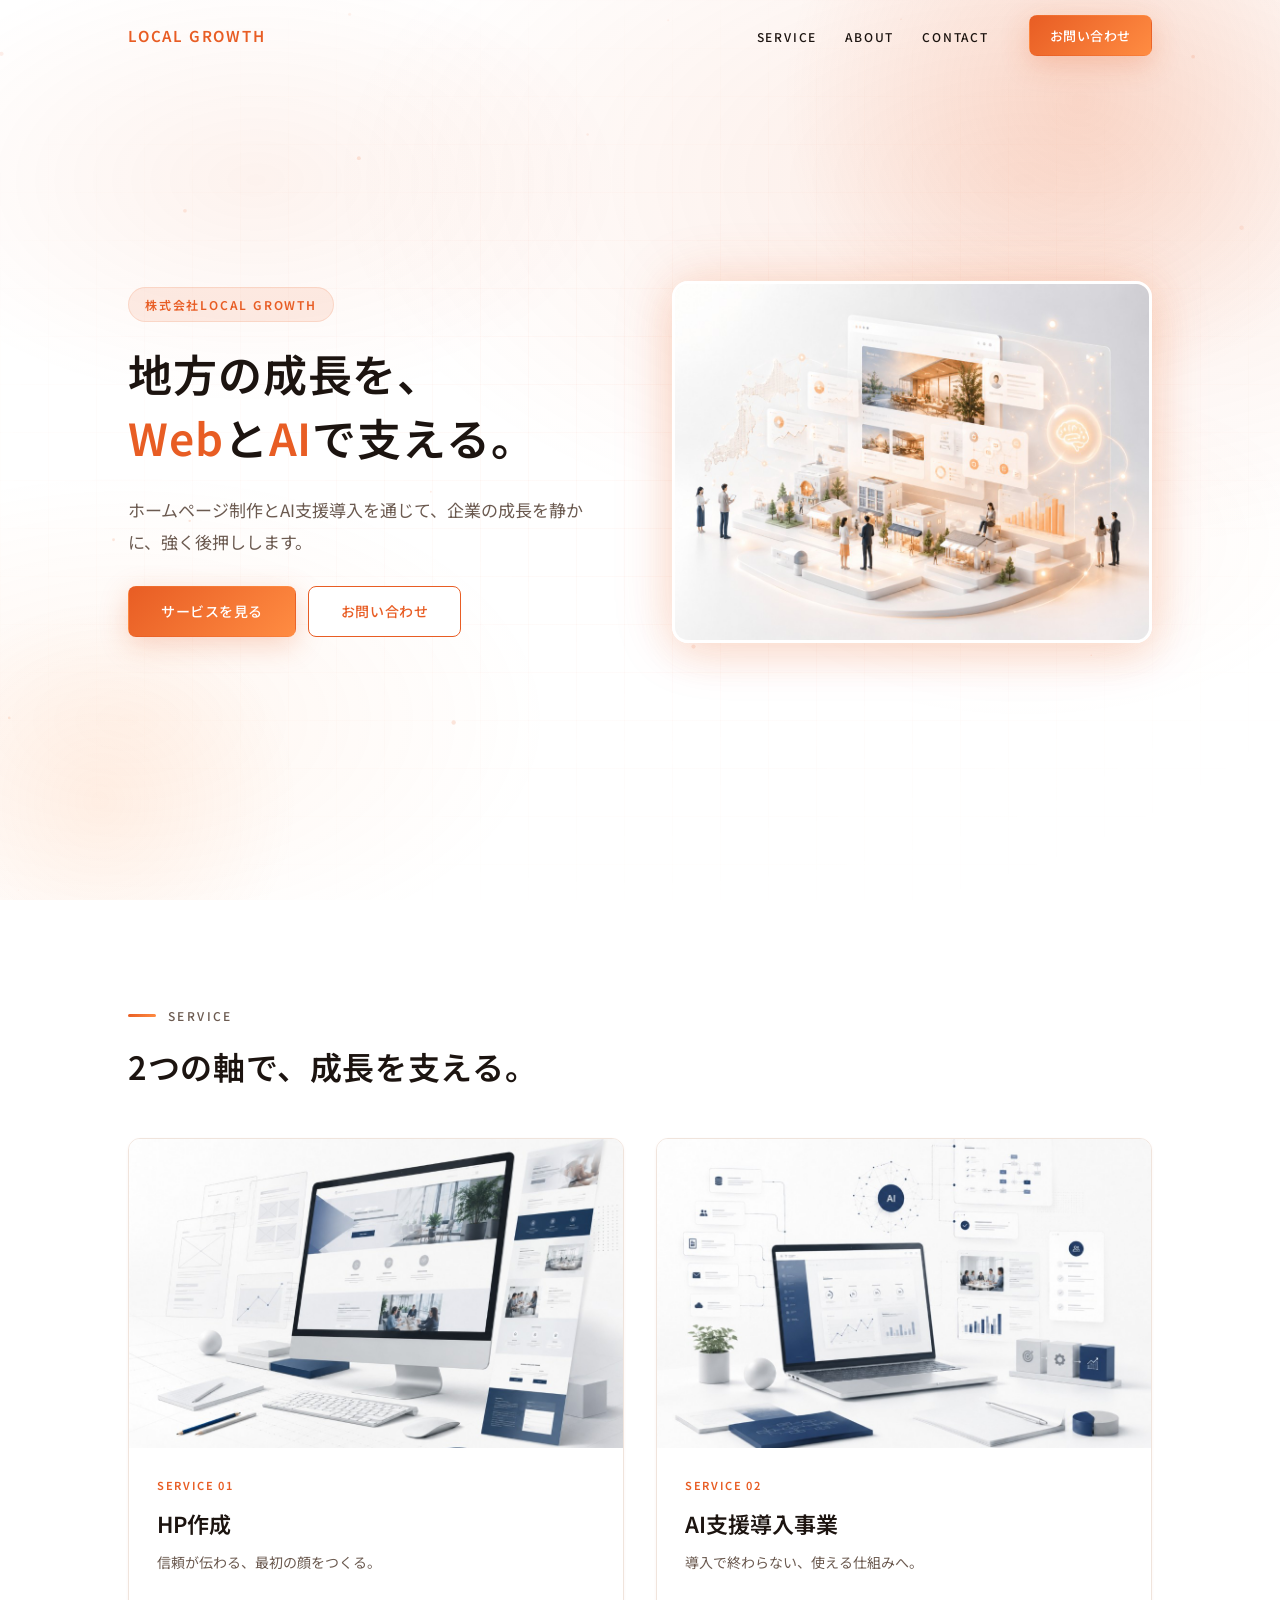
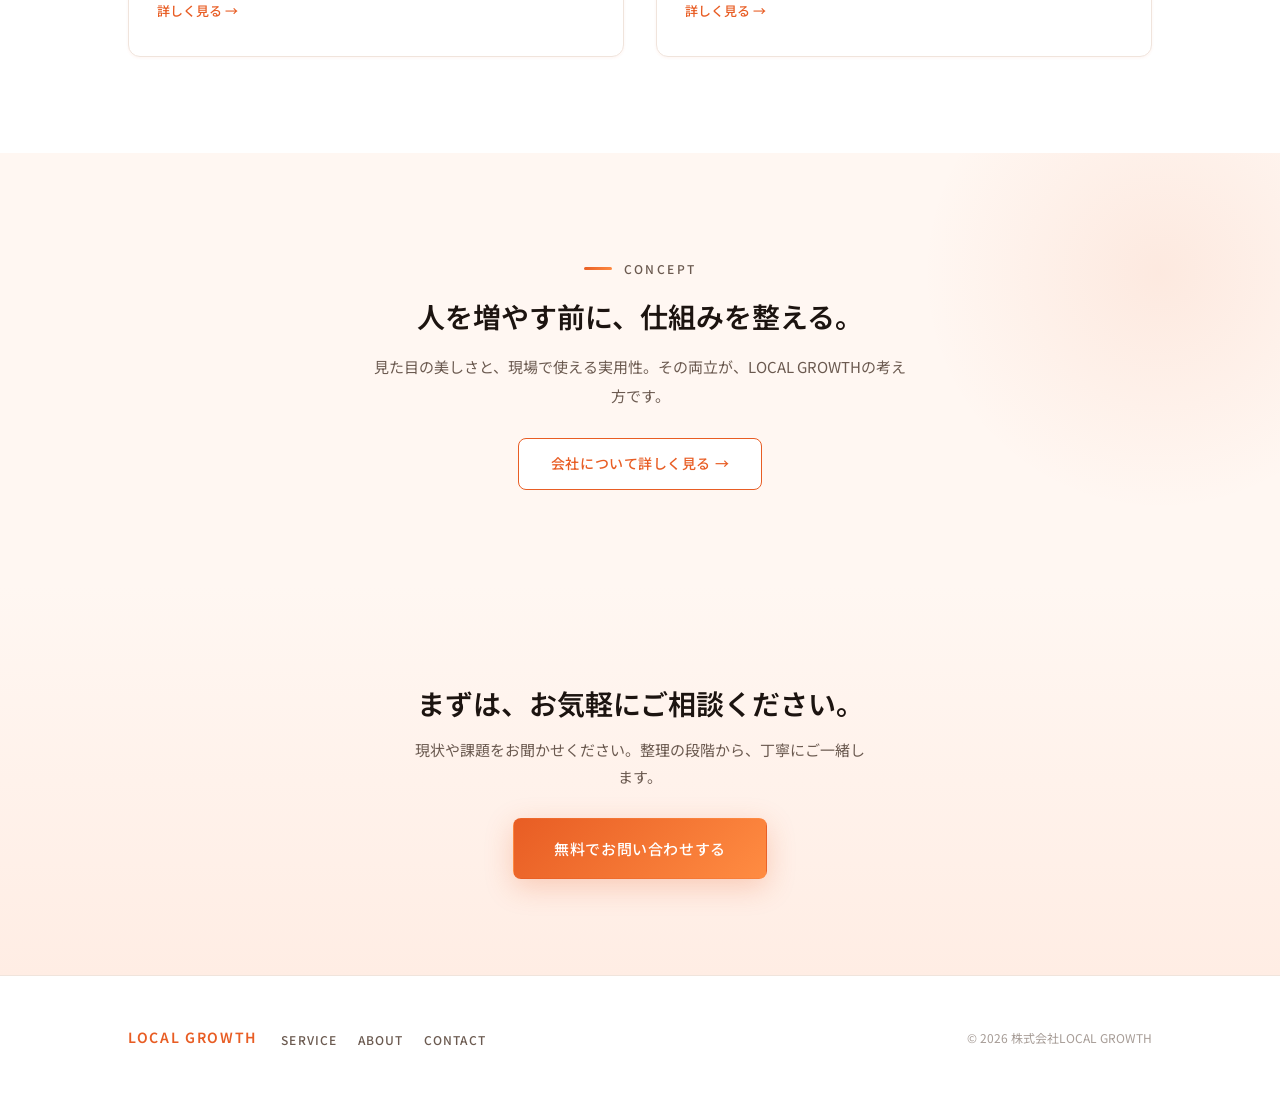
==== index.html @ 4a76a0b5 "LOCAL GROWTH コーポレートサイトの初回コミット。 HP制作・AI支援導入のサービスページ、予約フォーム、デモを含む静的サイト構成。" ====
<!DOCTYPE html>
<html lang="ja">
<head>
  <meta charset="UTF-8">
  <meta name="viewport" content="width=device-width, initial-scale=1.0">
  <meta name="description" content="株式会社LOCAL GROWTHは、ホームページ制作とAI支援導入を通じて、企業の成長を静かに、強く後押しします。地方の成長を、WebとAIで支えるパートナーです。">
  <title>株式会社LOCAL GROWTH | 地方の成長を、WebとAIで支える</title>
  <link rel="preconnect" href="https://fonts.googleapis.com">
  <link rel="preconnect" href="https://fonts.gstatic.com" crossorigin>
  <link href="https://fonts.googleapis.com/css2?family=Noto+Sans+JP:wght@400;500;600&display=swap" rel="stylesheet">
  <link rel="stylesheet" href="style.css">
</head>
<body class="page-enter">

  <a href="#main" class="skip-link">メインコンテンツへ</a>

  <div class="mesh-bg" aria-hidden="true"></div>
  <canvas class="particle-canvas" aria-hidden="true"></canvas>

  <header class="header" id="top">
    <div class="container header__inner">
      <a href="index.html" class="header__logo" aria-label="LOCAL GROWTH トップへ">LOCAL GROWTH</a>
      <button class="header__toggle" type="button" aria-label="メニューを開く" aria-expanded="false" aria-controls="nav-menu">
        <span class="header__toggle-bar"></span>
        <span class="header__toggle-bar"></span>
        <span class="header__toggle-bar"></span>
      </button>
      <nav class="header__nav" id="nav-menu" aria-label="メインナビゲーション">
        <ul class="header__nav-list">
          <li><a href="index.html#service" class="header__nav-link">SERVICE</a></li>
          <li><a href="about.html" class="header__nav-link">ABOUT</a></li>
          <li><a href="contact.html" class="header__nav-link">CONTACT</a></li>
        </ul>
        <a href="contact.html" class="btn btn--primary btn--sm header__cta">お問い合わせ</a>
      </nav>
    </div>
  </header>

  <main id="main">

    <!-- Hero -->
    <section class="hero hero--top" aria-labelledby="hero-heading">
      <div class="hero__grid-overlay" aria-hidden="true"></div>
      <div class="container hero__inner">
        <div class="hero__content">
          <p class="hero__label fade-in stagger-1">株式会社LOCAL GROWTH</p>
          <h1 class="hero__title fade-in stagger-2" id="hero-heading">地方の成長を、<br><span class="text-accent">Web</span>と<span class="text-accent">AI</span>で支える。</h1>
          <p class="hero__lead fade-in stagger-3">
            ホームページ制作とAI支援導入を通じて、企業の成長を静かに、強く後押しします。
          </p>
          <div class="hero__actions fade-in stagger-4">
            <a href="#service" class="btn btn--primary">サービスを見る</a>
            <a href="contact.html" class="btn btn--outline">お問い合わせ</a>
          </div>
        </div>
        <div class="hero__visual fade-in stagger-3 illust-float" aria-hidden="true">
          <div class="hero__image-wrap">
            <img src="assets/images/hero-main.png" alt="" class="hero__main-img" width="640" height="480" loading="eager">
          </div>
        </div>
      </div>
    </section>

    <!-- Service ボタンカード -->
    <section class="section" id="service" aria-labelledby="service-heading">
      <div class="container">
        <div class="section__header fade-in">
          <p class="section__label">SERVICE</p>
          <h2 class="section__title" id="service-heading">2つの軸で、成長を支える。</h2>
        </div>
        <div class="service-btn-grid">
          <a href="service-hp.html" class="service-btn-card fade-in" data-glow>
            <div class="service-btn-card__img">
              <img src="assets/images/service-web.png" alt="" width="600" height="400" loading="lazy">
            </div>
            <div class="service-btn-card__body">
              <p class="service-btn-card__label">SERVICE 01</p>
              <h3 class="service-btn-card__title">HP作成</h3>
              <p class="service-btn-card__catch">信頼が伝わる、最初の顔をつくる。</p>
              <span class="service-btn-card__arrow" aria-hidden="true">詳しく見る →</span>
            </div>
          </a>
          <a href="service-ai.html" class="service-btn-card fade-in" data-glow>
            <div class="service-btn-card__img">
              <img src="assets/images/service-ai.png" alt="" width="600" height="400" loading="lazy">
            </div>
            <div class="service-btn-card__body">
              <p class="service-btn-card__label">SERVICE 02</p>
              <h3 class="service-btn-card__title">AI支援導入事業</h3>
              <p class="service-btn-card__catch">導入で終わらない、使える仕組みへ。</p>
              <span class="service-btn-card__arrow" aria-hidden="true">詳しく見る →</span>
            </div>
          </a>
        </div>
      </div>
    </section>

    <!-- Teaser -->
    <section class="section section--alt section--decor teaser" aria-labelledby="teaser-heading">
      <div class="container teaser__inner fade-in">
        <p class="section__label">CONCEPT</p>
        <h2 class="teaser__title" id="teaser-heading">人を増やす前に、仕組みを整える。</h2>
        <p class="teaser__text">見た目の美しさと、現場で使える実用性。その両立が、LOCAL GROWTHの考え方です。</p>
        <a href="about.html" class="btn btn--outline teaser__link">会社について詳しく見る →</a>
      </div>
    </section>

    <!-- CTA -->
    <section class="section cta-band" aria-labelledby="cta-heading">
      <div class="container cta-band__inner fade-in">
        <h2 class="cta-band__title" id="cta-heading">まずは、お気軽にご相談ください。</h2>
        <p class="cta-band__text">現状や課題をお聞かせください。整理の段階から、丁寧にご一緒します。</p>
        <a href="contact.html" class="btn btn--primary btn--lg">無料でお問い合わせする</a>
      </div>
    </section>

  </main>

  <footer class="footer">
    <div class="container footer__inner">
      <a href="index.html" class="footer__logo">LOCAL GROWTH</a>
      <nav class="footer__nav" aria-label="フッターナビゲーション">
        <ul class="footer__nav-list">
          <li><a href="index.html#service">SERVICE</a></li>
          <li><a href="about.html">ABOUT</a></li>
          <li><a href="contact.html">CONTACT</a></li>
        </ul>
      </nav>
      <p class="footer__copy">&copy; 2026 株式会社LOCAL GROWTH</p>
    </div>
  </footer>

  <script src="script.js"></script>
</body>
</html>
---- style.css ----
/* ============================================
   株式会社LOCAL GROWTH — Corporate LP Styles
   ============================================ */

/* --- Design Tokens --- */
:root {
  --color-bg: #FFFFFF;
  --color-bg-alt: #FFF7F2;
  --color-bg-warm: #FFEDE4;
  --color-text: #1C1410;
  --color-text-sub: #6B5A50;
  --color-accent: #E85D24;
  --color-accent-light: #FF7A45;
  --color-accent-dark: #C44D1A;
  --color-accent-soft: rgba(232, 93, 36, 0.1);
  --color-accent-glow: rgba(232, 93, 36, 0.18);
  --color-border: #F0E4DC;
  --color-white: #FFFFFF;

  --gradient-hero: radial-gradient(ellipse 90% 70% at 80% 20%, rgba(232, 93, 36, 0.12) 0%, transparent 60%),
                   radial-gradient(ellipse 60% 50% at 10% 80%, rgba(255, 140, 66, 0.08) 0%, transparent 55%);
  --gradient-section: linear-gradient(180deg, var(--color-bg-alt) 0%, #FFEDE4 100%);
  --gradient-cta: linear-gradient(135deg, #E85D24 0%, #FF8C42 100%);

  --font-family: 'Noto Sans JP', -apple-system, BlinkMacSystemFont, 'Hiragino Sans', sans-serif;

  --shadow-sm: 0 1px 3px rgba(232, 93, 36, 0.06);
  --shadow-md: 0 4px 24px rgba(232, 93, 36, 0.1);
  --shadow-lg: 0 12px 40px rgba(232, 93, 36, 0.14);
  --shadow-orange: 0 8px 28px rgba(232, 93, 36, 0.25);

  --radius: 8px;
  --radius-full: 9999px;

  --container-max: 1120px;
  --container-padding: 24px;
  --section-gap: 64px;
  --header-height: 72px;

  --transition: 0.3s ease;
  --transition-slow: 0.6s ease;
}

@media (min-width: 768px) {
  :root {
    --container-padding: 40px;
    --section-gap: 80px;
  }
}

@media (min-width: 1024px) {
  :root {
    --container-padding: 48px;
    --section-gap: 96px;
  }
}

/* --- Reset & Base --- */
*,
*::before,
*::after {
  box-sizing: border-box;
  margin: 0;
  padding: 0;
}

html {
  scroll-behavior: smooth;
  scroll-padding-top: var(--header-height);
}

@media (prefers-reduced-motion: reduce) {
  html {
    scroll-behavior: auto;
  }

  *,
  *::before,
  *::after {
    animation-duration: 0.01ms !important;
    animation-iteration-count: 1 !important;
    transition-duration: 0.01ms !important;
  }

  .illust-float.is-visible {
    animation: none !important;
  }
}

body {
  font-family: var(--font-family);
  font-size: 15px;
  font-weight: 400;
  line-height: 1.8;
  color: var(--color-text);
  background-color: var(--color-bg);
  -webkit-font-smoothing: antialiased;
  -moz-osx-font-smoothing: grayscale;
}

@media (min-width: 768px) {
  body {
    font-size: 16px;
  }
}

img {
  max-width: 100%;
  height: auto;
  display: block;
}

a {
  color: var(--color-accent);
  text-decoration: none;
  transition: opacity var(--transition);
}

a:hover {
  opacity: 0.7;
}

ul, ol {
  list-style: none;
}

/* --- Utility --- */
.container {
  width: 100%;
  max-width: var(--container-max);
  margin: 0 auto;
  padding-left: var(--container-padding);
  padding-right: var(--container-padding);
}

.sp-only {
  display: inline;
}

.pc-only {
  display: none;
}

@media (min-width: 768px) {
  .sp-only {
    display: none;
  }

  .pc-only {
    display: inline;
  }
}

/* --- Skip Link --- */
.skip-link {
  position: absolute;
  top: -100%;
  left: 16px;
  z-index: 1000;
  padding: 12px 24px;
  background: var(--color-accent);
  color: var(--color-white);
  border-radius: var(--radius);
  font-size: 14px;
}

.skip-link:focus {
  top: 16px;
  opacity: 1;
}

/* --- Fade-in Animation --- */
.fade-in {
  opacity: 0;
  transform: translateY(24px);
  transition: opacity var(--transition-slow), transform var(--transition-slow);
}

.fade-in.is-visible {
  opacity: 1;
  transform: translateY(0);
}

/* --- Buttons --- */
.btn {
  display: inline-flex;
  align-items: center;
  justify-content: center;
  min-height: 48px;
  padding: 12px 32px;
  font-family: var(--font-family);
  font-size: 14px;
  font-weight: 500;
  letter-spacing: 0.04em;
  border-radius: var(--radius);
  border: 1.5px solid transparent;
  cursor: pointer;
  transition: background-color var(--transition), color var(--transition), border-color var(--transition), opacity var(--transition), transform var(--transition), box-shadow var(--transition);
  text-decoration: none;
  white-space: nowrap;
}

.btn--primary {
  background: var(--gradient-cta);
  color: var(--color-white);
  border-color: transparent;
  box-shadow: var(--shadow-orange);
}

.btn--primary:hover {
  background: linear-gradient(135deg, #C44D1A 0%, #E85D24 100%);
  border-color: transparent;
  opacity: 1;
  transform: translateY(-1px);
  box-shadow: 0 10px 32px rgba(232, 93, 36, 0.3);
}

.btn--outline {
  background-color: var(--color-white);
  color: var(--color-accent);
  border-color: var(--color-accent);
}

.btn--outline:hover {
  background-color: var(--color-accent-soft);
  border-color: var(--color-accent-dark);
  opacity: 1;
}

.btn--sm {
  min-height: 40px;
  padding: 8px 20px;
  font-size: 13px;
}

.btn--full {
  width: 100%;
}

/* --- Section Common --- */
.section {
  padding: var(--section-gap) 0;
}

.section--alt {
  background-color: var(--color-bg-alt);
}

.section--decor {
  position: relative;
  overflow: hidden;
}

.section--decor::before {
  content: '';
  position: absolute;
  width: 480px;
  height: 480px;
  border-radius: 50%;
  background: radial-gradient(circle, var(--color-accent-glow) 0%, transparent 70%);
  opacity: 0.5;
  top: -120px;
  right: -120px;
  pointer-events: none;
}

.section__header {
  margin-bottom: 48px;
}

.section__label {
  display: inline-flex;
  align-items: center;
  gap: 12px;
  font-size: 12px;
  font-weight: 500;
  letter-spacing: 0.2em;
  color: var(--color-text-sub);
  margin-bottom: 16px;
}

.section__label::before {
  content: '';
  display: block;
  width: 28px;
  height: 3px;
  background: var(--gradient-cta);
  border-radius: 2px;
  opacity: 1;
}

.text-accent {
  color: var(--color-accent);
}

.section__title {
  font-size: clamp(24px, 4vw, 32px);
  font-weight: 600;
  line-height: 1.5;
  letter-spacing: 0.02em;
  color: var(--color-text);
}

#service .section__title,
#why .section__title {
  background: linear-gradient(90deg, var(--color-text) 60%, var(--color-accent) 100%);
  -webkit-background-clip: text;
  -webkit-text-fill-color: transparent;
  background-clip: text;
}

/* --- Card --- */
.card {
  background: var(--color-bg);
  border: 1px solid var(--color-border);
  border-radius: var(--radius);
  box-shadow: var(--shadow-sm);
  padding: 32px;
  transition: box-shadow var(--transition), transform var(--transition);
}

.card:hover {
  box-shadow: var(--shadow-md);
  transform: translateY(-2px);
}

/* --- Split Layout --- */
.split-layout {
  display: grid;
  grid-template-columns: 1fr;
  gap: 40px;
  align-items: center;
}

@media (min-width: 768px) {
  .split-layout {
    grid-template-columns: 1fr 1fr;
    gap: 48px;
  }
}

/* --- Illustrations --- */
.illust {
  width: 100%;
  height: auto;
  border-radius: var(--radius);
}

.illust-float {
  transition: transform var(--transition-slow);
}

.illust-float.is-visible {
  animation: float 6s ease-in-out infinite;
}

@keyframes float {
  0%, 100% { transform: translateY(0); }
  50% { transform: translateY(-8px); }
}

/* --- Card with Illustration --- */
.card--illust {
  padding: 0;
  overflow: hidden;
}

.card--illust:hover .illust--photo {
  transform: scale(1.03);
}

.card__illust--photo {
  aspect-ratio: 16 / 10;
  overflow: hidden;
  background: var(--color-bg-warm);
}

.illust--photo {
  width: 100%;
  height: 100%;
  object-fit: cover;
  object-position: center;
  border-radius: 0;
  transition: transform var(--transition-slow);
}

.card__illust {
  background: var(--gradient-section);
  border-bottom: 1px solid var(--color-border);
  overflow: hidden;
}

.card__illust .illust {
  transition: transform var(--transition-slow);
}

.card__body {
  padding: 28px 32px 32px;
}

/* --- Mini Document Box --- */
.mini-doc {
  background: var(--color-bg-warm);
  border: 1px solid rgba(232, 93, 36, 0.12);
  border-left: 3px solid var(--color-accent);
  border-radius: var(--radius);
  padding: 16px 20px;
  margin-bottom: 20px;
}

.mini-doc__label {
  font-size: 11px;
  font-weight: 600;
  letter-spacing: 0.1em;
  color: var(--color-accent);
  margin-bottom: 10px;
}

.mini-doc__list {
  display: grid;
  grid-template-columns: 1fr 1fr;
  gap: 6px 16px;
}

.mini-doc__list li {
  font-size: 12px;
  color: var(--color-text-sub);
  padding-left: 14px;
  position: relative;
}

.mini-doc__list li::before {
  content: '';
  position: absolute;
  left: 0;
  top: 8px;
  width: 5px;
  height: 5px;
  border-radius: 50%;
  background: var(--color-accent);
  opacity: 0.3;
}

/* ============================================
   1. Header
   ============================================ */
.header {
  position: fixed;
  top: 0;
  left: 0;
  right: 0;
  z-index: 100;
  height: var(--header-height);
  background-color: rgba(255, 255, 255, 0);
  transition: background-color var(--transition), box-shadow var(--transition), border-color var(--transition);
  border-bottom: 1px solid transparent;
}

.header.is-scrolled {
  background-color: rgba(255, 255, 255, 0.92);
  backdrop-filter: blur(12px);
  -webkit-backdrop-filter: blur(12px);
  border-bottom-color: var(--color-border);
  box-shadow: var(--shadow-sm);
}

.header__inner {
  display: flex;
  align-items: center;
  justify-content: space-between;
  height: 100%;
}

.header__logo {
  font-size: 15px;
  font-weight: 600;
  letter-spacing: 0.12em;
  color: var(--color-accent);
  text-decoration: none;
}

.header__logo:hover {
  opacity: 0.7;
}

/* Mobile toggle */
.header__toggle {
  display: flex;
  flex-direction: column;
  justify-content: center;
  gap: 5px;
  width: 44px;
  height: 44px;
  background: none;
  border: none;
  cursor: pointer;
  padding: 8px;
  z-index: 110;
}

.header__toggle-bar {
  display: block;
  width: 22px;
  height: 1.5px;
  background-color: var(--color-accent);
  transition: transform var(--transition), opacity var(--transition);
  margin: 0 auto;
}

.header__toggle[aria-expanded="true"] .header__toggle-bar:nth-child(1) {
  transform: translateY(6.5px) rotate(45deg);
}

.header__toggle[aria-expanded="true"] .header__toggle-bar:nth-child(2) {
  opacity: 0;
}

.header__toggle[aria-expanded="true"] .header__toggle-bar:nth-child(3) {
  transform: translateY(-6.5px) rotate(-45deg);
}

/* Navigation */
.header__nav {
  display: none;
}

.header__nav.is-open {
  display: flex;
  flex-direction: column;
  align-items: center;
  justify-content: center;
  gap: 32px;
  position: fixed;
  inset: 0;
  background-color: rgba(255, 255, 255, 0.98);
  backdrop-filter: blur(16px);
  -webkit-backdrop-filter: blur(16px);
  z-index: 105;
}

.header__nav-list {
  display: flex;
  flex-direction: column;
  align-items: center;
  gap: 24px;
}

.header__nav-link {
  font-size: 14px;
  font-weight: 500;
  letter-spacing: 0.15em;
  color: var(--color-text);
  text-decoration: none;
}

.header__nav-link:hover {
  color: var(--color-accent);
  opacity: 1;
}

@media (min-width: 1024px) {
  .header__toggle {
    display: none;
  }

  .header__nav {
    display: flex;
    align-items: center;
    gap: 32px;
    position: static;
    background: none;
    backdrop-filter: none;
    flex-direction: row;
  }

  .header__nav-list {
    flex-direction: row;
    gap: 28px;
  }

  .header__nav-link {
    font-size: 12px;
  }

  .header__cta {
    margin-left: 8px;
  }
}

/* ============================================
   2. Hero
   ============================================ */
.hero {
  padding-top: calc(var(--header-height) + 48px);
  padding-bottom: var(--section-gap);
  min-height: 100vh;
  display: flex;
  align-items: center;
  background: var(--gradient-hero);
  position: relative;
  overflow: hidden;
}

.hero::before {
  content: '';
  position: absolute;
  width: 600px;
  height: 600px;
  border-radius: 50%;
  background: radial-gradient(circle, var(--color-accent-glow) 0%, transparent 70%);
  top: -200px;
  right: -100px;
  pointer-events: none;
}

.hero::after {
  content: '';
  position: absolute;
  width: 400px;
  height: 400px;
  border-radius: 50%;
  background: radial-gradient(circle, rgba(255, 140, 66, 0.1) 0%, transparent 70%);
  bottom: -100px;
  left: -100px;
  pointer-events: none;
}

.hero__inner {
  display: grid;
  grid-template-columns: 1fr;
  gap: 48px;
  align-items: center;
  position: relative;
  z-index: 1;
}

@media (min-width: 1024px) {
  .hero__inner {
    grid-template-columns: 1fr 1fr;
    gap: 64px;
  }
}

.hero__label {
  font-size: 12px;
  font-weight: 600;
  letter-spacing: 0.15em;
  color: var(--color-accent);
  margin-bottom: 20px;
  display: inline-block;
  background: var(--color-accent-soft);
  padding: 6px 16px;
  border-radius: var(--radius-full);
  border: 1px solid rgba(232, 93, 36, 0.15);
}

.hero__title {
  font-size: clamp(28px, 5vw, 44px);
  font-weight: 600;
  line-height: 1.45;
  letter-spacing: 0.02em;
  margin-bottom: 24px;
  color: var(--color-text);
}

.hero__lead {
  font-size: clamp(15px, 2vw, 17px);
  line-height: 1.9;
  color: var(--color-text-sub);
  margin-bottom: 20px;
}

.hero__text {
  font-size: 14px;
  line-height: 2;
  color: var(--color-text-sub);
  margin-bottom: 36px;
}

.hero__actions {
  display: flex;
  flex-wrap: wrap;
  gap: 12px;
}

/* Hero Showcase */
.hero__visual {
  position: relative;
  display: flex;
  align-items: center;
  justify-content: center;
  z-index: 1;
}

.hero__showcase {
  position: relative;
  width: 100%;
  max-width: 520px;
  min-height: 360px;
}

.hero__showcase-img {
  border-radius: 12px;
  box-shadow: var(--shadow-lg);
  border: 3px solid var(--color-white);
}

.hero__showcase-img--main {
  width: 85%;
  margin-left: 0;
  position: relative;
  z-index: 2;
}

.hero__showcase-img--sub {
  position: absolute;
  bottom: 0;
  right: 0;
  width: 55%;
  z-index: 3;
  box-shadow: var(--shadow-md);
  border: 3px solid var(--color-white);
  border-radius: 10px;
}

.hero__content {
  position: relative;
  z-index: 1;
}

/* ============================================
   3. Concept
   ============================================ */
.concept__body {
  max-width: none;
}

.concept__diagram .illust {
  box-shadow: var(--shadow-md);
}

.concept__visual {
  margin-top: 40px;
}

.concept__img {
  width: 100%;
  max-width: 100%;
  height: auto;
  border-radius: var(--radius);
  box-shadow: var(--shadow-lg);
  background: var(--color-white);
}

.concept__body p {
  font-size: clamp(15px, 2vw, 16px);
  line-height: 2;
  color: var(--color-text-sub);
  margin-bottom: 24px;
}

.concept__body p:last-child {
  margin-bottom: 0;
}

/* ============================================
   4. Service
   ============================================ */
.service__grid {
  display: grid;
  grid-template-columns: 1fr;
  gap: 24px;
}

@media (min-width: 768px) {
  .service__grid {
    grid-template-columns: 1fr 1fr;
    gap: 32px;
  }
}

.service__card {
  display: flex;
  flex-direction: column;
  transition: transform var(--transition), box-shadow var(--transition);
}

.service__card-title {
  font-size: 20px;
  font-weight: 600;
  margin-bottom: 16px;
  color: var(--color-text);
  display: flex;
  align-items: center;
  gap: 10px;
}

.service__card-title::before {
  content: '';
  display: block;
  width: 4px;
  height: 20px;
  background: var(--gradient-cta);
  border-radius: 2px;
  flex-shrink: 0;
}

.service__card-desc {
  font-size: 14px;
  line-height: 1.9;
  color: var(--color-text-sub);
  margin-bottom: 24px;
  flex-grow: 1;
}

.tag-list {
  display: flex;
  flex-wrap: wrap;
  gap: 8px;
}

.tag {
  font-size: 12px;
  font-weight: 400;
  color: var(--color-accent-dark);
  background: var(--color-accent-soft);
  border: 1px solid rgba(232, 93, 36, 0.15);
  border-radius: var(--radius-full);
  padding: 4px 14px;
}

/* ============================================
   5. Why
   ============================================ */
.why__grid {
  display: grid;
  grid-template-columns: 1fr;
  gap: 24px;
}

@media (min-width: 768px) {
  .why__grid {
    grid-template-columns: 1fr 1fr;
    gap: 24px;
  }
}

.why__card {
  position: relative;
  padding: 32px 28px;
  overflow: hidden;
  border-top: 3px solid var(--color-accent);
}

.why__number-bg {
  position: absolute;
  top: -8px;
  right: 12px;
  font-size: 64px;
  font-weight: 600;
  color: var(--color-accent);
  opacity: 0.08;
  line-height: 1;
  pointer-events: none;
}

.why__icon {
  margin-bottom: 16px;
  opacity: 0.7;
}

.why__title {
  font-size: 17px;
  font-weight: 600;
  line-height: 1.6;
  margin-bottom: 10px;
  color: var(--color-text);
}

.why__desc {
  font-size: 14px;
  line-height: 1.8;
  color: var(--color-text-sub);
}

/* ============================================
   6. Team
   ============================================ */
.team__grid {
  display: grid;
  grid-template-columns: 1fr;
  gap: 24px;
}

@media (min-width: 768px) {
  .team__grid {
    grid-template-columns: repeat(3, 1fr);
    gap: 32px;
  }
}

.team__card {
  text-align: center;
  padding: 40px 24px;
  position: relative;
}

.team__card::after {
  content: '';
  position: absolute;
  bottom: 0;
  left: 50%;
  transform: translateX(-50%);
  width: 48px;
  height: 3px;
  background: var(--gradient-cta);
  opacity: 0.6;
  border-radius: 2px;
}

.team__photo {
  width: 96px;
  height: 96px;
  border-radius: 50%;
  background: linear-gradient(135deg, var(--color-bg-warm) 0%, #FFD4BC 100%);
  border: 3px solid var(--color-white);
  box-shadow: 0 0 0 3px var(--color-accent-soft), var(--shadow-md);
  margin: 0 auto 20px;
  display: flex;
  align-items: center;
  justify-content: center;
}

.team__badge {
  display: inline-block;
  font-size: 10px;
  font-weight: 600;
  letter-spacing: 0.15em;
  color: var(--color-accent);
  background: var(--color-accent-soft);
  border: 1px solid var(--color-border);
  border-radius: var(--radius-full);
  padding: 4px 14px;
  margin-bottom: 10px;
}

.team__initial {
  font-size: 28px;
  font-weight: 500;
  color: var(--color-accent);
  opacity: 0.4;
}

.team__role {
  display: none;
}

.team__name {
  font-size: 18px;
  font-weight: 600;
  margin-bottom: 12px;
  color: var(--color-text);
}

.team__bio {
  font-size: 13px;
  line-height: 1.8;
  color: var(--color-text-sub);
}

/* ============================================
   7. For Who
   ============================================ */
.for-who__list {
  max-width: none;
}

.for-who__list--timeline {
  position: relative;
  padding-left: 28px;
}

.for-who__list--timeline::before {
  content: '';
  position: absolute;
  left: 6px;
  top: 8px;
  bottom: 8px;
  width: 1px;
  background: var(--color-border);
}

.for-who__item {
  position: relative;
  padding: 16px 0 16px 8px;
  font-size: 15px;
  line-height: 1.7;
  color: var(--color-text-sub);
  border-bottom: none;
}

.for-who__item::before {
  content: '';
  position: absolute;
  left: -25px;
  top: 22px;
  width: 10px;
  height: 10px;
  border-radius: 50%;
  background: var(--color-accent);
  box-shadow: 0 0 0 3px var(--color-accent-soft);
  opacity: 0.8;
}

.for-who__visual .illust {
  box-shadow: var(--shadow-md);
}

/* ============================================
   8. Flow
   ============================================ */
.flow__list {
  display: grid;
  grid-template-columns: 1fr;
  gap: 0;
  max-width: 720px;
}

.flow__list--infographic {
  max-width: 100%;
  background: var(--color-white);
  border: 1px solid var(--color-border);
  border-radius: var(--radius);
  padding: 32px 24px;
  box-shadow: var(--shadow-md);
}

.flow__item {
  display: flex;
  gap: 16px;
  padding: 20px 0;
  position: relative;
  align-items: flex-start;
}

.flow__icon {
  flex-shrink: 0;
  width: 40px;
  height: 40px;
  display: flex;
  align-items: center;
  justify-content: center;
}

@media (min-width: 1024px) {
  .flow__list--infographic {
    display: grid;
    grid-template-columns: repeat(5, 1fr);
    gap: 0;
    padding: 40px 24px;
  }

  .flow__list--infographic .flow__item {
    flex-direction: column;
    align-items: center;
    text-align: center;
    padding: 0 12px;
    gap: 12px;
  }

  .flow__list--infographic .flow__item:not(:last-child)::after {
    content: '';
    position: absolute;
    top: 28px;
    right: 0;
    width: 1px;
    height: 40px;
    background: repeating-linear-gradient(
      to bottom,
      var(--color-border) 0,
      var(--color-border) 4px,
      transparent 4px,
      transparent 8px
    );
  }
}

.flow__step {
  display: none;
}

@media (max-width: 1023px) {
  .flow__step {
    display: flex;
    flex-shrink: 0;
    align-items: center;
    justify-content: center;
    width: 32px;
    height: 32px;
    font-size: 11px;
    font-weight: 600;
    letter-spacing: 0.05em;
    color: var(--color-accent);
    background: var(--color-white);
    border: 1px solid var(--color-border);
    border-radius: 50%;
  }

  .flow__icon {
    display: none;
  }
}

.flow__title {
  font-size: 15px;
  font-weight: 600;
  margin-bottom: 6px;
  color: var(--color-text);
}

.flow__desc {
  font-size: 13px;
  line-height: 1.7;
  color: var(--color-text-sub);
}

/* ============================================
   9. Company
   ============================================ */
.company__list {
  max-width: none;
}

.company__map .illust {
  box-shadow: var(--shadow-md);
}

.company__map-iframe {
  display: block;
  width: 100%;
  height: 280px;
  border: 1px solid var(--color-border);
  border-radius: var(--radius);
  box-shadow: var(--shadow-md);
}

@media (min-width: 768px) {
  .company__map-iframe {
    height: 320px;
  }
}

.company__map-address {
  margin-top: 12px;
  font-size: 13px;
  color: var(--color-text-sub);
  line-height: 1.6;
}

.company__row {
  display: grid;
  grid-template-columns: 120px 1fr;
  gap: 16px;
  padding: 20px 0;
  border-bottom: 1px solid var(--color-border);
}

.company__row:first-child {
  border-top: 1px solid var(--color-border);
}

.company__row dt {
  font-size: 13px;
  font-weight: 500;
  color: var(--color-text-sub);
  letter-spacing: 0.04em;
}

.company__row dd {
  font-size: 14px;
  line-height: 1.7;
  color: var(--color-text);
}

.company__row dd a {
  color: var(--color-text);
  text-decoration: underline;
  text-underline-offset: 3px;
}

@media (max-width: 480px) {
  .company__row {
    grid-template-columns: 1fr;
    gap: 4px;
  }
}

/* ============================================
   10. Contact
   ============================================ */
.section--contact {
  background: var(--gradient-section);
}

.contact__layout {
  display: grid;
  grid-template-columns: 1fr;
  gap: 48px;
  align-items: start;
}

@media (min-width: 1024px) {
  .contact__layout {
    grid-template-columns: 1fr 1fr;
    gap: 64px;
  }
}

.contact__title {
  font-size: clamp(22px, 4vw, 28px);
  font-weight: 600;
  line-height: 1.5;
  margin-bottom: 16px;
  color: var(--color-text);
}

.contact__lead {
  font-size: 15px;
  line-height: 1.9;
  color: var(--color-text-sub);
  margin-bottom: 32px;
}

.contact__illust {
  max-width: 320px;
}

.contact__illust .illust {
  box-shadow: var(--shadow-md);
}

.contact__form {
  max-width: none;
  margin: 0;
  background: var(--color-white);
  border: 1px solid var(--color-border);
  border-top: 4px solid var(--color-accent);
  border-radius: var(--radius);
  box-shadow: var(--shadow-lg);
  padding: 40px 32px;
}

@media (min-width: 768px) {
  .contact__form {
    padding: 48px 40px;
  }
}

.form__group {
  margin-bottom: 24px;
}

.form__label {
  display: block;
  font-size: 13px;
  font-weight: 500;
  color: var(--color-text);
  margin-bottom: 8px;
}

.form__required {
  color: var(--color-accent);
  font-size: 12px;
}

.form__input {
  width: 100%;
  padding: 12px 16px;
  font-family: var(--font-family);
  font-size: 14px;
  color: var(--color-text);
  background: var(--color-bg);
  border: 1px solid var(--color-border);
  border-radius: var(--radius);
  transition: border-color var(--transition);
  appearance: none;
}

.form__input:focus {
  outline: none;
  border-color: var(--color-accent);
}

.form__input::placeholder {
  color: #B0B0B0;
}

.form__select {
  background-image: url("data:image/svg+xml,%3Csvg xmlns='http://www.w3.org/2000/svg' width='12' height='8' viewBox='0 0 12 8'%3E%3Cpath d='M1 1l5 5 5-5' stroke='%235C5C5C' stroke-width='1.5' fill='none'/%3E%3C/svg%3E");
  background-repeat: no-repeat;
  background-position: right 16px center;
  padding-right: 40px;
}

.form__textarea {
  resize: vertical;
  min-height: 120px;
}

.form__success {
  margin-top: 20px;
  padding: 16px;
  font-size: 14px;
  line-height: 1.7;
  color: var(--color-accent);
  background: var(--color-accent-soft);
  border-radius: var(--radius);
  text-align: center;
}

/* --- Booking form --- */
.trust-badges {
  display: flex;
  flex-wrap: wrap;
  gap: 10px;
  list-style: none;
  margin: 0 0 32px;
  padding: 0;
}

.trust-badges__item {
  font-size: 12px;
  font-weight: 500;
  color: var(--color-accent);
  background: var(--color-accent-soft);
  border: 1px solid rgba(232, 93, 36, 0.2);
  border-radius: 999px;
  padding: 6px 14px;
}

.booking-steps {
  display: flex;
  justify-content: space-between;
  gap: 8px;
  list-style: none;
  margin: 0 0 32px;
  padding: 0 0 24px;
  border-bottom: 1px solid var(--color-border);
}

.booking-steps__item {
  flex: 1;
  display: flex;
  flex-direction: column;
  align-items: center;
  gap: 8px;
  text-align: center;
  opacity: 0.45;
  transition: opacity var(--transition);
}

.booking-steps__item.is-active,
.booking-steps__item.is-done {
  opacity: 1;
}

.booking-steps__num {
  display: flex;
  align-items: center;
  justify-content: center;
  width: 32px;
  height: 32px;
  font-size: 13px;
  font-weight: 600;
  color: var(--color-text-sub);
  background: var(--color-bg);
  border: 2px solid var(--color-border);
  border-radius: 50%;
  transition: all var(--transition);
}

.booking-steps__item.is-active .booking-steps__num,
.booking-steps__item.is-done .booking-steps__num {
  color: var(--color-white);
  background: var(--color-accent);
  border-color: var(--color-accent);
}

.booking-steps__label {
  font-size: 11px;
  font-weight: 500;
  color: var(--color-text-sub);
  line-height: 1.3;
}

@media (min-width: 480px) {
  .booking-steps__label {
    font-size: 12px;
  }
}

.booking-panel__title {
  font-size: 18px;
  font-weight: 600;
  color: var(--color-text);
  margin-bottom: 8px;
}

.booking-panel__desc {
  font-size: 14px;
  color: var(--color-text-sub);
  margin-bottom: 24px;
  line-height: 1.7;
}

.booking-panel[hidden] {
  display: none;
}

.form__group--fieldset {
  border: none;
  margin: 0 0 24px;
  padding: 0;
}

.form__group--fieldset .form__label {
  margin-bottom: 12px;
}

.category-cards {
  display: grid;
  gap: 12px;
}

.category-card {
  display: block;
  cursor: pointer;
}

.category-card__input {
  position: absolute;
  opacity: 0;
  width: 0;
  height: 0;
}

.category-card__body {
  display: block;
  padding: 16px 18px;
  background: var(--color-bg);
  border: 2px solid var(--color-border);
  border-radius: var(--radius);
  transition: border-color var(--transition), background var(--transition), box-shadow var(--transition);
}

.category-card__input:focus-visible + .category-card__body {
  outline: 2px solid var(--color-accent);
  outline-offset: 2px;
}

.category-card__input:checked + .category-card__body {
  border-color: var(--color-accent);
  background: var(--color-accent-soft);
  box-shadow: 0 0 0 1px rgba(232, 93, 36, 0.15);
}

.category-card__title {
  display: block;
  font-size: 15px;
  font-weight: 600;
  color: var(--color-text);
  margin-bottom: 4px;
}

.category-card__desc {
  display: block;
  font-size: 13px;
  color: var(--color-text-sub);
  line-height: 1.5;
}

.time-slots {
  display: grid;
  grid-template-columns: 1fr;
  gap: 10px;
}

@media (min-width: 480px) {
  .time-slots {
    grid-template-columns: repeat(2, 1fr);
  }

  .time-slots--method {
    grid-template-columns: repeat(2, 1fr);
  }
}

.time-slot {
  display: block;
  cursor: pointer;
}

.time-slot__input {
  position: absolute;
  opacity: 0;
  width: 0;
  height: 0;
}

.time-slot__label {
  display: block;
  padding: 12px 16px;
  font-size: 14px;
  font-weight: 500;
  text-align: center;
  color: var(--color-text);
  background: var(--color-bg);
  border: 2px solid var(--color-border);
  border-radius: var(--radius);
  transition: border-color var(--transition), background var(--transition);
}

.time-slot__input:focus-visible + .time-slot__label {
  outline: 2px solid var(--color-accent);
  outline-offset: 2px;
}

.time-slot__input:checked + .time-slot__label {
  border-color: var(--color-accent);
  background: var(--color-accent-soft);
  color: var(--color-accent);
}

.booking-nav {
  display: flex;
  flex-wrap: wrap;
  gap: 12px;
  margin-top: 8px;
}

.booking-nav__prev {
  flex: 0 0 auto;
}

.booking-nav__next,
.booking-nav__submit {
  flex: 1;
  min-width: 140px;
  margin-left: auto;
}

.booking-nav__submit {
  flex: 1 1 100%;
}

@media (min-width: 480px) {
  .booking-nav__submit {
    flex: 1;
    margin-left: auto;
  }
}

.booking-form.is-submitted .booking-steps,
.booking-form.is-submitted .booking-panel,
.booking-form.is-submitted .booking-nav {
  display: none;
}

/* ============================================
   11. Footer
   ============================================ */
.footer {
  padding: 48px 0;
  border-top: 1px solid var(--color-border);
}

.footer__inner {
  display: flex;
  flex-direction: column;
  align-items: center;
  gap: 24px;
  text-align: center;
}

.footer__logo {
  font-size: 14px;
  font-weight: 600;
  letter-spacing: 0.12em;
  color: var(--color-accent);
  text-decoration: none;
}

.footer__nav-list {
  display: flex;
  flex-wrap: wrap;
  justify-content: center;
  gap: 20px;
}

.footer__nav-list a {
  font-size: 12px;
  font-weight: 500;
  letter-spacing: 0.1em;
  color: var(--color-text-sub);
  text-decoration: none;
}

.footer__nav-list a:hover {
  color: var(--color-accent);
  opacity: 1;
}

.footer__copy {
  font-size: 12px;
  color: var(--color-text-sub);
  opacity: 0.6;
}

@media (min-width: 768px) {
  .footer__inner {
    flex-direction: row;
    justify-content: space-between;
    text-align: left;
  }

  .footer__copy {
    margin-left: auto;
  }
}

@media (max-width: 767px) {
  .hero__image-wrap {
    max-width: 100%;
  }
}

/* ============================================
   階層化リニューアル — エフェクト・新コンポーネント
   ============================================ */

/* ページ遷移 */
body.page-enter {
  opacity: 0;
  animation: pageEnter 0.5s ease forwards;
}

@keyframes pageEnter {
  to { opacity: 1; }
}

/* メッシュ背景 */
.mesh-bg {
  position: fixed;
  inset: 0;
  z-index: -2;
  background:
    radial-gradient(ellipse 60% 50% at 20% 20%, rgba(232, 93, 36, 0.08) 0%, transparent 50%),
    radial-gradient(ellipse 50% 40% at 80% 60%, rgba(255, 140, 66, 0.06) 0%, transparent 50%);
  animation: meshMove 12s ease-in-out infinite alternate;
  pointer-events: none;
}

@keyframes meshMove {
  0% { transform: scale(1) translate(0, 0); }
  100% { transform: scale(1.05) translate(-2%, 1%); }
}

.particle-canvas {
  position: fixed;
  inset: 0;
  z-index: -1;
  pointer-events: none;
  opacity: 0.4;
}

/* スタッガー */
.stagger-1 { transition-delay: 0.1s; }
.stagger-2 { transition-delay: 0.2s; }
.stagger-3 { transition-delay: 0.35s; }
.stagger-4 { transition-delay: 0.5s; }

/* Hero トップ */
.hero--top {
  overflow: hidden;
}

.hero__grid-overlay {
  position: absolute;
  inset: 0;
  background-image:
    linear-gradient(rgba(232, 93, 36, 0.03) 1px, transparent 1px),
    linear-gradient(90deg, rgba(232, 93, 36, 0.03) 1px, transparent 1px);
  background-size: 48px 48px;
  mask-image: radial-gradient(ellipse 80% 70% at 50% 50%, black 20%, transparent 80%);
  pointer-events: none;
}

.hero__image-wrap {
  position: relative;
  max-width: 560px;
  margin: 0 auto;
}

.hero__main-img {
  width: 100%;
  border-radius: 16px;
  box-shadow: var(--shadow-lg), 0 0 60px var(--color-accent-glow);
  border: 3px solid var(--color-white);
}

/* サービスボタンカード */
.service-btn-grid {
  display: grid;
  grid-template-columns: 1fr;
  gap: 24px;
}

@media (min-width: 768px) {
  .service-btn-grid {
    grid-template-columns: 1fr 1fr;
    gap: 32px;
  }
}

.service-btn-card {
  display: block;
  text-decoration: none;
  color: inherit;
  background: var(--color-white);
  border: 1px solid var(--color-border);
  border-radius: 12px;
  overflow: hidden;
  box-shadow: var(--shadow-sm);
  transition: transform var(--transition), box-shadow var(--transition);
  position: relative;
}

.service-btn-card::before {
  content: '';
  position: absolute;
  inset: 0;
  background: radial-gradient(circle at var(--glow-x, 50%) var(--glow-y, 50%), rgba(232, 93, 36, 0.12) 0%, transparent 50%);
  opacity: 0;
  transition: opacity var(--transition);
  pointer-events: none;
  z-index: 1;
}

.service-btn-card:hover::before {
  opacity: 1;
}

.service-btn-card:hover {
  transform: translateY(-6px);
  box-shadow: var(--shadow-lg), 0 0 40px var(--color-accent-glow);
}

.service-btn-card__img {
  aspect-ratio: 16 / 10;
  overflow: hidden;
  background: var(--color-bg-warm);
}

.service-btn-card__img img {
  width: 100%;
  height: 100%;
  object-fit: cover;
  transition: transform var(--transition-slow);
}

.service-btn-card:hover .service-btn-card__img img {
  transform: scale(1.05);
}

.service-btn-card__body {
  padding: 28px 28px 32px;
  position: relative;
  z-index: 2;
}

.service-btn-card__label {
  font-size: 11px;
  font-weight: 600;
  letter-spacing: 0.15em;
  color: var(--color-accent);
  margin-bottom: 8px;
}

.service-btn-card__title {
  font-size: 22px;
  font-weight: 600;
  margin-bottom: 8px;
  color: var(--color-text);
}

.service-btn-card__catch {
  font-size: 14px;
  color: var(--color-text-sub);
  line-height: 1.7;
  margin-bottom: 20px;
}

.service-btn-card__arrow {
  font-size: 13px;
  font-weight: 500;
  color: var(--color-accent);
  display: inline-flex;
  align-items: center;
  gap: 4px;
  transition: transform var(--transition);
}

.service-btn-card:hover .service-btn-card__arrow {
  transform: translateX(6px);
}

/* Teaser */
.teaser__inner {
  text-align: center;
  max-width: 640px;
  margin: 0 auto;
}

.teaser__title {
  font-size: clamp(22px, 4vw, 28px);
  font-weight: 600;
  line-height: 1.5;
  margin-bottom: 16px;
}

.teaser__text {
  font-size: 15px;
  color: var(--color-text-sub);
  line-height: 1.9;
  margin-bottom: 28px;
}

.teaser__link {
  display: inline-flex;
}

/* CTA Band */
.cta-band {
  background: var(--gradient-section);
}

.cta-band--strong {
  background: linear-gradient(135deg, var(--color-bg-warm) 0%, #FFD4BC 100%);
}

.cta-band__inner {
  text-align: center;
  max-width: 560px;
  margin: 0 auto;
}

.cta-band__title {
  font-size: clamp(22px, 4vw, 28px);
  font-weight: 600;
  line-height: 1.5;
  margin-bottom: 12px;
}

.cta-band__text {
  font-size: 15px;
  color: var(--color-text-sub);
  line-height: 1.8;
  margin-bottom: 28px;
}

.btn--lg {
  min-height: 56px;
  padding: 16px 40px;
  font-size: 15px;
}

/* サブページ Hero */
.page-hero {
  padding-top: calc(var(--header-height) + 48px);
  padding-bottom: 64px;
}

.page-hero--compact {
  padding-bottom: 48px;
  text-align: center;
}

.page-hero--compact .page-hero__lead {
  max-width: 560px;
  margin: 0 auto;
}

.page-hero__inner {
  display: grid;
  grid-template-columns: 1fr;
  gap: 40px;
  align-items: center;
}

@media (min-width: 1024px) {
  .page-hero__inner {
    grid-template-columns: 1fr 1fr;
    gap: 64px;
  }
}

.page-hero__title {
  font-size: clamp(28px, 4vw, 40px);
  font-weight: 600;
  line-height: 1.45;
  margin-bottom: 20px;
}

.page-hero__lead {
  font-size: 16px;
  line-height: 1.9;
  color: var(--color-text-sub);
}

.page-hero__img {
  width: 100%;
  border-radius: 12px;
  box-shadow: var(--shadow-lg);
  border: 3px solid var(--color-white);
}

.page--sub {
  padding-bottom: 80px;
}

/* Benefit cards */
.benefit-grid {
  display: grid;
  grid-template-columns: 1fr;
  gap: 24px;
}

@media (min-width: 768px) {
  .benefit-grid {
    grid-template-columns: repeat(3, 1fr);
  }
}

.benefit-card {
  background: var(--color-white);
  border: 1px solid var(--color-border);
  border-radius: var(--radius);
  padding: 32px 24px;
  box-shadow: var(--shadow-sm);
  transition: transform var(--transition), box-shadow var(--transition);
}

.benefit-card:hover {
  transform: translateY(-4px);
  box-shadow: var(--shadow-md);
}

.benefit-card__num {
  display: block;
  font-size: 12px;
  font-weight: 600;
  color: var(--color-accent);
  letter-spacing: 0.1em;
  margin-bottom: 12px;
}

.benefit-card__title {
  font-size: 17px;
  font-weight: 600;
  margin-bottom: 10px;
}

.benefit-card__desc {
  font-size: 14px;
  line-height: 1.8;
  color: var(--color-text-sub);
}

/* Works / Demo showcase */
.works__lead {
  font-size: 15px;
  line-height: 1.9;
  color: var(--color-text-sub);
  max-width: 640px;
  margin: 0 auto;
  text-align: center;
}

.works__preview {
  margin-top: 40px;
  margin-bottom: 16px;
}

.works__fullscreen {
  display: inline-flex;
  align-items: center;
  gap: 6px;
  font-size: 14px;
  font-weight: 500;
  color: var(--color-accent);
  text-decoration: none;
  margin-bottom: 48px;
  transition: gap var(--transition);
}

.works__fullscreen:hover {
  gap: 10px;
}

.demo-browser {
  background: var(--color-white);
  border: 1px solid var(--color-border);
  border-radius: 12px;
  box-shadow: var(--shadow-lg);
  overflow: hidden;
}

.demo-browser__chrome {
  display: flex;
  align-items: center;
  gap: 12px;
  padding: 12px 16px;
  background: var(--color-bg-alt);
  border-bottom: 1px solid var(--color-border);
}

.demo-browser__dots {
  display: flex;
  gap: 6px;
}

.demo-browser__dots span {
  width: 10px;
  height: 10px;
  border-radius: 50%;
  background: var(--color-border);
}

.demo-browser__dots span:nth-child(1) { background: #ff6b6b; }
.demo-browser__dots span:nth-child(2) { background: #ffd93d; }
.demo-browser__dots span:nth-child(3) { background: #6bcb77; }

.demo-browser__url {
  flex: 1;
  font-size: 12px;
  color: var(--color-text-sub);
  background: var(--color-white);
  border: 1px solid var(--color-border);
  border-radius: 6px;
  padding: 6px 12px;
  overflow: hidden;
  text-overflow: ellipsis;
  white-space: nowrap;
}

@media (max-width: 479px) {
  .demo-browser__url {
    font-size: 10px;
    padding: 5px 8px;
  }
}

.demo-browser__iframe {
  display: block;
  width: 100%;
  height: 420px;
  border: none;
  background: #0a0e17;
}

@media (min-width: 768px) {
  .demo-browser__iframe {
    height: 560px;
  }
}

.works-metrics {
  margin-top: 8px;
}

.works-metric-card {
  display: flex;
  flex-direction: column;
  height: 100%;
}

.works-metric-card__value {
  display: block;
  font-size: 28px;
  font-weight: 600;
  color: var(--color-accent);
  line-height: 1.2;
  margin-bottom: 8px;
}

.works-metric-card__link {
  display: inline-block;
  margin-top: auto;
  padding-top: 16px;
  font-size: 13px;
  font-weight: 500;
  color: var(--color-accent);
  text-decoration: none;
}

.works-metric-card__link:hover {
  text-decoration: underline;
}

.works-note {
  margin-top: 32px;
  font-size: 12px;
  color: var(--color-text-sub);
  text-align: center;
  opacity: 0.85;
}

/* AI service page — Hero badges & actions */
.hero__badges {
  display: flex;
  flex-wrap: wrap;
  gap: 10px;
  list-style: none;
  margin: 24px 0 0;
  padding: 0;
}

.hero__badge {
  font-size: 12px;
  font-weight: 500;
  color: var(--color-accent);
  background: var(--color-accent-soft);
  border: 1px solid rgba(232, 93, 36, 0.2);
  border-radius: 999px;
  padding: 6px 14px;
}

.hero__actions {
  display: flex;
  flex-wrap: wrap;
  gap: 12px;
  margin-top: 28px;
}

/* Pain section */
.pain-grid {
  display: grid;
  grid-template-columns: 1fr;
  gap: 20px;
}

@media (min-width: 768px) {
  .pain-grid {
    grid-template-columns: repeat(3, 1fr);
  }
}

.pain-card {
  background: var(--color-white);
  border: 1px solid var(--color-border);
  border-radius: var(--radius);
  padding: 28px 24px;
  box-shadow: var(--shadow-sm);
  transition: transform var(--transition), box-shadow var(--transition);
}

.pain-card:hover {
  transform: translateY(-2px);
  box-shadow: var(--shadow-md);
}

.pain-card__icon {
  font-size: 28px;
  margin-bottom: 16px;
  line-height: 1;
}

.pain-card__title {
  font-size: 16px;
  font-weight: 600;
  margin-bottom: 10px;
  color: var(--color-text);
}

.pain-card__desc {
  font-size: 14px;
  line-height: 1.8;
  color: var(--color-text-sub);
}

/* Use case cards */
.use-case-grid {
  display: grid;
  grid-template-columns: 1fr;
  gap: 16px;
}

@media (min-width: 640px) {
  .use-case-grid {
    grid-template-columns: repeat(2, 1fr);
  }
}

@media (min-width: 1024px) {
  .use-case-grid {
    grid-template-columns: repeat(3, 1fr);
  }
}

.use-case-card {
  display: flex;
  flex-direction: column;
  background: var(--color-white);
  border: 1px solid var(--color-border);
  border-radius: var(--radius);
  padding: 24px 20px;
  box-shadow: var(--shadow-sm);
  text-decoration: none;
  color: inherit;
  transition: transform var(--transition), border-color var(--transition), box-shadow var(--transition);
}

.use-case-card:hover {
  transform: translateY(-3px);
  border-color: rgba(232, 93, 36, 0.35);
  box-shadow: var(--shadow-md);
}

.use-case-card__icon {
  font-size: 24px;
  margin-bottom: 12px;
}

.use-case-card__title {
  font-size: 15px;
  font-weight: 600;
  margin-bottom: 8px;
  color: var(--color-text);
}

.use-case-card__desc {
  font-size: 13px;
  line-height: 1.7;
  color: var(--color-text-sub);
  flex: 1;
  margin-bottom: 12px;
}

.use-case-card__metric {
  display: inline-block;
  font-size: 12px;
  font-weight: 600;
  color: var(--color-accent);
  background: var(--color-accent-soft);
  border-radius: 4px;
  padding: 4px 10px;
  align-self: flex-start;
}

/* Micro CTA */
.micro-cta {
  margin-top: 32px;
  text-align: center;
}

.micro-cta .btn {
  font-size: 14px;
}

/* Scope list */
.scope-list {
  display: grid;
  grid-template-columns: 1fr 1fr;
  gap: 12px;
  max-width: 560px;
}

@media (min-width: 768px) {
  .scope-list {
    grid-template-columns: repeat(4, 1fr);
    max-width: 100%;
  }
}

.scope-list__item {
  background: var(--color-white);
  border: 1px solid var(--color-border);
  border-radius: var(--radius);
  padding: 20px 16px;
  text-align: center;
  font-size: 14px;
  font-weight: 500;
  box-shadow: var(--shadow-sm);
}

/* Scope cards (service-hp) */
.scope-cards {
  display: grid;
  grid-template-columns: 1fr;
  gap: 20px;
}

@media (min-width: 640px) {
  .scope-cards {
    grid-template-columns: repeat(2, 1fr);
  }
}

@media (min-width: 1024px) {
  .scope-cards {
    grid-template-columns: repeat(4, 1fr);
  }
}

.scope-card {
  position: relative;
  background: var(--color-white);
  border: 1px solid var(--color-border);
  border-radius: var(--radius);
  padding: 28px 22px 24px;
  box-shadow: var(--shadow-sm);
  transition: transform var(--transition), box-shadow var(--transition), border-color var(--transition);
  overflow: hidden;
}

.scope-card::before {
  content: '';
  position: absolute;
  top: 0;
  left: 0;
  right: 0;
  height: 4px;
  background: var(--gradient-cta);
}

.scope-card:hover {
  transform: translateY(-4px);
  box-shadow: var(--shadow-md);
  border-color: rgba(232, 93, 36, 0.25);
}

.scope-card__num {
  position: absolute;
  top: 16px;
  right: 16px;
  font-size: 11px;
  font-weight: 600;
  color: var(--color-accent);
  letter-spacing: 0.08em;
  opacity: 0.6;
}

.scope-card__icon {
  width: 52px;
  height: 52px;
  display: flex;
  align-items: center;
  justify-content: center;
  margin-bottom: 16px;
  color: var(--color-accent);
  background: var(--color-accent-soft);
  border-radius: 12px;
}

.scope-card__title {
  font-size: 16px;
  font-weight: 600;
  margin-bottom: 8px;
  color: var(--color-text);
}

.scope-card__desc {
  font-size: 13px;
  line-height: 1.7;
  color: var(--color-text-sub);
}

.scope-tags {
  display: flex;
  flex-wrap: wrap;
  gap: 10px;
  list-style: none;
  margin: 32px 0 0;
  padding: 24px;
  background: var(--color-white);
  border: 1px solid var(--color-border);
  border-radius: var(--radius);
  box-shadow: var(--shadow-sm);
}

.scope-tags__item {
  display: inline-flex;
  align-items: center;
  gap: 8px;
  font-size: 13px;
  font-weight: 500;
  color: var(--color-text);
  background: var(--color-bg-alt);
  border: 1px solid var(--color-border);
  border-radius: 999px;
  padding: 8px 16px;
}

.scope-tags__item::before {
  content: '';
  width: 6px;
  height: 6px;
  border-radius: 50%;
  background: var(--color-accent);
  flex-shrink: 0;
}

/* Process timeline (service-hp) */
.process-timeline {
  list-style: none;
  display: grid;
  grid-template-columns: 1fr;
  gap: 0;
  margin: 0;
  padding: 32px 24px;
  background: var(--color-white);
  border: 1px solid var(--color-border);
  border-radius: var(--radius);
  box-shadow: var(--shadow-md);
  position: relative;
}

.process-timeline__item {
  display: flex;
  gap: 20px;
  padding: 20px 0 20px 8px;
  position: relative;
  align-items: flex-start;
}

.process-timeline__item:not(:last-child)::before {
  content: '';
  position: absolute;
  left: 27px;
  top: 56px;
  bottom: 0;
  width: 2px;
  background: linear-gradient(to bottom, var(--color-accent) 0%, var(--color-border) 100%);
  opacity: 0.5;
}

.process-timeline__num {
  flex-shrink: 0;
  width: 40px;
  height: 40px;
  display: flex;
  align-items: center;
  justify-content: center;
  font-size: 12px;
  font-weight: 600;
  color: var(--color-white);
  background: var(--gradient-cta);
  border-radius: 50%;
  box-shadow: var(--shadow-orange);
  position: relative;
  z-index: 1;
}

.process-timeline__body {
  flex: 1;
  padding-top: 4px;
}

.process-timeline__title {
  font-size: 16px;
  font-weight: 600;
  margin-bottom: 6px;
  color: var(--color-text);
}

.process-timeline__desc {
  font-size: 13px;
  line-height: 1.7;
  color: var(--color-text-sub);
}

@media (min-width: 1024px) {
  .process-timeline {
    grid-template-columns: repeat(4, 1fr);
    gap: 0;
    padding: 40px 32px;
  }

  .process-timeline__item {
    flex-direction: column;
    align-items: center;
    text-align: center;
    padding: 0 16px;
    gap: 16px;
  }

  .process-timeline__item::before {
    display: none;
  }

  .process-timeline__item:not(:last-child)::after {
    content: '';
    position: absolute;
    top: 20px;
    right: 0;
    width: 1px;
    height: 48px;
    background: repeating-linear-gradient(
      to bottom,
      var(--color-accent) 0,
      var(--color-accent) 4px,
      transparent 4px,
      transparent 8px
    );
    opacity: 0.4;
  }

  .process-timeline__body {
    padding-top: 0;
  }
}

/* Process steps */
.process-steps {
  max-width: 640px;
  counter-reset: process;
}

.process-steps li {
  display: flex;
  gap: 20px;
  padding: 24px 0;
  border-bottom: 1px solid var(--color-border);
}

.process-steps li:last-child {
  border-bottom: none;
}

.process-steps__num {
  flex-shrink: 0;
  width: 40px;
  height: 40px;
  display: flex;
  align-items: center;
  justify-content: center;
  font-size: 12px;
  font-weight: 600;
  color: var(--color-accent);
  background: var(--color-accent-soft);
  border-radius: 50%;
}

.process-steps strong {
  display: block;
  font-size: 15px;
  margin-bottom: 4px;
}

.process-steps p {
  font-size: 13px;
  color: var(--color-text-sub);
  line-height: 1.7;
}

/* Floating CTA */
.floating-cta {
  display: none;
  position: fixed;
  bottom: 24px;
  right: 24px;
  z-index: 90;
  padding: 14px 28px;
  background: var(--gradient-cta);
  color: var(--color-white);
  font-size: 14px;
  font-weight: 600;
  border-radius: var(--radius-full);
  box-shadow: var(--shadow-orange);
  text-decoration: none;
  transition: transform var(--transition), box-shadow var(--transition);
}

.floating-cta:hover {
  transform: translateY(-2px);
  box-shadow: 0 12px 36px rgba(232, 93, 36, 0.35);
  opacity: 1;
}

@media (max-width: 767px) {
  .floating-cta {
    display: flex;
    align-items: center;
    justify-content: center;
  }

  .page--sub {
    padding-bottom: 100px;
  }
}

:focus-visible {
  outline: 2px solid var(--color-accent);
  outline-offset: 2px;
}

button:focus:not(:focus-visible),
a:focus:not(:focus-visible) {
  outline: none;
}
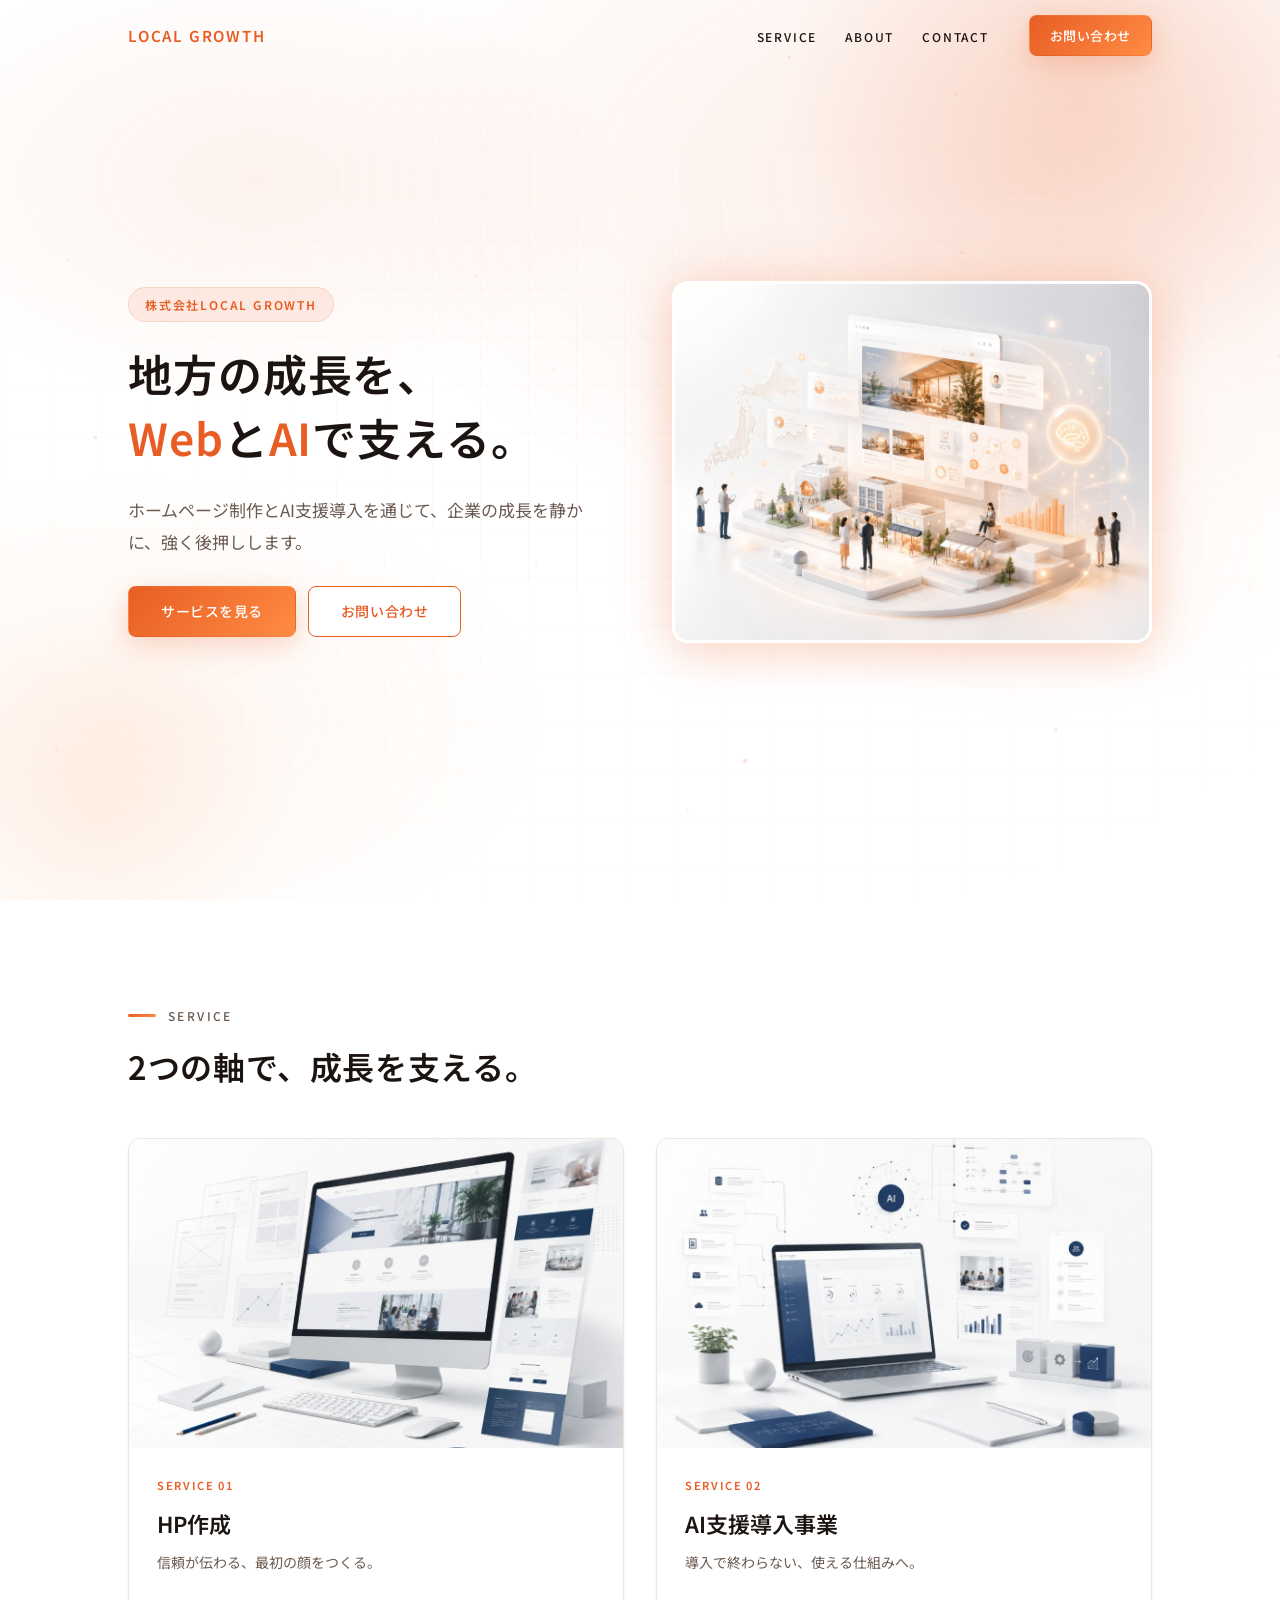
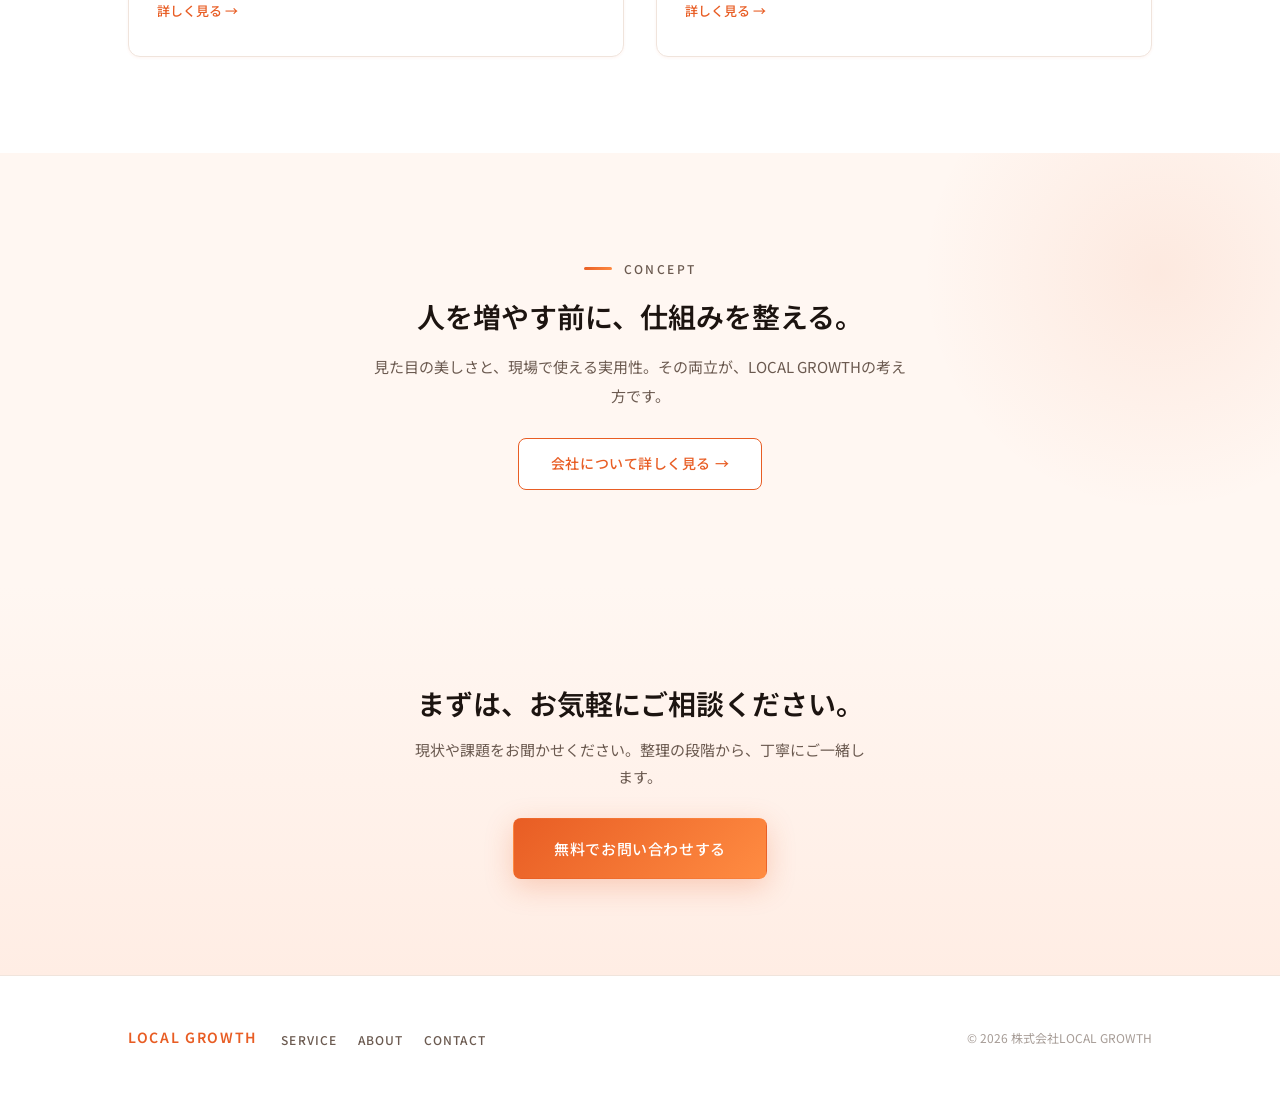
==== commit aa6cace1: "スマホ最適化・Aboutページ刷新・お問い合わせフォーム送信を追加。 モバイル表示の改善、Aboutのデザイン作り直し、FormSubmit経由でGmailへ問い合わせを届けるようにした。  Co-a" ====
--- a/index.html
+++ b/index.html
@@ -2,7 +2,7 @@
 <html lang="ja">
 <head>
   <meta charset="UTF-8">
-  <meta name="viewport" content="width=device-width, initial-scale=1.0">
+  <meta name="viewport" content="width=device-width, initial-scale=1.0, viewport-fit=cover">
   <meta name="description" content="株式会社LOCAL GROWTHは、ホームページ制作とAI支援導入を通じて、企業の成長を静かに、強く後押しします。地方の成長を、WebとAIで支えるパートナーです。">
   <title>株式会社LOCAL GROWTH | 地方の成長を、WebとAIで支える</title>
   <link rel="preconnect" href="https://fonts.googleapis.com">
--- a/style.css
+++ b/style.css
@@ -1318,6 +1318,27 @@
   text-align: center;
 }
 
+.form__error {
+  margin-top: 20px;
+  padding: 16px;
+  font-size: 14px;
+  line-height: 1.7;
+  color: var(--color-accent-dark);
+  background: rgba(196, 77, 26, 0.08);
+  border: 1px solid rgba(232, 93, 36, 0.25);
+  border-radius: var(--radius);
+  text-align: center;
+}
+
+.form__honeypot {
+  position: absolute;
+  left: -9999px;
+  width: 1px;
+  height: 1px;
+  opacity: 0;
+  pointer-events: none;
+}
+
 /* --- Booking form --- */
 .trust-badges {
   display: flex;
@@ -2608,3 +2629,1203 @@
 a:focus:not(:focus-visible) {
   outline: none;
 }
+
+/* ============================================
+   About Page — Redesign
+   ============================================ */
+.about-hero {
+  position: relative;
+  padding-top: calc(var(--header-height) + env(safe-area-inset-top, 0px) + 48px);
+  padding-bottom: 64px;
+  background: var(--gradient-hero);
+  overflow: hidden;
+}
+
+.about-hero__glow {
+  position: absolute;
+  width: 520px;
+  height: 520px;
+  border-radius: 50%;
+  background: radial-gradient(circle, var(--color-accent-glow) 0%, transparent 70%);
+  top: -160px;
+  right: -120px;
+  pointer-events: none;
+}
+
+.about-hero__inner {
+  display: grid;
+  grid-template-columns: 1fr;
+  gap: 48px;
+  align-items: center;
+  position: relative;
+  z-index: 1;
+}
+
+@media (min-width: 1024px) {
+  .about-hero__inner {
+    grid-template-columns: 1.1fr 0.9fr;
+    gap: 64px;
+  }
+}
+
+.about-hero__title {
+  font-size: clamp(28px, 5vw, 42px);
+  font-weight: 600;
+  line-height: 1.45;
+  letter-spacing: 0.02em;
+  margin-bottom: 20px;
+}
+
+.about-hero__lead {
+  font-size: clamp(15px, 2vw, 17px);
+  line-height: 1.9;
+  color: var(--color-text-sub);
+  max-width: 520px;
+}
+
+.about-hero__stats {
+  display: flex;
+  flex-wrap: wrap;
+  gap: 12px;
+  list-style: none;
+  margin: 32px 0 0;
+  padding: 0;
+}
+
+.about-hero__stat {
+  display: flex;
+  flex-direction: column;
+  align-items: center;
+  min-width: 100px;
+  padding: 16px 20px;
+  background: rgba(255, 255, 255, 0.85);
+  border: 1px solid var(--color-border);
+  border-radius: 12px;
+  box-shadow: var(--shadow-sm);
+  backdrop-filter: blur(8px);
+}
+
+.about-hero__stat-value {
+  font-size: 28px;
+  font-weight: 600;
+  color: var(--color-accent);
+  line-height: 1;
+  margin-bottom: 6px;
+}
+
+.about-hero__stat-label {
+  font-size: 11px;
+  font-weight: 500;
+  color: var(--color-text-sub);
+  letter-spacing: 0.04em;
+  text-align: center;
+}
+
+/* Orbit visual (replaces concept image) */
+.about-orbit {
+  position: relative;
+  width: min(100%, 320px);
+  aspect-ratio: 1;
+  margin: 0 auto;
+}
+
+.about-orbit__ring {
+  position: absolute;
+  border-radius: 50%;
+  border: 1px dashed rgba(232, 93, 36, 0.25);
+}
+
+.about-orbit__ring--outer {
+  inset: 0;
+  animation: orbitSpin 40s linear infinite;
+}
+
+.about-orbit__ring--inner {
+  inset: 18%;
+  border-style: solid;
+  border-color: rgba(232, 93, 36, 0.12);
+  animation: orbitSpin 30s linear infinite reverse;
+}
+
+@keyframes orbitSpin {
+  to { transform: rotate(360deg); }
+}
+
+.about-orbit__core {
+  position: absolute;
+  inset: 32%;
+  display: flex;
+  align-items: center;
+  justify-content: center;
+  background: var(--gradient-cta);
+  border-radius: 50%;
+  box-shadow: var(--shadow-orange);
+  border: 4px solid var(--color-white);
+}
+
+.about-orbit__label {
+  font-size: 11px;
+  font-weight: 600;
+  letter-spacing: 0.2em;
+  color: var(--color-white);
+}
+
+.about-orbit__node {
+  position: absolute;
+  display: flex;
+  align-items: center;
+  justify-content: center;
+  width: 56px;
+  height: 56px;
+  font-size: 12px;
+  font-weight: 600;
+  color: var(--color-accent);
+  background: var(--color-white);
+  border: 2px solid rgba(232, 93, 36, 0.2);
+  border-radius: 50%;
+  box-shadow: var(--shadow-md);
+}
+
+.about-orbit__node--1 { top: 4%; left: 50%; transform: translateX(-50%); }
+.about-orbit__node--2 { bottom: 18%; left: 2%; }
+.about-orbit__node--3 { bottom: 18%; right: 2%; }
+
+@media (prefers-reduced-motion: reduce) {
+  .about-orbit__ring--outer,
+  .about-orbit__ring--inner {
+    animation: none;
+  }
+}
+
+/* Mission quote */
+.about-mission {
+  margin: 0 0 48px;
+  padding: 32px 28px;
+  background: var(--color-white);
+  border: 1px solid var(--color-border);
+  border-left: 4px solid var(--color-accent);
+  border-radius: var(--radius);
+  box-shadow: var(--shadow-md);
+  position: relative;
+}
+
+.about-mission::before {
+  content: '"';
+  position: absolute;
+  top: 8px;
+  left: 20px;
+  font-size: 48px;
+  font-weight: 600;
+  color: var(--color-accent);
+  opacity: 0.15;
+  line-height: 1;
+}
+
+.about-mission__text {
+  font-size: clamp(16px, 2.5vw, 18px);
+  line-height: 2;
+  color: var(--color-text-sub);
+  position: relative;
+  z-index: 1;
+}
+
+.about-mission__text strong {
+  color: var(--color-text);
+  font-weight: 600;
+}
+
+/* Pillars */
+.about-pillars {
+  display: grid;
+  grid-template-columns: 1fr;
+  gap: 20px;
+  margin-bottom: 48px;
+}
+
+@media (min-width: 768px) {
+  .about-pillars {
+    grid-template-columns: repeat(3, 1fr);
+    gap: 24px;
+  }
+}
+
+.about-pillar {
+  background: var(--color-white);
+  border: 1px solid var(--color-border);
+  border-radius: 12px;
+  padding: 28px 24px;
+  box-shadow: var(--shadow-sm);
+  transition: transform var(--transition), box-shadow var(--transition), border-color var(--transition);
+  position: relative;
+  overflow: hidden;
+}
+
+.about-pillar::before {
+  content: '';
+  position: absolute;
+  top: 0;
+  left: 0;
+  right: 0;
+  height: 3px;
+  background: var(--gradient-cta);
+}
+
+.about-pillar:hover {
+  transform: translateY(-4px);
+  box-shadow: var(--shadow-md);
+  border-color: rgba(232, 93, 36, 0.25);
+}
+
+.about-pillar__icon {
+  width: 52px;
+  height: 52px;
+  display: flex;
+  align-items: center;
+  justify-content: center;
+  margin-bottom: 18px;
+  color: var(--color-accent);
+  background: var(--color-accent-soft);
+  border-radius: 12px;
+}
+
+.about-pillar__title {
+  font-size: 17px;
+  font-weight: 600;
+  margin-bottom: 10px;
+  color: var(--color-text);
+}
+
+.about-pillar__desc {
+  font-size: 13px;
+  line-height: 1.8;
+  color: var(--color-text-sub);
+}
+
+/* Philosophy */
+.about-philosophy {
+  display: grid;
+  grid-template-columns: 1fr;
+  gap: 0;
+  background: var(--color-white);
+  border: 1px solid var(--color-border);
+  border-radius: 12px;
+  overflow: hidden;
+  box-shadow: var(--shadow-sm);
+}
+
+@media (min-width: 768px) {
+  .about-philosophy {
+    grid-template-columns: repeat(3, 1fr);
+  }
+}
+
+.about-philosophy__item {
+  display: flex;
+  gap: 16px;
+  padding: 28px 24px;
+  border-bottom: 1px solid var(--color-border);
+}
+
+.about-philosophy__item:last-child {
+  border-bottom: none;
+}
+
+@media (min-width: 768px) {
+  .about-philosophy__item {
+    flex-direction: column;
+    border-bottom: none;
+    border-right: 1px solid var(--color-border);
+  }
+
+  .about-philosophy__item:last-child {
+    border-right: none;
+  }
+}
+
+.about-philosophy__num {
+  flex-shrink: 0;
+  font-size: 12px;
+  font-weight: 600;
+  color: var(--color-accent);
+  letter-spacing: 0.1em;
+}
+
+.about-philosophy__title {
+  font-size: 15px;
+  font-weight: 600;
+  margin-bottom: 8px;
+  color: var(--color-text);
+}
+
+.about-philosophy__desc {
+  font-size: 13px;
+  line-height: 1.75;
+  color: var(--color-text-sub);
+}
+
+/* Why cards */
+.about-why-grid {
+  display: grid;
+  grid-template-columns: 1fr;
+  gap: 20px;
+}
+
+@media (min-width: 640px) {
+  .about-why-grid {
+    grid-template-columns: repeat(2, 1fr);
+  }
+}
+
+.about-why-card {
+  position: relative;
+  background: var(--color-white);
+  border: 1px solid var(--color-border);
+  border-radius: 12px;
+  padding: 32px 28px 28px;
+  box-shadow: var(--shadow-sm);
+  overflow: hidden;
+  transition: transform var(--transition), box-shadow var(--transition);
+}
+
+.about-why-card:hover {
+  transform: translateY(-3px);
+  box-shadow: var(--shadow-md);
+}
+
+.about-why-card__num {
+  position: absolute;
+  top: 12px;
+  right: 16px;
+  font-size: 48px;
+  font-weight: 600;
+  color: var(--color-accent);
+  opacity: 0.07;
+  line-height: 1;
+}
+
+.about-why-card__icon {
+  width: 8px;
+  height: 8px;
+  margin-bottom: 14px;
+  background: var(--gradient-cta);
+  border-radius: 2px;
+  transform: rotate(45deg);
+}
+
+.about-why-card__title {
+  font-size: 16px;
+  font-weight: 600;
+  line-height: 1.55;
+  margin-bottom: 10px;
+  color: var(--color-text);
+  padding-right: 32px;
+}
+
+.about-why-card__desc {
+  font-size: 13px;
+  line-height: 1.8;
+  color: var(--color-text-sub);
+}
+
+/* Audience */
+.about-audience {
+  display: grid;
+  grid-template-columns: 1fr;
+  gap: 12px;
+  list-style: none;
+  margin: 0;
+  padding: 0;
+}
+
+@media (min-width: 640px) {
+  .about-audience {
+    grid-template-columns: repeat(2, 1fr);
+  }
+}
+
+.about-audience__item {
+  display: flex;
+  align-items: flex-start;
+  gap: 14px;
+  padding: 20px 22px;
+  background: var(--color-white);
+  border: 1px solid var(--color-border);
+  border-radius: var(--radius);
+  box-shadow: var(--shadow-sm);
+  transition: border-color var(--transition), box-shadow var(--transition);
+}
+
+.about-audience__item:hover {
+  border-color: rgba(232, 93, 36, 0.3);
+  box-shadow: var(--shadow-md);
+}
+
+.about-audience__item--wide {
+  grid-column: 1 / -1;
+}
+
+@media (min-width: 640px) {
+  .about-audience__item--wide {
+    grid-column: span 2;
+  }
+}
+
+.about-audience__check {
+  flex-shrink: 0;
+  display: flex;
+  align-items: center;
+  justify-content: center;
+  width: 28px;
+  height: 28px;
+  font-size: 13px;
+  font-weight: 600;
+  color: var(--color-white);
+  background: var(--gradient-cta);
+  border-radius: 50%;
+  margin-top: 1px;
+}
+
+.about-audience__text {
+  font-size: 14px;
+  line-height: 1.7;
+  color: var(--color-text);
+  font-weight: 500;
+}
+
+/* Flow */
+.about-flow {
+  list-style: none;
+  margin: 0;
+  padding: 0;
+  display: grid;
+  grid-template-columns: 1fr;
+  gap: 0;
+  background: var(--color-white);
+  border: 1px solid var(--color-border);
+  border-radius: 12px;
+  box-shadow: var(--shadow-md);
+  overflow: hidden;
+}
+
+@media (min-width: 1024px) {
+  .about-flow {
+    grid-template-columns: repeat(5, 1fr);
+  }
+}
+
+.about-flow__item {
+  display: flex;
+  gap: 16px;
+  padding: 24px 20px;
+  position: relative;
+  align-items: flex-start;
+}
+
+.about-flow__item:not(:last-child) {
+  border-bottom: 1px solid var(--color-border);
+}
+
+@media (min-width: 1024px) {
+  .about-flow__item {
+    flex-direction: column;
+    align-items: center;
+    text-align: center;
+    padding: 32px 16px;
+    gap: 14px;
+  }
+
+  .about-flow__item:not(:last-child) {
+    border-bottom: none;
+    border-right: 1px solid var(--color-border);
+  }
+
+  .about-flow__item:not(:last-child)::after {
+    content: '→';
+    position: absolute;
+    right: -8px;
+    top: 50%;
+    transform: translateY(-50%);
+    font-size: 14px;
+    color: var(--color-accent);
+    opacity: 0.4;
+    z-index: 1;
+  }
+}
+
+.about-flow__num {
+  flex-shrink: 0;
+  width: 36px;
+  height: 36px;
+  display: flex;
+  align-items: center;
+  justify-content: center;
+  font-size: 11px;
+  font-weight: 600;
+  color: var(--color-white);
+  background: var(--gradient-cta);
+  border-radius: 50%;
+  box-shadow: var(--shadow-orange);
+}
+
+.about-flow__title {
+  font-size: 14px;
+  font-weight: 600;
+  margin-bottom: 6px;
+  color: var(--color-text);
+}
+
+.about-flow__desc {
+  font-size: 12px;
+  line-height: 1.7;
+  color: var(--color-text-sub);
+}
+
+/* Team */
+.about-team {
+  display: grid;
+  grid-template-columns: 1fr;
+  gap: 24px;
+}
+
+@media (min-width: 768px) {
+  .about-team {
+    grid-template-columns: repeat(3, 1fr);
+    gap: 28px;
+  }
+}
+
+.about-team-card {
+  text-align: center;
+  background: var(--color-white);
+  border: 1px solid var(--color-border);
+  border-radius: 16px;
+  padding: 40px 24px 36px;
+  box-shadow: var(--shadow-sm);
+  transition: transform var(--transition), box-shadow var(--transition);
+  position: relative;
+  overflow: hidden;
+}
+
+.about-team-card::before {
+  content: '';
+  position: absolute;
+  top: 0;
+  left: 0;
+  right: 0;
+  height: 4px;
+  background: var(--gradient-cta);
+}
+
+.about-team-card:hover {
+  transform: translateY(-4px);
+  box-shadow: var(--shadow-lg);
+}
+
+.about-team-card__avatar {
+  width: 80px;
+  height: 80px;
+  margin: 0 auto 16px;
+  display: flex;
+  align-items: center;
+  justify-content: center;
+  font-size: 26px;
+  font-weight: 500;
+  color: var(--color-accent);
+  background: linear-gradient(135deg, var(--color-bg-warm) 0%, #FFD4BC 100%);
+  border: 3px solid var(--color-white);
+  border-radius: 50%;
+  box-shadow: 0 0 0 3px var(--color-accent-soft), var(--shadow-md);
+}
+
+.about-team-card__role {
+  display: inline-block;
+  font-size: 10px;
+  font-weight: 600;
+  letter-spacing: 0.15em;
+  color: var(--color-accent);
+  background: var(--color-accent-soft);
+  border: 1px solid rgba(232, 93, 36, 0.15);
+  border-radius: var(--radius-full);
+  padding: 4px 14px;
+  margin-bottom: 10px;
+}
+
+.about-team-card__name {
+  font-size: 18px;
+  font-weight: 600;
+  margin-bottom: 12px;
+  color: var(--color-text);
+}
+
+.about-team-card__bio {
+  font-size: 13px;
+  line-height: 1.8;
+  color: var(--color-text-sub);
+}
+
+/* Company */
+.about-company {
+  display: grid;
+  grid-template-columns: 1fr;
+  gap: 32px;
+  align-items: start;
+}
+
+@media (min-width: 1024px) {
+  .about-company {
+    grid-template-columns: 1fr 1fr;
+    gap: 40px;
+  }
+}
+
+.about-company__info {
+  background: var(--color-white);
+  border: 1px solid var(--color-border);
+  border-radius: 12px;
+  box-shadow: var(--shadow-md);
+  overflow: hidden;
+}
+
+.about-company__list {
+  margin: 0;
+}
+
+.about-company__row {
+  display: grid;
+  grid-template-columns: 110px 1fr;
+  gap: 12px 20px;
+  padding: 18px 24px;
+  border-bottom: 1px solid var(--color-border);
+}
+
+.about-company__row:last-child {
+  border-bottom: none;
+}
+
+.about-company__row dt {
+  font-size: 12px;
+  font-weight: 600;
+  letter-spacing: 0.06em;
+  color: var(--color-accent);
+  padding-top: 2px;
+}
+
+.about-company__row dd {
+  font-size: 14px;
+  line-height: 1.7;
+  color: var(--color-text);
+  margin: 0;
+}
+
+.about-company__row dd a {
+  color: var(--color-text);
+  text-decoration: underline;
+  text-underline-offset: 3px;
+}
+
+.about-company__map-frame {
+  border-radius: 12px;
+  overflow: hidden;
+  border: 1px solid var(--color-border);
+  box-shadow: var(--shadow-md);
+}
+
+.about-company__map .company__map-iframe {
+  height: 280px;
+  border: none;
+  border-radius: 0;
+  box-shadow: none;
+}
+
+@media (min-width: 768px) {
+  .about-company__map .company__map-iframe {
+    height: 100%;
+    min-height: 320px;
+  }
+}
+
+@media (hover: none) {
+  .about-pillar:hover,
+  .about-why-card:hover,
+  .about-team-card:hover,
+  .about-audience__item:hover {
+    transform: none;
+  }
+}
+
+@media (max-width: 767px) {
+  .about-hero {
+    padding-top: calc(var(--header-height) + env(safe-area-inset-top, 0px) + 28px);
+    padding-bottom: 48px;
+  }
+
+  .about-hero__stats {
+    gap: 10px;
+  }
+
+  .about-hero__stat {
+    flex: 1;
+    min-width: 0;
+    padding: 14px 12px;
+  }
+
+  .about-hero__stat-value {
+    font-size: 24px;
+  }
+
+  .about-orbit {
+    width: min(100%, 260px);
+  }
+
+  .about-mission {
+    padding: 24px 20px;
+    margin-bottom: 36px;
+  }
+
+  .about-company__row {
+    grid-template-columns: 1fr;
+    gap: 4px;
+    padding: 16px 20px;
+  }
+
+  .about-flow__item:not(:last-child)::after {
+    display: none;
+  }
+}
+
+/* ============================================
+   Mobile Optimization (≤767px)
+   ============================================ */
+@media (max-width: 767px) {
+  :root {
+    --container-padding: 20px;
+    --section-gap: 52px;
+    --header-height: 64px;
+  }
+
+  html {
+    -webkit-text-size-adjust: 100%;
+  }
+
+  body {
+    overflow-x: clip;
+  }
+
+  .container {
+    padding-left: max(var(--container-padding), env(safe-area-inset-left, 0px));
+    padding-right: max(var(--container-padding), env(safe-area-inset-right, 0px));
+  }
+
+  /* Header */
+  .header {
+    height: calc(var(--header-height) + env(safe-area-inset-top, 0px));
+    padding-top: env(safe-area-inset-top, 0px);
+  }
+
+  .header__logo {
+    font-size: 13px;
+    letter-spacing: 0.1em;
+    max-width: calc(100% - 52px);
+  }
+
+  .header__nav.is-open {
+    padding:
+      calc(24px + env(safe-area-inset-top, 0px))
+      max(24px, env(safe-area-inset-right, 0px))
+      max(24px, env(safe-area-inset-bottom, 0px))
+      max(24px, env(safe-area-inset-left, 0px));
+  }
+
+  .header__nav.is-open .header__cta {
+    width: min(300px, 100%);
+    margin-top: 8px;
+  }
+
+  .header__nav-link {
+    font-size: 15px;
+    padding: 4px 0;
+  }
+
+  /* Hero */
+  .hero {
+    min-height: auto;
+    padding-top: calc(var(--header-height) + env(safe-area-inset-top, 0px) + 28px);
+    padding-bottom: 48px;
+  }
+
+  .hero__inner {
+    gap: 36px;
+  }
+
+  .hero__title {
+    font-size: clamp(26px, 7.2vw, 34px);
+    margin-bottom: 18px;
+  }
+
+  .hero__lead {
+    font-size: 15px;
+    line-height: 1.85;
+    margin-bottom: 12px;
+  }
+
+  .hero__actions {
+    flex-direction: column;
+    gap: 10px;
+    margin-top: 24px;
+  }
+
+  .hero__actions .btn,
+  .page-hero .hero__actions .btn {
+    width: 100%;
+    white-space: normal;
+    text-align: center;
+  }
+
+  .hero__image-wrap {
+    max-width: min(100%, 400px);
+  }
+
+  .hero__main-img {
+    border-width: 2px;
+    border-radius: 12px;
+  }
+
+  /* Page hero (sub pages) */
+  .page-hero {
+    padding-top: calc(var(--header-height) + env(safe-area-inset-top, 0px) + 28px);
+    padding-bottom: 40px;
+  }
+
+  .page-hero__inner {
+    gap: 28px;
+  }
+
+  .page-hero__title {
+    font-size: clamp(26px, 6.5vw, 32px);
+  }
+
+  .page-hero__lead {
+    font-size: 15px;
+  }
+
+  .page-hero__img {
+    border-width: 2px;
+  }
+
+  .hero__badges {
+    margin-top: 18px;
+    gap: 8px;
+  }
+
+  /* Sections */
+  .section {
+    padding: var(--section-gap) 0;
+  }
+
+  .section__header {
+    margin-bottom: 32px;
+  }
+
+  .section__title {
+    font-size: clamp(22px, 5.5vw, 28px);
+  }
+
+  .section--decor::before {
+    width: 300px;
+    height: 300px;
+    top: -100px;
+    right: -120px;
+  }
+
+  /* Buttons */
+  .btn {
+    min-height: 48px;
+    padding: 12px 20px;
+  }
+
+  .btn--lg {
+    min-height: 52px;
+    padding: 14px 24px;
+    font-size: 15px;
+    white-space: normal;
+  }
+
+  .cta-band__inner .btn--lg {
+    width: 100%;
+  }
+
+  /* Cards */
+  .card {
+    padding: 24px 20px;
+  }
+
+  .card__body {
+    padding: 20px 20px 24px;
+  }
+
+  .service-btn-card__body {
+    padding: 22px 20px 26px;
+  }
+
+  .service-btn-card__title {
+    font-size: 20px;
+  }
+
+  .service-btn-card__catch {
+    font-size: 13px;
+    margin-bottom: 16px;
+  }
+
+  .benefit-card,
+  .pain-card,
+  .why__card {
+    padding: 24px 20px;
+  }
+
+  .scope-card {
+    padding: 24px 20px 20px;
+  }
+
+  /* Contact & booking */
+  .contact__layout {
+    gap: 28px;
+  }
+
+  .contact__form {
+    padding: 24px 18px;
+  }
+
+  .contact__illust {
+    max-width: 200px;
+    margin: 8px auto 0;
+  }
+
+  .trust-badges {
+    gap: 8px;
+    margin-bottom: 20px;
+  }
+
+  .trust-badges__item {
+    font-size: 11px;
+    padding: 5px 12px;
+  }
+
+  .booking-steps {
+    gap: 6px;
+    margin-bottom: 24px;
+    padding-bottom: 20px;
+  }
+
+  .booking-steps__num {
+    width: 30px;
+    height: 30px;
+    font-size: 12px;
+  }
+
+  .booking-steps__label {
+    font-size: 10px;
+    letter-spacing: 0.02em;
+  }
+
+  .booking-panel__title {
+    font-size: 17px;
+  }
+
+  .booking-nav {
+    flex-direction: column-reverse;
+    gap: 10px;
+  }
+
+  .booking-nav__prev,
+  .booking-nav__next,
+  .booking-nav__submit {
+    width: 100%;
+    min-width: 0;
+    margin-left: 0;
+    flex: none;
+  }
+
+  .form__input,
+  .form__textarea,
+  .form__select {
+    font-size: 16px;
+    min-height: 48px;
+  }
+
+  .form__textarea {
+    min-height: 112px;
+  }
+
+  /* Grids */
+  .mini-doc__list,
+  .scope-list {
+    grid-template-columns: 1fr;
+  }
+
+  .scope-tags {
+    padding: 16px;
+    gap: 8px;
+    margin-top: 24px;
+  }
+
+  .scope-tags__item {
+    font-size: 12px;
+    padding: 7px 14px;
+  }
+
+  /* Works / demo */
+  .works__preview {
+    margin-top: 28px;
+  }
+
+  .demo-browser {
+    border-radius: 10px;
+  }
+
+  .demo-browser__chrome {
+    padding: 10px 12px;
+    gap: 8px;
+  }
+
+  .demo-browser__dots span {
+    width: 8px;
+    height: 8px;
+  }
+
+  .demo-browser__iframe {
+    height: min(52vw, 300px);
+    min-height: 240px;
+  }
+
+  .works-metric-card__value {
+    font-size: 24px;
+  }
+
+  .works__fullscreen {
+    margin-bottom: 32px;
+  }
+
+  /* Process & flow */
+  .process-timeline,
+  .flow__list--infographic {
+    padding: 20px 16px;
+  }
+
+  .process-timeline__item,
+  .flow__item {
+    padding: 16px 0;
+  }
+
+  /* Company */
+  .company__map-iframe {
+    height: 220px;
+  }
+
+  /* Footer */
+  .footer {
+    padding: 40px 0 calc(40px + env(safe-area-inset-bottom, 0px));
+  }
+
+  .footer__nav-list {
+    gap: 14px 18px;
+  }
+
+  /* Floating CTA */
+  .floating-cta {
+    left: max(16px, env(safe-area-inset-left, 0px));
+    right: max(16px, env(safe-area-inset-right, 0px));
+    bottom: calc(16px + env(safe-area-inset-bottom, 0px));
+    justify-content: center;
+    padding: 14px 20px;
+    font-size: 14px;
+  }
+
+  .page--sub {
+    padding-bottom: calc(88px + env(safe-area-inset-bottom, 0px));
+  }
+
+  /* Teaser / CTA */
+  .teaser__text,
+  .cta-band__text {
+    font-size: 14px;
+  }
+
+  .teaser__link {
+    width: 100%;
+  }
+
+  .teaser__link.btn {
+    display: flex;
+  }
+
+  .micro-cta .btn {
+    width: 100%;
+  }
+
+  .split-layout {
+    gap: 28px;
+  }
+
+  .for-who__list--timeline {
+    padding-left: 24px;
+  }
+
+  .team__card {
+    padding: 32px 20px;
+  }
+
+  /* Decorative effects — lighter on mobile */
+  .mesh-bg {
+    animation: none;
+    opacity: 0.85;
+  }
+
+  .particle-canvas {
+    opacity: 0.2;
+  }
+
+  .hero::before,
+  .hero::after {
+    opacity: 0.45;
+  }
+}
+
+@media (max-width: 380px) {
+  :root {
+    --container-padding: 16px;
+  }
+
+  .hero__title,
+  .page-hero__title {
+    font-size: 24px;
+  }
+
+  .booking-steps__label {
+    font-size: 9px;
+  }
+
+  .demo-browser__url {
+    font-size: 9px;
+  }
+}
+
+/* Touch devices: avoid sticky hover lift */
+@media (hover: none) {
+  .card:hover,
+  .service-btn-card:hover,
+  .benefit-card:hover,
+  .pain-card:hover,
+  .use-case-card:hover,
+  .scope-card:hover,
+  .why__card:hover {
+    transform: none;
+  }
+
+  .service-btn-card:hover .service-btn-card__img img {
+    transform: none;
+  }
+
+  .btn--primary:hover {
+    transform: none;
+  }
+}
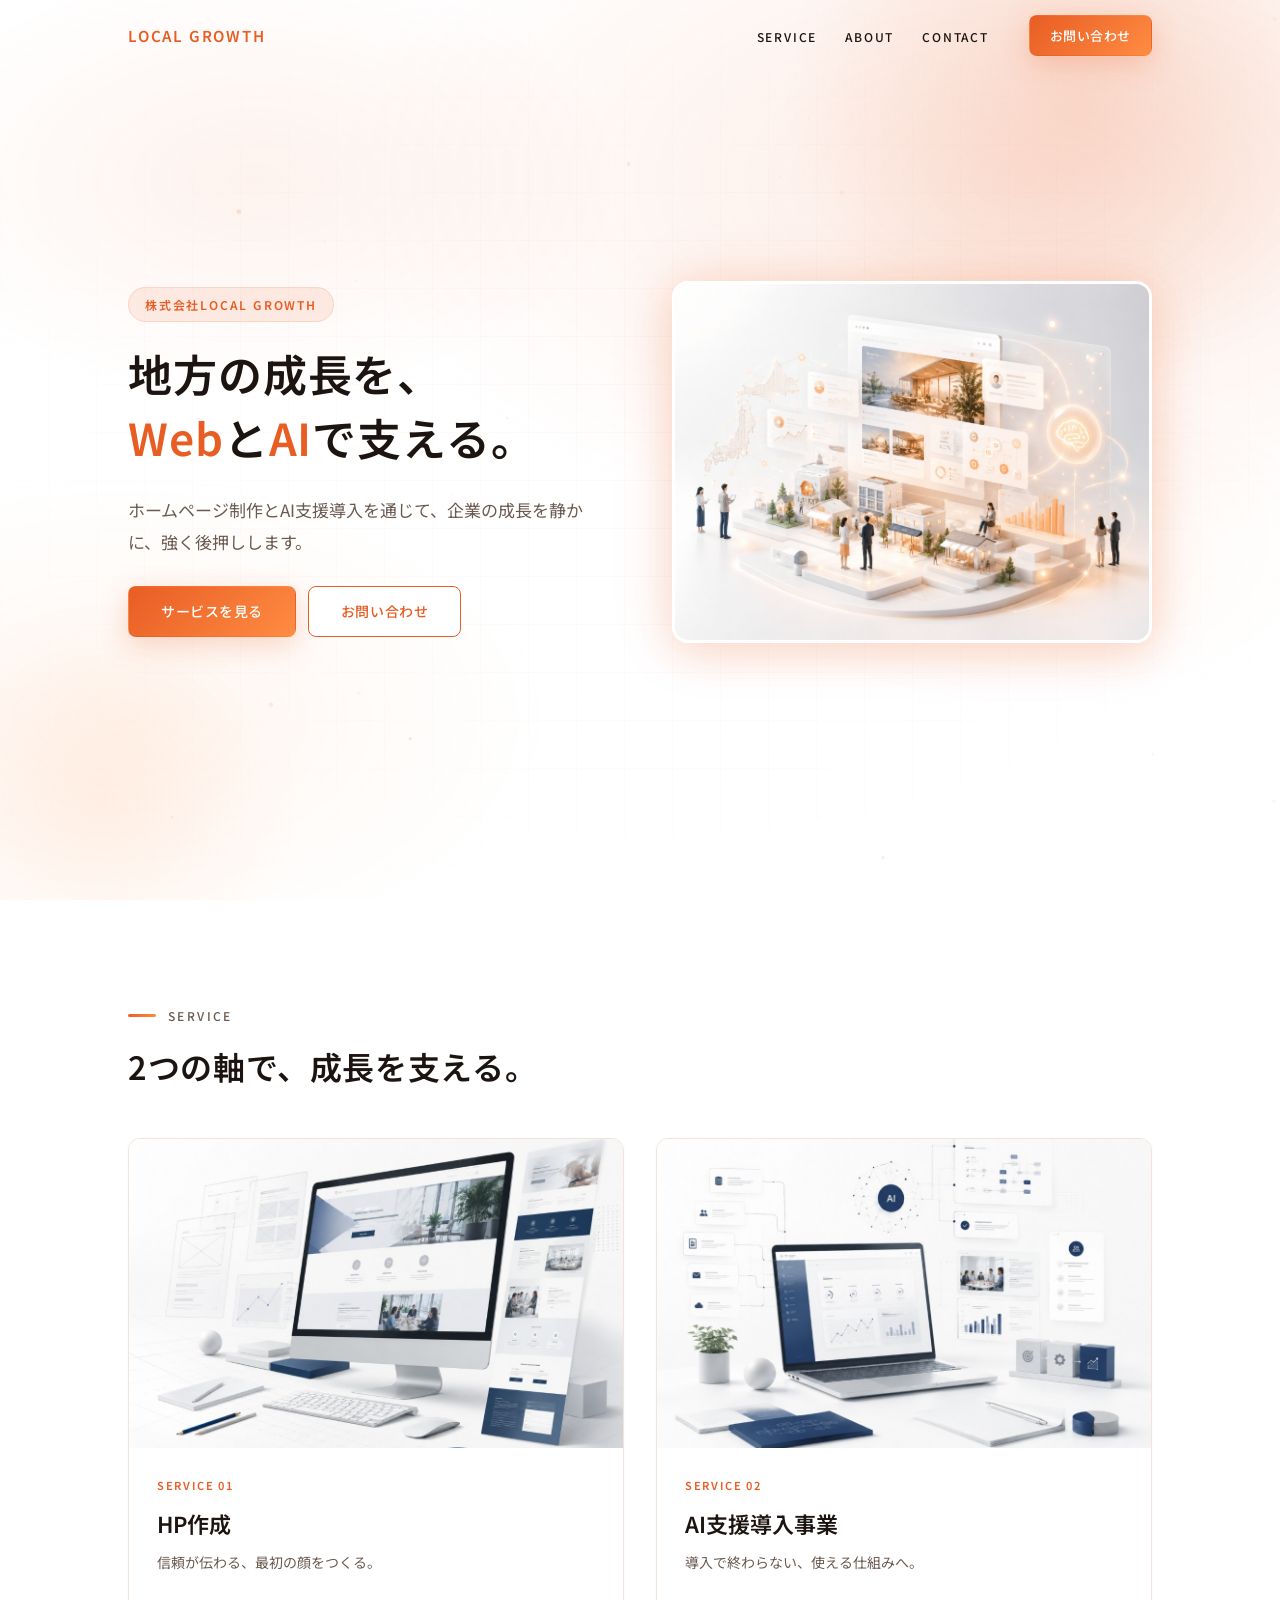
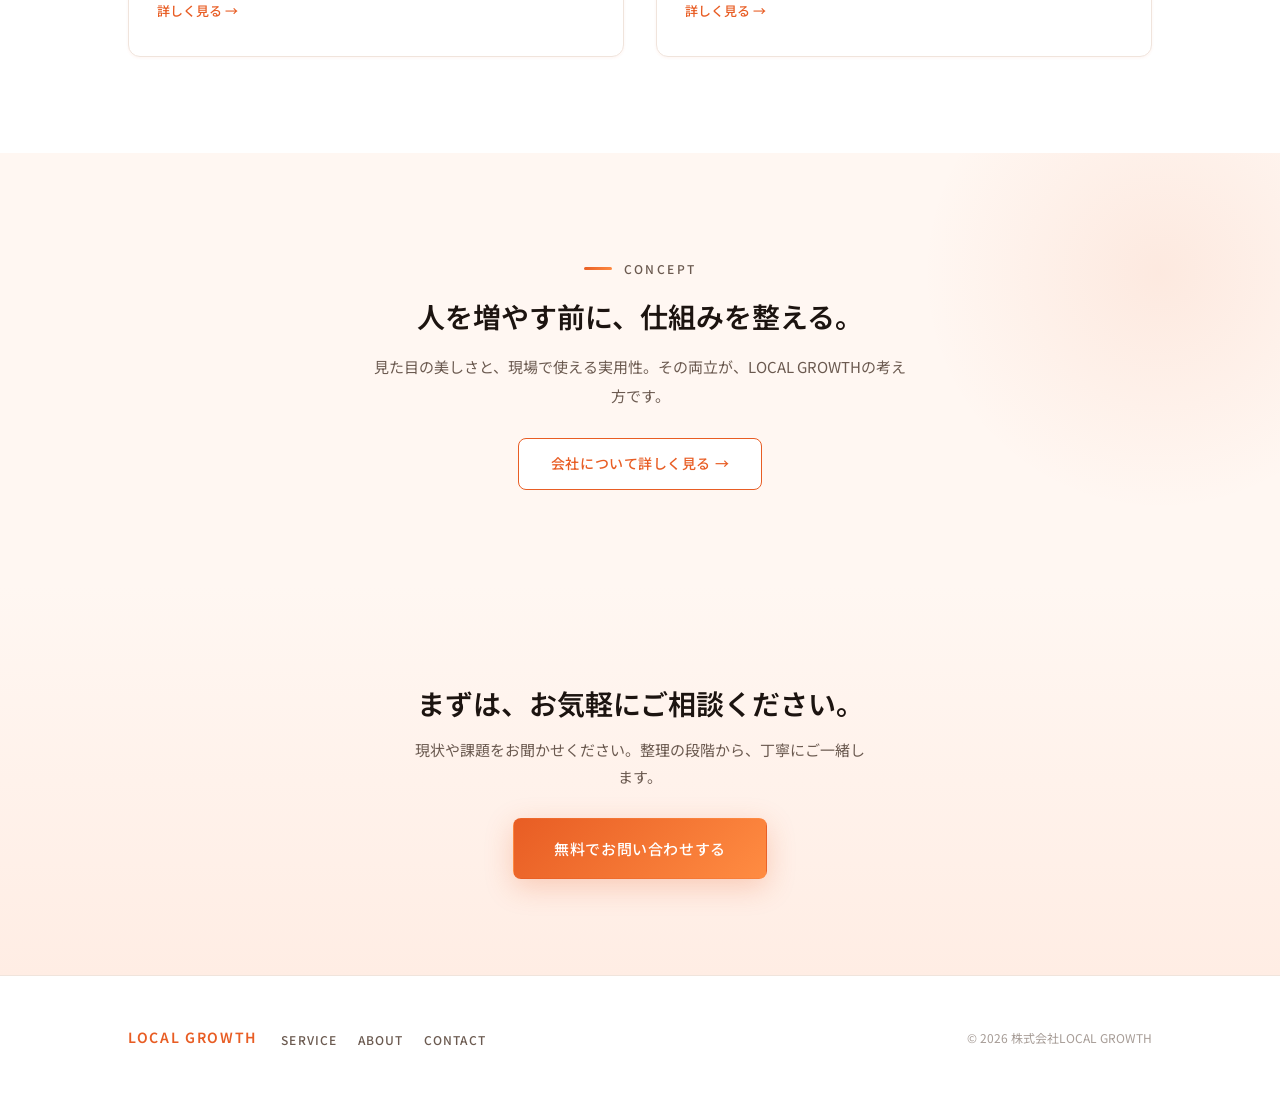
==== commit b6b12c7d: "拡張子なしURLで各ページを直接開けるようにする。 VercelのcleanUrls設定とサイト内リンクをルート相対パスに統一した。  Co-authored-by: Cursor <cursorag" ====
--- a/index.html
+++ b/index.html
@@ -19,7 +19,7 @@
 
   <header class="header" id="top">
     <div class="container header__inner">
-      <a href="index.html" class="header__logo" aria-label="LOCAL GROWTH トップへ">LOCAL GROWTH</a>
+      <a href="/" class="header__logo" aria-label="LOCAL GROWTH トップへ">LOCAL GROWTH</a>
       <button class="header__toggle" type="button" aria-label="メニューを開く" aria-expanded="false" aria-controls="nav-menu">
         <span class="header__toggle-bar"></span>
         <span class="header__toggle-bar"></span>
@@ -27,11 +27,11 @@
       </button>
       <nav class="header__nav" id="nav-menu" aria-label="メインナビゲーション">
         <ul class="header__nav-list">
-          <li><a href="index.html#service" class="header__nav-link">SERVICE</a></li>
-          <li><a href="about.html" class="header__nav-link">ABOUT</a></li>
-          <li><a href="contact.html" class="header__nav-link">CONTACT</a></li>
+          <li><a href="/#service" class="header__nav-link">SERVICE</a></li>
+          <li><a href="/about" class="header__nav-link">ABOUT</a></li>
+          <li><a href="/contact" class="header__nav-link">CONTACT</a></li>
         </ul>
-        <a href="contact.html" class="btn btn--primary btn--sm header__cta">お問い合わせ</a>
+        <a href="/contact" class="btn btn--primary btn--sm header__cta">お問い合わせ</a>
       </nav>
     </div>
   </header>
@@ -50,7 +50,7 @@
           </p>
           <div class="hero__actions fade-in stagger-4">
             <a href="#service" class="btn btn--primary">サービスを見る</a>
-            <a href="contact.html" class="btn btn--outline">お問い合わせ</a>
+            <a href="/contact" class="btn btn--outline">お問い合わせ</a>
           </div>
         </div>
         <div class="hero__visual fade-in stagger-3 illust-float" aria-hidden="true">
@@ -69,7 +69,7 @@
           <h2 class="section__title" id="service-heading">2つの軸で、成長を支える。</h2>
         </div>
         <div class="service-btn-grid">
-          <a href="service-hp.html" class="service-btn-card fade-in" data-glow>
+          <a href="/service-hp" class="service-btn-card fade-in" data-glow>
             <div class="service-btn-card__img">
               <img src="assets/images/service-web.png" alt="" width="600" height="400" loading="lazy">
             </div>
@@ -80,7 +80,7 @@
               <span class="service-btn-card__arrow" aria-hidden="true">詳しく見る →</span>
             </div>
           </a>
-          <a href="service-ai.html" class="service-btn-card fade-in" data-glow>
+          <a href="/service-ai" class="service-btn-card fade-in" data-glow>
             <div class="service-btn-card__img">
               <img src="assets/images/service-ai.png" alt="" width="600" height="400" loading="lazy">
             </div>
@@ -101,7 +101,7 @@
         <p class="section__label">CONCEPT</p>
         <h2 class="teaser__title" id="teaser-heading">人を増やす前に、仕組みを整える。</h2>
         <p class="teaser__text">見た目の美しさと、現場で使える実用性。その両立が、LOCAL GROWTHの考え方です。</p>
-        <a href="about.html" class="btn btn--outline teaser__link">会社について詳しく見る →</a>
+        <a href="/about" class="btn btn--outline teaser__link">会社について詳しく見る →</a>
       </div>
     </section>
 
@@ -110,7 +110,7 @@
       <div class="container cta-band__inner fade-in">
         <h2 class="cta-band__title" id="cta-heading">まずは、お気軽にご相談ください。</h2>
         <p class="cta-band__text">現状や課題をお聞かせください。整理の段階から、丁寧にご一緒します。</p>
-        <a href="contact.html" class="btn btn--primary btn--lg">無料でお問い合わせする</a>
+        <a href="/contact" class="btn btn--primary btn--lg">無料でお問い合わせする</a>
       </div>
     </section>
 
@@ -118,12 +118,12 @@
 
   <footer class="footer">
     <div class="container footer__inner">
-      <a href="index.html" class="footer__logo">LOCAL GROWTH</a>
+      <a href="/" class="footer__logo">LOCAL GROWTH</a>
       <nav class="footer__nav" aria-label="フッターナビゲーション">
         <ul class="footer__nav-list">
-          <li><a href="index.html#service">SERVICE</a></li>
-          <li><a href="about.html">ABOUT</a></li>
-          <li><a href="contact.html">CONTACT</a></li>
+          <li><a href="/#service">SERVICE</a></li>
+          <li><a href="/about">ABOUT</a></li>
+          <li><a href="/contact">CONTACT</a></li>
         </ul>
       </nav>
       <p class="footer__copy">&copy; 2026 株式会社LOCAL GROWTH</p>
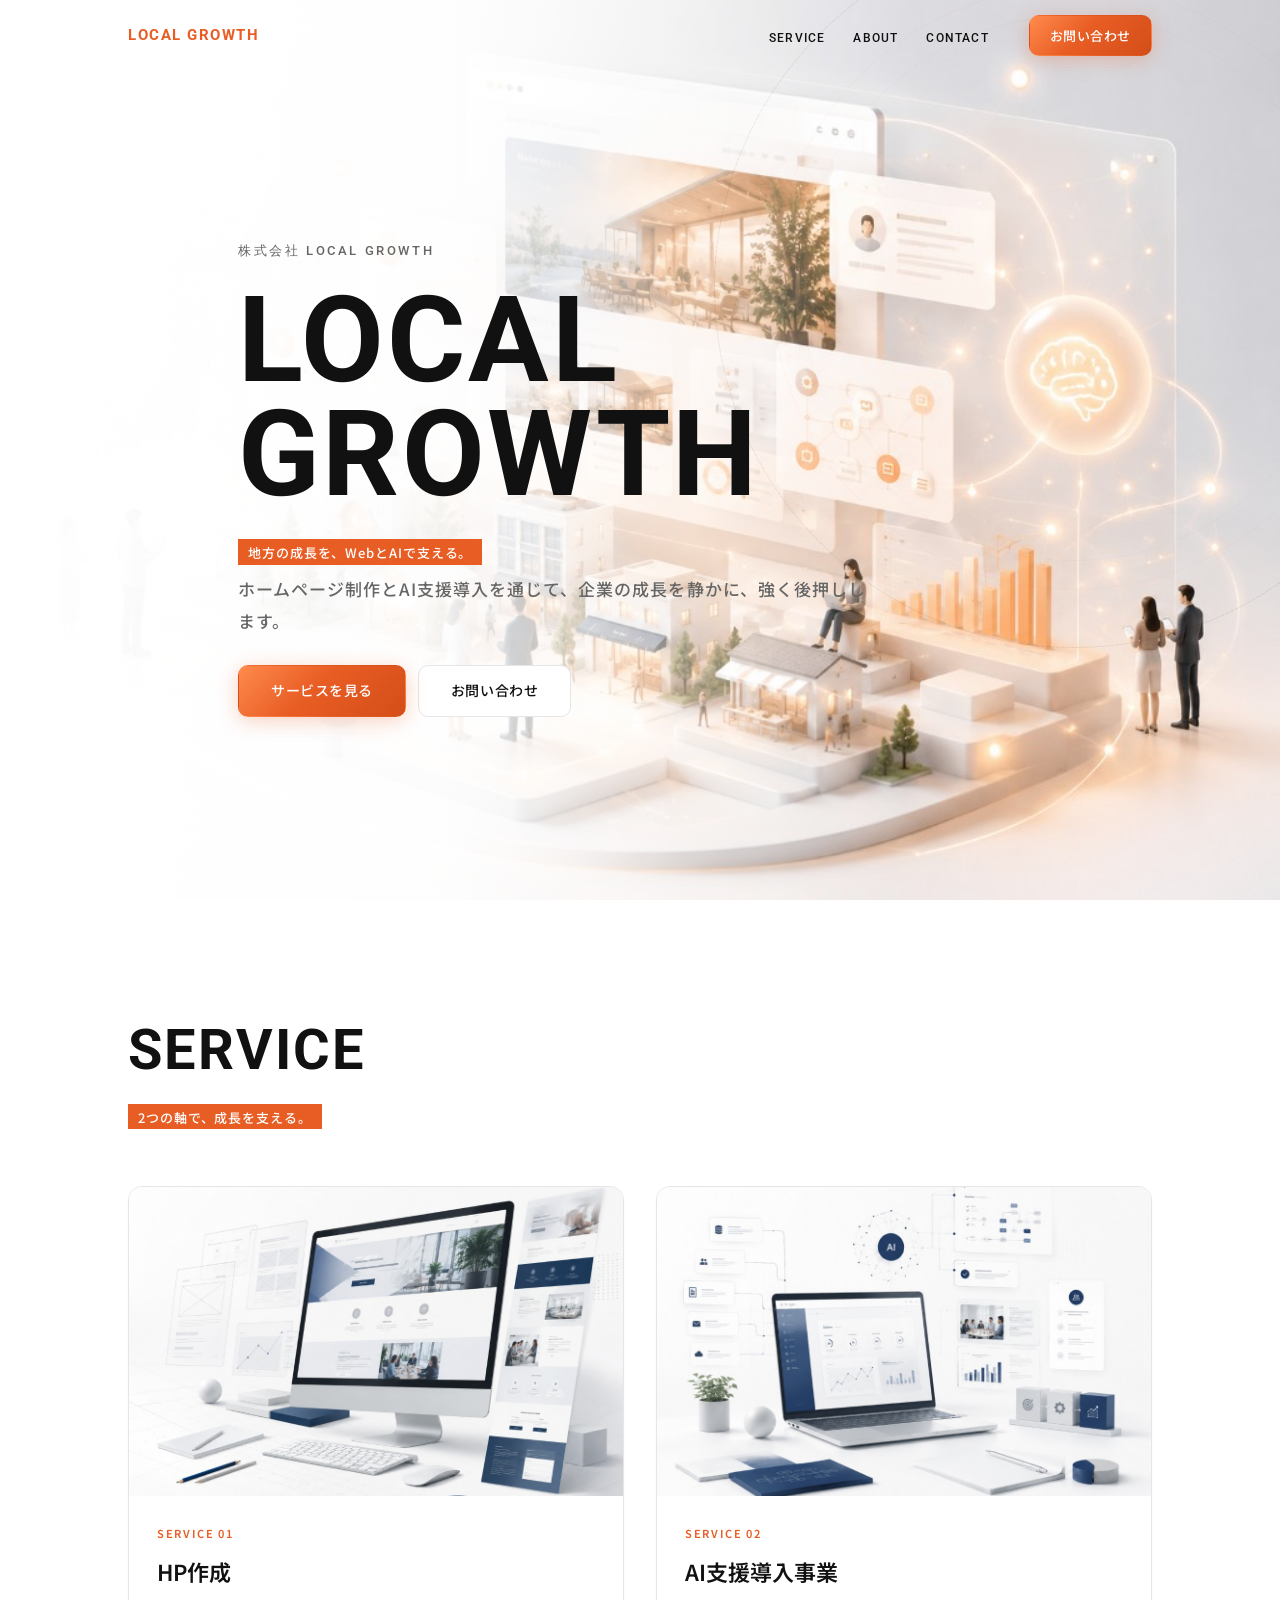
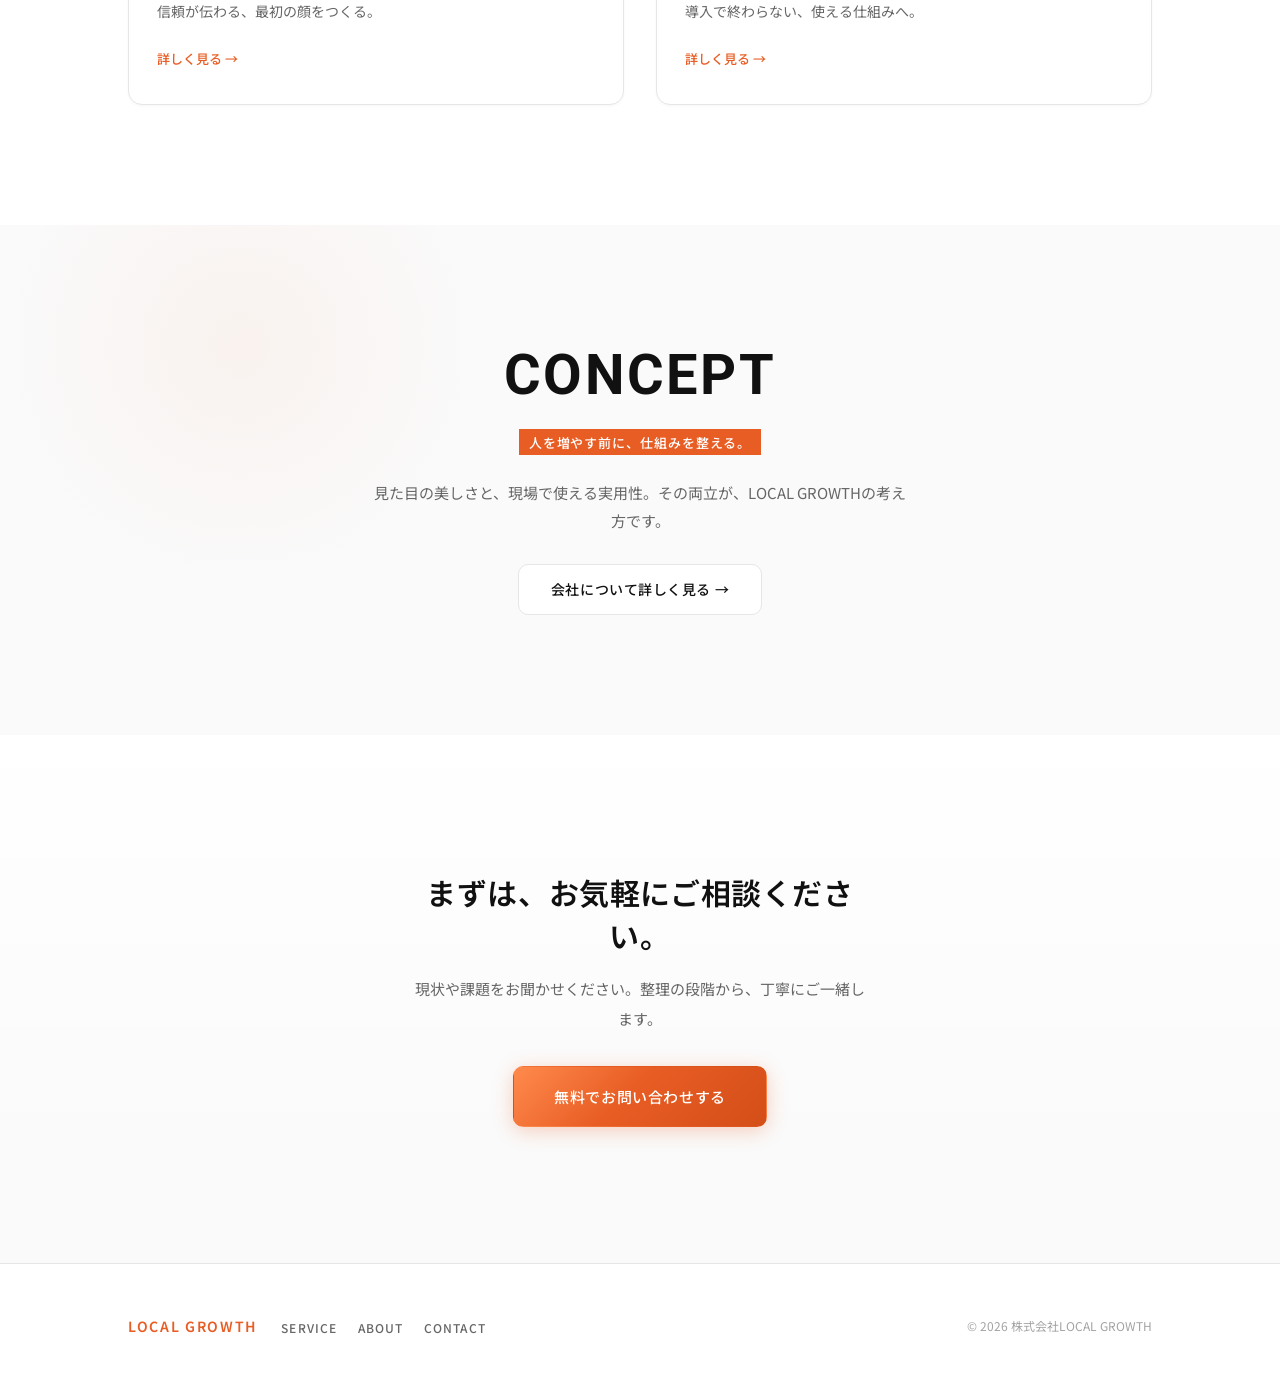
==== commit e917bf1d: "ギブリー風デザイン移植とCTA・ヒーロー強化を反映。 Roboto＋ゴシック基調、左スライド演出、text-band見出し、白背景へ刷新し、オレンジCTAのグローとindexフルブリードヒーローを追加" ====
--- a/index.html
+++ b/index.html
@@ -7,7 +7,7 @@
   <title>株式会社LOCAL GROWTH | 地方の成長を、WebとAIで支える</title>
   <link rel="preconnect" href="https://fonts.googleapis.com">
   <link rel="preconnect" href="https://fonts.gstatic.com" crossorigin>
-  <link href="https://fonts.googleapis.com/css2?family=Noto+Sans+JP:wght@400;500;600&display=swap" rel="stylesheet">
+  <link href="https://fonts.googleapis.com/css2?family=Roboto:wght@400;500;700&family=Noto+Sans+JP:wght@400;500;700&display=swap" rel="stylesheet">
   <link rel="stylesheet" href="style.css">
 </head>
 <body class="page-enter">
@@ -15,7 +15,6 @@
   <a href="#main" class="skip-link">メインコンテンツへ</a>
 
   <div class="mesh-bg" aria-hidden="true"></div>
-  <canvas class="particle-canvas" aria-hidden="true"></canvas>
 
   <header class="header" id="top">
     <div class="container header__inner">
@@ -39,23 +38,29 @@
   <main id="main">
 
     <!-- Hero -->
-    <section class="hero hero--top" aria-labelledby="hero-heading">
-      <div class="hero__grid-overlay" aria-hidden="true"></div>
-      <div class="container hero__inner">
+    <section class="hero hero--top hero--impact" aria-labelledby="hero-heading">
+      <div class="hero__backdrop" aria-hidden="true">
+        <img src="assets/images/hero-main.png" alt="" class="hero__backdrop-img" width="1920" height="1080" loading="eager">
+        <div class="hero__backdrop-fade"></div>
+      </div>
+      <div class="hero__arc" aria-hidden="true"></div>
+      <div class="hero__arc hero__arc--secondary" aria-hidden="true"></div>
+      <div class="container hero__inner hero__inner--impact">
         <div class="hero__content">
-          <p class="hero__label fade-in stagger-1">株式会社LOCAL GROWTH</p>
-          <h1 class="hero__title fade-in stagger-2" id="hero-heading">地方の成長を、<br><span class="text-accent">Web</span>と<span class="text-accent">AI</span>で支える。</h1>
-          <p class="hero__lead fade-in stagger-3">
+          <p class="hero__eyebrow animate-on-scroll givery-slide" data-hero-animate>株式会社 LOCAL GROWTH</p>
+          <h1 class="hero__headline" id="hero-heading">
+            <span class="hero__headline-line animate-on-scroll givery-slide" data-hero-animate>LOCAL</span>
+            <span class="hero__headline-line animate-on-scroll givery-slide" data-hero-animate>GROWTH</span>
+          </h1>
+          <p class="section__label text-band animate-on-scroll givery-slide" data-hero-animate>
+            <span class="text-band__inner">地方の成長を、WebとAIで支える。</span>
+          </p>
+          <p class="hero__lead animate-on-scroll givery-fade-up" data-hero-animate>
             ホームページ制作とAI支援導入を通じて、企業の成長を静かに、強く後押しします。
           </p>
-          <div class="hero__actions fade-in stagger-4">
+          <div class="hero__actions animate-on-scroll givery-fade-up" data-hero-animate>
             <a href="#service" class="btn btn--primary">サービスを見る</a>
             <a href="/contact" class="btn btn--outline">お問い合わせ</a>
-          </div>
-        </div>
-        <div class="hero__visual fade-in stagger-3 illust-float" aria-hidden="true">
-          <div class="hero__image-wrap">
-            <img src="assets/images/hero-main.png" alt="" class="hero__main-img" width="640" height="480" loading="eager">
           </div>
         </div>
       </div>
@@ -64,12 +69,12 @@
     <!-- Service ボタンカード -->
     <section class="section" id="service" aria-labelledby="service-heading">
       <div class="container">
-        <div class="section__header fade-in">
-          <p class="section__label">SERVICE</p>
-          <h2 class="section__title" id="service-heading">2つの軸で、成長を支える。</h2>
+        <div class="section__header animate-on-scroll givery-slide">
+          <h2 class="section__title-en" id="service-heading">SERVICE</h2>
+          <p class="section__label text-band"><span class="text-band__inner">2つの軸で、成長を支える。</span></p>
         </div>
-        <div class="service-btn-grid">
-          <a href="/service-hp" class="service-btn-card fade-in" data-glow>
+        <div class="service-btn-grid stagger-parent">
+          <a href="/service-hp" class="service-btn-card stagger-item animate-on-scroll givery-fade-up">
             <div class="service-btn-card__img">
               <img src="assets/images/service-web.png" alt="" width="600" height="400" loading="lazy">
             </div>
@@ -80,7 +85,7 @@
               <span class="service-btn-card__arrow" aria-hidden="true">詳しく見る →</span>
             </div>
           </a>
-          <a href="/service-ai" class="service-btn-card fade-in" data-glow>
+          <a href="/service-ai" class="service-btn-card stagger-item animate-on-scroll givery-fade-up">
             <div class="service-btn-card__img">
               <img src="assets/images/service-ai.png" alt="" width="600" height="400" loading="lazy">
             </div>
@@ -96,21 +101,21 @@
     </section>
 
     <!-- Teaser -->
-    <section class="section section--alt section--decor teaser" aria-labelledby="teaser-heading">
-      <div class="container teaser__inner fade-in">
-        <p class="section__label">CONCEPT</p>
-        <h2 class="teaser__title" id="teaser-heading">人を増やす前に、仕組みを整える。</h2>
-        <p class="teaser__text">見た目の美しさと、現場で使える実用性。その両立が、LOCAL GROWTHの考え方です。</p>
-        <a href="/about" class="btn btn--outline teaser__link">会社について詳しく見る →</a>
+    <section class="section section--alt section--fade-top section--decor teaser" aria-labelledby="teaser-heading-en">
+      <div class="container teaser__inner">
+        <h2 class="section__title-en animate-on-scroll givery-slide" id="teaser-heading-en">CONCEPT</h2>
+        <p class="section__label text-band animate-on-scroll givery-slide"><span class="text-band__inner">人を増やす前に、仕組みを整える。</span></p>
+        <p class="teaser__text animate-on-scroll givery-fade-up">見た目の美しさと、現場で使える実用性。その両立が、LOCAL GROWTHの考え方です。</p>
+        <a href="/about" class="btn btn--outline teaser__link animate-on-scroll givery-fade-up">会社について詳しく見る →</a>
       </div>
     </section>
 
     <!-- CTA -->
-    <section class="section cta-band" aria-labelledby="cta-heading">
-      <div class="container cta-band__inner fade-in">
+    <section class="section cta-band section--fade-top" aria-labelledby="cta-heading">
+      <div class="container cta-band__inner animate-on-scroll givery-fade-up">
         <h2 class="cta-band__title" id="cta-heading">まずは、お気軽にご相談ください。</h2>
         <p class="cta-band__text">現状や課題をお聞かせください。整理の段階から、丁寧にご一緒します。</p>
-        <a href="/contact" class="btn btn--primary btn--lg">無料でお問い合わせする</a>
+        <a href="/contact" class="btn btn--primary btn--lg animate-on-scroll givery-fade-up animate-delay-150">無料でお問い合わせする</a>
       </div>
     </section>
 
--- a/style.css
+++ b/style.css
@@ -5,36 +5,45 @@
 /* --- Design Tokens --- */
 :root {
   --color-bg: #FFFFFF;
-  --color-bg-alt: #FFF7F2;
-  --color-bg-warm: #FFEDE4;
-  --color-text: #1C1410;
-  --color-text-sub: #6B5A50;
+  --color-bg-alt: #FAFAFA;
+  --color-bg-warm: #F5F5F5;
+  --color-text: #111111;
+  --color-text-sub: #666666;
   --color-accent: #E85D24;
   --color-accent-light: #FF7A45;
   --color-accent-dark: #C44D1A;
-  --color-accent-soft: rgba(232, 93, 36, 0.1);
-  --color-accent-glow: rgba(232, 93, 36, 0.18);
-  --color-border: #F0E4DC;
+  --color-accent-soft: rgba(232, 93, 36, 0.08);
+  --color-accent-glow: rgba(232, 93, 36, 0.1);
+  --color-border: #E6E6E6;
   --color-white: #FFFFFF;
-
-  --gradient-hero: radial-gradient(ellipse 90% 70% at 80% 20%, rgba(232, 93, 36, 0.12) 0%, transparent 60%),
-                   radial-gradient(ellipse 60% 50% at 10% 80%, rgba(255, 140, 66, 0.08) 0%, transparent 55%);
-  --gradient-section: linear-gradient(180deg, var(--color-bg-alt) 0%, #FFEDE4 100%);
-  --gradient-cta: linear-gradient(135deg, #E85D24 0%, #FF8C42 100%);
-
-  --font-family: 'Noto Sans JP', -apple-system, BlinkMacSystemFont, 'Hiragino Sans', sans-serif;
-
-  --shadow-sm: 0 1px 3px rgba(232, 93, 36, 0.06);
-  --shadow-md: 0 4px 24px rgba(232, 93, 36, 0.1);
-  --shadow-lg: 0 12px 40px rgba(232, 93, 36, 0.14);
-  --shadow-orange: 0 8px 28px rgba(232, 93, 36, 0.25);
-
-  --radius: 8px;
+  --color-dark: #111111;
+
+  --gradient-hero: #FAFAFA;
+  --gradient-section: linear-gradient(180deg, #FAFAFA 0%, #FFFFFF 100%);
+  --gradient-cta: linear-gradient(135deg, #FF8A4C 0%, #E85D24 45%, #D44E18 100%);
+  --gradient-cta-hover: linear-gradient(135deg, #FF9A5E 0%, #F06A2E 50%, #E85D24 100%);
+  --shadow-cta: 0 4px 20px rgba(232, 93, 36, 0.28);
+  --shadow-cta-glow: 0 8px 32px rgba(232, 93, 36, 0.42), 0 0 48px rgba(255, 138, 76, 0.22);
+
+  --font-family: 'Noto Sans JP', 'Hiragino Sans', -apple-system, BlinkMacSystemFont, sans-serif;
+  --font-body: 'Noto Sans JP', 'Hiragino Sans', -apple-system, BlinkMacSystemFont, sans-serif;
+  --font-en: 'Roboto', sans-serif;
+  --font-display: var(--font-body);
+  --letter-wide: 0.1em;
+  --ease-givery: cubic-bezier(0.39, 0.575, 0.565, 1);
+  --ease-givery-slide: cubic-bezier(0.26, 1, 0, 0.98);
+
+  --shadow-sm: 0 1px 3px rgba(28, 20, 16, 0.04);
+  --shadow-md: 0 4px 24px rgba(28, 20, 16, 0.07);
+  --shadow-lg: 0 12px 40px rgba(28, 20, 16, 0.10);
+  --shadow-orange: 0 6px 24px rgba(232, 93, 36, 0.18);
+
+  --radius: 10px;
   --radius-full: 9999px;
 
   --container-max: 1120px;
   --container-padding: 24px;
-  --section-gap: 64px;
+  --section-gap: 72px;
   --header-height: 72px;
 
   --transition: 0.3s ease;
@@ -44,14 +53,14 @@
 @media (min-width: 768px) {
   :root {
     --container-padding: 40px;
-    --section-gap: 80px;
+    --section-gap: 96px;
   }
 }
 
 @media (min-width: 1024px) {
   :root {
     --container-padding: 48px;
-    --section-gap: 96px;
+    --section-gap: 120px;
   }
 }
 
@@ -69,6 +78,15 @@
   scroll-padding-top: var(--header-height);
 }
 
+html.is-loading body {
+  opacity: 0;
+}
+
+html.is-loaded body {
+  opacity: 1;
+  transition: opacity 0.5s var(--ease-givery);
+}
+
 @media (prefers-reduced-motion: reduce) {
   html {
     scroll-behavior: auto;
@@ -82,13 +100,13 @@
     transition-duration: 0.01ms !important;
   }
 
-  .illust-float.is-visible {
+  .illust-float.is-floating {
     animation: none !important;
   }
 }
 
 body {
-  font-family: var(--font-family);
+  font-family: var(--font-body);
   font-size: 15px;
   font-weight: 400;
   line-height: 1.8;
@@ -169,16 +187,233 @@
   opacity: 1;
 }
 
-/* --- Fade-in Animation --- */
+/* --- Scroll Animations (Givery-style) --- */
+.animate-on-scroll,
 .fade-in {
   opacity: 0;
-  transform: translateY(24px);
-  transition: opacity var(--transition-slow), transform var(--transition-slow);
-}
-
+  will-change: opacity, transform;
+}
+
+.animate-on-scroll.is-visible,
 .fade-in.is-visible {
   opacity: 1;
-  transform: translateY(0);
+  transform: none;
+  will-change: auto;
+}
+
+/* givery-slide: 左からスライド */
+.animate-on-scroll.givery-slide:not(.is-visible),
+.givery-slide:not(.is-visible) {
+  opacity: 0;
+  transform: translateX(-48px);
+}
+
+.animate-on-scroll.givery-slide.is-visible,
+.givery-slide.is-visible {
+  transition:
+    opacity 0.625s var(--ease-givery),
+    transform 0.95s var(--ease-givery-slide);
+}
+
+/* givery-fade-up */
+.animate-on-scroll.givery-fade-up:not(.is-visible),
+.givery-fade-up:not(.is-visible) {
+  opacity: 0;
+  transform: translateY(20px);
+}
+
+.animate-on-scroll.givery-fade-up.is-visible,
+.givery-fade-up.is-visible {
+  transition:
+    opacity 0.8s var(--ease-givery),
+    transform 1s var(--ease-givery-slide);
+}
+
+/* legacy aliases → givery motion */
+.animate-on-scroll.fade-up:not(.is-visible),
+.fade-in:not(.is-visible) {
+  opacity: 0;
+  transform: translateY(20px);
+}
+
+.animate-on-scroll.fade-up.is-visible,
+.fade-in.is-visible {
+  transition:
+    opacity 0.8s var(--ease-givery),
+    transform 1s var(--ease-givery-slide);
+}
+
+.animate-on-scroll.fade-up-subtle:not(.is-visible) {
+  opacity: 0;
+  transform: translateY(16px);
+}
+
+.animate-on-scroll.fade-left:not(.is-visible) {
+  opacity: 0;
+  transform: translateX(-32px);
+}
+
+.animate-on-scroll.fade-left.is-visible {
+  transition:
+    opacity 0.625s var(--ease-givery),
+    transform 0.95s var(--ease-givery-slide);
+}
+
+.animate-on-scroll.fade-right:not(.is-visible),
+.animate-on-scroll.fade-right-hero:not(.is-visible) {
+  opacity: 0;
+  transform: translateX(32px);
+}
+
+.animate-on-scroll.fade-right.is-visible,
+.animate-on-scroll.fade-right-hero.is-visible {
+  transition:
+    opacity 0.625s var(--ease-givery),
+    transform 0.95s var(--ease-givery-slide);
+}
+
+.animate-on-scroll.zoom-in:not(.is-visible) {
+  opacity: 0;
+  transform: translateY(16px) scale(0.98);
+}
+
+.animate-on-scroll.zoom-in.is-visible {
+  transition:
+    opacity 0.625s var(--ease-givery),
+    transform 0.95s var(--ease-givery-slide);
+}
+
+/* text-band */
+.text-band {
+  display: inline-block;
+  position: relative;
+  z-index: 1;
+  margin-top: 12px;
+  padding: 2px 0 0;
+  line-height: 1.3;
+  letter-spacing: 0.07em;
+  color: var(--color-white);
+  font-size: 13px;
+  font-weight: 500;
+}
+
+.text-band::after {
+  content: '';
+  position: absolute;
+  top: 0;
+  right: 0;
+  bottom: 0;
+  left: 0;
+  z-index: -1;
+  background-color: var(--color-accent);
+  transform: scaleX(0);
+  transform-origin: left center;
+  transition: transform 0.9s var(--ease-givery-slide);
+}
+
+.text-band.is-visible::after,
+.is-visible .text-band::after {
+  transform: scaleX(1);
+}
+
+.text-band__inner {
+  display: inline-block;
+  padding: 4px 10px 3px;
+  opacity: 0;
+  transition: opacity 0.3s var(--ease-givery);
+}
+
+.text-band.is-visible .text-band__inner,
+.is-visible .text-band .text-band__inner {
+  opacity: 1;
+  transition-delay: 0.15s;
+}
+
+/* stagger */
+.stagger-parent .stagger-item.is-visible:nth-child(1) { transition-delay: 0s; }
+.stagger-parent .stagger-item.is-visible:nth-child(2) { transition-delay: 0.08s; }
+.stagger-parent .stagger-item.is-visible:nth-child(3) { transition-delay: 0.16s; }
+.stagger-parent .stagger-item.is-visible:nth-child(4) { transition-delay: 0.24s; }
+.stagger-parent .stagger-item.is-visible:nth-child(5) { transition-delay: 0.32s; }
+.stagger-parent .stagger-item.is-visible:nth-child(6) { transition-delay: 0.4s; }
+.stagger-parent .stagger-item.is-visible:nth-child(7) { transition-delay: 0.48s; }
+.stagger-parent .stagger-item.is-visible:nth-child(8) { transition-delay: 0.56s; }
+
+.stagger-parent .stagger-item.is-visible {
+  transition:
+    opacity 0.625s var(--ease-givery),
+    transform 0.95s var(--ease-givery-slide);
+}
+
+.animate-delay-150.is-visible {
+  transition-delay: 0.15s !important;
+}
+
+/* Hero parallax layer (avoids transform conflict) */
+.hero__parallax-layer {
+  width: 100%;
+  transition: transform 0.1s linear;
+  will-change: transform;
+}
+
+/* Givery-style card hover */
+@media (hover: hover) {
+  .service-btn-card.is-visible:hover,
+  .about-team-card.is-visible:hover,
+  .about-why-card.is-visible:hover,
+  .benefit-card.is-visible:hover,
+  .about-pillar.is-visible:hover,
+  .pain-card.is-visible:hover,
+  .use-case-card.is-visible:hover,
+  .scope-card.is-visible:hover {
+    opacity: 0.85;
+    transform: none;
+    box-shadow: var(--shadow-sm);
+  }
+
+  .service-btn-card.is-visible:hover .service-btn-card__img img,
+  .benefit-card.is-visible:hover .service-btn-card__img img {
+    transform: scale(1.05);
+  }
+}
+
+@media (prefers-reduced-motion: reduce) {
+  .animate-on-scroll,
+  .fade-in {
+    opacity: 1 !important;
+    transform: none !important;
+    transition: none !important;
+    will-change: auto;
+  }
+
+  .text-band::after {
+    transform: scaleX(1) !important;
+  }
+
+  .text-band__inner {
+    opacity: 1 !important;
+  }
+
+  .btn--primary::after,
+  .floating-cta::after {
+    display: none;
+  }
+
+  .btn--primary:hover,
+  .floating-cta:hover {
+    filter: none;
+  }
+}
+
+@media (max-width: 767px) {
+  .animate-on-scroll.givery-slide:not(.is-visible),
+  .givery-slide:not(.is-visible) {
+    transform: translateX(-24px);
+  }
+
+  .animate-on-scroll.fade-left:not(.is-visible) {
+    transform: translateX(-24px);
+  }
 }
 
 /* --- Buttons --- */
@@ -204,26 +439,46 @@
   background: var(--gradient-cta);
   color: var(--color-white);
   border-color: transparent;
-  box-shadow: var(--shadow-orange);
+  box-shadow: var(--shadow-cta);
+  position: relative;
+  overflow: hidden;
+  z-index: 0;
+}
+
+.btn--primary::after {
+  content: '';
+  position: absolute;
+  inset: 0;
+  background: linear-gradient(105deg, transparent 35%, rgba(255, 255, 255, 0.28) 50%, transparent 65%);
+  transform: translateX(-120%);
+  transition: transform 0.55s var(--ease-givery);
+  pointer-events: none;
+  z-index: -1;
 }
 
 .btn--primary:hover {
-  background: linear-gradient(135deg, #C44D1A 0%, #E85D24 100%);
+  background: var(--gradient-cta-hover);
   border-color: transparent;
   opacity: 1;
-  transform: translateY(-1px);
-  box-shadow: 0 10px 32px rgba(232, 93, 36, 0.3);
+  transform: none;
+  box-shadow: var(--shadow-cta-glow);
+  filter: brightness(1.05);
+}
+
+.btn--primary:hover::after {
+  transform: translateX(120%);
 }
 
 .btn--outline {
   background-color: var(--color-white);
-  color: var(--color-accent);
-  border-color: var(--color-accent);
+  color: var(--color-text);
+  border-color: var(--color-border);
+  border-width: 1px;
 }
 
 .btn--outline:hover {
-  background-color: var(--color-accent-soft);
-  border-color: var(--color-accent-dark);
+  background-color: #FAFAFA;
+  border-color: var(--color-border);
   opacity: 1;
 }
 
@@ -240,6 +495,24 @@
 /* --- Section Common --- */
 .section {
   padding: var(--section-gap) 0;
+  position: relative;
+}
+
+.section--fade-top::before {
+  content: '';
+  position: absolute;
+  top: 0;
+  left: 0;
+  right: 0;
+  height: min(35vw, 420px);
+  background: linear-gradient(180deg, #fff 0%, transparent 100%);
+  pointer-events: none;
+  z-index: 0;
+}
+
+.section > .container {
+  position: relative;
+  z-index: 1;
 }
 
 .section--alt {
@@ -265,28 +538,52 @@
 }
 
 .section__header {
-  margin-bottom: 48px;
+  margin-bottom: 56px;
+}
+
+.section__header .section__title-en {
+  margin-bottom: 20px;
+}
+
+.section__title-en {
+  font-family: var(--font-en);
+  font-size: clamp(36px, 6vw, 56px);
+  font-weight: 700;
+  line-height: 1.1;
+  letter-spacing: 0.04em;
+  color: var(--color-text);
+  margin: 0;
 }
 
 .section__label {
+  display: inline-block;
+  margin: 0;
+  font-size: 13px;
+  font-weight: 500;
+  letter-spacing: 0.07em;
+  color: var(--color-white);
+}
+
+.section__label:not(.text-band) {
   display: inline-flex;
   align-items: center;
-  gap: 12px;
-  font-size: 12px;
+  gap: 14px;
+  font-family: var(--font-en);
+  font-size: 11px;
   font-weight: 500;
-  letter-spacing: 0.2em;
+  letter-spacing: var(--letter-wide);
+  text-transform: uppercase;
   color: var(--color-text-sub);
-  margin-bottom: 16px;
-}
-
-.section__label::before {
+  margin-bottom: 20px;
+}
+
+.section__label:not(.text-band)::before {
   content: '';
   display: block;
-  width: 28px;
-  height: 3px;
-  background: var(--gradient-cta);
-  border-radius: 2px;
-  opacity: 1;
+  width: 40px;
+  height: 1px;
+  background: var(--color-accent);
+  opacity: 0.7;
 }
 
 .text-accent {
@@ -294,19 +591,12 @@
 }
 
 .section__title {
-  font-size: clamp(24px, 4vw, 32px);
-  font-weight: 600;
-  line-height: 1.5;
+  font-family: var(--font-body);
+  font-size: clamp(20px, 3vw, 28px);
+  font-weight: 600;
+  line-height: 1.45;
   letter-spacing: 0.02em;
   color: var(--color-text);
-}
-
-#service .section__title,
-#why .section__title {
-  background: linear-gradient(90deg, var(--color-text) 60%, var(--color-accent) 100%);
-  -webkit-background-clip: text;
-  -webkit-text-fill-color: transparent;
-  background-clip: text;
 }
 
 /* --- Card --- */
@@ -350,7 +640,7 @@
   transition: transform var(--transition-slow);
 }
 
-.illust-float.is-visible {
+.illust-float.is-floating {
   animation: float 6s ease-in-out infinite;
 }
 
@@ -457,11 +747,11 @@
 }
 
 .header.is-scrolled {
-  background-color: rgba(255, 255, 255, 0.92);
+  background-color: rgba(255, 255, 255, 0.82);
   backdrop-filter: blur(12px);
   -webkit-backdrop-filter: blur(12px);
   border-bottom-color: var(--color-border);
-  box-shadow: var(--shadow-sm);
+  box-shadow: 0 1px 0 rgba(28, 20, 16, 0.06);
 }
 
 .header__inner {
@@ -472,9 +762,10 @@
 }
 
 .header__logo {
+  font-family: var(--font-en);
   font-size: 15px;
-  font-weight: 600;
-  letter-spacing: 0.12em;
+  font-weight: 700;
+  letter-spacing: 0.1em;
   color: var(--color-accent);
   text-decoration: none;
 }
@@ -546,9 +837,10 @@
 }
 
 .header__nav-link {
+  font-family: var(--font-en);
   font-size: 14px;
   font-weight: 500;
-  letter-spacing: 0.15em;
+  letter-spacing: 0.1em;
   color: var(--color-text);
   text-decoration: none;
 }
@@ -596,33 +888,171 @@
   min-height: 100vh;
   display: flex;
   align-items: center;
-  background: var(--gradient-hero);
+  background: var(--color-bg);
   position: relative;
   overflow: hidden;
 }
 
-.hero::before {
+.hero__arc {
+  position: absolute;
+  top: -10%;
+  right: -15%;
+  width: min(60vw, 640px);
+  aspect-ratio: 1;
+  border-radius: 50%;
+  border: 1px solid rgba(0, 0, 0, 0.06);
+  opacity: 0.5;
+  pointer-events: none;
+  z-index: 0;
+}
+
+.hero__arc::before {
   content: '';
   position: absolute;
-  width: 600px;
-  height: 600px;
+  inset: 12%;
   border-radius: 50%;
-  background: radial-gradient(circle, var(--color-accent-glow) 0%, transparent 70%);
-  top: -200px;
-  right: -100px;
+  border: 1px solid rgba(0, 0, 0, 0.04);
+}
+
+/* Hero — Impact (index full-bleed) */
+@keyframes arcDrift {
+  to { transform: rotate(360deg); }
+}
+
+.hero--impact {
+  min-height: 100svh;
+  padding-bottom: 64px;
+  align-items: center;
+}
+
+.hero__backdrop {
+  position: absolute;
+  inset: 0;
+  z-index: 0;
   pointer-events: none;
 }
 
-.hero::after {
-  content: '';
+.hero__backdrop-img {
+  width: 100%;
+  height: 100%;
+  object-fit: cover;
+  object-position: 70% center;
+}
+
+.hero__backdrop-fade {
   position: absolute;
-  width: 400px;
-  height: 400px;
-  border-radius: 50%;
-  background: radial-gradient(circle, rgba(255, 140, 66, 0.1) 0%, transparent 70%);
-  bottom: -100px;
-  left: -100px;
-  pointer-events: none;
+  inset: 0;
+  background: linear-gradient(90deg, #fff 0%, rgba(255, 255, 255, 0.92) 35%, rgba(255, 255, 255, 0.4) 55%, transparent 72%);
+}
+
+.hero--impact .hero__arc {
+  top: -8%;
+  right: -12%;
+  width: min(72vw, 720px);
+  border-color: rgba(0, 0, 0, 0.08);
+  opacity: 0.55;
+  animation: arcDrift 120s linear infinite;
+}
+
+.hero__arc--secondary {
+  top: 2%;
+  right: -5%;
+  width: min(52vw, 520px);
+  border-style: dashed;
+  border-color: rgba(232, 93, 36, 0.12);
+  opacity: 0.35;
+  animation: arcDrift 90s linear infinite reverse;
+}
+
+.hero__arc--secondary::before {
+  inset: 8%;
+  border-color: rgba(232, 93, 36, 0.08);
+}
+
+.hero__inner--impact {
+  grid-template-columns: 1fr;
+  max-width: 900px;
+  width: 100%;
+  z-index: 2;
+}
+
+.hero--impact .hero__content {
+  max-width: 640px;
+}
+
+.hero__eyebrow {
+  font-family: var(--font-en);
+  font-size: 13px;
+  font-weight: 500;
+  letter-spacing: 0.2em;
+  text-transform: uppercase;
+  color: var(--color-text-sub);
+  margin-bottom: 20px;
+}
+
+.hero__headline {
+  display: flex;
+  flex-direction: column;
+  margin: 0 0 8px;
+  gap: 0;
+}
+
+.hero__headline-line {
+  display: block;
+  font-family: var(--font-en);
+  font-size: clamp(56px, 14vw, 120px);
+  font-weight: 700;
+  line-height: 0.95;
+  letter-spacing: 0.02em;
+  color: var(--color-text);
+}
+
+.hero--impact .text-band {
+  margin-top: 20px;
+  margin-bottom: 8px;
+}
+
+@media (max-width: 767px) {
+  .hero--impact {
+    text-align: center;
+    align-items: flex-end;
+    padding-bottom: 48px;
+  }
+
+  .hero__backdrop-img {
+    object-position: center 30%;
+  }
+
+  .hero__backdrop-fade {
+    background: linear-gradient(180deg, rgba(255, 255, 255, 0.15) 0%, rgba(255, 255, 255, 0.88) 45%, #fff 72%);
+  }
+
+  .hero--impact .hero__content {
+    max-width: none;
+    margin: 0 auto;
+  }
+
+  .hero--impact .hero__actions {
+    justify-content: center;
+  }
+
+  .hero--impact .hero__arc,
+  .hero__arc--secondary {
+    width: min(90vw, 400px);
+    opacity: 0.25;
+    right: -25%;
+  }
+
+  .hero__headline-line {
+    font-size: clamp(48px, 18vw, 72px);
+  }
+}
+
+@media (prefers-reduced-motion: reduce) {
+  .hero--impact .hero__arc,
+  .hero__arc--secondary {
+    animation: none;
+  }
 }
 
 .hero__inner {
@@ -639,23 +1069,33 @@
     grid-template-columns: 1fr 1fr;
     gap: 64px;
   }
+
+  .hero__inner--impact {
+    grid-template-columns: 1fr;
+    gap: 0;
+  }
 }
 
 .hero__label {
-  font-size: 12px;
-  font-weight: 600;
-  letter-spacing: 0.15em;
-  color: var(--color-accent);
-  margin-bottom: 20px;
-  display: inline-block;
-  background: var(--color-accent-soft);
-  padding: 6px 16px;
-  border-radius: var(--radius-full);
-  border: 1px solid rgba(232, 93, 36, 0.15);
+  font-family: var(--font-en);
+  font-size: clamp(28px, 5vw, 42px);
+  font-weight: 700;
+  letter-spacing: 0.04em;
+  line-height: 1.1;
+  color: var(--color-text);
+  margin-bottom: 16px;
+  background: none;
+  padding: 0;
+  border: none;
+}
+
+.hero__label::before {
+  display: none;
 }
 
 .hero__title {
-  font-size: clamp(28px, 5vw, 44px);
+  font-family: var(--font-body);
+  font-size: clamp(22px, 3.5vw, 32px);
   font-weight: 600;
   line-height: 1.45;
   letter-spacing: 0.02em;
@@ -665,9 +1105,11 @@
 
 .hero__lead {
   font-size: clamp(15px, 2vw, 17px);
+  font-weight: 500;
   line-height: 1.9;
+  letter-spacing: 0.06em;
   color: var(--color-text-sub);
-  margin-bottom: 20px;
+  margin-bottom: 28px;
 }
 
 .hero__text {
@@ -1217,11 +1659,17 @@
 }
 
 .contact__title {
-  font-size: clamp(22px, 4vw, 28px);
-  font-weight: 600;
-  line-height: 1.5;
+  font-family: var(--font-body);
+  font-size: clamp(20px, 3vw, 28px);
+  font-weight: 600;
+  line-height: 1.45;
+  letter-spacing: 0.02em;
+  margin-bottom: 20px;
+  color: var(--color-text);
+}
+
+.contact__side .section__title-en {
   margin-bottom: 16px;
-  color: var(--color-text);
 }
 
 .contact__lead {
@@ -1669,36 +2117,14 @@
   to { opacity: 1; }
 }
 
-/* メッシュ背景 */
+/* メッシュ背景（非表示） */
 .mesh-bg {
-  position: fixed;
-  inset: 0;
-  z-index: -2;
-  background:
-    radial-gradient(ellipse 60% 50% at 20% 20%, rgba(232, 93, 36, 0.08) 0%, transparent 50%),
-    radial-gradient(ellipse 50% 40% at 80% 60%, rgba(255, 140, 66, 0.06) 0%, transparent 50%);
-  animation: meshMove 12s ease-in-out infinite alternate;
-  pointer-events: none;
-}
-
-@keyframes meshMove {
-  0% { transform: scale(1) translate(0, 0); }
-  100% { transform: scale(1.05) translate(-2%, 1%); }
+  display: none;
 }
 
 .particle-canvas {
-  position: fixed;
-  inset: 0;
-  z-index: -1;
-  pointer-events: none;
-  opacity: 0.4;
-}
-
-/* スタッガー */
-.stagger-1 { transition-delay: 0.1s; }
-.stagger-2 { transition-delay: 0.2s; }
-.stagger-3 { transition-delay: 0.35s; }
-.stagger-4 { transition-delay: 0.5s; }
+  display: none;
+}
 
 /* Hero トップ */
 .hero--top {
@@ -1706,14 +2132,7 @@
 }
 
 .hero__grid-overlay {
-  position: absolute;
-  inset: 0;
-  background-image:
-    linear-gradient(rgba(232, 93, 36, 0.03) 1px, transparent 1px),
-    linear-gradient(90deg, rgba(232, 93, 36, 0.03) 1px, transparent 1px);
-  background-size: 48px 48px;
-  mask-image: radial-gradient(ellipse 80% 70% at 50% 50%, black 20%, transparent 80%);
-  pointer-events: none;
+  display: none;
 }
 
 .hero__image-wrap {
@@ -1725,8 +2144,8 @@
 .hero__main-img {
   width: 100%;
   border-radius: 16px;
-  box-shadow: var(--shadow-lg), 0 0 60px var(--color-accent-glow);
-  border: 3px solid var(--color-white);
+  box-shadow: var(--shadow-lg);
+  border: 1px solid rgba(255, 255, 255, 0.9);
 }
 
 /* サービスボタンカード */
@@ -1749,31 +2168,15 @@
   color: inherit;
   background: var(--color-white);
   border: 1px solid var(--color-border);
-  border-radius: 12px;
+  border-radius: 14px;
   overflow: hidden;
   box-shadow: var(--shadow-sm);
-  transition: transform var(--transition), box-shadow var(--transition);
+  transition: opacity 0.45s var(--ease-givery);
   position: relative;
 }
 
 .service-btn-card::before {
-  content: '';
-  position: absolute;
-  inset: 0;
-  background: radial-gradient(circle at var(--glow-x, 50%) var(--glow-y, 50%), rgba(232, 93, 36, 0.12) 0%, transparent 50%);
-  opacity: 0;
-  transition: opacity var(--transition);
-  pointer-events: none;
-  z-index: 1;
-}
-
-.service-btn-card:hover::before {
-  opacity: 1;
-}
-
-.service-btn-card:hover {
-  transform: translateY(-6px);
-  box-shadow: var(--shadow-lg), 0 0 40px var(--color-accent-glow);
+  display: none;
 }
 
 .service-btn-card__img {
@@ -1786,7 +2189,7 @@
   width: 100%;
   height: 100%;
   object-fit: cover;
-  transition: transform var(--transition-slow);
+  transition: transform 0.45s var(--ease-givery);
 }
 
 .service-btn-card:hover .service-btn-card__img img {
@@ -1842,11 +2245,21 @@
   margin: 0 auto;
 }
 
+.teaser__inner .section__title-en {
+  margin-bottom: 20px;
+}
+
+.teaser__inner .text-band {
+  margin-bottom: 24px;
+}
+
 .teaser__title {
-  font-size: clamp(22px, 4vw, 28px);
-  font-weight: 600;
-  line-height: 1.5;
-  margin-bottom: 16px;
+  font-family: var(--font-body);
+  font-size: clamp(22px, 4vw, 30px);
+  font-weight: 600;
+  line-height: 1.45;
+  letter-spacing: 0.02em;
+  margin-bottom: 20px;
 }
 
 .teaser__text {
@@ -1862,11 +2275,18 @@
 
 /* CTA Band */
 .cta-band {
-  background: var(--gradient-section);
+  background: var(--color-bg-alt);
+}
+
+.section.cta-band {
+  padding-top: calc(var(--section-gap) + 16px);
+  padding-bottom: calc(var(--section-gap) + 16px);
 }
 
 .cta-band--strong {
-  background: linear-gradient(135deg, var(--color-bg-warm) 0%, #FFD4BC 100%);
+  background: var(--color-bg);
+  border-top: 1px solid var(--color-border);
+  border-bottom: 1px solid var(--color-border);
 }
 
 .cta-band__inner {
@@ -1876,17 +2296,19 @@
 }
 
 .cta-band__title {
-  font-size: clamp(22px, 4vw, 28px);
-  font-weight: 600;
-  line-height: 1.5;
-  margin-bottom: 12px;
+  font-family: var(--font-body);
+  font-size: clamp(22px, 4vw, 30px);
+  font-weight: 600;
+  line-height: 1.45;
+  letter-spacing: 0.02em;
+  margin-bottom: 16px;
 }
 
 .cta-band__text {
   font-size: 15px;
   color: var(--color-text-sub);
-  line-height: 1.8;
-  margin-bottom: 28px;
+  line-height: 2;
+  margin-bottom: 32px;
 }
 
 .btn--lg {
@@ -1899,6 +2321,9 @@
 .page-hero {
   padding-top: calc(var(--header-height) + 48px);
   padding-bottom: 64px;
+  background: var(--color-bg);
+  position: relative;
+  overflow: hidden;
 }
 
 .page-hero--compact {
@@ -1926,10 +2351,23 @@
 }
 
 .page-hero__title {
-  font-size: clamp(28px, 4vw, 40px);
+  font-family: var(--font-body);
+  font-size: clamp(22px, 3.5vw, 32px);
   font-weight: 600;
   line-height: 1.45;
-  margin-bottom: 20px;
+  letter-spacing: 0.02em;
+  margin-bottom: 24px;
+}
+
+.page-hero .section__title-en,
+.page-hero .hero__label {
+  font-family: var(--font-en);
+  font-size: clamp(28px, 5vw, 42px);
+  font-weight: 700;
+  letter-spacing: 0.04em;
+  line-height: 1.1;
+  color: var(--color-text);
+  margin-bottom: 16px;
 }
 
 .page-hero__lead {
@@ -1940,9 +2378,9 @@
 
 .page-hero__img {
   width: 100%;
-  border-radius: 12px;
+  border-radius: 14px;
   box-shadow: var(--shadow-lg);
-  border: 3px solid var(--color-white);
+  border: 1px solid rgba(255, 255, 255, 0.9);
 }
 
 .page--sub {
@@ -1968,12 +2406,13 @@
   border-radius: var(--radius);
   padding: 32px 24px;
   box-shadow: var(--shadow-sm);
-  transition: transform var(--transition), box-shadow var(--transition);
+  transition: opacity 0.45s var(--ease-givery);
 }
 
 .benefit-card:hover {
-  transform: translateY(-4px);
-  box-shadow: var(--shadow-md);
+  opacity: 0.85;
+  transform: none;
+  box-shadow: var(--shadow-sm);
 }
 
 .benefit-card__num {
@@ -2087,6 +2526,112 @@
   height: 420px;
   border: none;
   background: #0a0e17;
+}
+
+/* Mobile demo launch (replaces cramped iframe) */
+.demo-launch--mobile {
+  display: none;
+}
+
+.demo-launch {
+  background: var(--color-white);
+  border: 1px solid var(--color-border);
+  border-radius: 12px;
+  box-shadow: var(--shadow-lg);
+  padding: 20px 18px 22px;
+}
+
+.demo-launch__screen {
+  display: flex;
+  flex-direction: column;
+  gap: 12px;
+  padding: 20px 16px;
+  border-radius: 10px;
+  margin-bottom: 16px;
+  min-height: 148px;
+  border: 1px solid var(--color-border);
+}
+
+.demo-launch__screen--hp {
+  background: linear-gradient(145deg, #0a0e17 0%, #1a2238 55%, #111827 100%);
+  color: #f1f5f9;
+}
+
+.demo-launch__screen--ai {
+  background: linear-gradient(145deg, #0f1419 0%, #1f2937 55%, #111827 100%);
+  color: #f1f5f9;
+}
+
+.demo-launch__pill {
+  align-self: flex-start;
+  font-size: 10px;
+  font-weight: 600;
+  letter-spacing: 0.1em;
+  padding: 4px 10px;
+  border-radius: 999px;
+  background: rgba(255, 255, 255, 0.08);
+  border: 1px solid rgba(255, 255, 255, 0.12);
+}
+
+.demo-launch__headline {
+  font-size: 15px;
+  font-weight: 600;
+  line-height: 1.55;
+}
+
+.demo-launch__metrics,
+.demo-launch__chips {
+  display: flex;
+  flex-wrap: wrap;
+  gap: 8px;
+  margin-top: auto;
+}
+
+.demo-launch__metrics span,
+.demo-launch__chips span {
+  font-size: 11px;
+  font-weight: 500;
+  padding: 6px 10px;
+  border-radius: 8px;
+  background: rgba(255, 255, 255, 0.06);
+  border: 1px solid rgba(255, 255, 255, 0.1);
+}
+
+.demo-launch__screen--hp .demo-launch__metrics span {
+  color: #a5b4fc;
+}
+
+.demo-launch__screen--ai .demo-launch__chips span {
+  color: #fdba74;
+}
+
+.demo-launch__text {
+  font-size: 13px;
+  line-height: 1.75;
+  color: var(--color-text-sub);
+  margin-bottom: 16px;
+}
+
+.demo-launch__btn {
+  min-height: 52px;
+}
+
+.works__fullscreen-wrap {
+  text-align: center;
+}
+
+@media (max-width: 767px) {
+  .demo-browser--desktop {
+    display: none;
+  }
+
+  .demo-launch--mobile {
+    display: block;
+  }
+
+  .works__fullscreen--desktop {
+    display: none;
+  }
 }
 
 @media (min-width: 768px) {
@@ -2597,15 +3142,32 @@
   font-size: 14px;
   font-weight: 600;
   border-radius: var(--radius-full);
-  box-shadow: var(--shadow-orange);
+  box-shadow: var(--shadow-cta);
   text-decoration: none;
-  transition: transform var(--transition), box-shadow var(--transition);
+  overflow: hidden;
+  transition: box-shadow var(--transition), filter var(--transition);
+}
+
+.floating-cta::after {
+  content: '';
+  position: absolute;
+  inset: 0;
+  background: linear-gradient(105deg, transparent 35%, rgba(255, 255, 255, 0.28) 50%, transparent 65%);
+  transform: translateX(-120%);
+  transition: transform 0.55s var(--ease-givery);
+  pointer-events: none;
 }
 
 .floating-cta:hover {
-  transform: translateY(-2px);
-  box-shadow: 0 12px 36px rgba(232, 93, 36, 0.35);
+  transform: none;
+  background: var(--gradient-cta-hover);
+  box-shadow: var(--shadow-cta-glow);
+  filter: brightness(1.05);
   opacity: 1;
+}
+
+.floating-cta:hover::after {
+  transform: translateX(120%);
 }
 
 @media (max-width: 767px) {
@@ -2637,19 +3199,21 @@
   position: relative;
   padding-top: calc(var(--header-height) + env(safe-area-inset-top, 0px) + 48px);
   padding-bottom: 64px;
-  background: var(--gradient-hero);
+  background: var(--color-bg);
   overflow: hidden;
 }
 
 .about-hero__glow {
-  position: absolute;
-  width: 520px;
-  height: 520px;
-  border-radius: 50%;
-  background: radial-gradient(circle, var(--color-accent-glow) 0%, transparent 70%);
-  top: -160px;
-  right: -120px;
-  pointer-events: none;
+  display: none;
+}
+
+.about-hero__title {
+  font-family: var(--font-body);
+  font-size: clamp(22px, 3.5vw, 32px);
+  font-weight: 600;
+  line-height: 1.45;
+  letter-spacing: 0.02em;
+  margin-bottom: 24px;
 }
 
 .about-hero__inner {
@@ -2668,12 +3232,9 @@
   }
 }
 
-.about-hero__title {
-  font-size: clamp(28px, 5vw, 42px);
-  font-weight: 600;
-  line-height: 1.45;
-  letter-spacing: 0.02em;
-  margin-bottom: 20px;
+.about-hero .hero__label,
+.about-hero .section__title-en {
+  margin-bottom: 16px;
 }
 
 .about-hero__lead {
@@ -2732,19 +3293,19 @@
 .about-orbit__ring {
   position: absolute;
   border-radius: 50%;
-  border: 1px dashed rgba(232, 93, 36, 0.25);
+  border: 1px dashed rgba(0, 0, 0, 0.08);
 }
 
 .about-orbit__ring--outer {
   inset: 0;
-  animation: orbitSpin 40s linear infinite;
+  animation: orbitSpin 60s linear infinite;
 }
 
 .about-orbit__ring--inner {
   inset: 18%;
   border-style: solid;
-  border-color: rgba(232, 93, 36, 0.12);
-  animation: orbitSpin 30s linear infinite reverse;
+  border-color: rgba(0, 0, 0, 0.06);
+  animation: orbitSpin 45s linear infinite reverse;
 }
 
 @keyframes orbitSpin {
@@ -2757,9 +3318,9 @@
   display: flex;
   align-items: center;
   justify-content: center;
-  background: var(--gradient-cta);
+  background: var(--color-dark);
   border-radius: 50%;
-  box-shadow: var(--shadow-orange);
+  box-shadow: var(--shadow-md);
   border: 4px solid var(--color-white);
 }
 
@@ -2779,11 +3340,11 @@
   height: 56px;
   font-size: 12px;
   font-weight: 600;
-  color: var(--color-accent);
+  color: var(--color-text);
   background: var(--color-white);
-  border: 2px solid rgba(232, 93, 36, 0.2);
+  border: 1px solid var(--color-border);
   border-radius: 50%;
-  box-shadow: var(--shadow-md);
+  box-shadow: var(--shadow-sm);
 }
 
 .about-orbit__node--1 { top: 4%; left: 50%; transform: translateX(-50%); }
@@ -2980,16 +3541,17 @@
   position: relative;
   background: var(--color-white);
   border: 1px solid var(--color-border);
-  border-radius: 12px;
-  padding: 32px 28px 28px;
+  border-radius: 14px;
+  padding: 36px 32px 32px;
   box-shadow: var(--shadow-sm);
   overflow: hidden;
-  transition: transform var(--transition), box-shadow var(--transition);
+  transition: opacity 0.45s var(--ease-givery);
 }
 
 .about-why-card:hover {
-  transform: translateY(-3px);
-  box-shadow: var(--shadow-md);
+  opacity: 0.85;
+  transform: none;
+  box-shadow: var(--shadow-sm);
 }
 
 .about-why-card__num {
@@ -3199,9 +3761,9 @@
   background: var(--color-white);
   border: 1px solid var(--color-border);
   border-radius: 16px;
-  padding: 40px 24px 36px;
+  padding: 44px 28px 40px;
   box-shadow: var(--shadow-sm);
-  transition: transform var(--transition), box-shadow var(--transition);
+  transition: opacity 0.45s var(--ease-givery);
   position: relative;
   overflow: hidden;
 }
@@ -3212,13 +3774,14 @@
   top: 0;
   left: 0;
   right: 0;
-  height: 4px;
-  background: var(--gradient-cta);
+  height: 1px;
+  background: var(--color-border);
 }
 
 .about-team-card:hover {
-  transform: translateY(-4px);
-  box-shadow: var(--shadow-lg);
+  opacity: 0.85;
+  transform: none;
+  box-shadow: var(--shadow-sm);
 }
 
 .about-team-card__avatar {
@@ -3676,33 +4239,15 @@
   /* Works / demo */
   .works__preview {
     margin-top: 28px;
-  }
-
-  .demo-browser {
-    border-radius: 10px;
-  }
-
-  .demo-browser__chrome {
-    padding: 10px 12px;
-    gap: 8px;
-  }
-
-  .demo-browser__dots span {
-    width: 8px;
-    height: 8px;
-  }
-
-  .demo-browser__iframe {
-    height: min(52vw, 300px);
-    min-height: 240px;
+    margin-bottom: 12px;
+  }
+
+  .works__fullscreen-wrap {
+    display: none;
   }
 
   .works-metric-card__value {
     font-size: 24px;
-  }
-
-  .works__fullscreen {
-    margin-bottom: 32px;
   }
 
   /* Process & flow */
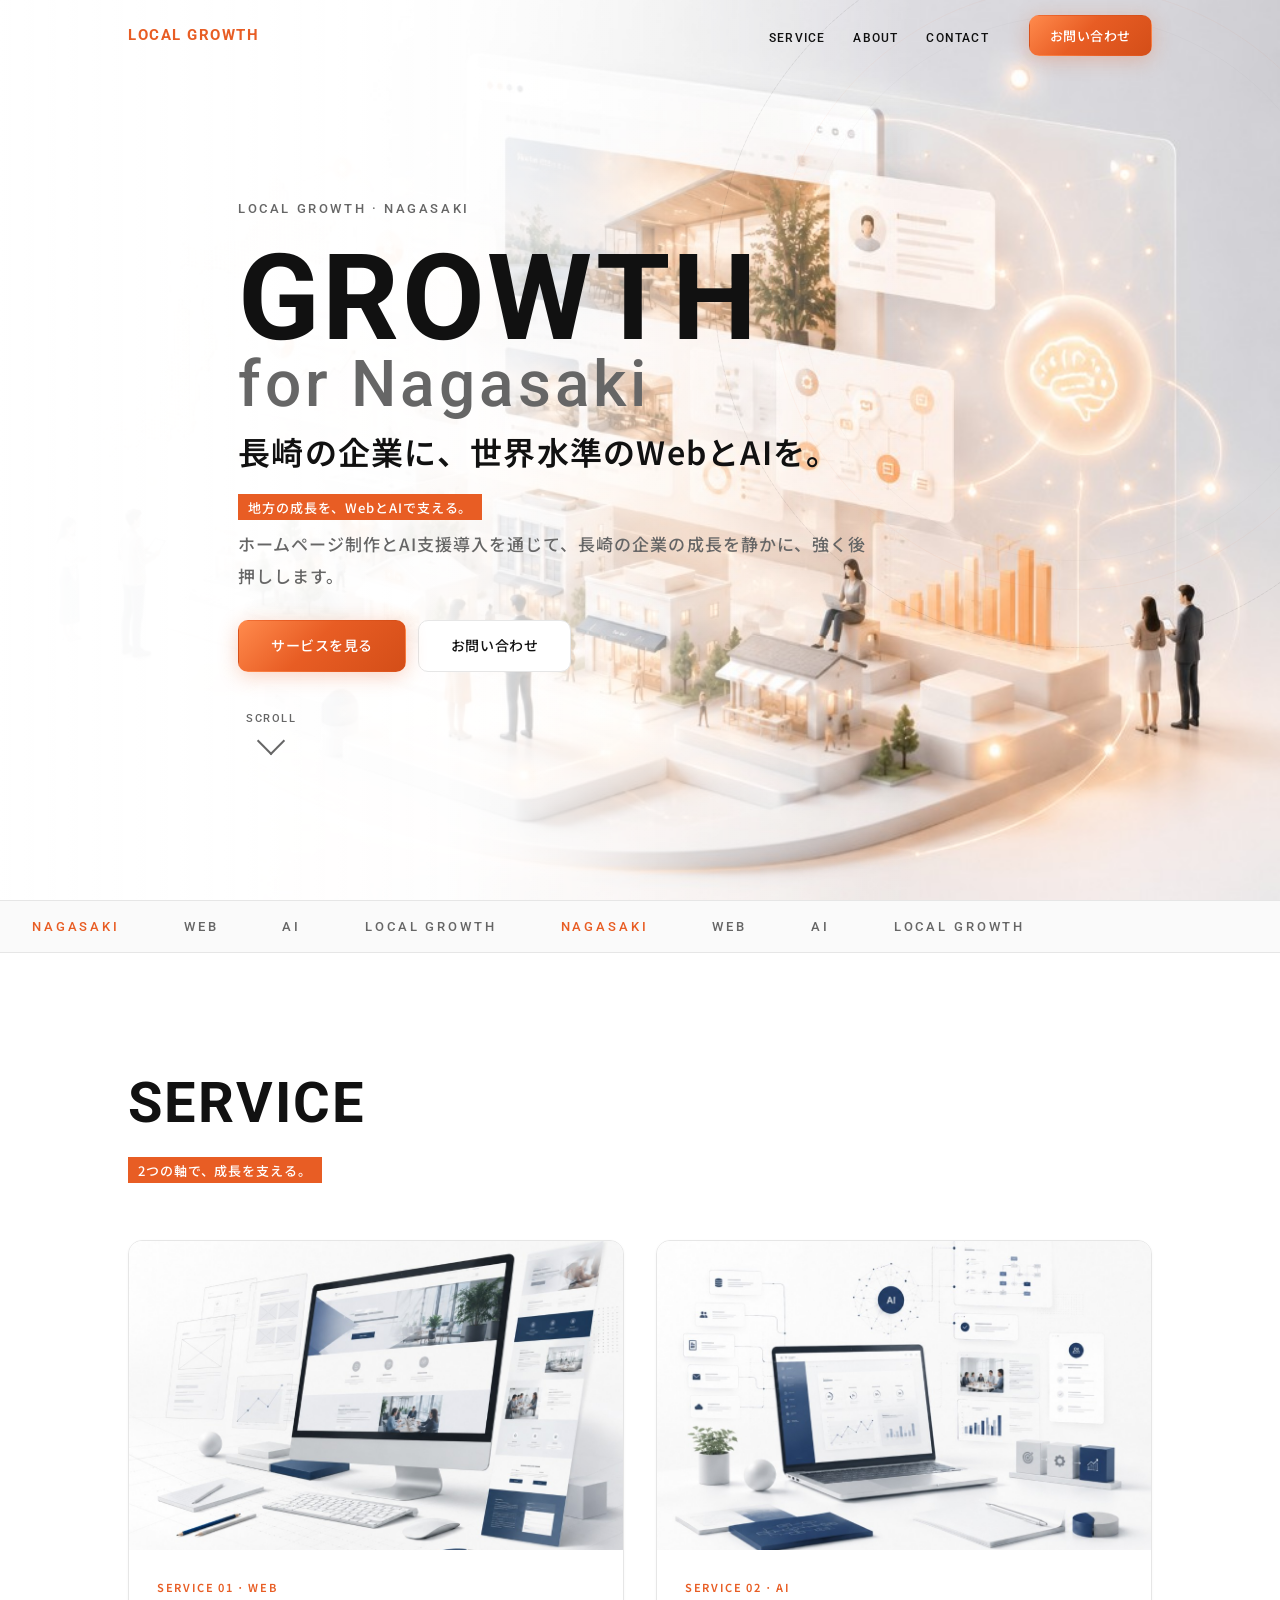
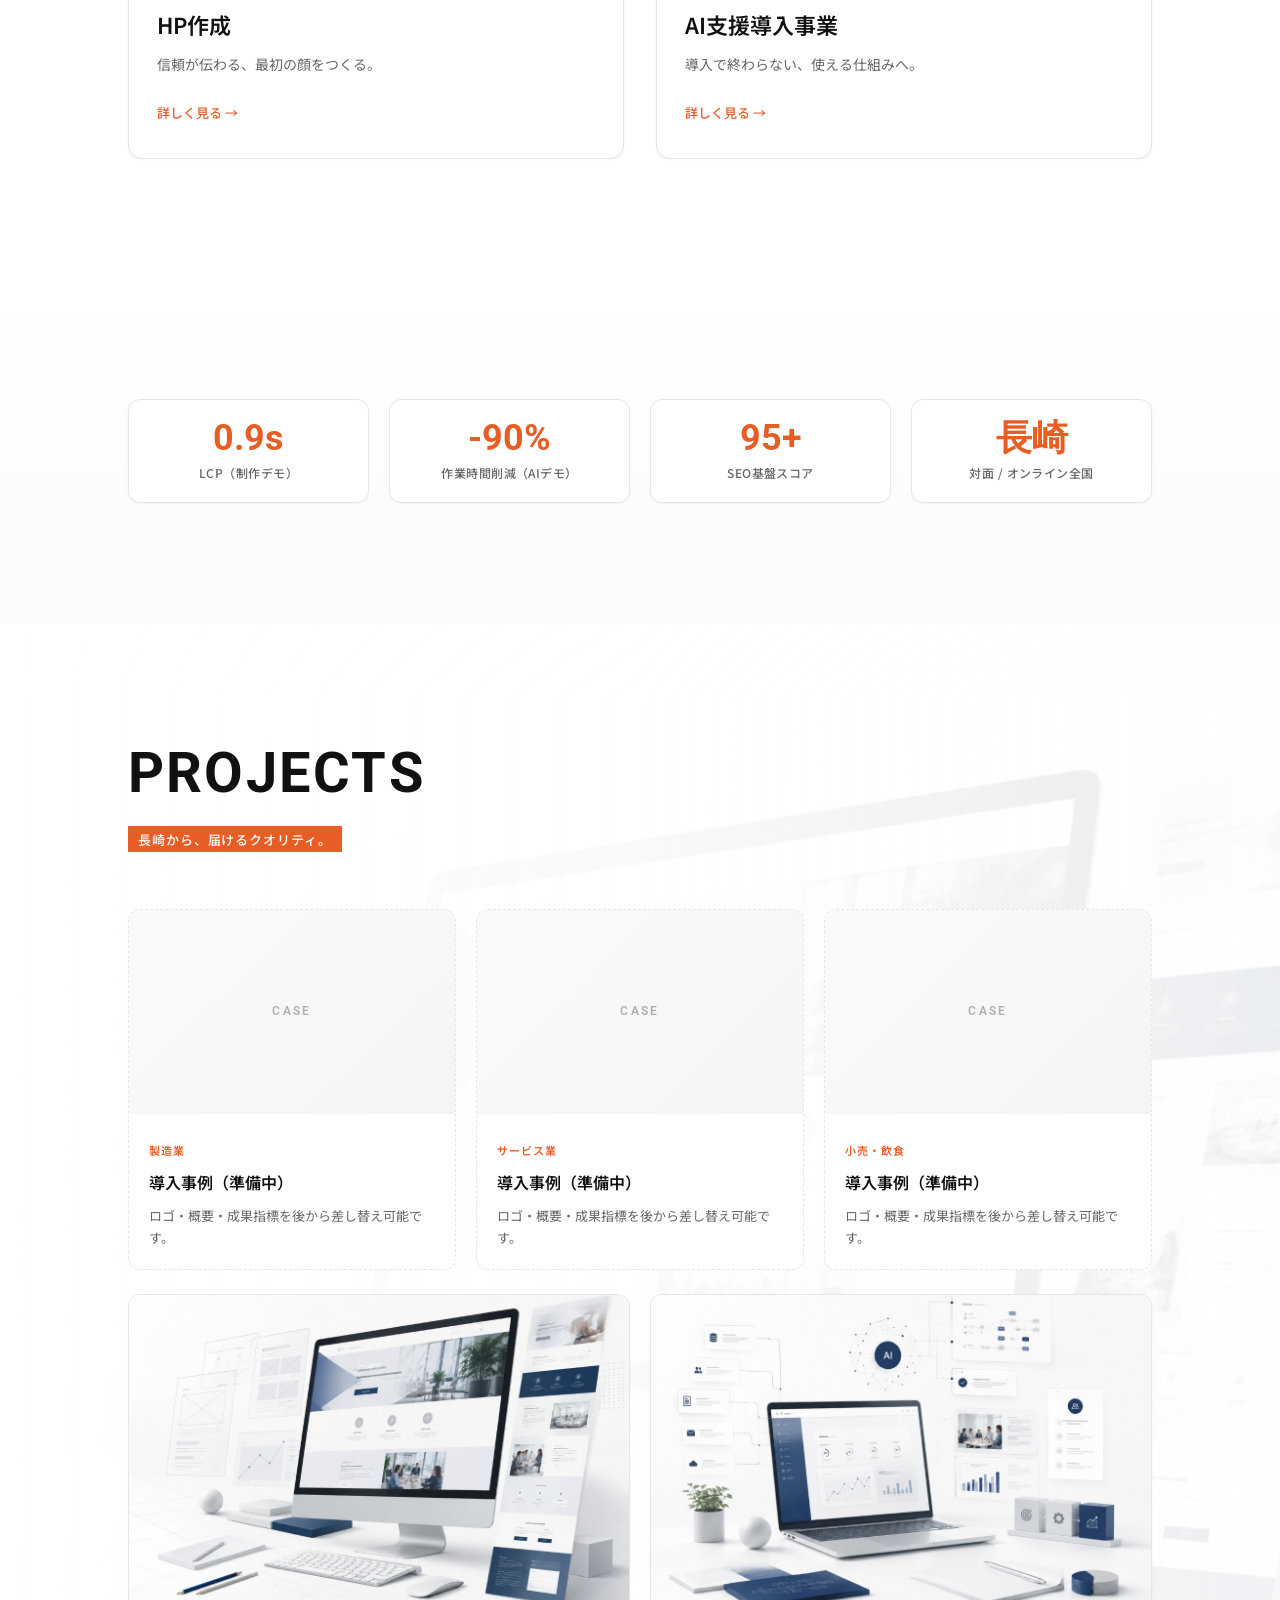
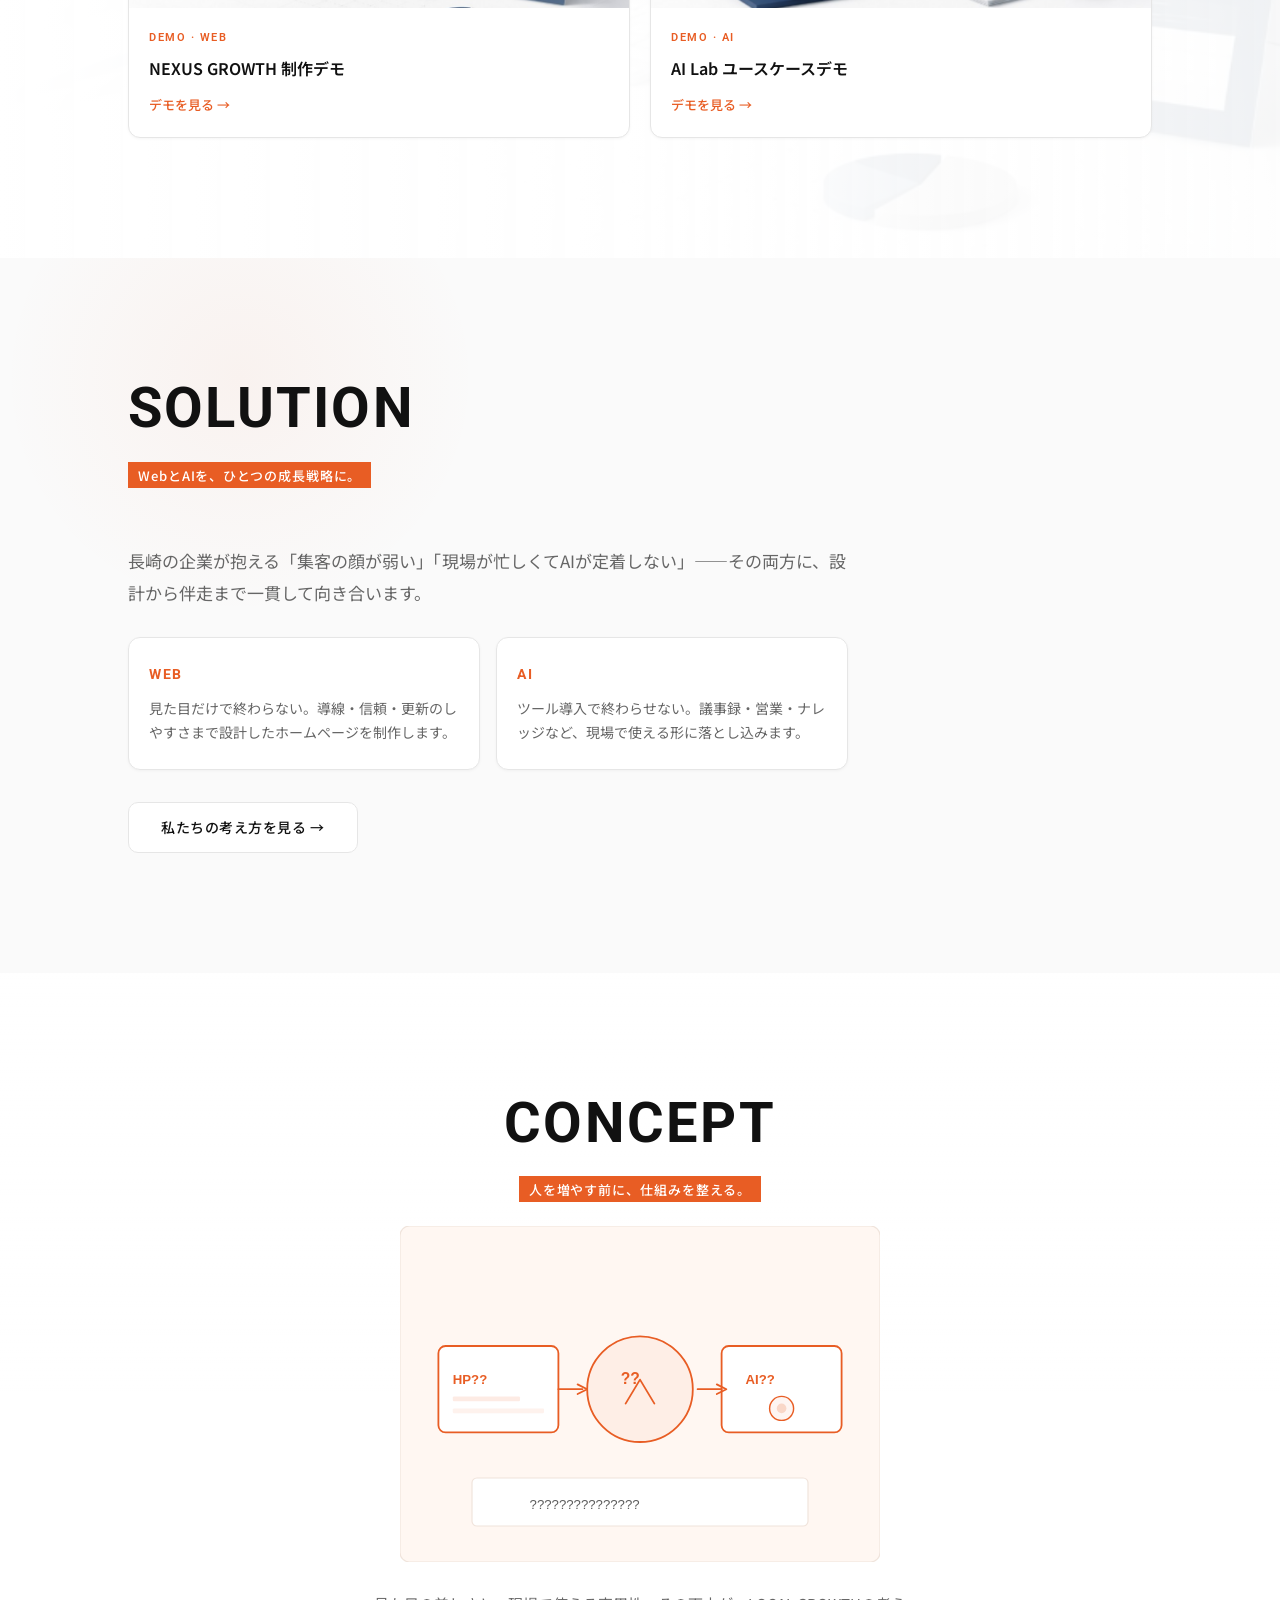
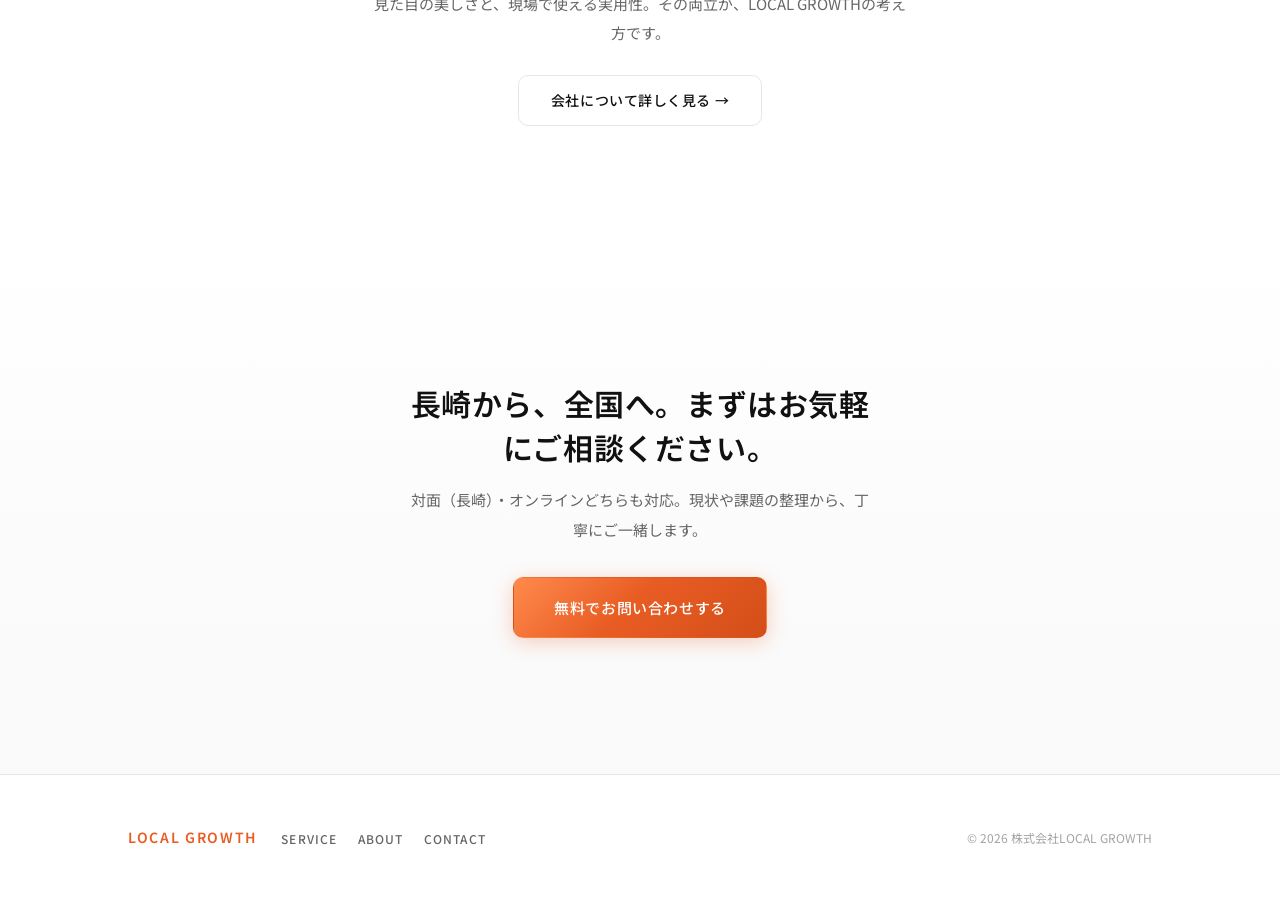
==== commit a4b39f81: "ギブリー級インパクト強化とスマホ最適化を全ページに反映。 TOPを厚くし長崎訴求のHero・PROJECTS・stat-stripを追加、全ページのHero統一とモバイル体験を改善した。  Co-au" ====
--- a/index.html
+++ b/index.html
@@ -3,8 +3,8 @@
 <head>
   <meta charset="UTF-8">
   <meta name="viewport" content="width=device-width, initial-scale=1.0, viewport-fit=cover">
-  <meta name="description" content="株式会社LOCAL GROWTHは、ホームページ制作とAI支援導入を通じて、企業の成長を静かに、強く後押しします。地方の成長を、WebとAIで支えるパートナーです。">
-  <title>株式会社LOCAL GROWTH | 地方の成長を、WebとAIで支える</title>
+  <meta name="description" content="株式会社LOCAL GROWTHは長崎を拠点に、ホームページ制作とAI支援導入を通じて企業の成長を後押しします。長崎でLP制作・AI支援といえば、私たちにお任せください。">
+  <title>株式会社LOCAL GROWTH | 長崎のWeb制作・AI支援</title>
   <link rel="preconnect" href="https://fonts.googleapis.com">
   <link rel="preconnect" href="https://fonts.gstatic.com" crossorigin>
   <link href="https://fonts.googleapis.com/css2?family=Roboto:wght@400;500;700&family=Noto+Sans+JP:wght@400;500;700&display=swap" rel="stylesheet">
@@ -40,33 +40,52 @@
     <!-- Hero -->
     <section class="hero hero--top hero--impact" aria-labelledby="hero-heading">
       <div class="hero__backdrop" aria-hidden="true">
-        <img src="assets/images/hero-main.png" alt="" class="hero__backdrop-img" width="1920" height="1080" loading="eager">
+        <img src="assets/images/hero-main.png" alt="" class="hero__backdrop-img hero__parallax-layer" width="1920" height="1080" loading="eager">
         <div class="hero__backdrop-fade"></div>
       </div>
       <div class="hero__arc" aria-hidden="true"></div>
       <div class="hero__arc hero__arc--secondary" aria-hidden="true"></div>
       <div class="container hero__inner hero__inner--impact">
         <div class="hero__content">
-          <p class="hero__eyebrow animate-on-scroll givery-slide" data-hero-animate>株式会社 LOCAL GROWTH</p>
-          <h1 class="hero__headline" id="hero-heading">
-            <span class="hero__headline-line animate-on-scroll givery-slide" data-hero-animate>LOCAL</span>
+          <p class="hero__eyebrow animate-on-scroll givery-slide" data-hero-animate>LOCAL GROWTH · NAGASAKI</p>
+          <h1 class="hero__headline headline-split" id="hero-heading">
             <span class="hero__headline-line animate-on-scroll givery-slide" data-hero-animate>GROWTH</span>
+            <span class="hero__headline-line hero__headline-line--sub animate-on-scroll givery-slide" data-hero-animate>for Nagasaki</span>
           </h1>
+          <p class="hero__headline-jp animate-on-scroll givery-slide" data-hero-animate>長崎の企業に、世界水準のWebとAIを。</p>
           <p class="section__label text-band animate-on-scroll givery-slide" data-hero-animate>
             <span class="text-band__inner">地方の成長を、WebとAIで支える。</span>
           </p>
           <p class="hero__lead animate-on-scroll givery-fade-up" data-hero-animate>
-            ホームページ制作とAI支援導入を通じて、企業の成長を静かに、強く後押しします。
+            ホームページ制作とAI支援導入を通じて、長崎の企業の成長を静かに、強く後押しします。
           </p>
           <div class="hero__actions animate-on-scroll givery-fade-up" data-hero-animate>
             <a href="#service" class="btn btn--primary">サービスを見る</a>
             <a href="/contact" class="btn btn--outline">お問い合わせ</a>
           </div>
-        </div>
-      </div>
-    </section>
-
-    <!-- Service ボタンカード -->
+          <button type="button" class="hero__scroll-hint animate-on-scroll givery-fade-up" data-hero-animate data-scroll-target="#service" aria-label="サービスセクションへスクロール">
+            <span>Scroll</span>
+            <span class="hero__scroll-hint__icon" aria-hidden="true"></span>
+          </button>
+        </div>
+      </div>
+    </section>
+
+    <!-- Marquee -->
+    <div class="marquee-band" aria-hidden="true">
+      <div class="marquee-band__track">
+        <span class="marquee-band__text marquee-band__text--accent">NAGASAKI</span>
+        <span class="marquee-band__text">WEB</span>
+        <span class="marquee-band__text">AI</span>
+        <span class="marquee-band__text">LOCAL GROWTH</span>
+        <span class="marquee-band__text marquee-band__text--accent">NAGASAKI</span>
+        <span class="marquee-band__text">WEB</span>
+        <span class="marquee-band__text">AI</span>
+        <span class="marquee-band__text">LOCAL GROWTH</span>
+      </div>
+    </div>
+
+    <!-- Service -->
     <section class="section" id="service" aria-labelledby="service-heading">
       <div class="container">
         <div class="section__header animate-on-scroll givery-slide">
@@ -74,23 +93,23 @@
           <p class="section__label text-band"><span class="text-band__inner">2つの軸で、成長を支える。</span></p>
         </div>
         <div class="service-btn-grid stagger-parent">
-          <a href="/service-hp" class="service-btn-card stagger-item animate-on-scroll givery-fade-up">
+          <a href="/service-hp" class="service-btn-card stagger-item animate-on-scroll givery-fade-up" data-glow>
             <div class="service-btn-card__img">
               <img src="assets/images/service-web.png" alt="" width="600" height="400" loading="lazy">
             </div>
             <div class="service-btn-card__body">
-              <p class="service-btn-card__label">SERVICE 01</p>
+              <p class="service-btn-card__label">SERVICE 01 · WEB</p>
               <h3 class="service-btn-card__title">HP作成</h3>
               <p class="service-btn-card__catch">信頼が伝わる、最初の顔をつくる。</p>
               <span class="service-btn-card__arrow" aria-hidden="true">詳しく見る →</span>
             </div>
           </a>
-          <a href="/service-ai" class="service-btn-card stagger-item animate-on-scroll givery-fade-up">
+          <a href="/service-ai" class="service-btn-card stagger-item animate-on-scroll givery-fade-up" data-glow>
             <div class="service-btn-card__img">
               <img src="assets/images/service-ai.png" alt="" width="600" height="400" loading="lazy">
             </div>
             <div class="service-btn-card__body">
-              <p class="service-btn-card__label">SERVICE 02</p>
+              <p class="service-btn-card__label">SERVICE 02 · AI</p>
               <h3 class="service-btn-card__title">AI支援導入事業</h3>
               <p class="service-btn-card__catch">導入で終わらない、使える仕組みへ。</p>
               <span class="service-btn-card__arrow" aria-hidden="true">詳しく見る →</span>
@@ -100,11 +119,126 @@
       </div>
     </section>
 
-    <!-- Teaser -->
-    <section class="section section--alt section--fade-top section--decor teaser" aria-labelledby="teaser-heading-en">
+    <!-- Stats -->
+    <section class="section section--alt section--fade-top" aria-label="実績指標">
+      <div class="container">
+        <div class="stat-strip animate-on-scroll givery-fade-up">
+          <div class="stat-strip__item">
+            <span class="stat-strip__value" data-count="0.9" data-count-decimals="1" data-count-suffix="s">0</span>
+            <span class="stat-strip__label">LCP（制作デモ）</span>
+          </div>
+          <div class="stat-strip__item">
+            <span class="stat-strip__value" data-count="90" data-count-prefix="-" data-count-suffix="%">0</span>
+            <span class="stat-strip__label">作業時間削減（AIデモ）</span>
+          </div>
+          <div class="stat-strip__item">
+            <span class="stat-strip__value" data-count="95" data-count-suffix="+">0</span>
+            <span class="stat-strip__label">SEO基盤スコア</span>
+          </div>
+          <div class="stat-strip__item">
+            <span class="stat-strip__value">長崎</span>
+            <span class="stat-strip__label">対面 / オンライン全国</span>
+          </div>
+        </div>
+      </div>
+    </section>
+
+    <!-- Projects -->
+    <section class="section section--impact" id="projects" aria-labelledby="projects-heading">
+      <div class="section--impact__backdrop" aria-hidden="true">
+        <img src="assets/images/service-web.png" alt="" class="section--impact__backdrop-img" width="1920" height="1080" loading="lazy">
+        <div class="section--impact__backdrop-fade"></div>
+      </div>
+      <div class="container">
+        <div class="section__header animate-on-scroll givery-slide">
+          <h2 class="section__title-en" id="projects-heading">PROJECTS</h2>
+          <p class="section__label text-band"><span class="text-band__inner">長崎から、届けるクオリティ。</span></p>
+        </div>
+        <div class="projects-grid stagger-parent">
+          <article class="works-placeholder-card stagger-item animate-on-scroll givery-fade-up" data-case="1">
+            <div class="works-placeholder-card__thumb" aria-hidden="true"></div>
+            <div class="works-placeholder-card__body">
+              <p class="works-placeholder-card__tag">製造業</p>
+              <h3 class="works-placeholder-card__title">導入事例（準備中）</h3>
+              <p class="works-placeholder-card__desc">ロゴ・概要・成果指標を後から差し替え可能です。</p>
+            </div>
+          </article>
+          <article class="works-placeholder-card stagger-item animate-on-scroll givery-fade-up" data-case="2">
+            <div class="works-placeholder-card__thumb" aria-hidden="true"></div>
+            <div class="works-placeholder-card__body">
+              <p class="works-placeholder-card__tag">サービス業</p>
+              <h3 class="works-placeholder-card__title">導入事例（準備中）</h3>
+              <p class="works-placeholder-card__desc">ロゴ・概要・成果指標を後から差し替え可能です。</p>
+            </div>
+          </article>
+          <article class="works-placeholder-card stagger-item animate-on-scroll givery-fade-up" data-case="3">
+            <div class="works-placeholder-card__thumb" aria-hidden="true"></div>
+            <div class="works-placeholder-card__body">
+              <p class="works-placeholder-card__tag">小売・飲食</p>
+              <h3 class="works-placeholder-card__title">導入事例（準備中）</h3>
+              <p class="works-placeholder-card__desc">ロゴ・概要・成果指標を後から差し替え可能です。</p>
+            </div>
+          </article>
+        </div>
+        <div class="projects-grid projects-grid--demos stagger-parent">
+          <a href="/service-hp#works" class="works-demo-card stagger-item animate-on-scroll givery-fade-up">
+            <div class="works-demo-card__img">
+              <img src="assets/images/service-web.png" alt="" width="600" height="400" loading="lazy">
+            </div>
+            <div class="works-demo-card__body">
+              <p class="works-demo-card__label">DEMO · WEB</p>
+              <h3 class="works-demo-card__title">NEXUS GROWTH 制作デモ</h3>
+              <span class="works-demo-card__arrow">デモを見る →</span>
+            </div>
+          </a>
+          <a href="/service-ai#works" class="works-demo-card stagger-item animate-on-scroll givery-fade-up">
+            <div class="works-demo-card__img">
+              <img src="assets/images/service-ai.png" alt="" width="600" height="400" loading="lazy">
+            </div>
+            <div class="works-demo-card__body">
+              <p class="works-demo-card__label">DEMO · AI</p>
+              <h3 class="works-demo-card__title">AI Lab ユースケースデモ</h3>
+              <span class="works-demo-card__arrow">デモを見る →</span>
+            </div>
+          </a>
+        </div>
+      </div>
+    </section>
+
+    <!-- Solution -->
+    <section class="section section--alt section--fade-top section--decor" aria-labelledby="solution-heading">
+      <div class="container">
+        <div class="section__header animate-on-scroll givery-slide">
+          <h2 class="section__title-en" id="solution-heading">SOLUTION</h2>
+          <p class="section__label text-band"><span class="text-band__inner">WebとAIを、ひとつの成長戦略に。</span></p>
+        </div>
+        <div class="solution-block animate-on-scroll givery-fade-up">
+          <p class="solution-block__lead">
+            長崎の企業が抱える「集客の顔が弱い」「現場が忙しくてAIが定着しない」——その両方に、設計から伴走まで一貫して向き合います。
+          </p>
+          <div class="solution-block__grid">
+            <div class="solution-block__item">
+              <p class="solution-block__item-title">WEB</p>
+              <p class="solution-block__item-desc">見た目だけで終わらない。導線・信頼・更新のしやすさまで設計したホームページを制作します。</p>
+            </div>
+            <div class="solution-block__item">
+              <p class="solution-block__item-title">AI</p>
+              <p class="solution-block__item-desc">ツール導入で終わらせない。議事録・営業・ナレッジなど、現場で使える形に落とし込みます。</p>
+            </div>
+          </div>
+          <a href="/about" class="btn btn--outline">私たちの考え方を見る →</a>
+        </div>
+      </div>
+    </section>
+
+    <!-- Concept -->
+    <section class="section section--fade-top teaser" aria-labelledby="teaser-heading-en">
       <div class="container teaser__inner">
         <h2 class="section__title-en animate-on-scroll givery-slide" id="teaser-heading-en">CONCEPT</h2>
         <p class="section__label text-band animate-on-scroll givery-slide"><span class="text-band__inner">人を増やす前に、仕組みを整える。</span></p>
+        <div class="teaser__visual animate-on-scroll givery-fade-up">
+          <img src="assets/illustrations/concept-diagram.svg" alt="HP制作とAI支援の2軸で成長を支える概念図" width="480" height="320" loading="lazy">
+        </div>
         <p class="teaser__text animate-on-scroll givery-fade-up">見た目の美しさと、現場で使える実用性。その両立が、LOCAL GROWTHの考え方です。</p>
         <a href="/about" class="btn btn--outline teaser__link animate-on-scroll givery-fade-up">会社について詳しく見る →</a>
       </div>
@@ -113,8 +247,8 @@
     <!-- CTA -->
     <section class="section cta-band section--fade-top" aria-labelledby="cta-heading">
       <div class="container cta-band__inner animate-on-scroll givery-fade-up">
-        <h2 class="cta-band__title" id="cta-heading">まずは、お気軽にご相談ください。</h2>
-        <p class="cta-band__text">現状や課題をお聞かせください。整理の段階から、丁寧にご一緒します。</p>
+        <h2 class="cta-band__title" id="cta-heading">長崎から、全国へ。まずはお気軽にご相談ください。</h2>
+        <p class="cta-band__text">対面（長崎）・オンラインどちらも対応。現状や課題の整理から、丁寧にご一緒します。</p>
         <a href="/contact" class="btn btn--primary btn--lg animate-on-scroll givery-fade-up animate-delay-150">無料でお問い合わせする</a>
       </div>
     </section>
@@ -135,6 +269,8 @@
     </div>
   </footer>
 
+  <a href="/contact" class="floating-cta" aria-label="無料相談する">相談する</a>
+
   <script src="script.js"></script>
 </body>
 </html>
--- a/style.css
+++ b/style.css
@@ -152,7 +152,7 @@
 }
 
 .sp-only {
-  display: inline;
+  display: block;
 }
 
 .pc-only {
@@ -165,7 +165,7 @@
   }
 
   .pc-only {
-    display: inline;
+    display: block;
   }
 }
 
@@ -185,6 +185,18 @@
 .skip-link:focus {
   top: 16px;
   opacity: 1;
+}
+
+.visually-hidden {
+  position: absolute;
+  width: 1px;
+  height: 1px;
+  padding: 0;
+  margin: -1px;
+  overflow: hidden;
+  clip: rect(0, 0, 0, 0);
+  white-space: nowrap;
+  border: 0;
 }
 
 /* --- Scroll Animations (Givery-style) --- */
@@ -1007,6 +1019,60 @@
   color: var(--color-text);
 }
 
+.hero__headline-line--sub {
+  font-size: clamp(32px, 8vw, 64px);
+  font-weight: 500;
+  letter-spacing: 0.06em;
+  color: var(--color-text-sub);
+}
+
+.hero__headline-jp {
+  font-size: clamp(20px, 5vw, 32px);
+  font-weight: 600;
+  line-height: 1.45;
+  letter-spacing: 0.04em;
+  color: var(--color-text);
+  margin: 12px 0 0;
+}
+
+.hero__scroll-hint {
+  display: flex;
+  flex-direction: column;
+  align-items: center;
+  gap: 6px;
+  margin-top: 32px;
+  padding: 8px;
+  border: none;
+  background: none;
+  color: var(--color-text-sub);
+  font-family: var(--font-en);
+  font-size: 11px;
+  font-weight: 500;
+  letter-spacing: 0.14em;
+  text-transform: uppercase;
+  cursor: pointer;
+  transition: color 0.3s var(--ease-givery);
+}
+
+.hero__scroll-hint:hover {
+  color: var(--color-accent);
+}
+
+.hero__scroll-hint__icon {
+  display: block;
+  width: 20px;
+  height: 20px;
+  border-right: 2px solid currentColor;
+  border-bottom: 2px solid currentColor;
+  transform: rotate(45deg);
+  animation: scrollHintBounce 2s ease-in-out infinite;
+}
+
+@keyframes scrollHintBounce {
+  0%, 100% { transform: rotate(45deg) translateY(0); }
+  50% { transform: rotate(45deg) translateY(6px); }
+}
+
 .hero--impact .text-band {
   margin-top: 20px;
   margin-bottom: 8px;
@@ -1014,9 +1080,12 @@
 
 @media (max-width: 767px) {
   .hero--impact {
+    display: flex;
+    justify-content: center;
+    align-items: center;
     text-align: center;
-    align-items: flex-end;
-    padding-bottom: 48px;
+    min-height: min(92svh, 800px);
+    padding-bottom: 56px;
   }
 
   .hero__backdrop-img {
@@ -1044,13 +1113,26 @@
   }
 
   .hero__headline-line {
-    font-size: clamp(48px, 18vw, 72px);
+    font-size: clamp(52px, 16vw, 80px);
+  }
+
+  .hero__headline-line--sub {
+    font-size: clamp(28px, 9vw, 48px);
+  }
+
+  .hero__headline-jp {
+    font-size: clamp(18px, 5.5vw, 24px);
+    margin-top: 16px;
   }
 }
 
 @media (prefers-reduced-motion: reduce) {
   .hero--impact .hero__arc,
   .hero__arc--secondary {
+    animation: none;
+  }
+
+  .hero__scroll-hint__icon {
     animation: none;
   }
 }
@@ -1642,6 +1724,7 @@
    ============================================ */
 .section--contact {
   background: var(--gradient-section);
+  padding-top: 48px;
 }
 
 .contact__layout {
@@ -1649,6 +1732,22 @@
   grid-template-columns: 1fr;
   gap: 48px;
   align-items: start;
+}
+
+@media (max-width: 767px) {
+  .contact__layout {
+    display: flex;
+    flex-direction: column;
+    gap: 28px;
+  }
+
+  .contact__form {
+    order: -1;
+  }
+
+  .contact__side {
+    order: 1;
+  }
 }
 
 @media (min-width: 1024px) {
@@ -2117,13 +2216,394 @@
   to { opacity: 1; }
 }
 
-/* メッシュ背景（非表示） */
+/* メッシュ背景 */
 .mesh-bg {
-  display: none;
+  position: fixed;
+  inset: 0;
+  z-index: -1;
+  pointer-events: none;
+  opacity: 0.35;
+  background:
+    radial-gradient(ellipse 55% 45% at 85% 8%, rgba(232, 93, 36, 0.12) 0%, transparent 55%),
+    radial-gradient(ellipse 45% 40% at 5% 92%, rgba(0, 0, 0, 0.04) 0%, transparent 50%),
+    var(--color-bg);
 }
 
 .particle-canvas {
   display: none;
+}
+
+/* Marquee band */
+.marquee-band {
+  overflow: hidden;
+  border-block: 1px solid var(--color-border);
+  background: var(--color-bg-alt);
+  padding: 14px 0;
+}
+
+.marquee-band__track {
+  display: flex;
+  width: max-content;
+  animation: marqueeScroll 28s linear infinite;
+}
+
+.marquee-band__text {
+  flex-shrink: 0;
+  padding: 0 32px;
+  font-family: var(--font-en);
+  font-size: 13px;
+  font-weight: 500;
+  letter-spacing: 0.22em;
+  text-transform: uppercase;
+  color: var(--color-text-sub);
+  white-space: nowrap;
+}
+
+.marquee-band__text--accent {
+  color: var(--color-accent);
+}
+
+@keyframes marqueeScroll {
+  to { transform: translateX(-50%); }
+}
+
+/* Stat strip */
+.stat-strip {
+  display: flex;
+  gap: 16px;
+  overflow-x: auto;
+  scroll-snap-type: x mandatory;
+  -webkit-overflow-scrolling: touch;
+  padding: 4px 0 12px;
+  margin: 0 calc(-1 * var(--container-padding));
+  padding-left: var(--container-padding);
+  padding-right: var(--container-padding);
+  scrollbar-width: none;
+}
+
+.stat-strip::-webkit-scrollbar {
+  display: none;
+}
+
+.stat-strip__item {
+  flex: 0 0 auto;
+  scroll-snap-align: start;
+  min-width: 140px;
+  padding: 20px 22px;
+  background: var(--color-white);
+  border: 1px solid var(--color-border);
+  border-radius: 12px;
+  box-shadow: var(--shadow-sm);
+  text-align: center;
+}
+
+.stat-strip__value {
+  display: block;
+  font-family: var(--font-en);
+  font-size: clamp(28px, 6vw, 36px);
+  font-weight: 700;
+  line-height: 1;
+  color: var(--color-accent);
+  margin-bottom: 8px;
+}
+
+.stat-strip__label {
+  display: block;
+  font-size: 12px;
+  font-weight: 500;
+  color: var(--color-text-sub);
+  letter-spacing: 0.04em;
+  line-height: 1.5;
+}
+
+@media (min-width: 768px) {
+  .stat-strip {
+    display: grid;
+    grid-template-columns: repeat(4, 1fr);
+    gap: 20px;
+    overflow: visible;
+    margin: 0;
+    padding: 0;
+  }
+
+  .stat-strip__item {
+    min-width: 0;
+  }
+}
+
+/* Section — Impact */
+.section--impact {
+  position: relative;
+  overflow: hidden;
+}
+
+.section--impact__backdrop {
+  position: absolute;
+  inset: 0;
+  z-index: 0;
+  pointer-events: none;
+}
+
+.section--impact__backdrop-img {
+  width: 100%;
+  height: 100%;
+  object-fit: cover;
+  object-position: center;
+  opacity: 0.35;
+}
+
+.section--impact__backdrop-fade {
+  position: absolute;
+  inset: 0;
+  background: linear-gradient(90deg, #fff 0%, rgba(255, 255, 255, 0.92) 50%, rgba(255, 255, 255, 0.75) 100%);
+}
+
+.section--impact > .container {
+  position: relative;
+  z-index: 1;
+}
+
+/* Solution block */
+.solution-block {
+  max-width: 720px;
+}
+
+.solution-block__lead {
+  font-size: clamp(15px, 2vw, 17px);
+  line-height: 1.9;
+  color: var(--color-text-sub);
+  margin-bottom: 28px;
+}
+
+.solution-block__grid {
+  display: grid;
+  grid-template-columns: 1fr;
+  gap: 16px;
+  margin-bottom: 32px;
+}
+
+@media (min-width: 640px) {
+  .solution-block__grid {
+    grid-template-columns: 1fr 1fr;
+  }
+}
+
+.solution-block__item {
+  padding: 24px 20px;
+  background: var(--color-white);
+  border: 1px solid var(--color-border);
+  border-radius: 12px;
+  box-shadow: var(--shadow-sm);
+}
+
+.solution-block__item-title {
+  font-family: var(--font-en);
+  font-size: 14px;
+  font-weight: 700;
+  letter-spacing: 0.12em;
+  color: var(--color-accent);
+  margin-bottom: 8px;
+}
+
+.solution-block__item-desc {
+  font-size: 14px;
+  line-height: 1.75;
+  color: var(--color-text-sub);
+}
+
+/* Works / Projects */
+.projects-grid {
+  display: grid;
+  grid-template-columns: 1fr;
+  gap: 20px;
+}
+
+@media (min-width: 640px) {
+  .projects-grid {
+    grid-template-columns: repeat(2, 1fr);
+  }
+}
+
+@media (min-width: 1024px) {
+  .projects-grid {
+    grid-template-columns: repeat(3, 1fr);
+  }
+}
+
+.works-placeholder-card {
+  display: flex;
+  flex-direction: column;
+  background: var(--color-white);
+  border: 1px dashed var(--color-border);
+  border-radius: 12px;
+  overflow: hidden;
+  min-height: 100%;
+}
+
+.works-placeholder-card__thumb {
+  aspect-ratio: 16 / 10;
+  background: linear-gradient(135deg, var(--color-bg-alt) 0%, rgba(0, 0, 0, 0.04) 100%);
+  position: relative;
+}
+
+.works-placeholder-card__thumb::after {
+  content: 'CASE';
+  position: absolute;
+  inset: 0;
+  display: flex;
+  align-items: center;
+  justify-content: center;
+  font-family: var(--font-en);
+  font-size: 12px;
+  font-weight: 600;
+  letter-spacing: 0.2em;
+  color: var(--color-text-sub);
+  opacity: 0.5;
+}
+
+.works-placeholder-card__body {
+  padding: 20px;
+  flex: 1;
+}
+
+.works-placeholder-card__tag {
+  display: inline-block;
+  font-size: 11px;
+  font-weight: 600;
+  letter-spacing: 0.08em;
+  color: var(--color-accent);
+  margin-bottom: 8px;
+}
+
+.works-placeholder-card__title {
+  font-size: 16px;
+  font-weight: 600;
+  margin-bottom: 8px;
+}
+
+.works-placeholder-card__desc {
+  font-size: 13px;
+  line-height: 1.7;
+  color: var(--color-text-sub);
+}
+
+.works-demo-card {
+  display: flex;
+  flex-direction: column;
+  text-decoration: none;
+  color: inherit;
+  background: var(--color-white);
+  border: 1px solid var(--color-border);
+  border-radius: 12px;
+  overflow: hidden;
+  box-shadow: var(--shadow-sm);
+  transition: opacity 0.45s var(--ease-givery), transform 0.45s var(--ease-givery);
+}
+
+.works-demo-card:hover {
+  opacity: 0.88;
+  transform: translateY(-2px);
+}
+
+.works-demo-card__img {
+  aspect-ratio: 16 / 10;
+  overflow: hidden;
+}
+
+.works-demo-card__img img {
+  width: 100%;
+  height: 100%;
+  object-fit: cover;
+  transition: transform 0.6s var(--ease-givery);
+}
+
+.works-demo-card:hover .works-demo-card__img img {
+  transform: scale(1.04);
+}
+
+.works-demo-card__body {
+  padding: 20px;
+}
+
+.works-demo-card__label {
+  font-family: var(--font-en);
+  font-size: 11px;
+  font-weight: 600;
+  letter-spacing: 0.14em;
+  color: var(--color-accent);
+  margin-bottom: 6px;
+}
+
+.works-demo-card__title {
+  font-size: 16px;
+  font-weight: 600;
+  margin-bottom: 6px;
+}
+
+.works-demo-card__arrow {
+  font-size: 13px;
+  font-weight: 500;
+  color: var(--color-accent);
+}
+
+.projects-grid--demos {
+  margin-top: 24px;
+}
+
+@media (min-width: 768px) {
+  .projects-grid--demos {
+    grid-template-columns: repeat(2, 1fr);
+  }
+}
+
+/* Concept visual */
+.teaser__visual {
+  max-width: 480px;
+  margin: 0 auto 28px;
+}
+
+.teaser__visual img {
+  width: 100%;
+  height: auto;
+}
+
+/* Service card glow */
+.service-btn-card[data-glow] {
+  --glow-x: 50%;
+  --glow-y: 50%;
+}
+
+.service-btn-card[data-glow]::after {
+  content: '';
+  position: absolute;
+  inset: 0;
+  border-radius: inherit;
+  pointer-events: none;
+  opacity: 0;
+  transition: opacity 0.35s var(--ease-givery);
+  background: radial-gradient(
+    400px circle at var(--glow-x) var(--glow-y),
+    rgba(232, 93, 36, 0.12),
+    transparent 45%
+  );
+}
+
+.service-btn-card[data-glow]:hover::after {
+  opacity: 1;
+}
+
+@media (max-width: 767px) {
+  .service-btn-grid {
+    gap: 20px;
+  }
+
+  .service-btn-card {
+    border-radius: 12px;
+  }
+
+  .service-btn-card__img {
+    aspect-ratio: 16 / 9;
+  }
 }
 
 /* Hero トップ */
@@ -2329,11 +2809,42 @@
 .page-hero--compact {
   padding-bottom: 48px;
   text-align: center;
+  min-height: auto;
+  display: flex;
+  align-items: center;
+}
+
+.page-hero--compact.page-hero--impact {
+  min-height: min(50svh, 420px);
+  padding-bottom: 48px;
 }
 
 .page-hero--compact .page-hero__lead {
   max-width: 560px;
   margin: 0 auto;
+}
+
+.page-hero--compact .page-hero__content {
+  max-width: none;
+  margin: 0 auto;
+  text-align: center;
+}
+
+.page-hero--about .page-hero__backdrop-img {
+  object-position: 60% center;
+}
+
+.page-hero__inner--about {
+  grid-template-columns: 1fr;
+  max-width: 100%;
+}
+
+@media (min-width: 1024px) {
+  .page-hero__inner--about {
+    grid-template-columns: 1.1fr 0.9fr;
+    gap: 48px;
+    max-width: none;
+  }
 }
 
 .page-hero__inner {
@@ -2381,6 +2892,169 @@
   border-radius: 14px;
   box-shadow: var(--shadow-lg);
   border: 1px solid rgba(255, 255, 255, 0.9);
+}
+
+/* サブページ Hero — Impact（中インパクト） */
+.page-hero--impact {
+  display: flex;
+  align-items: center;
+  min-height: min(75svh, 720px);
+  padding-bottom: 80px;
+}
+
+.page-hero__backdrop {
+  position: absolute;
+  inset: 0;
+  z-index: 0;
+  pointer-events: none;
+}
+
+.page-hero__backdrop-img {
+  width: 100%;
+  height: 100%;
+  object-fit: cover;
+  object-position: 75% center;
+}
+
+.page-hero--ai .page-hero__backdrop-img {
+  object-position: 70% center;
+}
+
+.page-hero__backdrop-fade {
+  position: absolute;
+  inset: 0;
+  background: linear-gradient(90deg, #fff 0%, rgba(255, 255, 255, 0.94) 40%, rgba(255, 255, 255, 0.55) 60%, transparent 80%);
+}
+
+.page-hero__arc {
+  top: -6%;
+  right: -10%;
+  width: min(50vw, 480px);
+  opacity: 0.4;
+  animation: arcDrift 180s linear infinite;
+}
+
+.page-hero__inner--impact {
+  grid-template-columns: 1fr;
+  max-width: 720px;
+  width: 100%;
+  z-index: 2;
+}
+
+.page-hero--impact .page-hero__content {
+  max-width: 560px;
+}
+
+.page-hero__headline-en {
+  font-family: var(--font-en);
+  font-size: clamp(40px, 10vw, 72px);
+  font-weight: 700;
+  line-height: 0.95;
+  letter-spacing: 0.02em;
+  color: var(--color-text);
+  margin: 0 0 4px;
+}
+
+.page-hero--impact .text-band {
+  margin-top: 16px;
+  margin-bottom: 12px;
+}
+
+.page-hero--impact .hero__eyebrow {
+  margin-bottom: 16px;
+}
+
+.page-hero--impact .page-hero__lead {
+  margin-bottom: 0;
+}
+
+.page-hero--impact .hero__badges {
+  margin-top: 24px;
+}
+
+.page-hero--impact .hero__actions {
+  margin-top: 28px;
+}
+
+.page-hero--impact .stat-strip {
+  margin-top: 24px;
+}
+
+.page-hero--contact .page-hero__backdrop-fade {
+  background: linear-gradient(90deg, #fff 0%, rgba(255, 255, 255, 0.96) 50%, rgba(255, 255, 255, 0.88) 100%);
+}
+
+@media (min-width: 1024px) {
+  .page-hero__inner--impact {
+    grid-template-columns: 1fr;
+    gap: 0;
+  }
+}
+
+@media (max-width: 767px) {
+  .page-hero--impact {
+    display: flex;
+    justify-content: center;
+    align-items: center;
+    min-height: min(88svh, 680px);
+    padding-bottom: 56px;
+    text-align: center;
+  }
+
+  .page-hero--compact.page-hero--impact {
+    min-height: min(55svh, 400px);
+  }
+
+  .page-hero__backdrop-img {
+    object-position: center 30%;
+  }
+
+  .page-hero__backdrop-fade {
+    background: linear-gradient(180deg, rgba(255, 255, 255, 0.12) 0%, rgba(255, 255, 255, 0.9) 42%, #fff 70%);
+  }
+
+  .page-hero--impact .page-hero__content {
+    max-width: none;
+    margin: 0 auto;
+  }
+
+  .page-hero__headline-en {
+    font-size: clamp(44px, 14vw, 64px);
+  }
+
+  .page-hero--impact .hero__badges {
+    flex-wrap: nowrap;
+    overflow-x: auto;
+    justify-content: flex-start;
+    -webkit-overflow-scrolling: touch;
+    scrollbar-width: none;
+    padding-bottom: 4px;
+    max-width: 100%;
+  }
+
+  .page-hero--impact .hero__badges::-webkit-scrollbar {
+    display: none;
+  }
+
+  .page-hero--impact .hero__actions {
+    justify-content: center;
+  }
+
+  .page-hero__arc {
+    width: min(85vw, 360px);
+    opacity: 0.25;
+    right: -22%;
+  }
+}
+
+@media (prefers-reduced-motion: reduce) {
+  .page-hero__arc {
+    animation: none;
+  }
+
+  .marquee-band__track {
+    animation: none;
+  }
 }
 
 .page--sub {
@@ -2528,115 +3202,71 @@
   background: #0a0e17;
 }
 
-/* Mobile demo launch (replaces cramped iframe) */
-.demo-launch--mobile {
+.demo-browser__frame {
+  position: relative;
+  background: #0a0e17;
+  -webkit-overflow-scrolling: touch;
+}
+
+.demo-browser__hint {
+  margin: 0;
+  padding: 12px 16px 14px;
+  font-size: 12px;
+  line-height: 1.65;
+  color: var(--color-text-sub);
+  background: var(--color-bg-alt);
+  border-top: 1px solid var(--color-border);
+}
+
+.demo-browser__error {
   display: none;
-}
-
-.demo-launch {
-  background: var(--color-white);
-  border: 1px solid var(--color-border);
-  border-radius: 12px;
-  box-shadow: var(--shadow-lg);
-  padding: 20px 18px 22px;
-}
-
-.demo-launch__screen {
-  display: flex;
-  flex-direction: column;
-  gap: 12px;
-  padding: 20px 16px;
-  border-radius: 10px;
-  margin-bottom: 16px;
-  min-height: 148px;
-  border: 1px solid var(--color-border);
-}
-
-.demo-launch__screen--hp {
-  background: linear-gradient(145deg, #0a0e17 0%, #1a2238 55%, #111827 100%);
-  color: #f1f5f9;
-}
-
-.demo-launch__screen--ai {
-  background: linear-gradient(145deg, #0f1419 0%, #1f2937 55%, #111827 100%);
-  color: #f1f5f9;
-}
-
-.demo-launch__pill {
-  align-self: flex-start;
-  font-size: 10px;
-  font-weight: 600;
-  letter-spacing: 0.1em;
-  padding: 4px 10px;
-  border-radius: 999px;
-  background: rgba(255, 255, 255, 0.08);
-  border: 1px solid rgba(255, 255, 255, 0.12);
-}
-
-.demo-launch__headline {
-  font-size: 15px;
-  font-weight: 600;
-  line-height: 1.55;
-}
-
-.demo-launch__metrics,
-.demo-launch__chips {
-  display: flex;
-  flex-wrap: wrap;
-  gap: 8px;
-  margin-top: auto;
-}
-
-.demo-launch__metrics span,
-.demo-launch__chips span {
-  font-size: 11px;
-  font-weight: 500;
-  padding: 6px 10px;
-  border-radius: 8px;
-  background: rgba(255, 255, 255, 0.06);
-  border: 1px solid rgba(255, 255, 255, 0.1);
-}
-
-.demo-launch__screen--hp .demo-launch__metrics span {
-  color: #a5b4fc;
-}
-
-.demo-launch__screen--ai .demo-launch__chips span {
-  color: #fdba74;
-}
-
-.demo-launch__text {
-  font-size: 13px;
-  line-height: 1.75;
+  padding: 24px 20px;
+  text-align: center;
+  background: var(--color-bg-alt);
+}
+
+.demo-browser__error.is-visible {
+  display: block;
+}
+
+.demo-browser__error-text {
+  font-size: 14px;
   color: var(--color-text-sub);
   margin-bottom: 16px;
-}
-
-.demo-launch__btn {
+  line-height: 1.7;
+}
+
+.works__demo-actions {
+  margin-top: 16px;
+}
+
+.works__demo-open {
   min-height: 52px;
 }
 
 .works__fullscreen-wrap {
   text-align: center;
+  margin-top: 12px;
 }
 
 @media (max-width: 767px) {
-  .demo-browser--desktop {
-    display: none;
-  }
-
-  .demo-launch--mobile {
-    display: block;
-  }
-
-  .works__fullscreen--desktop {
-    display: none;
+  .demo-browser__iframe {
+    height: min(60svh, 520px);
+    min-height: 360px;
+  }
+
+  .works__demo-actions {
+    margin-top: 14px;
   }
 }
 
 @media (min-width: 768px) {
   .demo-browser__iframe {
     height: 560px;
+  }
+
+  .works__demo-actions {
+    display: none;
   }
 }
 
@@ -3175,6 +3805,16 @@
     display: flex;
     align-items: center;
     justify-content: center;
+    left: max(16px, env(safe-area-inset-left, 0px));
+    right: max(16px, env(safe-area-inset-right, 0px));
+    bottom: max(16px, env(safe-area-inset-bottom, 0px));
+    width: auto;
+    border-radius: var(--radius);
+    min-height: 52px;
+  }
+
+  body:has(.floating-cta) {
+    padding-bottom: calc(88px + env(safe-area-inset-bottom, 0px));
   }
 
   .page--sub {
@@ -4006,7 +4646,14 @@
 
   .header__nav-link {
     font-size: 15px;
-    padding: 4px 0;
+    padding: 10px 0;
+    min-height: 44px;
+    display: flex;
+    align-items: center;
+  }
+
+  .section__title-en {
+    font-size: clamp(28px, 8vw, 44px);
   }
 
   /* Hero */
@@ -4075,6 +4722,10 @@
     border-width: 2px;
   }
 
+  .page-hero--impact {
+    padding-bottom: 56px;
+  }
+
   .hero__badges {
     margin-top: 18px;
     gap: 8px;
@@ -4186,7 +4837,7 @@
   }
 
   .booking-steps__label {
-    font-size: 10px;
+    font-size: 11px;
     letter-spacing: 0.02em;
   }
 
@@ -4322,7 +4973,7 @@
   /* Decorative effects — lighter on mobile */
   .mesh-bg {
     animation: none;
-    opacity: 0.85;
+    opacity: 0.2;
   }
 
   .particle-canvas {
@@ -4346,7 +4997,7 @@
   }
 
   .booking-steps__label {
-    font-size: 9px;
+    font-size: 11px;
   }
 
   .demo-browser__url {
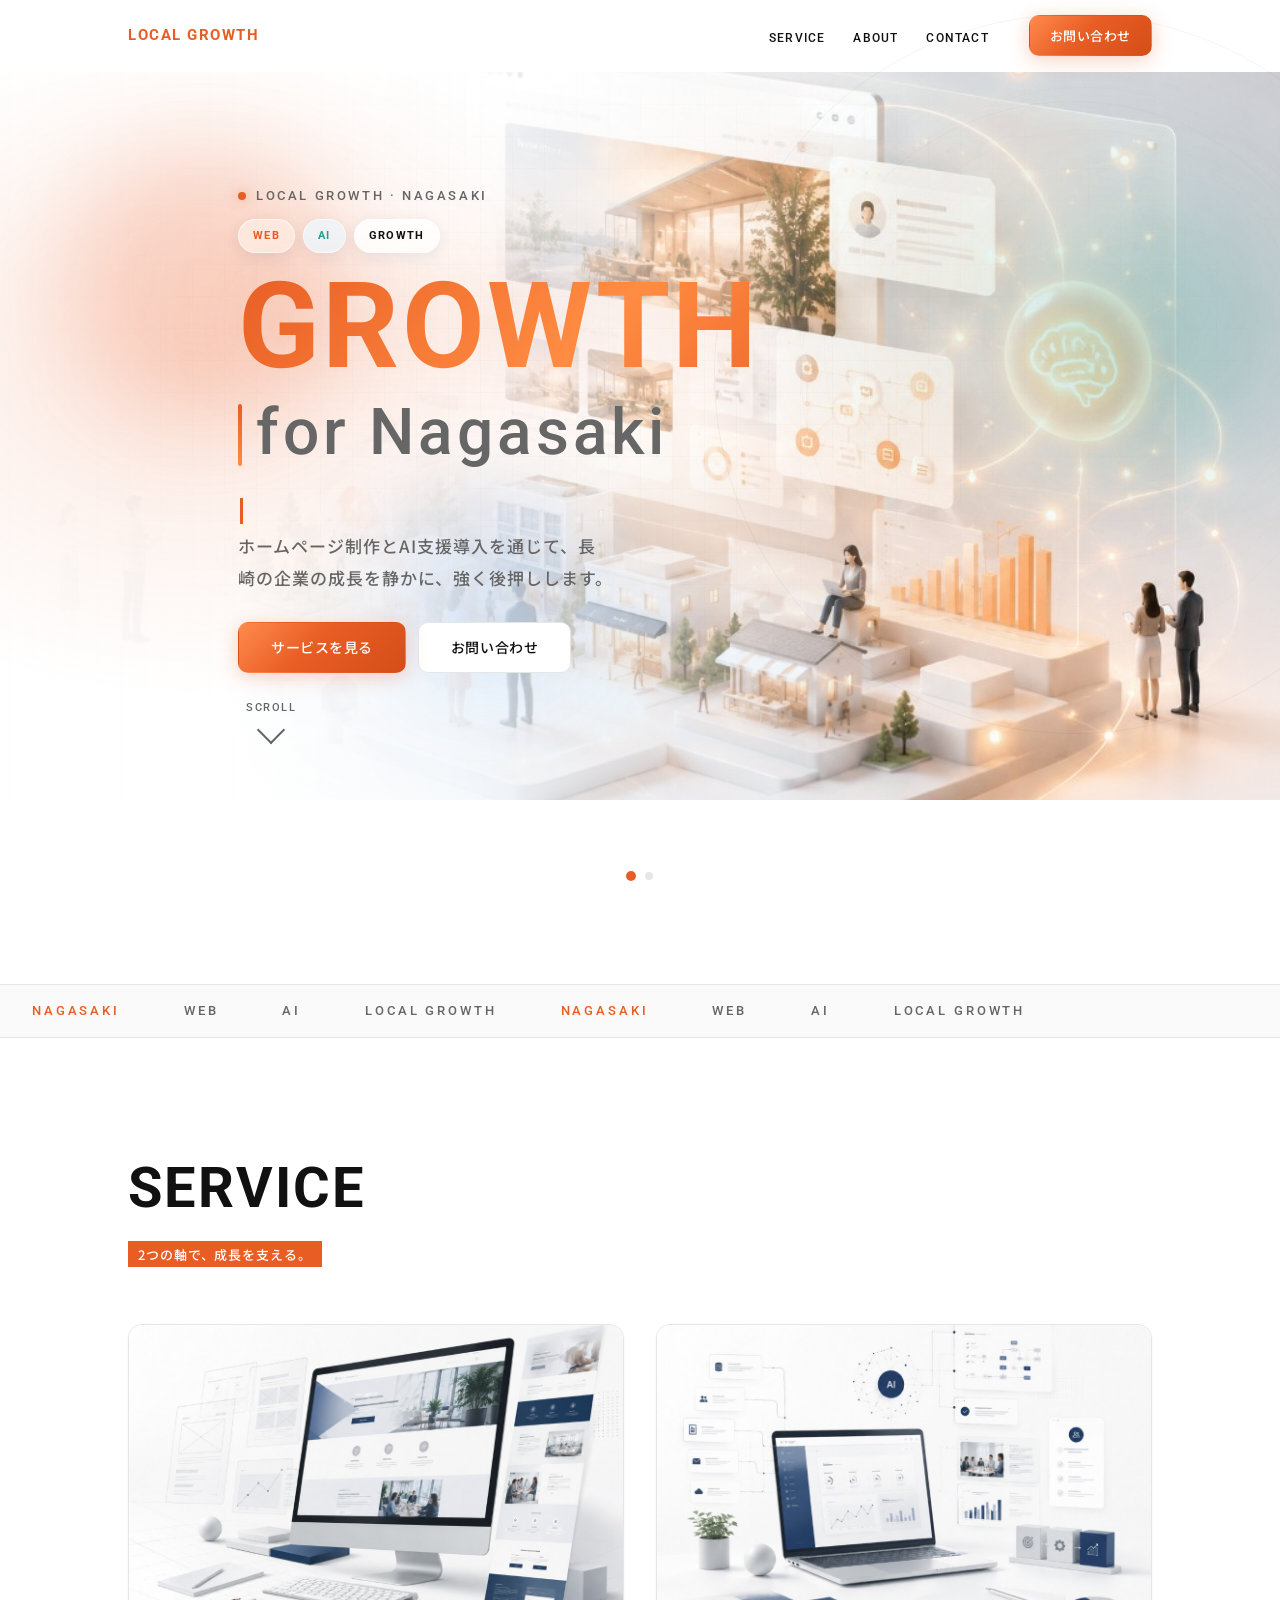
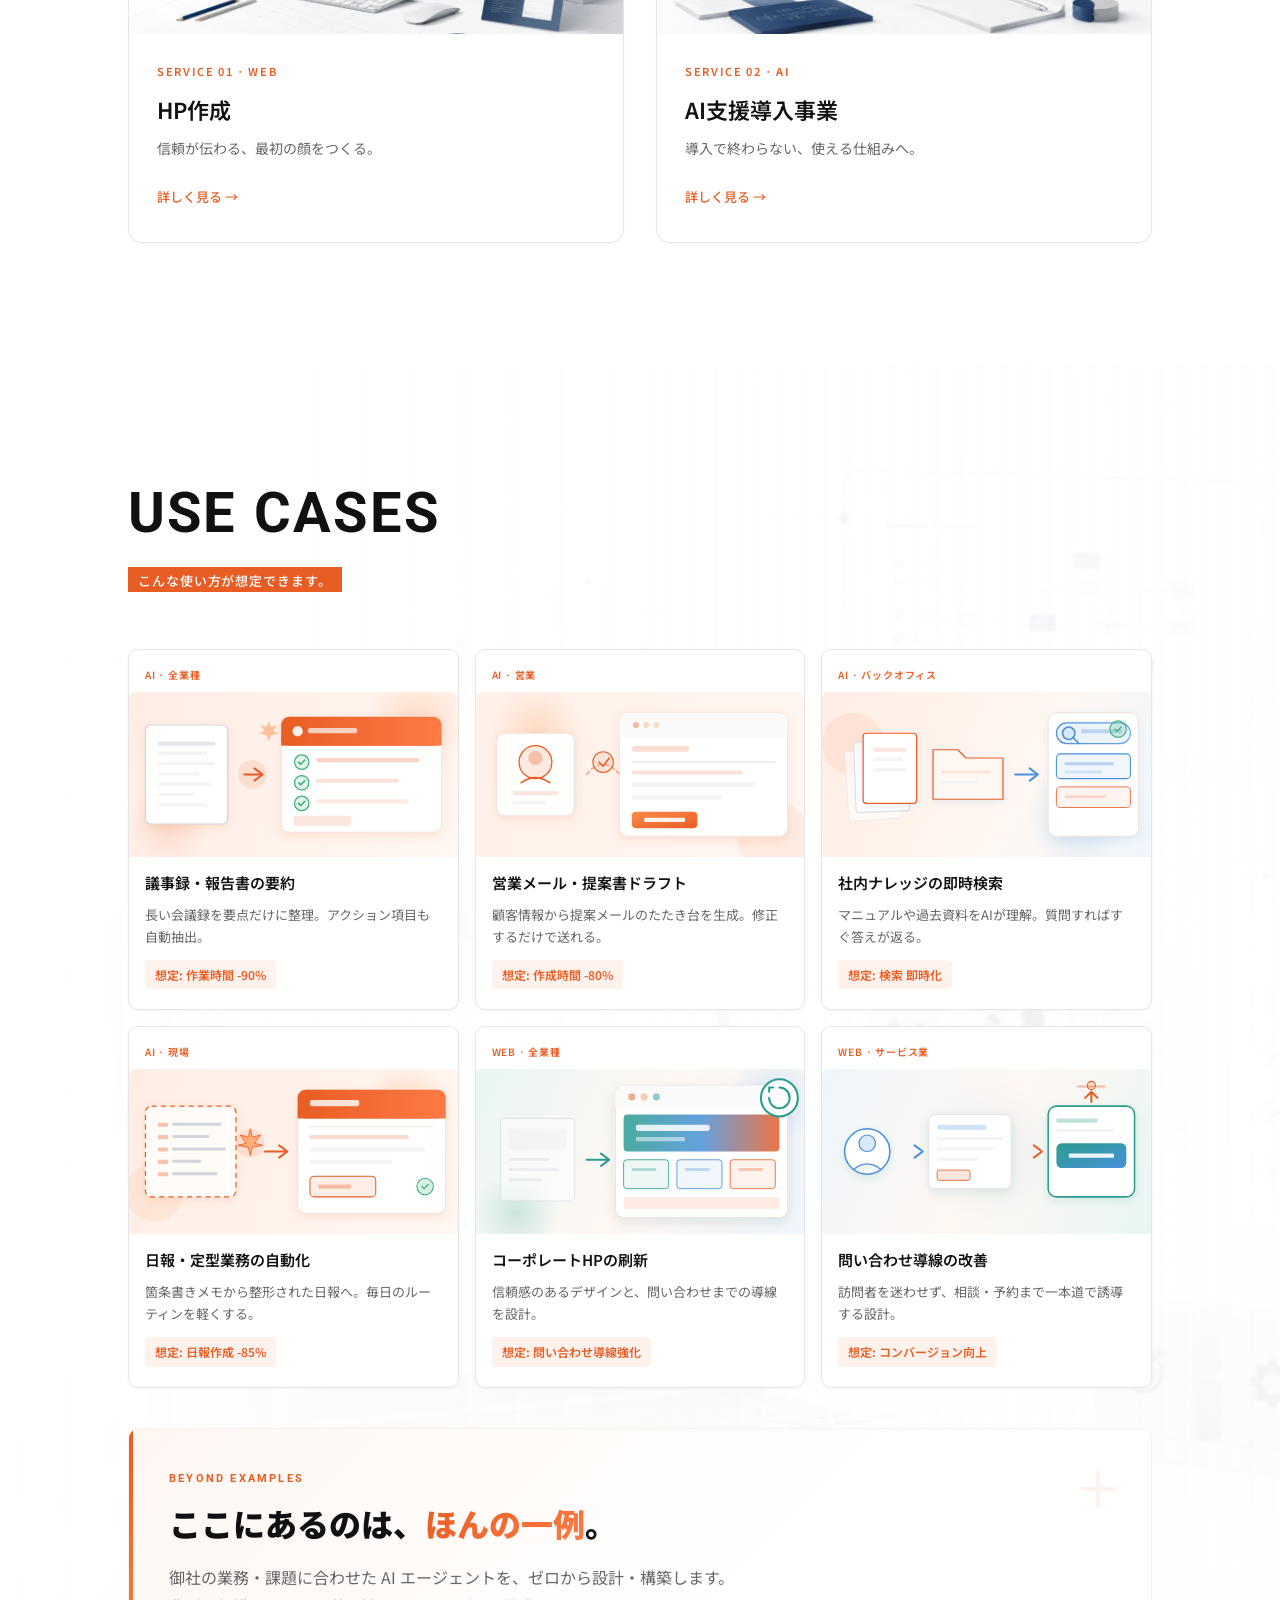
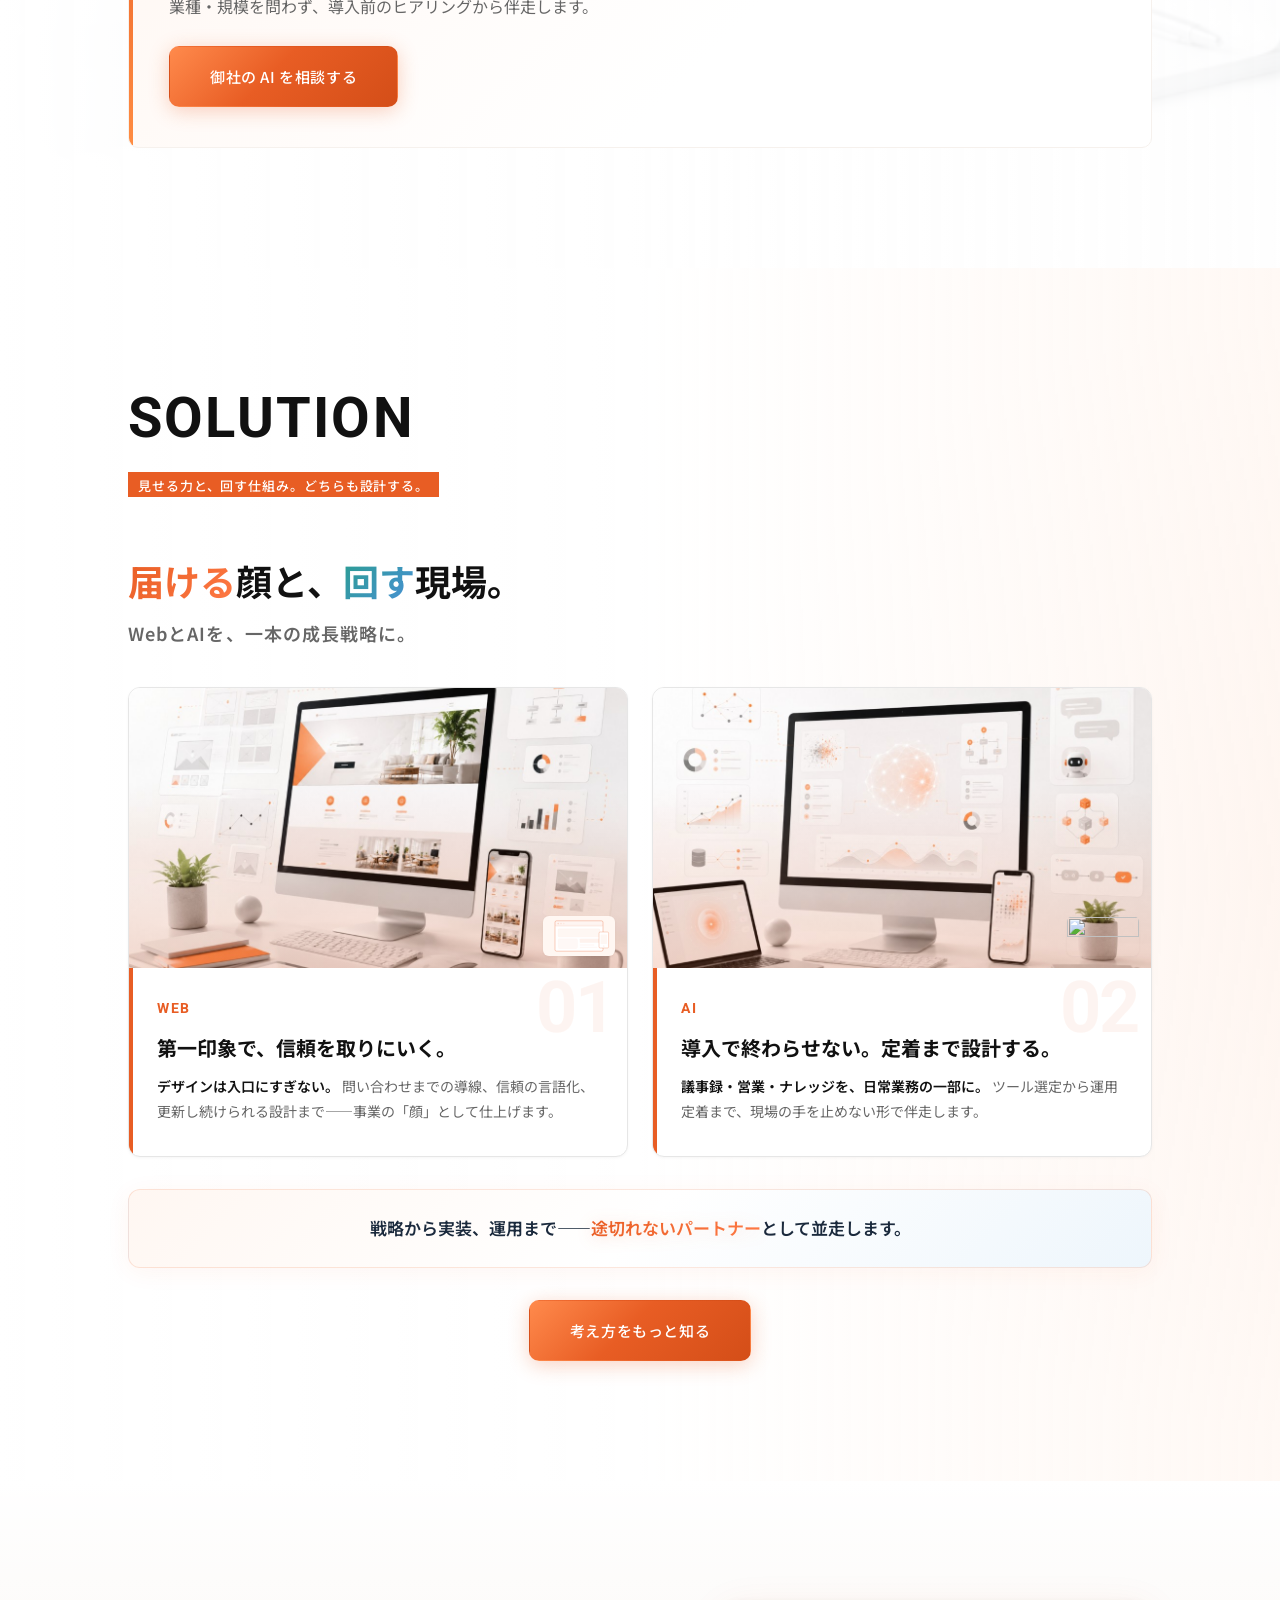
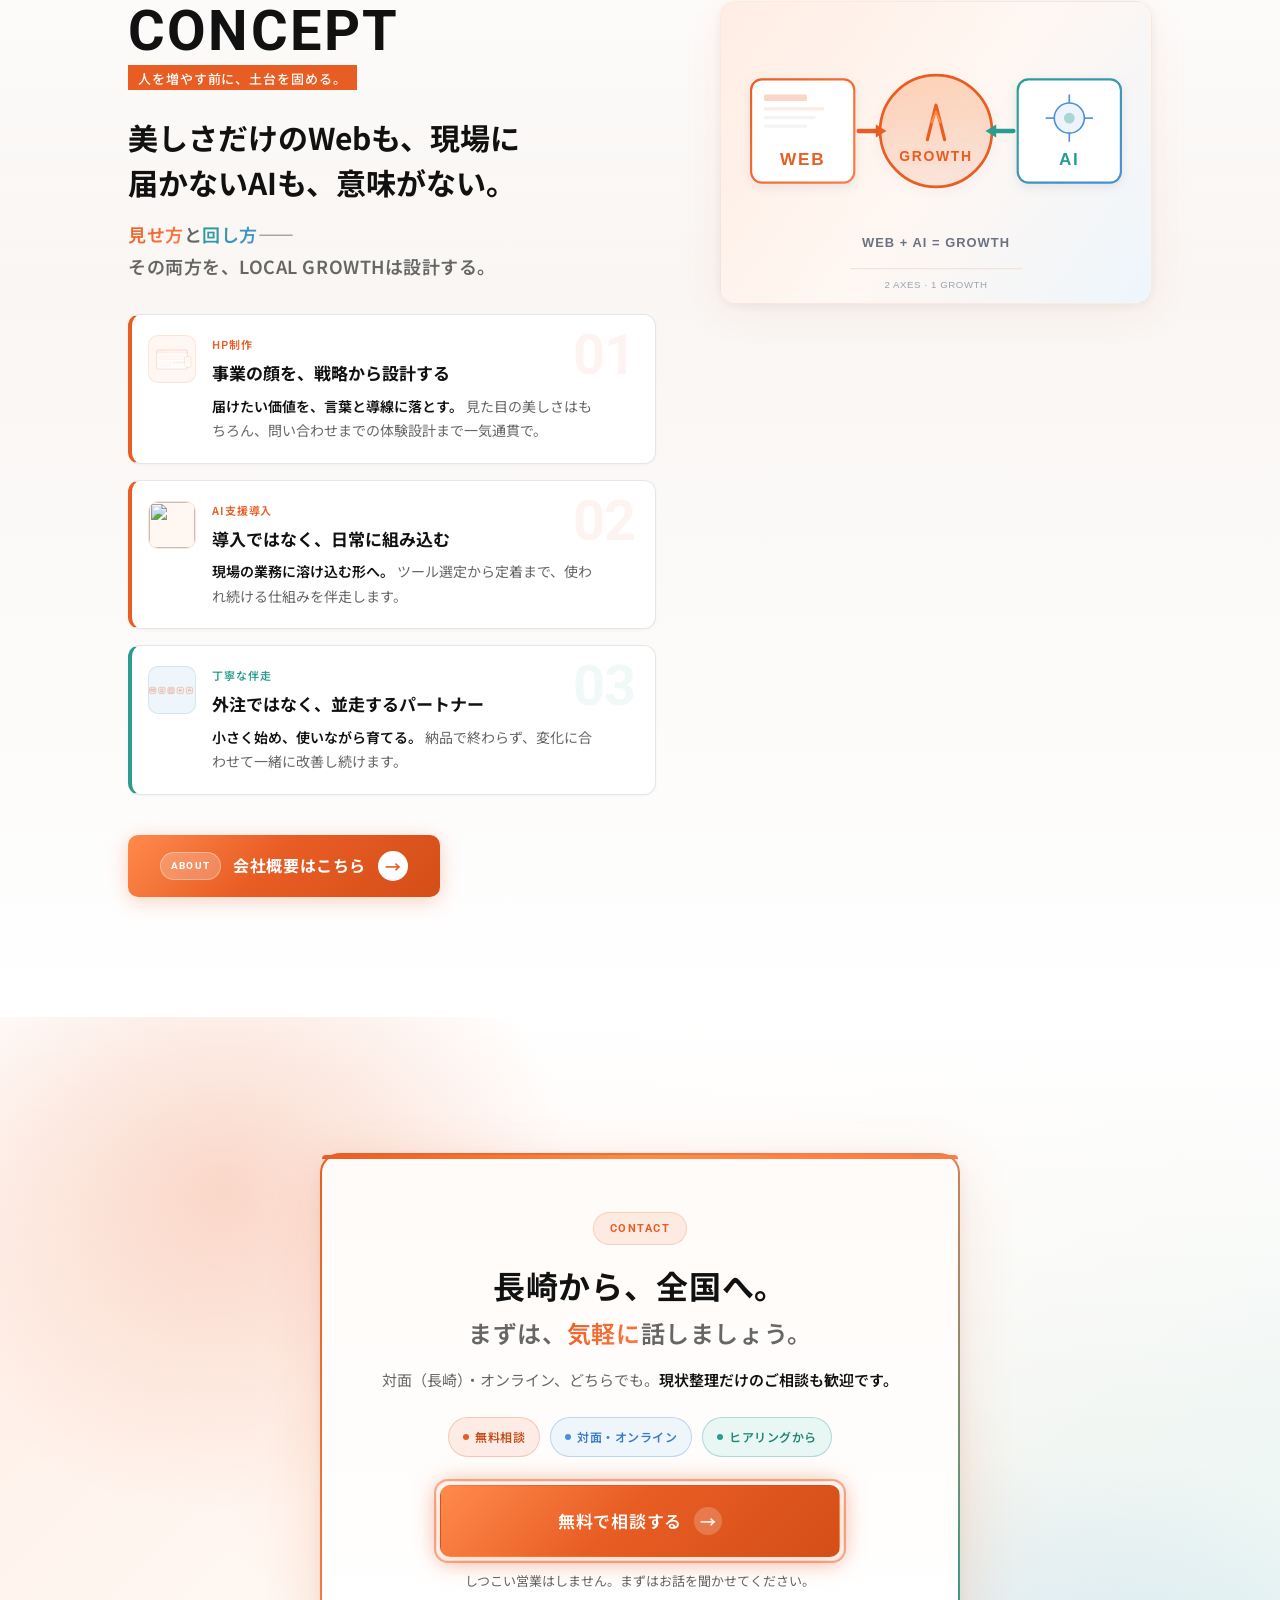
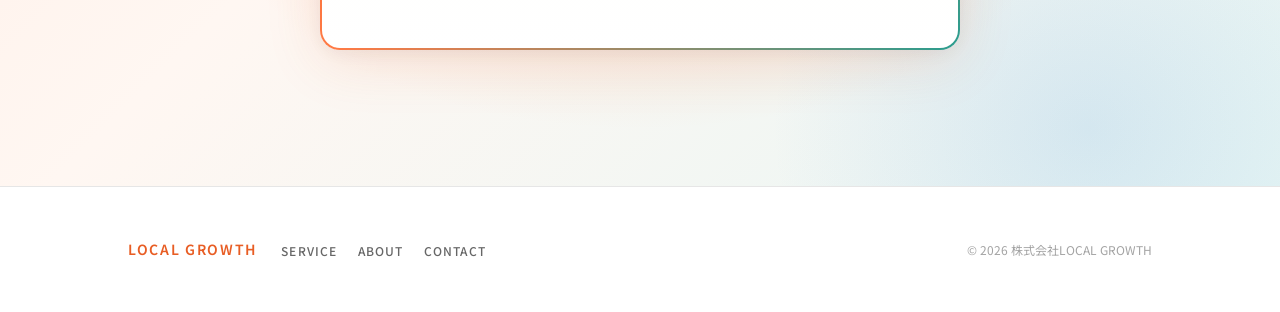
==== commit d5fce060: "about・サービスページのセクション差別化とサブページデザイン強化を反映。 CONCEPT/WHY/FOR WHO/FLOWの再設計、AI/HP各ページの独自レイアウト化、USE CASES資産追加" ====
--- a/index.html
+++ b/index.html
@@ -3,11 +3,11 @@
 <head>
   <meta charset="UTF-8">
   <meta name="viewport" content="width=device-width, initial-scale=1.0, viewport-fit=cover">
-  <meta name="description" content="株式会社LOCAL GROWTHは長崎を拠点に、ホームページ制作とAI支援導入を通じて企業の成長を後押しします。長崎でLP制作・AI支援といえば、私たちにお任せください。">
+  <meta name="description" content="株式会社LOCAL GROWTHは長崎を拠点に、ホームページ制作とAI支援導入を通じて企業の成長を後押しします。地方の成長を、WebとAIで支えるパートナーです。">
   <title>株式会社LOCAL GROWTH | 長崎のWeb制作・AI支援</title>
   <link rel="preconnect" href="https://fonts.googleapis.com">
   <link rel="preconnect" href="https://fonts.gstatic.com" crossorigin>
-  <link href="https://fonts.googleapis.com/css2?family=Roboto:wght@400;500;700&family=Noto+Sans+JP:wght@400;500;700&display=swap" rel="stylesheet">
+  <link href="https://fonts.googleapis.com/css2?family=Roboto:wght@400;500;700&family=Noto+Sans+JP:wght@400;500;700;900&display=swap" rel="stylesheet">
   <link rel="stylesheet" href="style.css">
 </head>
 <body class="page-enter">
@@ -38,35 +38,107 @@
   <main id="main">
 
     <!-- Hero -->
-    <section class="hero hero--top hero--impact" aria-labelledby="hero-heading">
-      <div class="hero__backdrop" aria-hidden="true">
-        <img src="assets/images/hero-main.png" alt="" class="hero__backdrop-img hero__parallax-layer" width="1920" height="1080" loading="eager">
-        <div class="hero__backdrop-fade"></div>
-      </div>
-      <div class="hero__arc" aria-hidden="true"></div>
-      <div class="hero__arc hero__arc--secondary" aria-hidden="true"></div>
-      <div class="container hero__inner hero__inner--impact">
-        <div class="hero__content">
-          <p class="hero__eyebrow animate-on-scroll givery-slide" data-hero-animate>LOCAL GROWTH · NAGASAKI</p>
-          <h1 class="hero__headline headline-split" id="hero-heading">
-            <span class="hero__headline-line animate-on-scroll givery-slide" data-hero-animate>GROWTH</span>
-            <span class="hero__headline-line hero__headline-line--sub animate-on-scroll givery-slide" data-hero-animate>for Nagasaki</span>
-          </h1>
-          <p class="hero__headline-jp animate-on-scroll givery-slide" data-hero-animate>長崎の企業に、世界水準のWebとAIを。</p>
-          <p class="section__label text-band animate-on-scroll givery-slide" data-hero-animate>
-            <span class="text-band__inner">地方の成長を、WebとAIで支える。</span>
-          </p>
-          <p class="hero__lead animate-on-scroll givery-fade-up" data-hero-animate>
-            ホームページ制作とAI支援導入を通じて、長崎の企業の成長を静かに、強く後押しします。
-          </p>
-          <div class="hero__actions animate-on-scroll givery-fade-up" data-hero-animate>
-            <a href="#service" class="btn btn--primary">サービスを見る</a>
-            <a href="/contact" class="btn btn--outline">お問い合わせ</a>
+    <section class="hero hero--top hero--impact hero--phased" data-hero-phased data-hero-cycle data-cycle-interval="6000" aria-labelledby="hero-heading">
+      <div class="hero__stage">
+          <!-- Phase 1: Brand -->
+          <div class="hero__phase hero__phase--brand hero__phase--active" data-phase="1">
+            <div class="hero__phase-scene">
+              <div class="hero__phase-backdrop hero__phase-backdrop--brand" aria-hidden="true">
+                <img src="assets/images/hero-main.png" alt="" class="hero__backdrop-img hero__parallax-layer" width="1920" height="1080" loading="eager">
+                <div class="hero__backdrop-fade"></div>
+              </div>
+              <div class="hero__ambient" aria-hidden="true">
+                <div class="hero__ambient-mesh"></div>
+                <div class="hero__ambient-grid"></div>
+                <div class="hero__orb hero__orb--1"></div>
+                <div class="hero__orb hero__orb--2"></div>
+                <div class="hero__orb hero__orb--3"></div>
+              </div>
+              <div class="hero__arc" aria-hidden="true"></div>
+              <div class="hero__arc hero__arc--secondary" aria-hidden="true"></div>
+              <div class="container hero__inner hero__inner--impact">
+                <div class="hero__content">
+                  <p class="hero__eyebrow" data-phase-item data-delay="0">LOCAL GROWTH · NAGASAKI</p>
+                  <div class="hero__chips" aria-hidden="true">
+                    <span class="hero__chip hero__chip--web">WEB</span>
+                    <span class="hero__chip hero__chip--ai">AI</span>
+                    <span class="hero__chip hero__chip--growth">GROWTH</span>
+                  </div>
+                  <h1 class="hero__headline headline-split" id="hero-heading">
+                    <span class="hero__headline-line" data-phase-item data-delay="150">GROWTH</span>
+                    <span class="hero__headline-line hero__headline-line--sub" data-phase-item data-delay="300">for Nagasaki</span>
+                  </h1>
+                  <p class="section__label text-band text-band--hero" data-phase-item data-delay="450">
+                    <span class="text-band__inner">地方の成長を、WebとAIで支える。</span>
+                  </p>
+                  <p class="hero__lead text-balance" data-phase-item data-delay="600">
+                    ホームページ制作とAI支援導入を通じて、<br class="sp-only">長崎の企業の成長を静かに、強く後押しします。
+                  </p>
+                  <div class="hero__actions" data-phase-item data-delay="750">
+                    <a href="#service" class="btn btn--primary">サービスを見る</a>
+                    <a href="/contact" class="btn btn--outline">お問い合わせ</a>
+                  </div>
+                  <button type="button" class="hero__scroll-hint" data-phase-item data-delay="900" data-scroll-target="#service" aria-label="サービスセクションへスクロール">
+                    <span>Scroll</span>
+                    <span class="hero__scroll-hint__icon" aria-hidden="true"></span>
+                  </button>
+                </div>
+              </div>
+            </div>
           </div>
-          <button type="button" class="hero__scroll-hint animate-on-scroll givery-fade-up" data-hero-animate data-scroll-target="#service" aria-label="サービスセクションへスクロール">
-            <span>Scroll</span>
-            <span class="hero__scroll-hint__icon" aria-hidden="true"></span>
-          </button>
+
+          <!-- Phase 2: AI Statement -->
+          <div class="hero__phase hero__phase--statement" data-phase="2">
+            <div class="hero__phase-scene">
+              <div class="hero__phase-backdrop hero__phase-backdrop--statement" aria-hidden="true">
+                <div class="hero__phase-backdrop-gradient"></div>
+                <div class="hero__phase-glow"></div>
+              </div>
+              <div class="hero__ambient" aria-hidden="true">
+                <div class="hero__ambient-mesh"></div>
+                <div class="hero__ambient-grid"></div>
+                <div class="hero__orb hero__orb--1"></div>
+                <div class="hero__orb hero__orb--2"></div>
+                <div class="hero__orb hero__orb--3"></div>
+              </div>
+              <div class="hero__phase-accent" aria-hidden="true"></div>
+              <div class="container hero__inner hero__inner--phased">
+                <div class="hero__content">
+                  <p class="hero__eyebrow hero__eyebrow--statement" data-phase-item data-delay="0">STATEMENT</p>
+                  <p class="section__label text-band hero__text-band--statement" data-phase-item data-delay="100">
+                    <span class="text-band__inner">自社で、どう使うか。</span>
+                  </p>
+                  <p class="hero__phase-copy">
+                    <span class="hero-line" data-phase-item data-delay="200">
+                      <span class="accent-orange">AI</span>がすごいのは
+                    </span>
+                    <span class="hero-line" data-phase-item data-delay="400">わかった。</span>
+                    <span class="hero-line" data-phase-item data-delay="600">
+                      <span class="accent-navy">問題</span>は、
+                    </span>
+                    <span class="hero-line hero-line-main" data-phase-item data-delay="800">
+                      <span class="hero-line-main__text">自社でどう使うか。</span>
+                    </span>
+                  </p>
+                  <div class="hero__statement-accent" aria-hidden="true"></div>
+                  <p class="hero__subcopy hero__subcopy--phase" data-phase-item data-delay="1000">
+                    AIを&ldquo;知っている&rdquo;だけで終わらせず、企業の実務に使える形まで整理し、導入・運用を支援します。
+                  </p>
+                  <div class="hero__statement-deco" aria-hidden="true">
+                    <span class="hero__statement-tag">AI × 実務</span>
+                    <span class="hero__statement-tag hero__statement-tag--cool">導入 → 定着</span>
+                  </div>
+                  <div class="hero__actions hero__actions--phase" data-phase-item data-delay="1150">
+                    <a href="/contact?type=ai" class="btn btn--primary btn--lg">AI活用を相談する</a>
+                    <a href="#service" class="btn btn--outline btn--outline-accent">サービスを見る</a>
+                  </div>
+                </div>
+              </div>
+            </div>
+          </div>
+        <div class="hero__phase-indicator" aria-hidden="true">
+          <span class="hero__phase-dot hero__phase-dot--active" data-phase-dot="1"></span>
+          <span class="hero__phase-dot" data-phase-dot="2"></span>
         </div>
       </div>
     </section>
@@ -119,137 +191,239 @@
       </div>
     </section>
 
-    <!-- Stats -->
-    <section class="section section--alt section--fade-top" aria-label="実績指標">
-      <div class="container">
-        <div class="stat-strip animate-on-scroll givery-fade-up">
-          <div class="stat-strip__item">
-            <span class="stat-strip__value" data-count="0.9" data-count-decimals="1" data-count-suffix="s">0</span>
-            <span class="stat-strip__label">LCP（制作デモ）</span>
-          </div>
-          <div class="stat-strip__item">
-            <span class="stat-strip__value" data-count="90" data-count-prefix="-" data-count-suffix="%">0</span>
-            <span class="stat-strip__label">作業時間削減（AIデモ）</span>
-          </div>
-          <div class="stat-strip__item">
-            <span class="stat-strip__value" data-count="95" data-count-suffix="+">0</span>
-            <span class="stat-strip__label">SEO基盤スコア</span>
-          </div>
-          <div class="stat-strip__item">
-            <span class="stat-strip__value">長崎</span>
-            <span class="stat-strip__label">対面 / オンライン全国</span>
-          </div>
-        </div>
-      </div>
-    </section>
-
-    <!-- Projects -->
-    <section class="section section--impact" id="projects" aria-labelledby="projects-heading">
+    <!-- Use Cases -->
+    <section class="section section--impact use-case-section" id="use-cases" aria-labelledby="use-cases-heading">
       <div class="section--impact__backdrop" aria-hidden="true">
-        <img src="assets/images/service-web.png" alt="" class="section--impact__backdrop-img" width="1920" height="1080" loading="lazy">
+        <img src="assets/images/service-ai.png" alt="" class="section--impact__backdrop-img" width="1920" height="1080" loading="lazy">
         <div class="section--impact__backdrop-fade"></div>
       </div>
       <div class="container">
         <div class="section__header animate-on-scroll givery-slide">
-          <h2 class="section__title-en" id="projects-heading">PROJECTS</h2>
-          <p class="section__label text-band"><span class="text-band__inner">長崎から、届けるクオリティ。</span></p>
-        </div>
-        <div class="projects-grid stagger-parent">
-          <article class="works-placeholder-card stagger-item animate-on-scroll givery-fade-up" data-case="1">
-            <div class="works-placeholder-card__thumb" aria-hidden="true"></div>
-            <div class="works-placeholder-card__body">
-              <p class="works-placeholder-card__tag">製造業</p>
-              <h3 class="works-placeholder-card__title">導入事例（準備中）</h3>
-              <p class="works-placeholder-card__desc">ロゴ・概要・成果指標を後から差し替え可能です。</p>
-            </div>
-          </article>
-          <article class="works-placeholder-card stagger-item animate-on-scroll givery-fade-up" data-case="2">
-            <div class="works-placeholder-card__thumb" aria-hidden="true"></div>
-            <div class="works-placeholder-card__body">
-              <p class="works-placeholder-card__tag">サービス業</p>
-              <h3 class="works-placeholder-card__title">導入事例（準備中）</h3>
-              <p class="works-placeholder-card__desc">ロゴ・概要・成果指標を後から差し替え可能です。</p>
-            </div>
-          </article>
-          <article class="works-placeholder-card stagger-item animate-on-scroll givery-fade-up" data-case="3">
-            <div class="works-placeholder-card__thumb" aria-hidden="true"></div>
-            <div class="works-placeholder-card__body">
-              <p class="works-placeholder-card__tag">小売・飲食</p>
-              <h3 class="works-placeholder-card__title">導入事例（準備中）</h3>
-              <p class="works-placeholder-card__desc">ロゴ・概要・成果指標を後から差し替え可能です。</p>
-            </div>
-          </article>
-        </div>
-        <div class="projects-grid projects-grid--demos stagger-parent">
-          <a href="/service-hp#works" class="works-demo-card stagger-item animate-on-scroll givery-fade-up">
-            <div class="works-demo-card__img">
-              <img src="assets/images/service-web.png" alt="" width="600" height="400" loading="lazy">
-            </div>
-            <div class="works-demo-card__body">
-              <p class="works-demo-card__label">DEMO · WEB</p>
-              <h3 class="works-demo-card__title">NEXUS GROWTH 制作デモ</h3>
-              <span class="works-demo-card__arrow">デモを見る →</span>
-            </div>
+          <h2 class="section__title-en" id="use-cases-heading">USE CASES</h2>
+          <p class="section__label text-band"><span class="text-band__inner">こんな使い方が想定できます。</span></p>
+        </div>
+        <div class="use-case-scroll-wrap">
+          <p class="use-case-scroll-hint sp-only" aria-hidden="true">← スワイプで見る →</p>
+          <div class="use-case-grid use-case-grid--carousel stagger-parent">
+          <article class="use-case-card use-case-card--static stagger-item animate-on-scroll givery-fade-up">
+            <span class="use-case-card__tag">AI · 全業種</span>
+            <div class="use-case-card__illust">
+              <img src="assets/illustrations/use-cases/meeting-summary.svg" alt="" width="320" height="160" loading="lazy">
+            </div>
+            <h3 class="use-case-card__title">議事録・報告書の要約</h3>
+            <p class="use-case-card__desc">長い会議録を要点だけに整理。アクション項目も自動抽出。</p>
+            <span class="use-case-card__metric">想定: 作業時間 -90%</span>
+          </article>
+          <article class="use-case-card use-case-card--static stagger-item animate-on-scroll givery-fade-up">
+            <span class="use-case-card__tag">AI · 営業</span>
+            <div class="use-case-card__illust">
+              <img src="assets/illustrations/use-cases/sales-email.svg" alt="" width="320" height="160" loading="lazy">
+            </div>
+            <h3 class="use-case-card__title">営業メール・提案書ドラフト</h3>
+            <p class="use-case-card__desc">顧客情報から提案メールのたたき台を生成。修正するだけで送れる。</p>
+            <span class="use-case-card__metric">想定: 作成時間 -80%</span>
+          </article>
+          <article class="use-case-card use-case-card--static stagger-item animate-on-scroll givery-fade-up">
+            <span class="use-case-card__tag">AI · バックオフィス</span>
+            <div class="use-case-card__illust">
+              <img src="assets/illustrations/use-cases/knowledge-search.svg" alt="" width="320" height="160" loading="lazy">
+            </div>
+            <h3 class="use-case-card__title">社内ナレッジの即時検索</h3>
+            <p class="use-case-card__desc">マニュアルや過去資料をAIが理解。質問すればすぐ答えが返る。</p>
+            <span class="use-case-card__metric">想定: 検索 即時化</span>
+          </article>
+          <article class="use-case-card use-case-card--static stagger-item animate-on-scroll givery-fade-up">
+            <span class="use-case-card__tag">AI · 現場</span>
+            <div class="use-case-card__illust">
+              <img src="assets/illustrations/use-cases/daily-report.svg" alt="" width="320" height="160" loading="lazy">
+            </div>
+            <h3 class="use-case-card__title">日報・定型業務の自動化</h3>
+            <p class="use-case-card__desc">箇条書きメモから整形された日報へ。毎日のルーティンを軽くする。</p>
+            <span class="use-case-card__metric">想定: 日報作成 -85%</span>
+          </article>
+          <article class="use-case-card use-case-card--static stagger-item animate-on-scroll givery-fade-up">
+            <span class="use-case-card__tag">WEB · 全業種</span>
+            <div class="use-case-card__illust">
+              <img src="assets/illustrations/use-cases/corporate-hp.svg" alt="" width="320" height="160" loading="lazy">
+            </div>
+            <h3 class="use-case-card__title">コーポレートHPの刷新</h3>
+            <p class="use-case-card__desc">信頼感のあるデザインと、問い合わせまでの導線を設計。</p>
+            <span class="use-case-card__metric">想定: 問い合わせ導線強化</span>
+          </article>
+          <article class="use-case-card use-case-card--static stagger-item animate-on-scroll givery-fade-up">
+            <span class="use-case-card__tag">WEB · サービス業</span>
+            <div class="use-case-card__illust">
+              <img src="assets/illustrations/use-cases/contact-flow.svg" alt="" width="320" height="160" loading="lazy">
+            </div>
+            <h3 class="use-case-card__title">問い合わせ導線の改善</h3>
+            <p class="use-case-card__desc">訪問者を迷わせず、相談・予約まで一本道で誘導する設計。</p>
+            <span class="use-case-card__metric">想定: コンバージョン向上</span>
+          </article>
+        </div>
+        </div>
+        <div class="use-case-closer animate-on-scroll givery-fade-up">
+          <p class="use-case-closer__eyebrow">BEYOND EXAMPLES</p>
+          <h3 class="use-case-closer__title">
+            ここにあるのは、<em class="text-gradient">ほんの一例</em>。
+          </h3>
+          <p class="use-case-closer__lead">
+            御社の業務・課題に合わせた AI エージェントを、ゼロから設計・構築します。<br>
+            業種・規模を問わず、導入前のヒアリングから伴走します。
+          </p>
+          <a href="/contact?type=ai" class="btn btn--primary btn--lg use-case-closer__cta">
+            御社の AI を相談する
           </a>
-          <a href="/service-ai#works" class="works-demo-card stagger-item animate-on-scroll givery-fade-up">
-            <div class="works-demo-card__img">
-              <img src="assets/images/service-ai.png" alt="" width="600" height="400" loading="lazy">
-            </div>
-            <div class="works-demo-card__body">
-              <p class="works-demo-card__label">DEMO · AI</p>
-              <h3 class="works-demo-card__title">AI Lab ユースケースデモ</h3>
-              <span class="works-demo-card__arrow">デモを見る →</span>
-            </div>
-          </a>
         </div>
       </div>
     </section>
 
     <!-- Solution -->
-    <section class="section section--alt section--fade-top section--decor" aria-labelledby="solution-heading">
+    <section class="section solution-showcase section--impact" aria-labelledby="solution-heading">
+      <div class="section--impact__backdrop" aria-hidden="true">
+        <div class="solution-showcase__glow"></div>
+        <div class="section--impact__backdrop-fade solution-showcase__fade"></div>
+      </div>
       <div class="container">
         <div class="section__header animate-on-scroll givery-slide">
           <h2 class="section__title-en" id="solution-heading">SOLUTION</h2>
-          <p class="section__label text-band"><span class="text-band__inner">WebとAIを、ひとつの成長戦略に。</span></p>
-        </div>
-        <div class="solution-block animate-on-scroll givery-fade-up">
-          <p class="solution-block__lead">
-            長崎の企業が抱える「集客の顔が弱い」「現場が忙しくてAIが定着しない」——その両方に、設計から伴走まで一貫して向き合います。
+          <p class="section__label text-band"><span class="text-band__inner">見せる力と、回す仕組み。どちらも設計する。</span></p>
+        </div>
+        <div class="solution-showcase__lead animate-on-scroll givery-fade-up">
+          <p class="solution-showcase__catch">
+            <span class="solution-showcase__catch-line text-balance"><em class="text-gradient">届ける</em>顔と、<br class="sp-only"><em class="text-gradient text-gradient--cool">回す</em>現場。</span>
+            <span class="solution-showcase__catch-sub">WebとAIを、一本の成長戦略に。</span>
           </p>
-          <div class="solution-block__grid">
-            <div class="solution-block__item">
-              <p class="solution-block__item-title">WEB</p>
-              <p class="solution-block__item-desc">見た目だけで終わらない。導線・信頼・更新のしやすさまで設計したホームページを制作します。</p>
-            </div>
-            <div class="solution-block__item">
-              <p class="solution-block__item-title">AI</p>
-              <p class="solution-block__item-desc">ツール導入で終わらせない。議事録・営業・ナレッジなど、現場で使える形に落とし込みます。</p>
-            </div>
+        </div>
+        <div class="solution-showcase__grid stagger-parent">
+          <article class="solution-showcase__card stagger-item animate-on-scroll givery-fade-up">
+            <div class="solution-showcase__card-media solution-showcase__card-media--web">
+              <img src="assets/images/solution-web-workspace.png" alt="Web制作・UI/UX設計のワークスペースイメージ" width="600" height="338" loading="lazy">
+              <img class="solution-showcase__card-badge" src="assets/illustrations/service-web.svg" alt="" width="72" height="40" loading="lazy">
+            </div>
+            <div class="solution-showcase__card-body">
+              <span class="solution-showcase__num" aria-hidden="true">01</span>
+              <p class="solution-showcase__label">WEB</p>
+              <h3 class="solution-showcase__title">第一印象で、信頼を取りにいく。</h3>
+              <p class="solution-showcase__desc"><strong>デザインは入口にすぎない。</strong> 問い合わせまでの導線、信頼の言語化、更新し続けられる設計まで——事業の「顔」として仕上げます。</p>
+            </div>
+          </article>
+          <article class="solution-showcase__card stagger-item animate-on-scroll givery-fade-up">
+            <div class="solution-showcase__card-media solution-showcase__card-media--ai">
+              <img src="assets/images/solution-ai-workspace.png" alt="AI支援・データ活用のワークスペースイメージ" width="600" height="338" loading="lazy">
+              <img class="solution-showcase__card-badge" src="assets/illustrations/service-ai.svg" alt="" width="72" height="40" loading="lazy">
+            </div>
+            <div class="solution-showcase__card-body">
+              <span class="solution-showcase__num" aria-hidden="true">02</span>
+              <p class="solution-showcase__label">AI</p>
+              <h3 class="solution-showcase__title">導入で終わらせない。定着まで設計する。</h3>
+              <p class="solution-showcase__desc"><strong>議事録・営業・ナレッジを、日常業務の一部に。</strong> ツール選定から運用定着まで、現場の手を止めない形で伴走します。</p>
+            </div>
+          </article>
+        </div>
+        <div class="solution-showcase__bar animate-on-scroll givery-fade-up">
+          <p class="solution-showcase__bar-text">戦略から実装、運用まで——<span class="solution-showcase__bar-accent text-gradient">途切れないパートナー</span>として並走します。</p>
+        </div>
+        <div class="solution-showcase__cta animate-on-scroll givery-fade-up">
+          <a href="/about" class="btn btn--primary btn--lg">考え方をもっと知る</a>
+        </div>
+      </div>
+    </section>
+
+    <!-- Concept -->
+    <section class="section concept-showcase section--fade-top" aria-labelledby="teaser-heading-en">
+      <div class="container concept-showcase__inner">
+        <div class="concept-showcase__content">
+          <h2 class="section__title-en animate-on-scroll givery-slide" id="teaser-heading-en">CONCEPT</h2>
+          <p class="section__label text-band animate-on-scroll givery-slide"><span class="text-band__inner">人を増やす前に、土台を固める。</span></p>
+          <div class="concept-showcase__lead animate-on-scroll givery-fade-up">
+            <p class="concept-showcase__catch">
+              <span class="concept-showcase__catch-line text-balance">美しさだけのWebも、<br class="sp-only">現場に届かないAIも、意味がない。</span>
+              <span class="concept-showcase__catch-sub text-balance"><em class="text-gradient">見せ方</em>と<em class="text-gradient text-gradient--cool">回し方</em>——<br class="pc-only">その両方を、LOCAL GROWTHは設計する。</span>
+            </p>
           </div>
-          <a href="/about" class="btn btn--outline">私たちの考え方を見る →</a>
-        </div>
-      </div>
-    </section>
-
-    <!-- Concept -->
-    <section class="section section--fade-top teaser" aria-labelledby="teaser-heading-en">
-      <div class="container teaser__inner">
-        <h2 class="section__title-en animate-on-scroll givery-slide" id="teaser-heading-en">CONCEPT</h2>
-        <p class="section__label text-band animate-on-scroll givery-slide"><span class="text-band__inner">人を増やす前に、仕組みを整える。</span></p>
-        <div class="teaser__visual animate-on-scroll givery-fade-up">
-          <img src="assets/illustrations/concept-diagram.svg" alt="HP制作とAI支援の2軸で成長を支える概念図" width="480" height="320" loading="lazy">
-        </div>
-        <p class="teaser__text animate-on-scroll givery-fade-up">見た目の美しさと、現場で使える実用性。その両立が、LOCAL GROWTHの考え方です。</p>
-        <a href="/about" class="btn btn--outline teaser__link animate-on-scroll givery-fade-up">会社について詳しく見る →</a>
+          <ul class="concept-showcase__pillars stagger-parent">
+            <li class="concept-showcase__pillar stagger-item animate-on-scroll givery-fade-up">
+              <div class="concept-showcase__pillar-icon">
+                <img src="assets/illustrations/service-web.svg" alt="" width="48" height="48" loading="lazy">
+              </div>
+              <div class="concept-showcase__pillar-body">
+                <span class="concept-showcase__pillar-num" aria-hidden="true">01</span>
+                <p class="concept-showcase__pillar-label">HP制作</p>
+                <h3 class="concept-showcase__pillar-title">事業の顔を、戦略から設計する</h3>
+                <p class="concept-showcase__pillar-desc"><strong>届けたい価値を、言葉と導線に落とす。</strong> 見た目の美しさはもちろん、問い合わせまでの体験設計まで一気通貫で。</p>
+              </div>
+            </li>
+            <li class="concept-showcase__pillar stagger-item animate-on-scroll givery-fade-up">
+              <div class="concept-showcase__pillar-icon">
+                <img src="assets/illustrations/service-ai.svg" alt="" width="48" height="48" loading="lazy">
+              </div>
+              <div class="concept-showcase__pillar-body">
+                <span class="concept-showcase__pillar-num" aria-hidden="true">02</span>
+                <p class="concept-showcase__pillar-label">AI支援導入</p>
+                <h3 class="concept-showcase__pillar-title">導入ではなく、日常に組み込む</h3>
+                <p class="concept-showcase__pillar-desc"><strong>現場の業務に溶け込む形へ。</strong> ツール選定から定着まで、使われ続ける仕組みを伴走します。</p>
+              </div>
+            </li>
+            <li class="concept-showcase__pillar concept-showcase__pillar--teal stagger-item animate-on-scroll givery-fade-up">
+              <div class="concept-showcase__pillar-icon">
+                <img src="assets/illustrations/flow-icons.svg" alt="" width="120" height="24" loading="lazy">
+              </div>
+              <div class="concept-showcase__pillar-body">
+                <span class="concept-showcase__pillar-num" aria-hidden="true">03</span>
+                <p class="concept-showcase__pillar-label">丁寧な伴走</p>
+                <h3 class="concept-showcase__pillar-title">外注ではなく、並走するパートナー</h3>
+                <p class="concept-showcase__pillar-desc"><strong>小さく始め、使いながら育てる。</strong> 納品で終わらず、変化に合わせて一緒に改善し続けます。</p>
+              </div>
+            </li>
+          </ul>
+          <a href="/about" class="btn btn--concept-about concept-showcase__link animate-on-scroll givery-fade-up">
+            <span class="btn--concept-about__pill">ABOUT</span>
+            <span class="btn--concept-about__label">会社概要はこちら</span>
+            <span class="btn__arrow" aria-hidden="true">→</span>
+          </a>
+        </div>
+        <div class="concept-showcase__visual animate-on-scroll givery-fade-up">
+          <div class="concept-showcase__visual-panel">
+            <div class="concept-showcase__visual-glow" aria-hidden="true"></div>
+            <img src="assets/illustrations/concept-diagram.svg" alt="HP制作とAI支援の2軸で成長を支える概念図" width="400" height="280" loading="lazy">
+          </div>
+        </div>
       </div>
     </section>
 
     <!-- CTA -->
-    <section class="section cta-band section--fade-top" aria-labelledby="cta-heading">
-      <div class="container cta-band__inner animate-on-scroll givery-fade-up">
-        <h2 class="cta-band__title" id="cta-heading">長崎から、全国へ。まずはお気軽にご相談ください。</h2>
-        <p class="cta-band__text">対面（長崎）・オンラインどちらも対応。現状や課題の整理から、丁寧にご一緒します。</p>
-        <a href="/contact" class="btn btn--primary btn--lg animate-on-scroll givery-fade-up animate-delay-150">無料でお問い合わせする</a>
+    <section class="section cta-band cta-band--finale section--fade-top" aria-labelledby="cta-heading">
+      <div class="cta-band__backdrop" aria-hidden="true">
+        <div class="cta-band__glow cta-band__glow--warm"></div>
+        <div class="cta-band__glow cta-band__glow--cool"></div>
+        <div class="cta-band__glow cta-band__glow--accent"></div>
+      </div>
+      <div class="container">
+        <div class="cta-band__panel cta-band__panel--vivid animate-on-scroll givery-fade-up">
+          <div class="cta-band__panel-accent" aria-hidden="true"></div>
+          <p class="cta-band__eyebrow">
+            <span class="cta-band__eyebrow-pill">CONTACT</span>
+          </p>
+          <h2 class="cta-band__title" id="cta-heading">
+            <span class="cta-band__title-line">長崎から、全国へ。</span>
+            <span class="cta-band__title-accent text-balance">まずは、<br class="sp-only"><em class="text-gradient">気軽に</em>話しましょう。</span>
+          </h2>
+          <p class="cta-band__text">対面（長崎）・オンライン、どちらでも。<strong>現状整理だけのご相談も歓迎です。</strong></p>
+          <ul class="cta-band__tags" aria-label="相談の特徴">
+            <li class="cta-band__tag">無料相談</li>
+            <li class="cta-band__tag">対面・オンライン</li>
+            <li class="cta-band__tag">ヒアリングから</li>
+          </ul>
+          <div class="cta-band__actions">
+            <div class="cta-band__btn-ring">
+              <a href="/contact" class="btn btn--primary btn--lg btn--cta-finale">
+                <span>無料で相談する</span>
+                <span class="btn__arrow" aria-hidden="true">→</span>
+              </a>
+            </div>
+            <p class="cta-band__note">しつこい営業はしません。まずはお話を聞かせてください。</p>
+          </div>
+        </div>
       </div>
     </section>
 
--- a/style.css
+++ b/style.css
@@ -17,6 +17,10 @@
   --color-border: #E6E6E6;
   --color-white: #FFFFFF;
   --color-dark: #111111;
+  --color-navy: #1B2A3D;
+  --color-warm-bg: #FFF7F2;
+  --color-warm-line: #F6F1ED;
+  --hero-highlight: rgba(232, 93, 36, 0.14);
 
   --gradient-hero: #FAFAFA;
   --gradient-section: linear-gradient(180deg, #FAFAFA 0%, #FFFFFF 100%);
@@ -339,6 +343,30 @@
 .is-visible .text-band .text-band__inner {
   opacity: 1;
   transition-delay: 0.15s;
+}
+
+/* text-gradient */
+.text-gradient {
+  font-style: normal;
+  background: linear-gradient(135deg, #E85D24 0%, #FF7A45 100%);
+  -webkit-background-clip: text;
+  background-clip: text;
+  color: transparent;
+}
+
+.text-gradient--cool {
+  background: linear-gradient(135deg, #2A9D8F 0%, #4A90D9 100%);
+  -webkit-background-clip: text;
+  background-clip: text;
+  color: transparent;
+}
+
+.text-balance {
+  text-wrap: balance;
+}
+
+.text-pretty {
+  text-wrap: pretty;
 }
 
 /* stagger */
@@ -414,6 +442,33 @@
   .btn--primary:hover,
   .floating-cta:hover {
     filter: none;
+  }
+
+  .solution-showcase__card:hover {
+    transform: none;
+    box-shadow: var(--shadow-sm);
+  }
+
+  .solution-showcase__card:hover .solution-showcase__card-media > img:first-child {
+    transform: none;
+  }
+
+  .concept-showcase__pillar:hover {
+    transform: none;
+    box-shadow: var(--shadow-sm);
+  }
+
+  .btn--cta-finale {
+    animation: none;
+  }
+
+  .btn--cta-finale:hover {
+    transform: none;
+  }
+
+  .cta-band__btn-ring::before {
+    animation: none;
+    opacity: 0;
   }
 }
 
@@ -990,22 +1045,37 @@
 
 .hero--impact .hero__content {
   max-width: 640px;
+  padding-top: clamp(12px, 3vw, 24px);
+  padding-bottom: 12px;
 }
 
 .hero__eyebrow {
+  display: flex;
+  align-items: center;
+  gap: 10px;
   font-family: var(--font-en);
   font-size: 13px;
   font-weight: 500;
   letter-spacing: 0.2em;
   text-transform: uppercase;
   color: var(--color-text-sub);
-  margin-bottom: 20px;
+  margin-bottom: 12px;
+}
+
+.hero__phase--brand .hero__eyebrow::before {
+  content: '';
+  flex-shrink: 0;
+  width: 8px;
+  height: 8px;
+  border-radius: 50%;
+  background: var(--color-accent);
+  box-shadow: 0 0 12px rgba(232, 93, 36, 0.5);
 }
 
 .hero__headline {
   display: flex;
   flex-direction: column;
-  margin: 0 0 8px;
+  margin: 0 0 12px;
   gap: 0;
 }
 
@@ -1014,16 +1084,39 @@
   font-family: var(--font-en);
   font-size: clamp(56px, 14vw, 120px);
   font-weight: 700;
-  line-height: 0.95;
+  line-height: 1.05;
   letter-spacing: 0.02em;
   color: var(--color-text);
+  padding-bottom: 0.06em;
+}
+
+.hero__phase--brand .hero__headline-line:first-child {
+  background: linear-gradient(135deg, #E85D24 0%, #FF8C42 55%, #E85D24 100%);
+  -webkit-background-clip: text;
+  background-clip: text;
+  color: transparent;
+  filter: drop-shadow(0 0 40px rgba(232, 93, 36, 0.15));
 }
 
 .hero__headline-line--sub {
   font-size: clamp(32px, 8vw, 64px);
   font-weight: 500;
+  line-height: 1.15;
   letter-spacing: 0.06em;
   color: var(--color-text-sub);
+  position: relative;
+  padding-left: 18px;
+}
+
+.hero__headline-line--sub::before {
+  content: '';
+  position: absolute;
+  left: 0;
+  top: 0.12em;
+  bottom: 0.12em;
+  width: 4px;
+  border-radius: 2px;
+  background: linear-gradient(180deg, #E85D24 0%, #FF8C42 100%);
 }
 
 .hero__headline-jp {
@@ -1040,7 +1133,7 @@
   flex-direction: column;
   align-items: center;
   gap: 6px;
-  margin-top: 32px;
+  margin-top: 20px;
   padding: 8px;
   border: none;
   background: none;
@@ -1078,6 +1171,139 @@
   margin-bottom: 8px;
 }
 
+.hero--impact .text-band--hero {
+  border-left: 3px solid var(--color-accent);
+  padding-left: 14px;
+  margin-left: 2px;
+  margin-top: 12px;
+  margin-bottom: 6px;
+}
+
+.hero--impact .text-band--hero .text-band__inner {
+  box-shadow: 0 2px 16px rgba(232, 93, 36, 0.06);
+}
+
+@keyframes heroChipBob {
+  0%, 100% { transform: translateY(0); }
+  50% { transform: translateY(-4px); }
+}
+
+@keyframes heroOrbFloat {
+  0%, 100% { transform: translate(0, 0) scale(1); }
+  33% { transform: translate(8px, -12px) scale(1.05); }
+  66% { transform: translate(-6px, 8px) scale(0.95); }
+}
+
+@keyframes heroMeshPulse {
+  0%, 100% { opacity: 0.5; }
+  50% { opacity: 0.75; }
+}
+
+.hero__ambient {
+  position: absolute;
+  inset: 0;
+  z-index: 1;
+  pointer-events: none;
+  overflow: hidden;
+}
+
+.hero__ambient-mesh {
+  position: absolute;
+  inset: 0;
+  background:
+    radial-gradient(ellipse 55% 70% at 15% 40%, rgba(232, 93, 36, 0.14) 0%, transparent 65%),
+    radial-gradient(ellipse 45% 60% at 85% 30%, rgba(42, 157, 143, 0.12) 0%, transparent 65%),
+    radial-gradient(ellipse 50% 55% at 50% 85%, rgba(74, 144, 217, 0.1) 0%, transparent 65%);
+  animation: heroMeshPulse 8s ease-in-out infinite;
+}
+
+.hero__ambient-grid {
+  position: absolute;
+  inset: 0;
+  opacity: 0.4;
+  background-image:
+    linear-gradient(rgba(27, 42, 61, 0.035) 1px, transparent 1px),
+    linear-gradient(90deg, rgba(27, 42, 61, 0.035) 1px, transparent 1px);
+  background-size: 32px 32px;
+  mask-image: radial-gradient(ellipse 80% 70% at 50% 40%, #000 20%, transparent 75%);
+}
+
+.hero__orb {
+  position: absolute;
+  border-radius: 50%;
+  filter: blur(48px);
+  pointer-events: none;
+  animation: heroOrbFloat 12s ease-in-out infinite;
+}
+
+.hero__orb--1 {
+  top: 10%;
+  left: 5%;
+  width: min(40vw, 280px);
+  height: min(40vw, 280px);
+  background: rgba(232, 93, 36, 0.2);
+  animation-delay: 0s;
+}
+
+.hero__orb--2 {
+  top: 20%;
+  right: 0;
+  width: min(35vw, 240px);
+  height: min(35vw, 240px);
+  background: rgba(42, 157, 143, 0.18);
+  animation-delay: -4s;
+}
+
+.hero__orb--3 {
+  bottom: 15%;
+  left: 30%;
+  width: min(30vw, 200px);
+  height: min(30vw, 200px);
+  background: rgba(74, 144, 217, 0.15);
+  animation-delay: -8s;
+}
+
+.hero__chips {
+  display: flex;
+  flex-wrap: wrap;
+  gap: 8px;
+  margin-bottom: 10px;
+}
+
+.hero__chip {
+  display: inline-flex;
+  align-items: center;
+  padding: 6px 14px;
+  font-family: var(--font-en);
+  font-size: 11px;
+  font-weight: 700;
+  letter-spacing: 0.12em;
+  border-radius: 100px;
+  backdrop-filter: blur(8px);
+  -webkit-backdrop-filter: blur(8px);
+  border: 1px solid rgba(255, 255, 255, 0.65);
+  box-shadow: 0 4px 16px rgba(27, 42, 61, 0.08);
+  animation: heroChipBob 4s ease-in-out infinite;
+}
+
+.hero__chip--web {
+  color: #E85D24;
+  background: rgba(255, 237, 228, 0.8);
+  animation-delay: 0s;
+}
+
+.hero__chip--ai {
+  color: #2A9D8F;
+  background: rgba(238, 246, 252, 0.85);
+  animation-delay: 1.3s;
+}
+
+.hero__chip--growth {
+  color: var(--color-text);
+  background: rgba(255, 255, 255, 0.9);
+  animation-delay: 2.6s;
+}
+
 @media (max-width: 767px) {
   .hero--impact {
     display: flex;
@@ -1089,11 +1315,19 @@
   }
 
   .hero__backdrop-img {
-    object-position: center 30%;
+    object-position: center 25%;
   }
 
   .hero__backdrop-fade {
-    background: linear-gradient(180deg, rgba(255, 255, 255, 0.15) 0%, rgba(255, 255, 255, 0.88) 45%, #fff 72%);
+    background: linear-gradient(180deg, rgba(255, 255, 255, 0.02) 0%, rgba(255, 255, 255, 0.45) 42%, rgba(255, 255, 255, 0.9) 62%, #fff 78%);
+  }
+
+  .hero__phase-backdrop--brand .hero__backdrop-fade {
+    background: linear-gradient(180deg, rgba(255, 255, 255, 0.02) 0%, rgba(255, 255, 255, 0.45) 42%, rgba(255, 255, 255, 0.9) 62%, #fff 78%);
+  }
+
+  .hero__phase-backdrop--brand .hero__backdrop-img {
+    object-position: center 25%;
   }
 
   .hero--impact .hero__content {
@@ -1134,6 +1368,801 @@
 
   .hero__scroll-hint__icon {
     animation: none;
+  }
+
+  .hero__chip,
+  .hero__ambient-mesh,
+  .hero__orb {
+    animation: none;
+  }
+}
+
+/* Hero — Phased (auto-cycle scenes) */
+.hero--phased {
+  min-height: 100svh;
+  padding-top: 0;
+  padding-bottom: 72px;
+  overflow-x: hidden;
+  overflow-y: visible;
+  align-items: stretch;
+}
+
+.hero__stage {
+  position: relative;
+  z-index: 2;
+  width: 100%;
+  min-height: 100svh;
+  padding-bottom: 40px;
+  display: block;
+}
+
+.hero__phase {
+  position: absolute;
+  inset: 0;
+  display: flex;
+  align-items: flex-start;
+  width: 100%;
+  opacity: 0;
+  pointer-events: none;
+  transition:
+    opacity 0.65s var(--ease-givery),
+    transform 0.75s var(--ease-givery-slide),
+    filter 0.65s var(--ease-givery);
+}
+
+.hero__phase--active {
+  position: relative;
+  inset: auto;
+  min-height: 100svh;
+  opacity: 1;
+  pointer-events: auto;
+  transform: translateY(0) scale(1);
+  filter: blur(0);
+}
+
+.hero__phase-scene {
+  position: relative;
+  width: 100%;
+  min-height: 100svh;
+  display: flex;
+  align-items: flex-start;
+  overflow: visible;
+  padding-top: calc(var(--header-height) + env(safe-area-inset-top, 0px) + 16px);
+  padding-bottom: 40px;
+}
+
+@media (min-width: 768px) {
+  .hero__phase--brand.hero__phase--active {
+    min-height: auto;
+    padding: clamp(48px, 8vh, 80px) 0;
+  }
+
+  .hero__phase--brand .hero__phase-scene {
+    min-height: auto;
+  }
+}
+
+.hero__phase-backdrop {
+  position: absolute;
+  inset: 0;
+  z-index: 0;
+  pointer-events: none;
+  transition:
+    opacity 0.7s var(--ease-givery),
+    transform 0.85s var(--ease-givery-slide);
+}
+
+.hero__phase--brand:not(.hero__phase--active) .hero__phase-backdrop--brand {
+  opacity: 0;
+  transform: scale(1.04);
+}
+
+.hero__phase--statement:not(.hero__phase--active) .hero__phase-backdrop--statement {
+  opacity: 0;
+  transform: translateY(12%);
+}
+
+.hero__phase--statement.hero__phase--active .hero__phase-backdrop--statement {
+  opacity: 1;
+  transform: translateY(0);
+}
+
+.hero__phase-backdrop--brand .hero__backdrop-img {
+  width: 100%;
+  height: 100%;
+  object-fit: cover;
+  object-position: 70% center;
+}
+
+.hero__phase-backdrop--brand .hero__backdrop-fade {
+  position: absolute;
+  inset: 0;
+  background: linear-gradient(90deg, #fff 0%, rgba(255, 255, 255, 0.92) 35%, rgba(255, 255, 255, 0.4) 55%, transparent 72%);
+}
+
+.hero__phase-backdrop-gradient {
+  position: absolute;
+  inset: 0;
+  background: linear-gradient(165deg, #ffffff 0%, var(--color-warm-bg) 50%, #fff9f5 100%);
+}
+
+.hero__phase-glow {
+  position: absolute;
+  top: -10%;
+  right: -8%;
+  width: min(60vw, 560px);
+  height: min(60vw, 560px);
+  border-radius: 50%;
+  background: radial-gradient(circle, rgba(255, 138, 76, 0.35) 0%, rgba(232, 93, 36, 0.18) 45%, transparent 70%);
+  pointer-events: none;
+}
+
+.hero__phase--brand .hero__arc {
+  position: absolute;
+  z-index: 1;
+  top: -8%;
+  right: -12%;
+  width: min(72vw, 720px);
+  border-color: rgba(0, 0, 0, 0.08);
+  opacity: 0.55;
+  animation: arcDrift 120s linear infinite;
+  transition: opacity 0.5s var(--ease-givery), transform 0.7s var(--ease-givery);
+}
+
+.hero__phase--brand .hero__arc--secondary {
+  top: 2%;
+  right: -5%;
+  width: min(52vw, 520px);
+  border-style: dashed;
+  border-color: rgba(232, 93, 36, 0.12);
+  opacity: 0.35;
+  animation: arcDrift 90s linear infinite reverse;
+}
+
+.hero__phase--brand.hero__phase--exiting .hero__arc,
+.hero__phase--brand.hero__phase--exiting .hero__arc--secondary {
+  opacity: 0;
+  transform: scale(0.9);
+}
+
+.hero__phase-accent {
+  position: absolute;
+  top: 18%;
+  left: -5%;
+  width: 120%;
+  height: 3px;
+  background: linear-gradient(90deg, transparent 0%, var(--color-accent) 30%, rgba(232, 93, 36, 0.3) 70%, transparent 100%);
+  transform: rotate(-4deg);
+  z-index: 1;
+  opacity: 0;
+  transition: opacity 0.6s var(--ease-givery) 0.15s, transform 0.8s var(--ease-givery-slide) 0.15s;
+}
+
+.hero__phase--statement.hero__phase--active .hero__phase-accent {
+  opacity: 0.85;
+  transform: rotate(-4deg) scaleX(1);
+}
+
+.hero__phase--statement:not(.hero__phase--active) .hero__phase-accent {
+  transform: rotate(-4deg) scaleX(0.6);
+}
+
+.hero__phase--brand.hero__phase--exiting {
+  opacity: 0;
+  transform: translateY(-32px) scale(0.97);
+  filter: blur(4px);
+}
+
+.hero__phase--statement:not(.hero__phase--active) {
+  transform: translateY(48px) scale(1.02);
+  filter: blur(2px);
+}
+
+.hero__phase--statement.hero__phase--entering,
+.hero__phase--statement.hero__phase--active {
+  transform: translateY(0) scale(1);
+  filter: blur(0);
+}
+
+.hero__phase .hero__inner {
+  position: relative;
+  z-index: 2;
+  width: 100%;
+}
+
+.hero__phase .hero__content {
+  position: relative;
+  z-index: 2;
+}
+
+.hero__inner--phased {
+  grid-template-columns: 1fr;
+  max-width: var(--container-max);
+  width: 100%;
+  gap: 40px;
+}
+
+@media (min-width: 1024px) {
+  .hero__inner--phased {
+    grid-template-columns: 1fr;
+    max-width: 900px;
+    margin: 0 auto;
+    gap: 32px;
+    align-items: flex-start;
+  }
+
+  .hero__phase--statement .hero-line {
+    padding-left: 20px;
+    position: relative;
+  }
+
+  .hero__phase--statement .hero-line::before {
+    content: '';
+    position: absolute;
+    left: 0;
+    top: 0.1em;
+    bottom: 0.1em;
+    width: 4px;
+    border-radius: 2px;
+    background: linear-gradient(180deg, #E85D24 0%, #FF8C42 100%);
+  }
+}
+
+.hero--phased .hero__phase--brand .hero__content {
+  max-width: 640px;
+}
+
+.hero--phased .hero__phase--statement .hero__content {
+  max-width: 900px;
+  margin: 0 auto;
+  text-align: left;
+  width: 100%;
+}
+
+.hero__eyebrow--statement {
+  color: var(--color-accent);
+  letter-spacing: 0.24em;
+}
+
+.hero__text-band--statement {
+  margin-top: 8px;
+  margin-bottom: 16px;
+}
+
+.hero__phase-copy {
+  font-family: var(--font-body);
+  font-weight: 900;
+  margin: clamp(24px, 4vh, 48px) 0;
+}
+
+.hero__phase--statement .hero__phase-copy {
+  display: flex;
+  flex-direction: column;
+  gap: clamp(6px, 1.2vw, 14px);
+}
+
+.hero__phase-indicator {
+  position: absolute;
+  bottom: 32px;
+  left: 50%;
+  transform: translateX(-50%);
+  display: flex;
+  gap: 10px;
+  z-index: 3;
+}
+
+.hero__phase-dot {
+  width: 8px;
+  height: 8px;
+  border-radius: 50%;
+  background: var(--color-border);
+  transition: background 0.3s ease, transform 0.3s var(--ease-givery);
+}
+
+.hero__phase-dot--active {
+  background: var(--color-accent);
+  transform: scale(1.25);
+}
+
+/* Phase item staging */
+[data-phase-item] {
+  opacity: 0;
+  transform: translateY(24px);
+  transition:
+    opacity 0.75s var(--ease-givery),
+    transform 0.9s var(--ease-givery-slide);
+  transition-delay: var(--item-delay, 0ms);
+}
+
+.hero__phase--statement .hero-line[data-phase-item] {
+  transform: translateY(40px);
+}
+
+.hero__phase--statement .hero-line[data-phase-item].is-revealed {
+  transform: translateY(0);
+}
+
+[data-phase-item].is-revealed {
+  opacity: 1;
+  transform: translateY(0);
+}
+
+.hero__headline-line[data-phase-item].is-revealed {
+  transform: translateY(0);
+}
+
+.hero__visual--phase[data-phase-item]:not(.is-revealed) {
+  opacity: 0;
+  transform: translateY(20px) scale(0.92);
+}
+
+.hero__visual--phase.is-revealed {
+  opacity: 1;
+  transform: translateY(0) scale(1);
+  transition:
+    opacity 0.8s var(--ease-givery),
+    transform 1s var(--ease-givery-slide);
+}
+
+.hero__visual--phase .hero__visual-frame {
+  box-shadow: 0 24px 64px rgba(232, 93, 36, 0.15), 0 8px 24px rgba(27, 42, 61, 0.1);
+}
+
+.hero__actions--phase {
+  justify-content: flex-start;
+  margin-top: 8px;
+}
+
+.hero__statement-accent {
+  width: 64px;
+  height: 4px;
+  margin: 16px 0 12px;
+  border-radius: 2px;
+  background: linear-gradient(90deg, #E85D24 0%, #2A9D8F 100%);
+}
+
+.hero__statement-deco {
+  display: flex;
+  flex-wrap: wrap;
+  gap: 8px;
+  margin: 20px 0 16px;
+}
+
+.hero__statement-tag {
+  display: inline-flex;
+  align-items: center;
+  padding: 8px 16px;
+  font-family: var(--font-en);
+  font-size: 12px;
+  font-weight: 700;
+  letter-spacing: 0.08em;
+  border-radius: 100px;
+  background: rgba(255, 237, 228, 0.85);
+  color: #E85D24;
+  border: 1px solid rgba(232, 93, 36, 0.2);
+  backdrop-filter: blur(8px);
+  -webkit-backdrop-filter: blur(8px);
+}
+
+.hero__statement-tag--cool {
+  background: rgba(238, 246, 252, 0.85);
+  color: #2A9D8F;
+  border-color: rgba(42, 157, 143, 0.2);
+}
+
+.hero__phase--statement .hero-line-main__text {
+  background: linear-gradient(transparent 58%, var(--hero-highlight) 58%);
+}
+
+.hero--phased-static .hero__stage {
+  min-height: auto;
+  display: block;
+}
+
+.hero--phased-static .hero__phase {
+  position: relative;
+  inset: auto;
+  opacity: 1;
+  pointer-events: auto;
+  transform: none;
+  filter: none;
+  padding: clamp(64px, 12vw, 100px) 0;
+  min-height: auto;
+}
+
+.hero--phased-static .hero__phase--brand {
+  padding-top: clamp(80px, 14vw, 120px);
+}
+
+.hero--phased-static [data-phase-item] {
+  opacity: 1;
+  transform: none;
+  transition: none;
+}
+
+.hero--phased-static .hero__phase-backdrop {
+  opacity: 1;
+  transform: none;
+}
+
+@media (max-width: 767px) {
+  .hero--phased.hero--impact {
+    display: flex;
+    text-align: left;
+    align-items: stretch;
+    min-height: 100svh;
+    padding-bottom: 72px;
+  }
+
+  .hero__stage {
+    min-height: 100svh;
+  }
+
+  .hero__phase--active {
+    min-height: 100svh;
+  }
+
+  .hero__phase-scene {
+    min-height: 100svh;
+    padding-bottom: 64px;
+  }
+
+  .hero--phased .hero__phase--brand .hero__content {
+    margin: 0;
+    text-align: left;
+  }
+
+  .hero--phased .hero__phase--brand .hero__actions {
+    flex-direction: column;
+    align-items: stretch;
+    justify-content: flex-start;
+    gap: 10px;
+  }
+
+  .hero--phased .hero__phase--brand .hero__actions .btn {
+    width: 100%;
+    justify-content: center;
+  }
+
+  .hero--phased .hero__phase--statement .hero__actions {
+    flex-direction: column;
+    align-items: stretch;
+    gap: 10px;
+  }
+
+  .hero--phased .hero__phase--statement .hero__actions .btn {
+    width: 100%;
+    justify-content: center;
+  }
+
+  .hero--phased .hero__scroll-hint {
+    align-self: flex-start;
+  }
+
+  .hero__phase-indicator {
+    bottom: 24px;
+  }
+
+  /* Phase 2 statement — SP fullscreen 4-line layout */
+  .hero--phased .hero__phase--statement .hero__content {
+    display: flex;
+    flex-direction: column;
+    min-height: calc(100svh - 120px);
+  }
+
+  .hero__phase--statement .hero__eyebrow--statement {
+    margin-bottom: 4px;
+    font-size: 10px;
+    letter-spacing: 0.2em;
+  }
+
+  .hero__phase--statement .hero__text-band--statement {
+    margin-top: 4px;
+    margin-bottom: 8px;
+  }
+
+  .hero__phase--statement .hero__phase-copy {
+    flex: 1;
+    justify-content: center;
+    min-height: 40svh;
+    width: 100vw;
+    margin-left: calc(50% - 50vw);
+    margin-right: calc(50% - 50vw);
+    margin-top: clamp(12px, 2vh, 24px);
+    margin-bottom: clamp(12px, 2vh, 24px);
+    padding-inline: max(12px, env(safe-area-inset-left)) max(12px, env(safe-area-inset-right));
+    gap: clamp(6px, 1.8vh, 18px);
+  }
+
+  .hero__phase--statement .hero__statement-accent {
+    margin: 8px 0 6px;
+  }
+
+  .hero__phase--statement .hero__subcopy--phase {
+    font-size: 13px;
+    line-height: 1.65;
+    margin-top: 8px;
+  }
+
+  .hero__phase--statement .hero__statement-deco {
+    flex-wrap: nowrap;
+    gap: 6px;
+    margin: 12px 0 10px;
+  }
+
+  .hero__phase--statement .hero__statement-tag {
+    padding: 6px 12px;
+    font-size: 10px;
+  }
+
+  .hero__phase--statement .hero-line {
+    font-size: min(9.2vw, calc((100vw - 24px) / 9.5));
+    line-height: 1.05;
+  }
+
+  .hero__phase--statement .hero-line:nth-child(1) {
+    font-size: min(8.6vw, calc((100vw - 24px) / 10.2));
+    color: var(--color-text-sub);
+    font-weight: 700;
+  }
+
+  .hero__phase--statement .hero-line:nth-child(2) {
+    font-size: min(10.5vw, calc((100vw - 24px) / 5.5));
+    color: var(--color-text-sub);
+    font-weight: 700;
+  }
+
+  .hero__phase--statement .hero-line:nth-child(3) {
+    font-weight: 800;
+    color: var(--color-text);
+  }
+
+  .hero__phase--statement .hero-line-main {
+    font-size: min(8.8vw, calc((100vw - 24px) / 10.5));
+    letter-spacing: -0.02em;
+  }
+}
+
+/* Hero — AI copy lines (phase 2) */
+.hero__phase--statement .hero-line {
+  display: block;
+  white-space: nowrap;
+  overflow: visible;
+  font-size: clamp(22px, 5.8vw, 72px);
+  line-height: 1.15;
+  font-weight: 900;
+  letter-spacing: 0.02em;
+  color: var(--color-text);
+}
+
+.hero__phase--statement .hero-line:nth-child(1),
+.hero__phase--statement .hero-line:nth-child(2) {
+  font-size: clamp(20px, 5.3vw, 66px);
+  color: var(--color-text-sub);
+  font-weight: 700;
+}
+
+.hero__phase--statement .hero-line:nth-child(3) {
+  font-weight: 800;
+}
+
+.hero__phase--statement .hero-line-main {
+  font-size: clamp(24px, 6.2vw, 80px);
+  line-height: 1.15;
+  font-weight: 900;
+  margin-top: 0;
+  filter: drop-shadow(0 4px 24px rgba(232, 93, 36, 0.12));
+}
+
+.hero-line {
+  display: block;
+  font-size: clamp(36px, 5vw, 72px);
+  font-weight: 900;
+  line-height: 1.2;
+  letter-spacing: 0.02em;
+  color: var(--color-text);
+}
+
+.hero-line-main {
+  font-size: clamp(40px, 5.5vw, 76px);
+  line-height: 1.2;
+  margin-top: 4px;
+}
+
+.hero__phase--statement .accent-orange {
+  background: linear-gradient(135deg, #E85D24 0%, #FF8C42 100%);
+  -webkit-background-clip: text;
+  background-clip: text;
+  color: transparent;
+}
+
+.hero__phase--statement .accent-navy {
+  background: linear-gradient(135deg, #2A9D8F 0%, #4A90D9 100%);
+  -webkit-background-clip: text;
+  background-clip: text;
+  color: transparent;
+}
+
+.hero-line-main__text {
+  display: inline;
+  background: linear-gradient(transparent 62%, var(--hero-highlight) 62%);
+  box-decoration-break: clone;
+  -webkit-box-decoration-break: clone;
+}
+
+.hero-line.is-visible .hero-line-main__text,
+.hero-line.is-revealed .hero-line-main__text {
+  background-size: 100% 100%;
+}
+
+.accent-orange {
+  color: var(--color-text);
+  font-size: 1.06em;
+  transition: color 0.5s ease 0.2s;
+}
+
+.accent-navy {
+  color: var(--color-text);
+  font-weight: 900;
+  transition: color 0.5s ease 0.2s;
+}
+
+.hero-line.is-visible .accent-orange,
+.hero-line.is-revealed .accent-orange {
+  color: var(--color-accent);
+}
+
+.hero-line.is-visible .accent-navy,
+.hero-line.is-revealed .accent-navy {
+  color: var(--color-navy);
+}
+
+.hero__phase--statement .hero-line.is-visible .accent-orange,
+.hero__phase--statement .hero-line.is-revealed .accent-orange {
+  color: transparent;
+  background: linear-gradient(135deg, #E85D24 0%, #FF8C42 100%);
+  -webkit-background-clip: text;
+  background-clip: text;
+}
+
+.hero__phase--statement .hero-line.is-visible .accent-navy,
+.hero__phase--statement .hero-line.is-revealed .accent-navy {
+  color: transparent;
+  background: linear-gradient(135deg, #2A9D8F 0%, #4A90D9 100%);
+  -webkit-background-clip: text;
+  background-clip: text;
+}
+
+.hero-line:not(.is-visible):not(.is-revealed) {
+  opacity: 0;
+  transform: translateY(16px);
+}
+
+.hero-line.is-visible,
+.hero-line.is-revealed {
+  opacity: 1;
+  transform: none;
+  transition:
+    opacity 0.7s var(--ease-givery),
+    transform 0.9s var(--ease-givery-slide);
+}
+
+.hero-line[data-phase-item] {
+  opacity: 0;
+  transform: translateY(24px);
+}
+
+.hero-line[data-phase-item].is-revealed {
+  opacity: 1;
+  transform: translateY(0);
+}
+
+.hero__subcopy {
+  font-size: clamp(15px, 1.8vw, 17px);
+  line-height: 1.85;
+  color: var(--color-text);
+  max-width: 36em;
+  margin: 0 0 12px;
+}
+
+.btn--outline-accent {
+  background: var(--color-white);
+  border: 2px solid var(--color-accent);
+  color: var(--color-accent);
+  transition: transform 0.3s var(--ease-givery), box-shadow 0.3s var(--ease-givery), background 0.3s ease;
+}
+
+.btn--outline-accent:hover {
+  background: var(--color-accent-soft);
+  transform: translateY(-2px);
+  box-shadow: 0 6px 20px rgba(232, 93, 36, 0.15);
+}
+
+.hero__visual {
+  position: relative;
+  width: 100%;
+}
+
+.hero__visual-glow {
+  position: absolute;
+  inset: 10% 5% 5% 15%;
+  background: radial-gradient(circle, rgba(232, 93, 36, 0.18) 0%, rgba(238, 242, 246, 0.4) 55%, transparent 75%);
+  filter: blur(40px);
+  pointer-events: none;
+  z-index: 0;
+}
+
+.hero__visual-frame {
+  position: relative;
+  z-index: 1;
+  border-radius: 20px;
+  overflow: hidden;
+  background: transparent;
+  border: none;
+  box-shadow: 0 24px 64px rgba(27, 42, 61, 0.12), 0 8px 24px rgba(232, 93, 36, 0.08);
+}
+
+.hero__visual-img {
+  display: block;
+  width: 100%;
+  height: min(40vh, 400px);
+  object-fit: cover;
+  object-position: center 30%;
+  -webkit-mask-image: linear-gradient(180deg, #000 75%, transparent 100%);
+  mask-image: linear-gradient(180deg, #000 75%, transparent 100%);
+}
+
+@media (max-width: 767px) {
+  .hero__visual-img {
+    height: 220px;
+  }
+
+  .hero__subcopy {
+    font-size: 15px;
+  }
+}
+
+@media (prefers-reduced-motion: reduce) {
+  .hero-line:not(.is-visible),
+  .hero-line.is-visible,
+  .hero-line.is-revealed {
+    opacity: 1;
+    transform: none;
+    transition: none;
+  }
+
+  .hero__phase--statement .hero-line[data-phase-item],
+  .hero__phase--statement .hero-line[data-phase-item].is-revealed {
+    transform: none;
+  }
+
+  .hero__phase--statement .hero-line-main {
+    filter: none;
+  }
+
+  .hero-line.is-visible .accent-orange,
+  .hero-line.is-revealed .accent-orange {
+    color: var(--color-accent);
+  }
+
+  .hero-line.is-visible .accent-navy,
+  .hero-line.is-revealed .accent-navy {
+    color: var(--color-navy);
+  }
+
+  .accent-orange,
+  .accent-navy {
+    transition: none;
+  }
+
+  .hero--phased .hero__phase {
+    transition: none;
+  }
+
+  [data-phase-item] {
+    opacity: 1;
+    transform: none;
+    transition: none;
   }
 }
 
@@ -1191,7 +2220,8 @@
   line-height: 1.9;
   letter-spacing: 0.06em;
   color: var(--color-text-sub);
-  margin-bottom: 28px;
+  margin-bottom: 20px;
+  max-width: 32em;
 }
 
 .hero__text {
@@ -2411,149 +3441,495 @@
   color: var(--color-text-sub);
 }
 
-/* Works / Projects */
-.projects-grid {
+/* Solution showcase */
+.solution-showcase {
+  position: relative;
+}
+
+.solution-showcase__glow {
+  position: absolute;
+  top: 0;
+  right: 0;
+  width: 50%;
+  height: 100%;
+  background: radial-gradient(ellipse at right center, rgba(232, 93, 36, 0.1) 0%, transparent 65%);
+  pointer-events: none;
+}
+
+.solution-showcase__fade {
+  background: linear-gradient(90deg, #fff 0%, rgba(255, 255, 255, 0.95) 50%, rgba(255, 247, 242, 0.8) 100%);
+}
+
+.solution-showcase__lead {
+  margin-bottom: 40px;
+}
+
+.solution-showcase__catch {
+  margin: 0;
+  max-width: 32em;
+}
+
+.solution-showcase__catch-line {
+  display: block;
+  font-size: clamp(26px, 4vw, 36px);
+  font-weight: 700;
+  line-height: 1.45;
+  color: var(--color-text);
+  margin-bottom: 12px;
+}
+
+.solution-showcase__catch-sub {
+  display: block;
+  font-size: clamp(15px, 2vw, 18px);
+  font-weight: 600;
+  letter-spacing: 0.06em;
+  color: var(--color-text-sub);
+  line-height: 1.6;
+}
+
+.solution-showcase__grid {
   display: grid;
   grid-template-columns: 1fr;
   gap: 20px;
-}
-
-@media (min-width: 640px) {
-  .projects-grid {
-    grid-template-columns: repeat(2, 1fr);
-  }
-}
-
-@media (min-width: 1024px) {
-  .projects-grid {
-    grid-template-columns: repeat(3, 1fr);
-  }
-}
-
-.works-placeholder-card {
+  margin-bottom: 32px;
+}
+
+@media (min-width: 768px) {
+  .solution-showcase__grid {
+    grid-template-columns: 1fr 1fr;
+    gap: 24px;
+  }
+}
+
+.solution-showcase__card {
   display: flex;
   flex-direction: column;
-  background: var(--color-white);
-  border: 1px dashed var(--color-border);
-  border-radius: 12px;
-  overflow: hidden;
-  min-height: 100%;
-}
-
-.works-placeholder-card__thumb {
-  aspect-ratio: 16 / 10;
-  background: linear-gradient(135deg, var(--color-bg-alt) 0%, rgba(0, 0, 0, 0.04) 100%);
-  position: relative;
-}
-
-.works-placeholder-card__thumb::after {
-  content: 'CASE';
-  position: absolute;
-  inset: 0;
-  display: flex;
-  align-items: center;
-  justify-content: center;
-  font-family: var(--font-en);
-  font-size: 12px;
-  font-weight: 600;
-  letter-spacing: 0.2em;
-  color: var(--color-text-sub);
-  opacity: 0.5;
-}
-
-.works-placeholder-card__body {
-  padding: 20px;
-  flex: 1;
-}
-
-.works-placeholder-card__tag {
-  display: inline-block;
-  font-size: 11px;
-  font-weight: 600;
-  letter-spacing: 0.08em;
-  color: var(--color-accent);
-  margin-bottom: 8px;
-}
-
-.works-placeholder-card__title {
-  font-size: 16px;
-  font-weight: 600;
-  margin-bottom: 8px;
-}
-
-.works-placeholder-card__desc {
-  font-size: 13px;
-  line-height: 1.7;
-  color: var(--color-text-sub);
-}
-
-.works-demo-card {
-  display: flex;
-  flex-direction: column;
-  text-decoration: none;
-  color: inherit;
   background: var(--color-white);
   border: 1px solid var(--color-border);
   border-radius: 12px;
   overflow: hidden;
   box-shadow: var(--shadow-sm);
-  transition: opacity 0.45s var(--ease-givery), transform 0.45s var(--ease-givery);
-}
-
-.works-demo-card:hover {
-  opacity: 0.88;
-  transform: translateY(-2px);
-}
-
-.works-demo-card__img {
-  aspect-ratio: 16 / 10;
+  transition: transform 0.45s var(--ease-givery), box-shadow 0.45s var(--ease-givery);
+}
+
+.solution-showcase__card:hover {
+  transform: translateY(-6px);
+  box-shadow: var(--shadow-md);
+}
+
+.solution-showcase__card-media {
+  position: relative;
+  aspect-ratio: 16 / 9;
   overflow: hidden;
 }
 
-.works-demo-card__img img {
+.solution-showcase__card-media::after {
+  content: '';
+  position: absolute;
+  inset: 0;
+  background: linear-gradient(180deg, transparent 35%, rgba(232, 93, 36, 0.18) 100%);
+  pointer-events: none;
+}
+
+.solution-showcase__card-media > img:first-child {
+  display: block;
   width: 100%;
   height: 100%;
   object-fit: cover;
   transition: transform 0.6s var(--ease-givery);
 }
 
-.works-demo-card:hover .works-demo-card__img img {
-  transform: scale(1.04);
-}
-
-.works-demo-card__body {
-  padding: 20px;
-}
-
-.works-demo-card__label {
+.solution-showcase__card-media--web > img:first-child {
+  object-position: center 40%;
+}
+
+.solution-showcase__card-media--ai > img:first-child {
+  object-position: center 40%;
+}
+
+.solution-showcase__card:hover .solution-showcase__card-media > img:first-child {
+  transform: scale(1.05);
+}
+
+.solution-showcase__card-badge {
+  position: absolute;
+  right: 12px;
+  bottom: 12px;
+  width: 72px;
+  height: auto;
+  border-radius: 6px;
+  box-shadow: var(--shadow-sm);
+  z-index: 1;
+}
+
+.solution-showcase__card-body {
+  position: relative;
+  flex: 1;
+  padding: 28px 24px 32px;
+  border-left: 4px solid var(--color-accent);
+}
+
+.solution-showcase__num {
+  position: absolute;
+  top: 4px;
+  right: 12px;
   font-family: var(--font-en);
+  font-size: clamp(48px, 8vw, 72px);
+  font-weight: 700;
+  line-height: 1;
+  letter-spacing: -0.02em;
+  color: var(--color-accent);
+  opacity: 0.06;
+  pointer-events: none;
+  user-select: none;
+}
+
+.solution-showcase__label {
+  position: relative;
+  font-family: var(--font-en);
+  font-size: 14px;
+  font-weight: 700;
+  letter-spacing: 0.12em;
+  color: var(--color-accent);
+  margin-bottom: 12px;
+}
+
+.solution-showcase__title {
+  position: relative;
+  font-size: clamp(17px, 2vw, 20px);
+  font-weight: 700;
+  margin-bottom: 12px;
+  line-height: 1.4;
+  padding-right: 48px;
+}
+
+.solution-showcase__desc {
+  position: relative;
+  font-size: 14px;
+  line-height: 1.8;
+  color: var(--color-text-sub);
+  margin: 0;
+}
+
+.solution-showcase__desc strong {
+  color: var(--color-text);
+  font-weight: 600;
+}
+
+.solution-showcase__bar {
+  background: linear-gradient(135deg, #FFF7F2 0%, #fff 50%, #EEF6FC 100%);
+  border: 1px solid rgba(232, 93, 36, 0.15);
+  border-radius: 12px;
+  padding: 24px 28px;
+  margin-bottom: 32px;
+  text-align: center;
+  box-shadow: 0 4px 24px rgba(232, 93, 36, 0.06);
+}
+
+.solution-showcase__bar-text {
+  font-size: clamp(15px, 2vw, 17px);
+  font-weight: 600;
+  color: var(--color-navy);
+  margin: 0;
+  line-height: 1.7;
+}
+
+.solution-showcase__bar-accent {
+  filter: drop-shadow(0 2px 8px rgba(232, 93, 36, 0.2));
+}
+
+.solution-showcase__cta {
+  text-align: center;
+}
+
+/* Concept showcase */
+.concept-showcase {
+  background: linear-gradient(180deg, #f6f1ed 0%, #fff 100%);
+  padding: clamp(80px, 10vw, 120px) 0;
+}
+
+.concept-showcase__inner {
+  display: grid;
+  grid-template-columns: 1fr;
+  gap: 48px;
+  align-items: start;
+}
+
+@media (min-width: 1024px) {
+  .concept-showcase__inner {
+    grid-template-columns: 1.1fr 0.9fr;
+    gap: 64px;
+  }
+}
+
+.concept-showcase__lead {
+  margin: 24px 0 32px;
+}
+
+.concept-showcase__catch {
+  margin: 0;
+  max-width: 28em;
+}
+
+.concept-showcase__catch-line {
+  display: block;
+  font-size: clamp(22px, 3.5vw, 30px);
+  font-weight: 700;
+  line-height: 1.5;
+  color: var(--color-text);
+  margin-bottom: 14px;
+}
+
+.concept-showcase__catch-sub {
+  display: block;
+  font-size: clamp(15px, 2vw, 18px);
+  font-weight: 600;
+  line-height: 1.75;
+  letter-spacing: 0.03em;
+  color: var(--color-text-sub);
+}
+
+.concept-showcase__pillars {
+  list-style: none;
+  margin: 0 0 32px;
+  padding: 0;
+  display: flex;
+  flex-direction: column;
+  gap: 16px;
+}
+
+.concept-showcase__pillar {
+  display: flex;
+  gap: 16px;
+  align-items: flex-start;
+  background: var(--color-white);
+  border: 1px solid var(--color-border);
+  border-left: 4px solid var(--color-accent);
+  border-radius: 12px;
+  padding: 20px 20px 20px 16px;
+  box-shadow: var(--shadow-sm);
+  transition: transform 0.45s var(--ease-givery), box-shadow 0.45s var(--ease-givery);
+}
+
+.concept-showcase__pillar--teal {
+  border-left-color: #2A9D8F;
+}
+
+.concept-showcase__pillar:hover {
+  transform: translateX(4px);
+  box-shadow: var(--shadow-md);
+}
+
+.concept-showcase__pillar-icon {
+  flex-shrink: 0;
+  width: 48px;
+  height: 48px;
+  display: flex;
+  align-items: center;
+  justify-content: center;
+  background: #FFF7F2;
+  border-radius: 10px;
+  border: 1px solid rgba(232, 93, 36, 0.12);
+  overflow: hidden;
+}
+
+.concept-showcase__pillar--teal .concept-showcase__pillar-icon {
+  background: #EEF6FC;
+  border-color: rgba(42, 157, 143, 0.15);
+}
+
+.concept-showcase__pillar-icon img {
+  width: 100%;
+  height: 100%;
+  object-fit: contain;
+}
+
+.concept-showcase__pillar-body {
+  position: relative;
+  flex: 1;
+  min-width: 0;
+  padding-right: 40px;
+}
+
+.concept-showcase__pillar-num {
+  position: absolute;
+  top: -8px;
+  right: 0;
+  font-family: var(--font-en);
+  font-size: clamp(40px, 6vw, 56px);
+  font-weight: 700;
+  line-height: 1;
+  letter-spacing: -0.02em;
+  color: var(--color-accent);
+  opacity: 0.06;
+  pointer-events: none;
+  user-select: none;
+}
+
+.concept-showcase__pillar--teal .concept-showcase__pillar-num {
+  color: #2A9D8F;
+}
+
+.concept-showcase__pillar-label {
   font-size: 11px;
   font-weight: 600;
-  letter-spacing: 0.14em;
+  letter-spacing: 0.08em;
   color: var(--color-accent);
-  margin-bottom: 6px;
-}
-
-.works-demo-card__title {
+  margin: 0 0 6px;
+}
+
+.concept-showcase__pillar--teal .concept-showcase__pillar-label {
+  color: #2A9D8F;
+}
+
+.concept-showcase__pillar-title {
+  font-size: clamp(15px, 2vw, 17px);
+  font-weight: 700;
+  margin: 0 0 8px;
+  line-height: 1.45;
+  color: var(--color-text);
+}
+
+.concept-showcase__pillar-desc {
+  font-size: 14px;
+  line-height: 1.75;
+  color: var(--color-text-sub);
+  margin: 0;
+}
+
+.concept-showcase__pillar-desc strong {
+  color: var(--color-text);
+  font-weight: 600;
+}
+
+.concept-showcase__visual {
+  width: 100%;
+}
+
+@media (min-width: 1024px) {
+  .concept-showcase__visual {
+    position: sticky;
+    top: 120px;
+  }
+}
+
+.concept-showcase__visual-panel {
+  position: relative;
+  border-radius: 16px;
+  overflow: hidden;
+  border: 1px solid rgba(232, 93, 36, 0.12);
+  background: linear-gradient(135deg, #FFF7F2 0%, #fff 50%, #EEF6FC 100%);
+  box-shadow: 0 8px 40px rgba(232, 93, 36, 0.08), 0 2px 12px rgba(27, 42, 61, 0.06);
+}
+
+.concept-showcase__visual-glow {
+  position: absolute;
+  top: -20%;
+  right: -10%;
+  width: 60%;
+  height: 60%;
+  background: radial-gradient(ellipse, rgba(232, 93, 36, 0.15) 0%, transparent 70%);
+  pointer-events: none;
+  z-index: 0;
+}
+
+.concept-showcase__visual-panel img {
+  position: relative;
+  z-index: 1;
+  display: block;
+  width: 100%;
+  height: auto;
+}
+
+.concept-showcase__link {
+  margin-top: 8px;
+  width: 100%;
+}
+
+@media (min-width: 640px) {
+  .concept-showcase__link {
+    width: auto;
+  }
+}
+
+.btn--concept-about {
+  display: inline-flex;
+  align-items: center;
+  justify-content: center;
+  gap: 12px;
+  min-height: 56px;
+  padding: 16px 32px;
   font-size: 16px;
-  font-weight: 600;
-  margin-bottom: 6px;
-}
-
-.works-demo-card__arrow {
-  font-size: 13px;
-  font-weight: 500;
+  font-weight: 700;
+  letter-spacing: 0.04em;
+  color: #fff;
+  background: var(--gradient-cta);
+  border: none;
+  border-radius: var(--radius);
+  box-shadow: var(--shadow-cta);
+  position: relative;
+  overflow: hidden;
+  z-index: 0;
+  transition: transform 0.35s var(--ease-givery), box-shadow 0.35s var(--ease-givery), background 0.35s var(--ease-givery);
+}
+
+.btn--concept-about::after {
+  content: '';
+  position: absolute;
+  inset: 0;
+  background: linear-gradient(105deg, transparent 35%, rgba(255, 255, 255, 0.28) 50%, transparent 65%);
+  transform: translateX(-120%);
+  transition: transform 0.55s var(--ease-givery);
+  pointer-events: none;
+  z-index: -1;
+}
+
+.btn--concept-about__pill {
+  font-family: var(--font-en);
+  font-size: 10px;
+  font-weight: 700;
+  letter-spacing: 0.12em;
+  color: #fff;
+  background: rgba(255, 255, 255, 0.22);
+  border: 1px solid rgba(255, 255, 255, 0.35);
+  border-radius: 100px;
+  padding: 4px 10px;
+}
+
+.btn--concept-about__label {
+  flex: 1;
+  text-align: center;
+  color: #fff;
+  font-weight: 700;
+}
+
+.btn--concept-about .btn__arrow {
+  display: inline-flex;
+  align-items: center;
+  justify-content: center;
+  width: 30px;
+  height: 30px;
+  font-size: 16px;
+  line-height: 1;
+  border-radius: 50%;
+  background: #fff;
   color: var(--color-accent);
-}
-
-.projects-grid--demos {
-  margin-top: 24px;
-}
-
-@media (min-width: 768px) {
-  .projects-grid--demos {
-    grid-template-columns: repeat(2, 1fr);
-  }
+  transition: transform 0.35s var(--ease-givery);
+}
+
+.btn--concept-about:hover {
+  transform: translateY(-2px);
+  background: var(--gradient-cta-hover);
+  box-shadow: var(--shadow-cta-glow);
+  opacity: 1;
+}
+
+.btn--concept-about:hover::after {
+  transform: translateX(120%);
+}
+
+.btn--concept-about:hover .btn__arrow {
+  transform: translateX(3px);
 }
 
 /* Concept visual */
@@ -2608,7 +3984,8 @@
 
 /* Hero トップ */
 .hero--top {
-  overflow: hidden;
+  overflow-x: hidden;
+  overflow-y: visible;
 }
 
 .hero__grid-overlay {
@@ -2797,6 +4174,305 @@
   font-size: 15px;
 }
 
+/* CTA Band — finale (index) */
+@keyframes cta-pulse {
+  0%, 100% {
+    box-shadow: var(--shadow-cta);
+    transform: scale(1);
+  }
+  50% {
+    box-shadow: var(--shadow-cta-glow);
+    transform: scale(1.015);
+  }
+}
+
+@keyframes cta-ring-pulse {
+  0% {
+    transform: scale(1);
+    opacity: 0.55;
+  }
+  100% {
+    transform: scale(1.12);
+    opacity: 0;
+  }
+}
+
+.cta-band--finale {
+  position: relative;
+  background: linear-gradient(135deg, #FFEDE4 0%, #FFF7F2 40%, #E8F6F4 100%);
+  overflow: hidden;
+}
+
+.cta-band--finale .cta-band__backdrop {
+  position: absolute;
+  inset: 0;
+  pointer-events: none;
+  overflow: hidden;
+}
+
+.cta-band__glow {
+  position: absolute;
+  border-radius: 50%;
+  pointer-events: none;
+}
+
+.cta-band__glow--warm {
+  top: -20%;
+  left: -10%;
+  width: 55%;
+  height: 85%;
+  background: radial-gradient(ellipse, rgba(232, 93, 36, 0.22) 0%, transparent 70%);
+}
+
+.cta-band__glow--cool {
+  bottom: -30%;
+  right: -10%;
+  width: 50%;
+  height: 75%;
+  background: radial-gradient(ellipse, rgba(74, 144, 217, 0.15) 0%, transparent 70%);
+}
+
+.cta-band__glow--accent {
+  bottom: 5%;
+  left: 50%;
+  width: 70%;
+  height: 60%;
+  transform: translateX(-50%);
+  background: radial-gradient(ellipse, rgba(255, 138, 76, 0.2) 0%, transparent 65%);
+}
+
+.cta-band__panel {
+  position: relative;
+  z-index: 1;
+  text-align: center;
+  max-width: 640px;
+  margin: 0 auto;
+  padding: clamp(40px, 6vw, 56px) clamp(24px, 5vw, 48px);
+  border-radius: 20px;
+}
+
+.cta-band__panel--vivid {
+  border: 2px solid transparent;
+  background:
+    linear-gradient(180deg, #FFFBF8 0%, #fff 100%) padding-box,
+    linear-gradient(135deg, #E85D24 0%, #FF7A45 45%, #2A9D8F 100%) border-box;
+  box-shadow: 0 12px 56px rgba(232, 93, 36, 0.14), 0 4px 20px rgba(27, 42, 61, 0.06);
+}
+
+.cta-band__panel-accent {
+  position: absolute;
+  top: 0;
+  left: 0;
+  right: 0;
+  height: 4px;
+  border-radius: 18px 18px 0 0;
+  background: linear-gradient(90deg, #E85D24 0%, #FF8C42 50%, #FF7A45 100%);
+}
+
+.cta-band--finale .cta-band__eyebrow {
+  margin: 0 0 18px;
+}
+
+.cta-band__eyebrow-pill {
+  display: inline-block;
+  font-family: var(--font-en);
+  font-size: 11px;
+  font-weight: 700;
+  letter-spacing: 0.14em;
+  color: var(--color-accent);
+  background: rgba(232, 93, 36, 0.1);
+  border: 1px solid rgba(232, 93, 36, 0.2);
+  border-radius: 100px;
+  padding: 6px 16px;
+}
+
+.cta-band--finale .cta-band__title {
+  margin-bottom: 16px;
+}
+
+.cta-band__title-line {
+  display: block;
+  font-family: var(--font-body);
+  font-size: clamp(24px, 4vw, 32px);
+  font-weight: 700;
+  line-height: 1.4;
+  letter-spacing: 0.02em;
+  color: var(--color-text);
+}
+
+.cta-band__title-accent {
+  display: block;
+  margin-top: 8px;
+  font-family: var(--font-body);
+  font-size: clamp(18px, 3vw, 24px);
+  font-weight: 600;
+  line-height: 1.45;
+  color: var(--color-text-sub);
+}
+
+.cta-band--finale .cta-band__text {
+  font-size: 15px;
+  line-height: 1.75;
+  margin-bottom: 24px;
+}
+
+.cta-band--finale .cta-band__text strong {
+  color: var(--color-text);
+  font-weight: 600;
+}
+
+.cta-band__tags {
+  list-style: none;
+  margin: 0 0 28px;
+  padding: 0;
+  display: flex;
+  flex-wrap: wrap;
+  justify-content: center;
+  gap: 10px;
+}
+
+.cta-band__tag {
+  display: inline-flex;
+  align-items: center;
+  gap: 6px;
+  font-size: 12px;
+  font-weight: 600;
+  letter-spacing: 0.04em;
+  border-radius: 100px;
+  padding: 8px 14px;
+}
+
+.cta-band__tag::before {
+  content: '';
+  width: 6px;
+  height: 6px;
+  border-radius: 50%;
+  flex-shrink: 0;
+}
+
+.cta-band__tag:nth-child(1) {
+  color: #C44D1A;
+  background: rgba(232, 93, 36, 0.1);
+  border: 1px solid rgba(232, 93, 36, 0.25);
+}
+
+.cta-band__tag:nth-child(1)::before {
+  background: #E85D24;
+}
+
+.cta-band__tag:nth-child(2) {
+  color: #3A7BC8;
+  background: #EEF6FC;
+  border: 1px solid rgba(74, 144, 217, 0.3);
+}
+
+.cta-band__tag:nth-child(2)::before {
+  background: #4A90D9;
+}
+
+.cta-band__tag:nth-child(3) {
+  color: #228577;
+  background: #E8F6F4;
+  border: 1px solid rgba(42, 157, 143, 0.3);
+}
+
+.cta-band__tag:nth-child(3)::before {
+  background: #2A9D8F;
+}
+
+.cta-band__actions {
+  display: flex;
+  flex-direction: column;
+  align-items: center;
+  gap: 14px;
+}
+
+.cta-band__btn-ring {
+  position: relative;
+  width: 100%;
+  max-width: 400px;
+  display: flex;
+  justify-content: center;
+}
+
+.cta-band__btn-ring::before {
+  content: '';
+  position: absolute;
+  inset: -6px;
+  border-radius: calc(var(--radius) + 4px);
+  border: 2px solid rgba(232, 93, 36, 0.45);
+  animation: cta-ring-pulse 2.5s var(--ease-givery) infinite;
+  pointer-events: none;
+}
+
+.cta-band__btn-ring::after {
+  content: '';
+  position: absolute;
+  inset: -3px;
+  border-radius: calc(var(--radius) + 2px);
+  box-shadow: 0 0 24px rgba(232, 93, 36, 0.35);
+  pointer-events: none;
+}
+
+.cta-band__note {
+  font-size: 13px;
+  line-height: 1.6;
+  color: var(--color-text-sub);
+  margin: 0;
+}
+
+.btn--cta-finale {
+  position: relative;
+  z-index: 1;
+  display: inline-flex;
+  align-items: center;
+  justify-content: center;
+  gap: 12px;
+  width: 100%;
+  min-height: 64px;
+  padding: 20px 56px;
+  font-size: 17px;
+  font-weight: 600;
+  animation: cta-pulse 3s var(--ease-givery) infinite;
+}
+
+.btn--cta-finale .btn__arrow {
+  display: inline-flex;
+  align-items: center;
+  justify-content: center;
+  width: 28px;
+  height: 28px;
+  font-size: 16px;
+  line-height: 1;
+  border-radius: 50%;
+  background: rgba(255, 255, 255, 0.2);
+  transition: transform 0.35s var(--ease-givery), background-color 0.35s var(--ease-givery);
+}
+
+.btn--cta-finale:hover {
+  animation-play-state: paused;
+  transform: scale(1.03);
+  box-shadow: var(--shadow-cta-glow);
+}
+
+.btn--cta-finale:hover .btn__arrow {
+  transform: translateX(3px);
+  background: rgba(255, 255, 255, 0.35);
+}
+
+@media (max-width: 767px) {
+  .cta-band--finale .btn--cta-finale {
+    padding-left: 24px;
+    padding-right: 24px;
+    font-size: 16px;
+  }
+
+  .cta-band__tag {
+    font-size: 11px;
+    padding: 7px 12px;
+  }
+}
+
 /* サブページ Hero */
 .page-hero {
   padding-top: calc(var(--header-height) + 48px);
@@ -3110,7 +4786,7 @@
   color: var(--color-text-sub);
 }
 
-/* Works / Demo showcase */
+/* Works showcase */
 .works__lead {
   font-size: 15px;
   line-height: 1.9;
@@ -3118,156 +4794,6 @@
   max-width: 640px;
   margin: 0 auto;
   text-align: center;
-}
-
-.works__preview {
-  margin-top: 40px;
-  margin-bottom: 16px;
-}
-
-.works__fullscreen {
-  display: inline-flex;
-  align-items: center;
-  gap: 6px;
-  font-size: 14px;
-  font-weight: 500;
-  color: var(--color-accent);
-  text-decoration: none;
-  margin-bottom: 48px;
-  transition: gap var(--transition);
-}
-
-.works__fullscreen:hover {
-  gap: 10px;
-}
-
-.demo-browser {
-  background: var(--color-white);
-  border: 1px solid var(--color-border);
-  border-radius: 12px;
-  box-shadow: var(--shadow-lg);
-  overflow: hidden;
-}
-
-.demo-browser__chrome {
-  display: flex;
-  align-items: center;
-  gap: 12px;
-  padding: 12px 16px;
-  background: var(--color-bg-alt);
-  border-bottom: 1px solid var(--color-border);
-}
-
-.demo-browser__dots {
-  display: flex;
-  gap: 6px;
-}
-
-.demo-browser__dots span {
-  width: 10px;
-  height: 10px;
-  border-radius: 50%;
-  background: var(--color-border);
-}
-
-.demo-browser__dots span:nth-child(1) { background: #ff6b6b; }
-.demo-browser__dots span:nth-child(2) { background: #ffd93d; }
-.demo-browser__dots span:nth-child(3) { background: #6bcb77; }
-
-.demo-browser__url {
-  flex: 1;
-  font-size: 12px;
-  color: var(--color-text-sub);
-  background: var(--color-white);
-  border: 1px solid var(--color-border);
-  border-radius: 6px;
-  padding: 6px 12px;
-  overflow: hidden;
-  text-overflow: ellipsis;
-  white-space: nowrap;
-}
-
-@media (max-width: 479px) {
-  .demo-browser__url {
-    font-size: 10px;
-    padding: 5px 8px;
-  }
-}
-
-.demo-browser__iframe {
-  display: block;
-  width: 100%;
-  height: 420px;
-  border: none;
-  background: #0a0e17;
-}
-
-.demo-browser__frame {
-  position: relative;
-  background: #0a0e17;
-  -webkit-overflow-scrolling: touch;
-}
-
-.demo-browser__hint {
-  margin: 0;
-  padding: 12px 16px 14px;
-  font-size: 12px;
-  line-height: 1.65;
-  color: var(--color-text-sub);
-  background: var(--color-bg-alt);
-  border-top: 1px solid var(--color-border);
-}
-
-.demo-browser__error {
-  display: none;
-  padding: 24px 20px;
-  text-align: center;
-  background: var(--color-bg-alt);
-}
-
-.demo-browser__error.is-visible {
-  display: block;
-}
-
-.demo-browser__error-text {
-  font-size: 14px;
-  color: var(--color-text-sub);
-  margin-bottom: 16px;
-  line-height: 1.7;
-}
-
-.works__demo-actions {
-  margin-top: 16px;
-}
-
-.works__demo-open {
-  min-height: 52px;
-}
-
-.works__fullscreen-wrap {
-  text-align: center;
-  margin-top: 12px;
-}
-
-@media (max-width: 767px) {
-  .demo-browser__iframe {
-    height: min(60svh, 520px);
-    min-height: 360px;
-  }
-
-  .works__demo-actions {
-    margin-top: 14px;
-  }
-}
-
-@media (min-width: 768px) {
-  .demo-browser__iframe {
-    height: 560px;
-  }
-
-  .works__demo-actions {
-    display: none;
-  }
 }
 
 .works-metrics {
@@ -3385,12 +4911,63 @@
 }
 
 /* Use case cards */
+.use-case-scroll-wrap {
+  position: relative;
+}
+
+.use-case-scroll-hint {
+  margin: 0 0 12px;
+  font-size: 12px;
+  font-weight: 600;
+  letter-spacing: 0.06em;
+  color: var(--color-text-sub);
+  text-align: center;
+}
+
 .use-case-grid {
   display: grid;
   grid-template-columns: 1fr;
   gap: 16px;
 }
 
+@media (max-width: 639px) {
+  .use-case-scroll-wrap {
+    margin: 0 calc(-1 * var(--container-padding));
+  }
+
+  .use-case-scroll-wrap::after {
+    content: '';
+    position: absolute;
+    top: 28px;
+    right: 0;
+    bottom: 8px;
+    width: 48px;
+    background: linear-gradient(90deg, transparent 0%, rgba(255, 255, 255, 0.85) 100%);
+    pointer-events: none;
+  }
+
+  .use-case-grid--carousel {
+    display: flex;
+    align-items: stretch;
+    overflow-x: auto;
+    scroll-snap-type: x mandatory;
+    -webkit-overflow-scrolling: touch;
+    gap: 12px;
+    padding: 0 var(--container-padding) 8px;
+    scrollbar-width: none;
+  }
+
+  .use-case-grid--carousel::-webkit-scrollbar {
+    display: none;
+  }
+
+  .use-case-grid--carousel .use-case-card {
+    flex: 0 0 min(85vw, 300px);
+    scroll-snap-align: start;
+    height: auto;
+  }
+}
+
 @media (min-width: 640px) {
   .use-case-grid {
     grid-template-columns: repeat(2, 1fr);
@@ -3409,17 +4986,33 @@
   background: var(--color-white);
   border: 1px solid var(--color-border);
   border-radius: var(--radius);
-  padding: 24px 20px;
+  padding: 16px 16px 20px;
   box-shadow: var(--shadow-sm);
   text-decoration: none;
   color: inherit;
   transition: transform var(--transition), border-color var(--transition), box-shadow var(--transition);
+  overflow: hidden;
 }
 
 .use-case-card:hover {
   transform: translateY(-3px);
   border-color: rgba(232, 93, 36, 0.35);
   box-shadow: var(--shadow-md);
+}
+
+.use-case-card__illust {
+  margin: 4px -16px 12px;
+  border-radius: 6px 6px 0 0;
+  overflow: hidden;
+  background: transparent;
+}
+
+.use-case-card__illust img {
+  display: block;
+  width: 100%;
+  height: auto;
+  aspect-ratio: 320 / 160;
+  object-fit: cover;
 }
 
 .use-case-card__icon {
@@ -3451,6 +5044,102 @@
   border-radius: 4px;
   padding: 4px 10px;
   align-self: flex-start;
+}
+
+.use-case-card--static {
+  cursor: default;
+}
+
+.use-case-card--static:hover {
+  transform: none;
+  border-color: var(--color-border);
+  box-shadow: var(--shadow-sm);
+}
+
+.use-case-card__tag {
+  display: inline-block;
+  font-size: 10px;
+  font-weight: 600;
+  letter-spacing: 0.08em;
+  color: var(--color-accent);
+  margin-bottom: 4px;
+}
+
+/* Use case closer — beyond examples */
+.use-case-closer {
+  position: relative;
+  margin-top: 40px;
+  padding: clamp(28px, 5vw, 40px) clamp(24px, 4vw, 40px);
+  border-radius: var(--radius);
+  background: linear-gradient(135deg, var(--color-warm-bg) 0%, #fff 60%);
+  border: 1px solid var(--color-warm-line);
+  overflow: hidden;
+}
+
+.use-case-closer::before {
+  content: '';
+  position: absolute;
+  left: 0;
+  top: 0;
+  bottom: 0;
+  width: 4px;
+  background: linear-gradient(180deg, #E85D24 0%, #FF8C42 100%);
+  border-radius: 4px 0 0 4px;
+}
+
+.use-case-closer::after {
+  content: '+';
+  position: absolute;
+  top: clamp(16px, 3vw, 24px);
+  right: clamp(20px, 4vw, 32px);
+  font-family: var(--font-en);
+  font-size: clamp(48px, 10vw, 72px);
+  font-weight: 300;
+  line-height: 1;
+  color: rgba(232, 93, 36, 0.08);
+  pointer-events: none;
+  user-select: none;
+}
+
+.use-case-closer__eyebrow {
+  margin: 0 0 12px;
+  font-family: var(--font-en);
+  font-size: 11px;
+  font-weight: 700;
+  letter-spacing: 0.2em;
+  color: var(--color-accent);
+}
+
+.use-case-closer__title {
+  margin: 0 0 16px;
+  font-size: clamp(22px, 5.5vw, 32px);
+  font-weight: 900;
+  line-height: 1.45;
+  color: var(--color-text);
+  max-width: 18em;
+}
+
+.use-case-closer__title em {
+  font-style: normal;
+}
+
+.use-case-closer__lead {
+  margin: 0 0 24px;
+  font-size: clamp(14px, 2.5vw, 16px);
+  line-height: 1.85;
+  color: var(--color-text-sub);
+  max-width: 36em;
+}
+
+.use-case-closer__cta {
+  width: 100%;
+  justify-content: center;
+}
+
+@media (min-width: 640px) {
+  .use-case-closer__cta {
+    width: auto;
+  }
 }
 
 /* Micro CTA */
@@ -4887,16 +6576,6 @@
     padding: 7px 14px;
   }
 
-  /* Works / demo */
-  .works__preview {
-    margin-top: 28px;
-    margin-bottom: 12px;
-  }
-
-  .works__fullscreen-wrap {
-    display: none;
-  }
-
   .works-metric-card__value {
     font-size: 24px;
   }
@@ -4999,10 +6678,6 @@
   .booking-steps__label {
     font-size: 11px;
   }
-
-  .demo-browser__url {
-    font-size: 9px;
-  }
 }
 
 /* Touch devices: avoid sticky hover lift */
@@ -5013,7 +6688,13 @@
   .pain-card:hover,
   .use-case-card:hover,
   .scope-card:hover,
-  .why__card:hover {
+  .why__card:hover,
+  .solution-showcase__card:hover,
+  .concept-showcase__pillar:hover {
+    transform: none;
+  }
+
+  .solution-showcase__card:hover .solution-showcase__card-media > img:first-child {
     transform: none;
   }
 
@@ -5024,4 +6705,2291 @@
   .btn--primary:hover {
     transform: none;
   }
-}
+
+  .btn--cta-finale:hover {
+    transform: none;
+  }
+
+  .btn--cta-finale:hover .btn__arrow {
+    transform: none;
+  }
+
+  .btn--concept-about:hover {
+    transform: none;
+  }
+
+  .btn--concept-about:hover .btn__arrow {
+    transform: none;
+  }
+
+  .cta-band__btn-ring::before {
+    animation: none;
+    opacity: 0;
+  }
+
+  .page--sub .value-split-card:hover,
+  .page--sub .quality-showcase-card:hover,
+  .page--sub .service-link-card:hover,
+  .page--about .about-team-card:hover {
+    transform: none;
+  }
+}
+
+/* ============================================
+   Subpages — enhanced design (page--sub only)
+   ============================================ */
+
+/* Page section nav */
+.page-section-nav {
+  position: sticky;
+  top: var(--header-height);
+  z-index: 50;
+  display: flex;
+  gap: 8px;
+  overflow-x: auto;
+  padding: 12px var(--container-padding);
+  margin: 0 calc(-1 * var(--container-padding)) 0;
+  background: rgba(255, 255, 255, 0.92);
+  border-bottom: 1px solid var(--color-border);
+  backdrop-filter: blur(12px);
+  -webkit-backdrop-filter: blur(12px);
+  scrollbar-width: none;
+}
+
+.page-section-nav::-webkit-scrollbar {
+  display: none;
+}
+
+.page-section-nav__link {
+  flex: 0 0 auto;
+  padding: 8px 16px;
+  font-family: var(--font-en);
+  font-size: 11px;
+  font-weight: 700;
+  letter-spacing: 0.12em;
+  color: var(--color-text-sub);
+  text-decoration: none;
+  border-radius: 100px;
+  border: 1px solid var(--color-border);
+  background: var(--color-white);
+  transition:
+    color 0.25s ease,
+    background 0.25s ease,
+    border-color 0.25s ease,
+    box-shadow 0.25s ease;
+}
+
+.page-section-nav__link:hover {
+  color: var(--color-accent);
+  border-color: rgba(232, 93, 36, 0.35);
+}
+
+.page-section-nav__link.is-active {
+  color: var(--color-white);
+  background: var(--gradient-cta);
+  border-color: transparent;
+  box-shadow: var(--shadow-cta);
+}
+
+@media (min-width: 768px) {
+  .page-section-nav {
+    justify-content: center;
+    flex-wrap: wrap;
+    overflow-x: visible;
+  }
+}
+
+/* Value split card — CAN DO → EFFECT */
+.value-split-grid {
+  display: grid;
+  grid-template-columns: 1fr;
+  gap: 20px;
+}
+
+@media (min-width: 768px) {
+  .value-split-grid {
+    grid-template-columns: repeat(3, 1fr);
+    gap: 24px;
+  }
+}
+
+.value-split-card {
+  display: flex;
+  flex-direction: column;
+  background: var(--color-white);
+  border: 1px solid var(--color-border);
+  border-radius: 12px;
+  overflow: hidden;
+  box-shadow: var(--shadow-sm);
+  transition: transform 0.45s var(--ease-givery), box-shadow 0.45s var(--ease-givery);
+}
+
+.value-split-card:hover {
+  transform: translateY(-4px);
+  box-shadow: var(--shadow-md);
+}
+
+.value-split-card__do {
+  position: relative;
+  padding: 24px 20px 20px;
+  border-bottom: 1px solid var(--color-border);
+}
+
+.value-split-card__do::before {
+  content: '';
+  position: absolute;
+  left: 0;
+  top: 0;
+  bottom: 0;
+  width: 4px;
+  background: var(--gradient-cta);
+}
+
+.value-split-card--ai .value-split-card__do::before {
+  background: linear-gradient(180deg, #2A9D8F 0%, #4A90D9 100%);
+}
+
+.value-split-card--web .value-split-card__do::before {
+  background: var(--gradient-cta);
+}
+
+.value-split-card__eyebrow {
+  display: block;
+  font-family: var(--font-en);
+  font-size: 10px;
+  font-weight: 700;
+  letter-spacing: 0.18em;
+  color: var(--color-accent);
+  margin-bottom: 10px;
+}
+
+.value-split-card--ai .value-split-card__eyebrow {
+  color: #2A9D8F;
+}
+
+.value-split-card__do h3 {
+  font-size: 16px;
+  font-weight: 700;
+  line-height: 1.45;
+  margin: 0 0 8px;
+  color: var(--color-text);
+}
+
+.value-split-card__do p {
+  font-size: 13px;
+  line-height: 1.75;
+  color: var(--color-text-sub);
+  margin: 0;
+}
+
+.value-split-card__effect {
+  padding: 20px;
+  background: linear-gradient(135deg, var(--color-warm-bg) 0%, #fff 100%);
+}
+
+.value-split-card--ai .value-split-card__effect {
+  background: linear-gradient(135deg, #E8F6F4 0%, #fff 100%);
+}
+
+.value-split-card__effect .value-split-card__eyebrow {
+  color: var(--color-text-sub);
+}
+
+.value-split-card__metric {
+  font-family: var(--font-en);
+  font-size: clamp(28px, 5vw, 36px);
+  font-weight: 700;
+  line-height: 1.1;
+  color: var(--color-accent);
+  margin: 0 0 8px;
+}
+
+.value-split-card--ai .value-split-card__metric {
+  color: #2A9D8F;
+}
+
+.value-split-card__effect > p:last-child {
+  font-size: 13px;
+  line-height: 1.7;
+  color: var(--color-text-sub);
+  margin: 0;
+}
+
+/* Quality showcase (HP page) */
+.quality-showcase-grid {
+  display: grid;
+  grid-template-columns: 1fr;
+  gap: 20px;
+}
+
+@media (min-width: 768px) {
+  .quality-showcase-grid {
+    grid-template-columns: repeat(3, 1fr);
+    gap: 24px;
+  }
+}
+
+.quality-showcase-card {
+  display: flex;
+  flex-direction: column;
+  background: var(--color-white);
+  border: 1px solid var(--color-border);
+  border-radius: 12px;
+  overflow: hidden;
+  box-shadow: var(--shadow-sm);
+  transition: transform 0.45s var(--ease-givery), box-shadow 0.45s var(--ease-givery);
+}
+
+.quality-showcase-card:hover {
+  transform: translateY(-6px);
+  box-shadow: var(--shadow-md);
+}
+
+.quality-showcase-card__media {
+  position: relative;
+  aspect-ratio: 16 / 10;
+  overflow: hidden;
+  background: var(--color-warm-bg);
+}
+
+.quality-showcase-card__media img {
+  width: 100%;
+  height: 100%;
+  object-fit: cover;
+  object-position: center;
+}
+
+.quality-showcase-card__body {
+  padding: 24px 20px;
+  flex: 1;
+  display: flex;
+  flex-direction: column;
+}
+
+.quality-showcase-card__num {
+  font-family: var(--font-en);
+  font-size: 11px;
+  font-weight: 700;
+  letter-spacing: 0.14em;
+  color: var(--color-accent);
+  margin-bottom: 8px;
+}
+
+.quality-showcase-card__metric {
+  font-family: var(--font-en);
+  font-size: clamp(24px, 4vw, 32px);
+  font-weight: 700;
+  color: var(--color-accent);
+  margin-bottom: 10px;
+  line-height: 1.1;
+}
+
+.quality-showcase-card__title {
+  font-size: 17px;
+  font-weight: 700;
+  margin-bottom: 10px;
+  color: var(--color-text);
+}
+
+.quality-showcase-card__desc {
+  font-size: 13px;
+  line-height: 1.8;
+  color: var(--color-text-sub);
+  margin: 0;
+}
+
+/* Service link cards (about) */
+.service-link-grid {
+  display: grid;
+  grid-template-columns: 1fr;
+  gap: 16px;
+  margin-top: 32px;
+}
+
+@media (min-width: 640px) {
+  .service-link-grid {
+    grid-template-columns: 1fr 1fr;
+  }
+}
+
+.service-link-card {
+  display: flex;
+  align-items: center;
+  gap: 16px;
+  padding: 20px;
+  background: var(--color-white);
+  border: 1px solid var(--color-border);
+  border-radius: 12px;
+  text-decoration: none;
+  color: inherit;
+  box-shadow: var(--shadow-sm);
+  transition: transform 0.4s var(--ease-givery), box-shadow 0.4s var(--ease-givery), border-color 0.3s ease;
+}
+
+.service-link-card:hover {
+  transform: translateY(-3px);
+  box-shadow: var(--shadow-md);
+  border-color: rgba(232, 93, 36, 0.3);
+}
+
+.service-link-card--ai:hover {
+  border-color: rgba(42, 157, 143, 0.35);
+}
+
+.service-link-card__icon {
+  flex-shrink: 0;
+  width: 48px;
+  height: 48px;
+  display: flex;
+  align-items: center;
+  justify-content: center;
+  border-radius: 10px;
+  background: var(--color-warm-bg);
+}
+
+.service-link-card--ai .service-link-card__icon {
+  background: #E8F6F4;
+}
+
+.service-link-card__icon img {
+  width: 32px;
+  height: auto;
+}
+
+.service-link-card__body {
+  flex: 1;
+  min-width: 0;
+}
+
+.service-link-card__label {
+  font-family: var(--font-en);
+  font-size: 10px;
+  font-weight: 700;
+  letter-spacing: 0.14em;
+  color: var(--color-accent);
+  margin-bottom: 4px;
+}
+
+.service-link-card--ai .service-link-card__label {
+  color: #2A9D8F;
+}
+
+.service-link-card__title {
+  font-size: 15px;
+  font-weight: 700;
+  margin-bottom: 4px;
+}
+
+.service-link-card__arrow {
+  margin-left: auto;
+  font-size: 18px;
+  color: var(--color-accent);
+  flex-shrink: 0;
+}
+
+.service-link-card--ai .service-link-card__arrow {
+  color: #2A9D8F;
+}
+
+/* Concept diagram (about) */
+.about-concept-diagram {
+  margin: 32px auto 0;
+  max-width: 640px;
+  text-align: center;
+}
+
+.about-concept-diagram img {
+  width: 100%;
+  height: auto;
+}
+
+/* Contact value list */
+.contact-value-list {
+  display: flex;
+  flex-direction: column;
+  gap: 12px;
+  margin-bottom: 28px;
+}
+
+.contact-value-item {
+  padding: 16px 18px;
+  background: var(--color-white);
+  border: 1px solid var(--color-border);
+  border-left: 4px solid var(--color-accent);
+  border-radius: var(--radius);
+  box-shadow: var(--shadow-sm);
+}
+
+.contact-value-item__label {
+  font-family: var(--font-en);
+  font-size: 10px;
+  font-weight: 700;
+  letter-spacing: 0.16em;
+  color: var(--color-accent);
+  margin-bottom: 6px;
+}
+
+.contact-value-item__title {
+  font-size: 14px;
+  font-weight: 700;
+  margin-bottom: 4px;
+  color: var(--color-text);
+}
+
+.contact-value-item__desc {
+  font-size: 13px;
+  line-height: 1.7;
+  color: var(--color-text-sub);
+  margin: 0;
+}
+
+.contact-assurance {
+  display: flex;
+  flex-wrap: wrap;
+  gap: 8px;
+  justify-content: center;
+  margin-top: 24px;
+  padding-top: 24px;
+  border-top: 1px solid var(--color-border);
+}
+
+.contact-assurance__pill {
+  padding: 8px 14px;
+  font-size: 12px;
+  font-weight: 600;
+  color: var(--color-text-sub);
+  background: var(--color-bg-alt);
+  border: 1px solid var(--color-border);
+  border-radius: 100px;
+}
+
+.contact-assurance__pill::before {
+  content: '✓ ';
+  color: var(--color-accent);
+  font-weight: 700;
+}
+
+/* Subpage scoped card enhancements */
+.page--sub .benefit-card {
+  border-top: 3px solid var(--color-accent);
+  transition: transform 0.45s var(--ease-givery), box-shadow 0.45s var(--ease-givery);
+}
+
+.page--sub .benefit-card:hover {
+  opacity: 1;
+  transform: translateY(-4px);
+  box-shadow: var(--shadow-md);
+}
+
+.page--ai .benefit-card {
+  border-top-color: #2A9D8F;
+}
+
+.page--sub .pain-card {
+  background: linear-gradient(135deg, #fff 0%, var(--color-warm-bg) 100%);
+  border-left: 4px solid var(--color-accent);
+  border-color: var(--color-warm-line);
+}
+
+.page--sub .scope-card__metric {
+  display: inline-block;
+  margin-top: 12px;
+  padding: 6px 12px;
+  font-family: var(--font-en);
+  font-size: 11px;
+  font-weight: 700;
+  letter-spacing: 0.06em;
+  color: var(--color-accent);
+  background: rgba(232, 93, 36, 0.08);
+  border-radius: 100px;
+}
+
+.page--ai .scope-card__metric {
+  color: #2A9D8F;
+  background: rgba(42, 157, 143, 0.1);
+}
+
+.page--sub .scope-card__icon {
+  background: var(--color-warm-bg);
+  color: var(--color-accent);
+}
+
+.page--ai .scope-card__icon {
+  background: #E8F6F4;
+  color: #2A9D8F;
+}
+
+.page--sub .process-timeline__item:not(:last-child)::before {
+  background: linear-gradient(180deg, #E85D24 0%, #2A9D8F 100%);
+}
+
+.page--sub .process-timeline__outcome {
+  display: block;
+  margin-top: 8px;
+  font-size: 12px;
+  font-weight: 600;
+  color: var(--color-accent);
+}
+
+.page--ai .process-timeline__outcome {
+  color: #2A9D8F;
+}
+
+.page--sub .use-case-card__do-effect {
+  display: flex;
+  flex-direction: column;
+  gap: 6px;
+  margin-top: 12px;
+  padding-top: 12px;
+  border-top: 1px dashed var(--color-border);
+  font-size: 12px;
+  line-height: 1.6;
+}
+
+.page--sub .use-case-card__do-effect strong {
+  color: var(--color-text);
+  font-weight: 600;
+}
+
+.page--sub .use-case-card__do-effect span {
+  color: var(--color-accent);
+  font-weight: 700;
+}
+
+/* CTA subpage variant */
+.cta-band--sub .cta-band__actions {
+  display: flex;
+  flex-direction: column;
+  align-items: center;
+  gap: 12px;
+}
+
+@media (min-width: 640px) {
+  .cta-band--sub .cta-band__actions--dual {
+    flex-direction: row;
+    justify-content: center;
+    flex-wrap: wrap;
+  }
+}
+
+/* Contact form enhancements */
+.page--contact .category-card__body {
+  position: relative;
+  padding-top: 48px;
+}
+
+.page--contact .category-card__icon {
+  position: absolute;
+  top: 16px;
+  left: 16px;
+  width: 28px;
+  height: auto;
+}
+
+.page--contact .category-card__input:checked + .category-card__body {
+  background: linear-gradient(135deg, #FFF7F2 0%, #fff 100%);
+  border-color: var(--color-accent);
+  box-shadow: 0 4px 20px rgba(232, 93, 36, 0.15);
+}
+
+.page--contact .booking-steps {
+  position: relative;
+  padding-bottom: 8px;
+}
+
+.page--contact .booking-steps::after {
+  content: '';
+  position: absolute;
+  bottom: 0;
+  left: 0;
+  height: 3px;
+  width: var(--booking-progress, 33%);
+  background: var(--gradient-cta);
+  border-radius: 2px;
+  transition: width 0.4s var(--ease-givery);
+}
+
+.page--contact .booking-nav__submit.btn--cta-finale {
+  width: 100%;
+}
+
+.page--contact .contact__form {
+  border-top: 4px solid transparent;
+  border-image: linear-gradient(90deg, #E85D24, #2A9D8F) 1;
+  border-image-slice: 1;
+}
+
+.page--contact .trust-badges__item {
+  background: linear-gradient(135deg, #FFF7F2 0%, #fff 100%);
+  border-color: rgba(232, 93, 36, 0.2);
+  color: var(--color-accent);
+  font-weight: 600;
+}
+
+/* About enhancements */
+.page--about .about-audience__item {
+  background: var(--color-white);
+  border: 1px solid var(--color-border);
+  border-left: 4px solid var(--color-accent);
+  border-radius: var(--radius);
+  padding: 16px 20px;
+  box-shadow: var(--shadow-sm);
+  transition: transform 0.35s var(--ease-givery), box-shadow 0.35s var(--ease-givery);
+}
+
+.page--about .about-audience__item:hover {
+  transform: translateX(4px);
+  box-shadow: var(--shadow-md);
+}
+
+.page--about .about-team-card {
+  border-top: 4px solid var(--color-accent);
+  transition: transform 0.45s var(--ease-givery), box-shadow 0.45s var(--ease-givery);
+}
+
+.page--about .about-team-card__tagline,
+.page--about .about-team-card__bio,
+.page--about .about-team-card__passion {
+  text-align: left;
+  max-width: 100%;
+  word-break: normal;
+  overflow-wrap: anywhere;
+  line-break: strict;
+}
+
+.page--about .about-team-card:hover {
+  opacity: 1;
+  transform: translateY(-4px);
+  box-shadow: var(--shadow-md);
+}
+
+.page--about .about-team-card--ceo {
+  border-top-color: #E85D24;
+}
+
+.page--about .about-team-card--cpo {
+  border-top-color: #2A9D8F;
+}
+
+.page--about .about-team-card--cro {
+  border-top-color: #4A90D9;
+}
+
+.page--about .about-team-card__avatar {
+  padding: 3px;
+}
+
+.page--about .about-team-card--ceo .about-team-card__avatar {
+  background: linear-gradient(135deg, #E85D24 0%, #FF8C42 100%);
+}
+
+.page--about .about-team-card--cpo .about-team-card__avatar {
+  background: linear-gradient(135deg, #2A9D8F 0%, #4A90D9 100%);
+}
+
+.page--about .about-team-card--cro .about-team-card__avatar {
+  background: linear-gradient(135deg, #E85D24 0%, #2A9D8F 100%);
+}
+
+.page--about .about-team-card__avatar span {
+  display: flex;
+  align-items: center;
+  justify-content: center;
+  width: 100%;
+  height: 100%;
+  border-radius: 50%;
+  background: var(--color-white);
+  font-weight: 700;
+  color: var(--color-text);
+}
+
+.page--about .about-team-card__role {
+  display: inline-block;
+  padding: 4px 12px;
+  font-family: var(--font-en);
+  font-size: 10px;
+  font-weight: 700;
+  letter-spacing: 0.12em;
+  border-radius: 100px;
+  margin-bottom: 8px;
+}
+
+.page--about .about-team-card--ceo .about-team-card__role {
+  color: var(--color-accent);
+  background: rgba(232, 93, 36, 0.1);
+}
+
+.page--about .about-team-card--cpo .about-team-card__role {
+  color: #2A9D8F;
+  background: rgba(42, 157, 143, 0.1);
+}
+
+.page--about .about-team-card--cro .about-team-card__role {
+  color: #4A90D9;
+  background: rgba(74, 144, 217, 0.1);
+}
+
+.page--about .about-team-card__tagline {
+  margin: 0 0 12px;
+  font-size: 14px;
+  font-weight: 700;
+  line-height: 1.55;
+  color: var(--color-accent);
+}
+
+.page--about .about-team-card--cpo .about-team-card__tagline {
+  background: linear-gradient(135deg, #2A9D8F 0%, #4A90D9 100%);
+  -webkit-background-clip: text;
+  background-clip: text;
+  color: transparent;
+}
+
+.page--about .about-team-card--cro .about-team-card__tagline {
+  color: #4A90D9;
+}
+
+.page--about .about-team-card__bio {
+  margin-bottom: 16px;
+  line-height: 1.85;
+}
+
+.page--about .about-team-card__passion {
+  margin: 0;
+  padding: 12px 14px;
+  font-size: 12px;
+  font-weight: 600;
+  font-style: italic;
+  line-height: 1.7;
+  text-align: left;
+  color: var(--color-text-sub);
+  background: var(--color-bg-alt);
+  border-left: 3px solid var(--color-accent);
+  border-radius: 0 8px 8px 0;
+}
+
+.page--about .about-team-card--cpo .about-team-card__passion {
+  border-left-color: #2A9D8F;
+}
+
+.page--about .about-team-card--cro .about-team-card__passion {
+  border-left-color: #4A90D9;
+}
+
+.page--about .about-why-card__effect {
+  display: block;
+  margin-top: 10px;
+  font-size: 12px;
+  font-weight: 600;
+  color: var(--color-accent);
+  line-height: 1.5;
+}
+
+.page--about .about-company {
+  background: var(--color-white);
+  border: 1px solid var(--color-border);
+  border-radius: 12px;
+  padding: 32px;
+  box-shadow: var(--shadow-sm);
+}
+
+.page--about .about-company__map-frame {
+  box-shadow: var(--shadow-md);
+  border-radius: 12px;
+  overflow: hidden;
+}
+
+/* Hero badges on subpages */
+.page--sub .hero__badge {
+  background: rgba(255, 237, 228, 0.9);
+  border: 1px solid rgba(232, 93, 36, 0.25);
+  color: var(--color-accent);
+  font-weight: 700;
+  backdrop-filter: blur(8px);
+}
+
+.page--ai .hero__badge:nth-child(2) {
+  background: rgba(232, 246, 244, 0.9);
+  border-color: rgba(42, 157, 143, 0.25);
+  color: #2A9D8F;
+}
+
+.page--hp .hero__badge {
+  background: rgba(255, 237, 228, 0.9);
+}
+
+/* SP orbit on about */
+.about-orbit--compact {
+  width: 200px;
+  height: 200px;
+  margin: 24px auto 0;
+}
+
+@media (min-width: 1024px) {
+  .about-orbit--compact {
+    display: none;
+  }
+}
+
+.page--contact .page-hero .trust-badges {
+  display: flex;
+  flex-wrap: wrap;
+  justify-content: center;
+  gap: 8px;
+  margin-top: 20px;
+  list-style: none;
+  padding: 0;
+}
+
+.page--contact .page-hero .trust-badges__item {
+  background: rgba(255, 255, 255, 0.9);
+  border: 1px solid rgba(232, 93, 36, 0.2);
+  color: var(--color-accent);
+  font-weight: 600;
+  backdrop-filter: blur(8px);
+}
+
+.contact-alt-band {
+  margin-top: 48px;
+  padding: 28px;
+  text-align: center;
+  background: var(--color-bg-alt);
+  border-radius: 12px;
+  border: 1px solid var(--color-border);
+}
+
+.contact-alt-band__text {
+  font-size: 14px;
+  color: var(--color-text-sub);
+  margin-bottom: 12px;
+}
+
+.contact-alt-band a {
+  color: var(--color-accent);
+  font-weight: 600;
+  text-decoration: none;
+}
+
+.contact-alt-band a:hover {
+  text-decoration: underline;
+}
+
+/* ============================================
+   About page — CONCEPT / WHY / FOR WHO / FLOW
+   ============================================ */
+
+/* CONCEPT — simplified */
+.about-concept {
+  background: var(--color-bg-alt);
+}
+
+.about-concept__statement {
+  max-width: 40em;
+  margin: 0 auto 48px;
+  text-align: center;
+}
+
+.about-concept__statement-text {
+  margin: 0;
+  font-size: clamp(17px, 2.8vw, 20px);
+  line-height: 2;
+  color: var(--color-text-sub);
+}
+
+.about-concept__statement-text strong {
+  color: var(--color-text);
+  font-weight: 700;
+  background: linear-gradient(transparent 65%, var(--hero-highlight) 65%);
+  box-decoration-break: clone;
+  -webkit-box-decoration-break: clone;
+}
+
+.about-concept__core {
+  display: grid;
+  grid-template-columns: 1fr;
+  gap: 32px;
+  align-items: center;
+  margin-bottom: 48px;
+}
+
+@media (min-width: 900px) {
+  .about-concept__core {
+    grid-template-columns: 1fr 1fr;
+    gap: 48px;
+  }
+}
+
+.about-concept__visual {
+  text-align: center;
+}
+
+.about-concept__visual img {
+  width: 100%;
+  max-width: 480px;
+  height: auto;
+}
+
+.about-concept__axes {
+  display: flex;
+  flex-direction: column;
+  gap: 16px;
+}
+
+.about-concept__axis {
+  padding: 24px;
+  background: var(--color-white);
+  border: 1px solid var(--color-border);
+  border-radius: 12px;
+  border-left: 4px solid var(--color-accent);
+  box-shadow: var(--shadow-sm);
+  transition: transform 0.4s var(--ease-givery), box-shadow 0.4s var(--ease-givery);
+}
+
+.about-concept__axis:hover {
+  transform: translateY(-3px);
+  box-shadow: var(--shadow-md);
+}
+
+.about-concept__axis--ai {
+  border-left-color: #2A9D8F;
+}
+
+.about-concept__axis-icon {
+  width: 44px;
+  height: 44px;
+  display: flex;
+  align-items: center;
+  justify-content: center;
+  margin-bottom: 14px;
+  border-radius: 10px;
+  background: var(--color-warm-bg);
+}
+
+.about-concept__axis--ai .about-concept__axis-icon {
+  background: #E8F6F4;
+}
+
+.about-concept__axis-icon img {
+  width: 28px;
+  height: auto;
+}
+
+.about-concept__axis-label {
+  margin: 0 0 6px;
+  font-family: var(--font-en);
+  font-size: 10px;
+  font-weight: 700;
+  letter-spacing: 0.14em;
+  color: var(--color-accent);
+}
+
+.about-concept__axis--ai .about-concept__axis-label {
+  color: #2A9D8F;
+}
+
+.about-concept__axis-title {
+  margin: 0 0 8px;
+  font-size: 17px;
+  font-weight: 700;
+  color: var(--color-text);
+}
+
+.about-concept__axis-desc {
+  margin: 0;
+  font-size: 14px;
+  line-height: 1.8;
+  color: var(--color-text-sub);
+}
+
+.about-concept__links .service-link-grid {
+  margin-top: 0;
+}
+
+/* WHY — horizontal strips */
+.about-why-section {
+  position: relative;
+  background: linear-gradient(180deg, #fff 0%, var(--color-warm-bg) 50%, #fff 100%);
+}
+
+.about-why-list {
+  display: flex;
+  flex-direction: column;
+  gap: 12px;
+  max-width: 900px;
+  margin: 0 auto;
+}
+
+.about-why-strip {
+  display: grid;
+  grid-template-columns: auto 1fr;
+  grid-template-rows: auto auto;
+  gap: 4px 20px;
+  align-items: start;
+  padding: 24px 24px 24px 20px;
+  background: var(--color-white);
+  border: 1px solid var(--color-border);
+  border-left: 4px solid var(--color-accent);
+  border-radius: 12px;
+  box-shadow: var(--shadow-sm);
+  transition: transform 0.4s var(--ease-givery), box-shadow 0.4s var(--ease-givery);
+}
+
+.about-why-strip:hover {
+  transform: translateX(4px);
+  box-shadow: var(--shadow-md);
+}
+
+.about-why-strip__num {
+  grid-row: 1 / 3;
+  font-family: var(--font-en);
+  font-size: clamp(28px, 4vw, 36px);
+  font-weight: 700;
+  line-height: 1;
+  color: var(--color-accent);
+  opacity: 0.35;
+  align-self: center;
+}
+
+.about-why-strip__title {
+  margin: 0;
+  font-size: 16px;
+  font-weight: 700;
+  line-height: 1.45;
+  color: var(--color-text);
+}
+
+.about-why-strip__desc {
+  margin: 0;
+  font-size: 13px;
+  line-height: 1.75;
+  color: var(--color-text-sub);
+}
+
+.about-why-strip__effect {
+  grid-column: 1 / -1;
+  margin-top: 8px;
+  padding: 8px 14px;
+  font-size: 12px;
+  font-weight: 600;
+  color: var(--color-accent);
+  background: rgba(232, 93, 36, 0.08);
+  border-radius: 100px;
+  width: fit-content;
+}
+
+@media (min-width: 768px) {
+  .about-why-strip {
+    grid-template-columns: auto 1fr auto;
+    grid-template-rows: auto auto;
+    align-items: center;
+  }
+
+  .about-why-strip__num {
+    grid-row: 1 / 3;
+  }
+
+  .about-why-strip__effect {
+    grid-column: 3;
+    grid-row: 1 / 3;
+    margin-top: 0;
+    align-self: center;
+  }
+}
+
+/* FOR WHO — category groups */
+.about-audience-groups {
+  display: flex;
+  flex-direction: column;
+  gap: 28px;
+  max-width: 800px;
+  margin: 0 auto;
+}
+
+.about-audience-group__label {
+  display: inline-block;
+  margin: 0 0 12px;
+  padding: 6px 14px;
+  font-family: var(--font-en);
+  font-size: 11px;
+  font-weight: 700;
+  letter-spacing: 0.14em;
+  border-radius: 100px;
+}
+
+.about-audience-group--web .about-audience-group__label {
+  color: var(--color-accent);
+  background: rgba(232, 93, 36, 0.1);
+}
+
+.about-audience-group--ai .about-audience-group__label {
+  color: #2A9D8F;
+  background: rgba(42, 157, 143, 0.1);
+}
+
+.about-audience-group--common .about-audience-group__label {
+  color: var(--color-text-sub);
+  background: var(--color-bg-alt);
+  border: 1px solid var(--color-border);
+}
+
+.about-audience-group__list {
+  list-style: none;
+  margin: 0;
+  padding: 0;
+  display: flex;
+  flex-direction: column;
+  gap: 10px;
+}
+
+.about-audience-group__item {
+  display: flex;
+  align-items: flex-start;
+  gap: 14px;
+  padding: 18px 20px;
+  background: var(--color-white);
+  border: 1px solid var(--color-border);
+  border-radius: var(--radius);
+  box-shadow: var(--shadow-sm);
+  transition: transform 0.35s var(--ease-givery), box-shadow 0.35s var(--ease-givery);
+}
+
+.about-audience-group__item:hover {
+  transform: translateX(4px);
+  box-shadow: var(--shadow-md);
+}
+
+.about-audience-group__check {
+  flex-shrink: 0;
+  display: flex;
+  align-items: center;
+  justify-content: center;
+  width: 32px;
+  height: 32px;
+  font-size: 14px;
+  font-weight: 700;
+  color: var(--color-white);
+  background: var(--gradient-cta);
+  border-radius: 50%;
+}
+
+.about-audience-group--ai .about-audience-group__check {
+  background: linear-gradient(135deg, #2A9D8F 0%, #4A90D9 100%);
+}
+
+.about-audience-group__text {
+  font-size: 14px;
+  font-weight: 500;
+  line-height: 1.7;
+  color: var(--color-text);
+}
+
+.about-audience-highlight {
+  display: flex;
+  align-items: flex-start;
+  gap: 16px;
+  margin-top: 8px;
+  padding: 24px;
+  background: linear-gradient(135deg, var(--color-warm-bg) 0%, #E8F6F4 100%);
+  border: 1px solid var(--color-warm-line);
+  border-radius: 12px;
+  box-shadow: var(--shadow-sm);
+}
+
+.about-audience-highlight__icon {
+  flex-shrink: 0;
+  display: flex;
+  align-items: center;
+  justify-content: center;
+  width: 40px;
+  height: 40px;
+  font-size: 18px;
+  font-weight: 700;
+  color: var(--color-white);
+  background: linear-gradient(135deg, #E85D24 0%, #2A9D8F 100%);
+  border-radius: 50%;
+}
+
+.about-audience-highlight__body {
+  flex: 1;
+}
+
+.about-audience-highlight__label {
+  margin: 0 0 6px;
+  font-family: var(--font-en);
+  font-size: 10px;
+  font-weight: 700;
+  letter-spacing: 0.14em;
+  color: var(--color-accent);
+}
+
+.about-audience-highlight__text {
+  margin: 0;
+  font-size: 15px;
+  font-weight: 600;
+  line-height: 1.65;
+  color: var(--color-text);
+}
+
+/* FLOW — stepper */
+.about-flow-stepper {
+  list-style: none;
+  margin: 0;
+  padding: 0;
+  display: grid;
+  grid-template-columns: 1fr;
+  gap: 0;
+  max-width: 1000px;
+  margin-inline: auto;
+  position: relative;
+}
+
+@media (min-width: 900px) {
+  .about-flow-stepper {
+    grid-template-columns: repeat(5, 1fr);
+    gap: 0;
+  }
+}
+
+.about-flow-step {
+  position: relative;
+  padding: 24px 20px 32px;
+  text-align: center;
+}
+
+@media (min-width: 900px) {
+  .about-flow-step {
+    padding: 0 12px 0;
+  }
+
+  .about-flow-step:not(:last-child)::after {
+    content: '';
+    position: absolute;
+    top: 20px;
+    left: calc(50% + 20px);
+    right: calc(-50% + 20px);
+    height: 3px;
+    background: linear-gradient(90deg, #E85D24 0%, #2A9D8F 100%);
+    z-index: 0;
+  }
+}
+
+@media (max-width: 899px) {
+  .about-flow-step {
+    display: grid;
+    grid-template-columns: 40px 1fr;
+    grid-template-rows: auto auto auto;
+    gap: 4px 20px;
+    padding: 20px 0 20px 8px;
+    text-align: left;
+    align-items: start;
+  }
+
+  .about-flow-step:not(:last-child)::before {
+    content: '';
+    position: absolute;
+    left: 27px;
+    top: 56px;
+    bottom: 0;
+    width: 3px;
+    background: linear-gradient(to bottom, #E85D24 0%, #2A9D8F 100%);
+    opacity: 0.45;
+  }
+
+  .about-flow-step__num {
+    grid-row: 1 / 4;
+    margin-bottom: 0;
+    align-self: start;
+  }
+
+  .about-flow-step__title,
+  .about-flow-step__desc,
+  .about-flow-step__outcome {
+    grid-column: 2;
+  }
+}
+
+.about-flow-step__num {
+  position: relative;
+  z-index: 1;
+  display: inline-flex;
+  align-items: center;
+  justify-content: center;
+  width: 40px;
+  height: 40px;
+  margin-bottom: 16px;
+  font-family: var(--font-en);
+  font-size: 13px;
+  font-weight: 700;
+  color: var(--color-white);
+  background: var(--gradient-cta);
+  border-radius: 50%;
+  box-shadow: var(--shadow-cta);
+}
+
+.about-flow-step__title {
+  margin: 0 0 8px;
+  font-size: 15px;
+  font-weight: 700;
+  color: var(--color-text);
+}
+
+.about-flow-step__desc {
+  margin: 0 0 10px;
+  font-size: 13px;
+  line-height: 1.75;
+  color: var(--color-text-sub);
+}
+
+.about-flow-step__outcome {
+  display: block;
+  font-size: 11px;
+  font-weight: 600;
+  color: #2A9D8F;
+  line-height: 1.5;
+}
+
+.about-flow-cta {
+  margin-top: 40px;
+  text-align: center;
+}
+
+@media (hover: none) {
+  .about-concept__axis:hover,
+  .about-why-strip:hover,
+  .about-audience-group__item:hover {
+    transform: none;
+  }
+}
+
+/* ============================================
+   Service pages — AI / HP differentiated sections
+   ============================================ */
+
+/* --- AI: PAIN strips --- */
+.ai-pain-section {
+  background: linear-gradient(180deg, #E8F6F4 0%, #fff 100%);
+}
+
+.section--impact .hp-pain-spotlight {
+  position: relative;
+  z-index: 1;
+}
+
+.ai-pain-list {
+  display: flex;
+  flex-direction: column;
+  gap: 12px;
+  max-width: 900px;
+  margin: 0 auto;
+}
+
+.ai-pain-strip {
+  display: grid;
+  grid-template-columns: auto 1fr;
+  gap: 4px 20px;
+  align-items: start;
+  padding: 24px 24px 24px 20px;
+  background: var(--color-white);
+  border: 1px solid var(--color-border);
+  border-left: 4px solid #2A9D8F;
+  border-radius: 12px;
+  box-shadow: var(--shadow-sm);
+  transition: transform 0.4s var(--ease-givery), box-shadow 0.4s var(--ease-givery);
+}
+
+.ai-pain-strip:hover {
+  transform: translateX(4px);
+  box-shadow: var(--shadow-md);
+}
+
+.ai-pain-strip__num {
+  grid-row: 1 / 3;
+  font-family: var(--font-en);
+  font-size: clamp(28px, 4vw, 36px);
+  font-weight: 700;
+  line-height: 1;
+  color: #2A9D8F;
+  opacity: 0.35;
+  align-self: center;
+}
+
+.ai-pain-strip__title {
+  margin: 0;
+  font-size: 16px;
+  font-weight: 700;
+  line-height: 1.45;
+  color: var(--color-text);
+}
+
+.ai-pain-strip__desc {
+  margin: 0;
+  font-size: 13px;
+  line-height: 1.75;
+  color: var(--color-text-sub);
+}
+
+/* --- AI: metrics band --- */
+.ai-metrics-band {
+  display: grid;
+  grid-template-columns: repeat(2, 1fr);
+  gap: 0;
+  padding: 28px 0;
+  background: linear-gradient(135deg, #E8F6F4 0%, #fff 50%, #E8F6F4 100%);
+  border-top: 1px solid rgba(42, 157, 143, 0.15);
+  border-bottom: 1px solid rgba(42, 157, 143, 0.15);
+}
+
+@media (min-width: 768px) {
+  .ai-metrics-band {
+    grid-template-columns: repeat(4, 1fr);
+  }
+}
+
+.ai-metrics-band__item {
+  position: relative;
+  padding: 16px 20px;
+  text-align: center;
+}
+
+.ai-metrics-band__item:not(:last-child)::after {
+  content: '';
+  position: absolute;
+  right: 0;
+  top: 20%;
+  bottom: 20%;
+  width: 1px;
+  background: rgba(42, 157, 143, 0.2);
+}
+
+@media (max-width: 767px) {
+  .ai-metrics-band__item:nth-child(odd)::after {
+    display: none;
+  }
+
+  .ai-metrics-band__item:nth-child(1),
+  .ai-metrics-band__item:nth-child(2) {
+    border-bottom: 1px solid rgba(42, 157, 143, 0.15);
+  }
+}
+
+.ai-metrics-band__value {
+  display: block;
+  font-family: var(--font-en);
+  font-size: clamp(24px, 5vw, 32px);
+  font-weight: 700;
+  line-height: 1;
+  color: #2A9D8F;
+  margin-bottom: 6px;
+}
+
+.ai-metrics-band__label {
+  display: block;
+  font-size: 11px;
+  font-weight: 500;
+  color: var(--color-text-sub);
+  line-height: 1.5;
+}
+
+/* --- AI: future ladder --- */
+.ai-future-ladder {
+  display: flex;
+  flex-direction: column;
+  gap: 0;
+  max-width: 800px;
+  margin: 0 auto;
+  position: relative;
+}
+
+.ai-future-step {
+  display: grid;
+  grid-template-columns: 48px 1fr auto;
+  gap: 16px 20px;
+  align-items: center;
+  padding: 24px 0;
+  position: relative;
+}
+
+.ai-future-step:not(:last-child)::before {
+  content: '';
+  position: absolute;
+  left: 23px;
+  top: 56px;
+  bottom: 0;
+  width: 2px;
+  background: linear-gradient(to bottom, #2A9D8F, rgba(42, 157, 143, 0.2));
+}
+
+.ai-future-step__marker {
+  position: relative;
+  z-index: 1;
+  display: flex;
+  align-items: center;
+  justify-content: center;
+  width: 48px;
+  height: 48px;
+  font-family: var(--font-en);
+  font-size: 14px;
+  font-weight: 700;
+  color: var(--color-white);
+  background: linear-gradient(135deg, #2A9D8F 0%, #4A90D9 100%);
+  border-radius: 50%;
+  box-shadow: 0 4px 12px rgba(42, 157, 143, 0.3);
+}
+
+.ai-future-step__body {
+  min-width: 0;
+}
+
+.ai-future-step__title {
+  margin: 0 0 6px;
+  font-size: 16px;
+  font-weight: 700;
+  color: var(--color-text);
+}
+
+.ai-future-step__desc {
+  margin: 0;
+  font-size: 13px;
+  line-height: 1.75;
+  color: var(--color-text-sub);
+}
+
+.ai-future-step__metric {
+  font-family: var(--font-en);
+  font-size: clamp(22px, 4vw, 28px);
+  font-weight: 700;
+  color: #2A9D8F;
+  white-space: nowrap;
+}
+
+@media (max-width: 599px) {
+  .ai-future-step {
+    grid-template-columns: 48px 1fr;
+    grid-template-rows: auto auto auto;
+    gap: 8px 16px;
+  }
+
+  .ai-future-step__metric {
+    grid-column: 2;
+    justify-self: start;
+    font-size: 20px;
+  }
+}
+
+/* --- AI: scope matrix --- */
+.ai-scope-matrix {
+  display: grid;
+  grid-template-columns: 1fr;
+  gap: 16px;
+}
+
+@media (min-width: 640px) {
+  .ai-scope-matrix {
+    grid-template-columns: repeat(2, 1fr);
+    gap: 20px;
+  }
+}
+
+.ai-scope-cell {
+  position: relative;
+  display: flex;
+  flex-direction: column;
+  padding: 24px;
+  background: var(--color-white);
+  border: 1px solid var(--color-border);
+  border-radius: 12px;
+  box-shadow: var(--shadow-sm);
+  transition: transform 0.4s var(--ease-givery), box-shadow 0.4s var(--ease-givery);
+}
+
+.ai-scope-cell:hover {
+  transform: translateY(-3px);
+  box-shadow: var(--shadow-md);
+}
+
+.ai-scope-cell__head {
+  display: flex;
+  align-items: center;
+  gap: 12px;
+  margin-bottom: 14px;
+}
+
+.ai-scope-cell__num {
+  padding: 4px 10px;
+  font-family: var(--font-en);
+  font-size: 10px;
+  font-weight: 700;
+  letter-spacing: 0.12em;
+  color: #2A9D8F;
+  background: rgba(42, 157, 143, 0.1);
+  border-radius: 100px;
+}
+
+.ai-scope-cell__icon {
+  display: flex;
+  align-items: center;
+  justify-content: center;
+  width: 44px;
+  height: 44px;
+  color: #2A9D8F;
+  background: #E8F6F4;
+  border-radius: 10px;
+}
+
+.ai-scope-cell__title {
+  margin: 0 0 8px;
+  font-size: 16px;
+  font-weight: 700;
+  color: var(--color-text);
+}
+
+.ai-scope-cell__desc {
+  margin: 0 0 16px;
+  flex: 1;
+  font-size: 13px;
+  line-height: 1.75;
+  color: var(--color-text-sub);
+}
+
+.ai-scope-cell__metric {
+  align-self: flex-start;
+  padding: 6px 12px;
+  font-size: 11px;
+  font-weight: 600;
+  color: #2A9D8F;
+  background: rgba(42, 157, 143, 0.08);
+  border-radius: 100px;
+}
+
+.page--ai .scope-tags {
+  margin-top: 28px;
+}
+
+.page--ai .scope-tags__item {
+  border-color: rgba(42, 157, 143, 0.25);
+  color: #2A9D8F;
+}
+
+/* --- AI: process stepper --- */
+.ai-process-stepper {
+  list-style: none;
+  margin: 0;
+  padding: 0;
+  display: grid;
+  grid-template-columns: 1fr;
+  gap: 0;
+  max-width: 1000px;
+  margin-inline: auto;
+  position: relative;
+}
+
+@media (min-width: 900px) {
+  .ai-process-stepper {
+    grid-template-columns: repeat(4, 1fr);
+  }
+}
+
+.ai-process-step {
+  position: relative;
+  padding: 24px 20px 32px;
+  text-align: center;
+}
+
+@media (min-width: 900px) {
+  .ai-process-step {
+    padding: 0 12px;
+  }
+
+  .ai-process-step:not(:last-child)::after {
+    content: '';
+    position: absolute;
+    top: 20px;
+    left: calc(50% + 20px);
+    right: calc(-50% + 20px);
+    height: 3px;
+    background: linear-gradient(90deg, #2A9D8F 0%, #4A90D9 100%);
+    z-index: 0;
+  }
+}
+
+@media (max-width: 899px) {
+  .ai-process-step {
+    display: grid;
+    grid-template-columns: 40px 1fr;
+    grid-template-rows: auto auto auto;
+    gap: 4px 20px;
+    padding: 20px 0 20px 8px;
+    text-align: left;
+    align-items: start;
+  }
+
+  .ai-process-step:not(:last-child)::before {
+    content: '';
+    position: absolute;
+    left: 27px;
+    top: 56px;
+    bottom: 0;
+    width: 3px;
+    background: linear-gradient(to bottom, #2A9D8F, #4A90D9);
+    opacity: 0.45;
+  }
+
+  .ai-process-step__num {
+    grid-row: 1 / 4;
+    margin-bottom: 0;
+    align-self: start;
+  }
+
+  .ai-process-step__title,
+  .ai-process-step__desc,
+  .ai-process-step__outcome {
+    grid-column: 2;
+  }
+}
+
+.ai-process-step__num {
+  position: relative;
+  z-index: 1;
+  display: inline-flex;
+  align-items: center;
+  justify-content: center;
+  width: 40px;
+  height: 40px;
+  margin-bottom: 16px;
+  font-family: var(--font-en);
+  font-size: 13px;
+  font-weight: 700;
+  color: var(--color-white);
+  background: linear-gradient(135deg, #2A9D8F 0%, #4A90D9 100%);
+  border-radius: 50%;
+  box-shadow: 0 4px 12px rgba(42, 157, 143, 0.3);
+}
+
+.ai-process-step__title {
+  margin: 0 0 8px;
+  font-size: 15px;
+  font-weight: 700;
+  color: var(--color-text);
+}
+
+.ai-process-step__desc {
+  margin: 0 0 10px;
+  font-size: 13px;
+  line-height: 1.75;
+  color: var(--color-text-sub);
+}
+
+.ai-process-step__outcome {
+  display: block;
+  font-size: 11px;
+  font-weight: 600;
+  color: #2A9D8F;
+  line-height: 1.5;
+}
+
+/* --- HP: PAIN spotlight --- */
+.hp-pain-spotlight {
+  display: grid;
+  grid-template-columns: 1fr;
+  gap: 16px;
+}
+
+@media (min-width: 768px) {
+  .hp-pain-spotlight {
+    grid-template-columns: repeat(3, 1fr);
+    gap: 20px;
+  }
+}
+
+.hp-pain-card {
+  display: flex;
+  flex-direction: column;
+  background: var(--color-white);
+  border: 1px solid var(--color-border);
+  border-radius: 12px;
+  overflow: hidden;
+  box-shadow: var(--shadow-sm);
+  transition: transform 0.4s var(--ease-givery), box-shadow 0.4s var(--ease-givery);
+}
+
+.hp-pain-card:hover {
+  transform: translateY(-4px);
+  box-shadow: var(--shadow-md);
+}
+
+.hp-pain-card__head {
+  display: flex;
+  align-items: center;
+  gap: 12px;
+  padding: 16px 20px;
+  background: linear-gradient(135deg, rgba(232, 93, 36, 0.12) 0%, rgba(232, 93, 36, 0.04) 100%);
+  border-bottom: 1px solid var(--color-border);
+}
+
+.hp-pain-card__num {
+  font-family: var(--font-en);
+  font-size: 28px;
+  font-weight: 700;
+  line-height: 1;
+  color: var(--color-accent);
+  opacity: 0.4;
+}
+
+.hp-pain-card__title {
+  margin: 0;
+  font-size: 15px;
+  font-weight: 700;
+  line-height: 1.45;
+  color: var(--color-text);
+}
+
+.hp-pain-card__desc {
+  margin: 0;
+  padding: 20px;
+  font-size: 13px;
+  line-height: 1.8;
+  color: var(--color-text-sub);
+  flex: 1;
+}
+
+/* --- HP: future bento --- */
+.hp-future-bento {
+  display: grid;
+  grid-template-columns: 1fr;
+  gap: 16px;
+}
+
+@media (min-width: 768px) {
+  .hp-future-bento {
+    grid-template-columns: repeat(2, 1fr);
+    gap: 20px;
+  }
+
+  .hp-future-card--feature {
+    grid-column: 1 / -1;
+  }
+}
+
+.hp-future-card {
+  padding: 28px 24px;
+  background: var(--color-white);
+  border: 1px solid var(--color-border);
+  border-radius: 12px;
+  box-shadow: var(--shadow-sm);
+  transition: transform 0.4s var(--ease-givery), box-shadow 0.4s var(--ease-givery);
+}
+
+.hp-future-card:hover {
+  transform: translateY(-3px);
+  box-shadow: var(--shadow-md);
+}
+
+.hp-future-card--feature {
+  display: grid;
+  grid-template-columns: 1fr;
+  gap: 12px;
+  border-left: 4px solid var(--color-accent);
+}
+
+@media (min-width: 768px) {
+  .hp-future-card--feature {
+    grid-template-columns: 1fr auto;
+    align-items: center;
+    gap: 24px;
+  }
+}
+
+.hp-future-card__metric {
+  font-family: var(--font-en);
+  font-size: clamp(28px, 5vw, 40px);
+  font-weight: 700;
+  line-height: 1;
+  color: var(--color-accent);
+  margin: 0 0 8px;
+}
+
+.hp-future-card--feature .hp-future-card__metric {
+  margin-bottom: 0;
+  font-size: clamp(36px, 6vw, 48px);
+}
+
+.hp-future-card__title {
+  margin: 0 0 8px;
+  font-size: 17px;
+  font-weight: 700;
+  color: var(--color-text);
+}
+
+.hp-future-card__desc {
+  margin: 0;
+  font-size: 13px;
+  line-height: 1.75;
+  color: var(--color-text-sub);
+}
+
+/* --- HP: metrics panel --- */
+.hp-metrics-panel {
+  display: grid;
+  grid-template-columns: repeat(2, 1fr);
+  gap: 0;
+  padding: 8px;
+  background: var(--color-white);
+  border: 1px solid var(--color-border);
+  border-radius: 16px;
+  box-shadow: var(--shadow-md);
+}
+
+@media (min-width: 768px) {
+  .hp-metrics-panel {
+    grid-template-columns: repeat(4, 1fr);
+  }
+}
+
+.hp-metrics-panel__item {
+  padding: 24px 16px;
+  text-align: center;
+  border-right: 1px solid var(--color-border);
+  border-bottom: 1px solid var(--color-border);
+}
+
+.hp-metrics-panel__item:nth-child(2n) {
+  border-right: none;
+}
+
+@media (min-width: 768px) {
+  .hp-metrics-panel__item {
+    border-bottom: none;
+    border-right: 1px solid var(--color-border);
+  }
+
+  .hp-metrics-panel__item:nth-child(2n) {
+    border-right: 1px solid var(--color-border);
+  }
+
+  .hp-metrics-panel__item:last-child {
+    border-right: none;
+  }
+}
+
+@media (max-width: 767px) {
+  .hp-metrics-panel__item:nth-child(3),
+  .hp-metrics-panel__item:nth-child(4) {
+    border-bottom: none;
+  }
+}
+
+.hp-metrics-panel__value {
+  display: block;
+  font-family: var(--font-en);
+  font-size: clamp(24px, 5vw, 32px);
+  font-weight: 700;
+  line-height: 1;
+  color: var(--color-accent);
+  margin-bottom: 6px;
+}
+
+.hp-metrics-panel__label {
+  display: block;
+  font-size: 11px;
+  font-weight: 500;
+  color: var(--color-text-sub);
+  line-height: 1.5;
+}
+
+/* --- HP: quality zigzag --- */
+.hp-quality-zigzag {
+  display: flex;
+  flex-direction: column;
+  gap: 32px;
+}
+
+.hp-quality-row {
+  display: grid;
+  grid-template-columns: 1fr;
+  gap: 20px;
+  align-items: center;
+}
+
+@media (min-width: 768px) {
+  .hp-quality-row {
+    grid-template-columns: 1fr 1fr;
+    gap: 40px;
+  }
+
+  .hp-quality-row--reverse .hp-quality-row__media {
+    order: 2;
+  }
+
+  .hp-quality-row--reverse .hp-quality-row__body {
+    order: 1;
+  }
+}
+
+.hp-quality-row__media {
+  border-radius: 12px;
+  overflow: hidden;
+  box-shadow: var(--shadow-md);
+  aspect-ratio: 16 / 10;
+}
+
+.hp-quality-row__media img {
+  width: 100%;
+  height: 100%;
+  object-fit: cover;
+}
+
+.hp-quality-row__meta {
+  display: flex;
+  align-items: center;
+  gap: 12px;
+  margin-bottom: 12px;
+}
+
+.hp-quality-row__num {
+  font-family: var(--font-en);
+  font-size: 11px;
+  font-weight: 700;
+  letter-spacing: 0.14em;
+  color: var(--color-accent);
+  opacity: 0.6;
+}
+
+.hp-quality-row__metric {
+  padding: 4px 12px;
+  font-family: var(--font-en);
+  font-size: 12px;
+  font-weight: 700;
+  color: var(--color-accent);
+  background: rgba(232, 93, 36, 0.1);
+  border-radius: 100px;
+}
+
+.hp-quality-row__title {
+  margin: 0 0 10px;
+  font-size: clamp(18px, 3vw, 22px);
+  font-weight: 700;
+  color: var(--color-text);
+}
+
+.hp-quality-row__desc {
+  margin: 0;
+  font-size: 14px;
+  line-height: 1.8;
+  color: var(--color-text-sub);
+}
+
+/* --- HP: scope tiles --- */
+.hp-scope-tiles {
+  display: grid;
+  grid-template-columns: 1fr;
+  gap: 16px;
+}
+
+@media (min-width: 640px) {
+  .hp-scope-tiles {
+    grid-template-columns: repeat(2, 1fr);
+    gap: 20px;
+  }
+}
+
+.hp-scope-tile {
+  position: relative;
+  padding: 28px 24px 24px;
+  background: var(--color-white);
+  border: 1px solid var(--color-border);
+  border-radius: 12px;
+  box-shadow: var(--shadow-sm);
+  overflow: hidden;
+  transition: transform 0.4s var(--ease-givery), box-shadow 0.4s var(--ease-givery);
+}
+
+.hp-scope-tile::before {
+  content: '';
+  position: absolute;
+  top: 0;
+  left: 0;
+  right: 0;
+  height: 4px;
+  background: var(--gradient-cta);
+}
+
+.hp-scope-tile:hover {
+  transform: translateY(-4px);
+  box-shadow: var(--shadow-md);
+}
+
+.hp-scope-tile__icon {
+  display: flex;
+  align-items: center;
+  justify-content: center;
+  width: 56px;
+  height: 56px;
+  margin-bottom: 16px;
+  color: var(--color-accent);
+  background: var(--color-warm-bg);
+  border-radius: 14px;
+}
+
+.hp-scope-tile__title {
+  margin: 0 0 8px;
+  font-size: 16px;
+  font-weight: 700;
+  color: var(--color-text);
+}
+
+.hp-scope-tile__desc {
+  margin: 0 0 14px;
+  font-size: 13px;
+  line-height: 1.75;
+  color: var(--color-text-sub);
+}
+
+.hp-scope-tile__metric {
+  display: inline-block;
+  padding: 6px 12px;
+  font-size: 11px;
+  font-weight: 600;
+  color: var(--color-accent);
+  background: rgba(232, 93, 36, 0.08);
+  border-radius: 100px;
+}
+
+/* --- HP: process roadmap --- */
+.hp-process-roadmap {
+  list-style: none;
+  margin: 0;
+  padding: 0;
+  display: grid;
+  grid-template-columns: 1fr;
+  gap: 0;
+  max-width: 1000px;
+  margin-inline: auto;
+}
+
+@media (min-width: 900px) {
+  .hp-process-roadmap {
+    grid-template-columns: repeat(4, 1fr);
+    gap: 0;
+  }
+}
+
+.hp-process-phase {
+  position: relative;
+  padding: 24px 16px;
+  text-align: center;
+}
+
+@media (min-width: 900px) {
+  .hp-process-phase:not(:last-child)::after {
+    content: '';
+    position: absolute;
+    top: 44px;
+    left: calc(50% + 28px);
+    right: calc(-50% + 28px);
+    height: 2px;
+    background: repeating-linear-gradient(
+      90deg,
+      var(--color-accent) 0,
+      var(--color-accent) 6px,
+      transparent 6px,
+      transparent 12px
+    );
+    opacity: 0.4;
+    z-index: 0;
+  }
+}
+
+@media (max-width: 899px) {
+  .hp-process-phase {
+    display: grid;
+    grid-template-columns: 56px 1fr;
+    gap: 4px 16px;
+    padding: 20px 0 20px 8px;
+    text-align: left;
+    align-items: start;
+  }
+
+  .hp-process-phase:not(:last-child) {
+    border-left: 2px dashed rgba(232, 93, 36, 0.3);
+    margin-left: 27px;
+    padding-left: 24px;
+  }
+
+  .hp-process-phase__marker {
+    grid-row: 1 / 5;
+  }
+
+  .hp-process-phase__label,
+  .hp-process-phase__title,
+  .hp-process-phase__desc,
+  .hp-process-phase__outcome {
+    grid-column: 2;
+  }
+}
+
+.hp-process-phase__marker {
+  position: relative;
+  z-index: 1;
+  display: inline-flex;
+  flex-direction: column;
+  align-items: center;
+  gap: 8px;
+  margin-bottom: 12px;
+}
+
+.hp-process-phase__label {
+  padding: 4px 10px;
+  font-family: var(--font-en);
+  font-size: 9px;
+  font-weight: 700;
+  letter-spacing: 0.14em;
+  color: var(--color-accent);
+  background: rgba(232, 93, 36, 0.1);
+  border-radius: 100px;
+}
+
+.hp-process-phase__num {
+  display: flex;
+  align-items: center;
+  justify-content: center;
+  width: 44px;
+  height: 44px;
+  font-family: var(--font-en);
+  font-size: 13px;
+  font-weight: 700;
+  color: var(--color-white);
+  background: var(--gradient-cta);
+  border-radius: 50%;
+  box-shadow: var(--shadow-cta);
+}
+
+.hp-process-phase__title {
+  margin: 0 0 6px;
+  font-size: 15px;
+  font-weight: 700;
+  color: var(--color-text);
+}
+
+.hp-process-phase__desc {
+  margin: 0 0 8px;
+  font-size: 13px;
+  line-height: 1.75;
+  color: var(--color-text-sub);
+}
+
+.hp-process-phase__outcome {
+  display: block;
+  font-size: 11px;
+  font-weight: 600;
+  color: var(--color-accent);
+  line-height: 1.5;
+}
+
+@media (hover: none) {
+  .ai-pain-strip:hover,
+  .ai-scope-cell:hover,
+  .hp-pain-card:hover,
+  .hp-future-card:hover,
+  .hp-scope-tile:hover {
+    transform: none;
+  }
+}
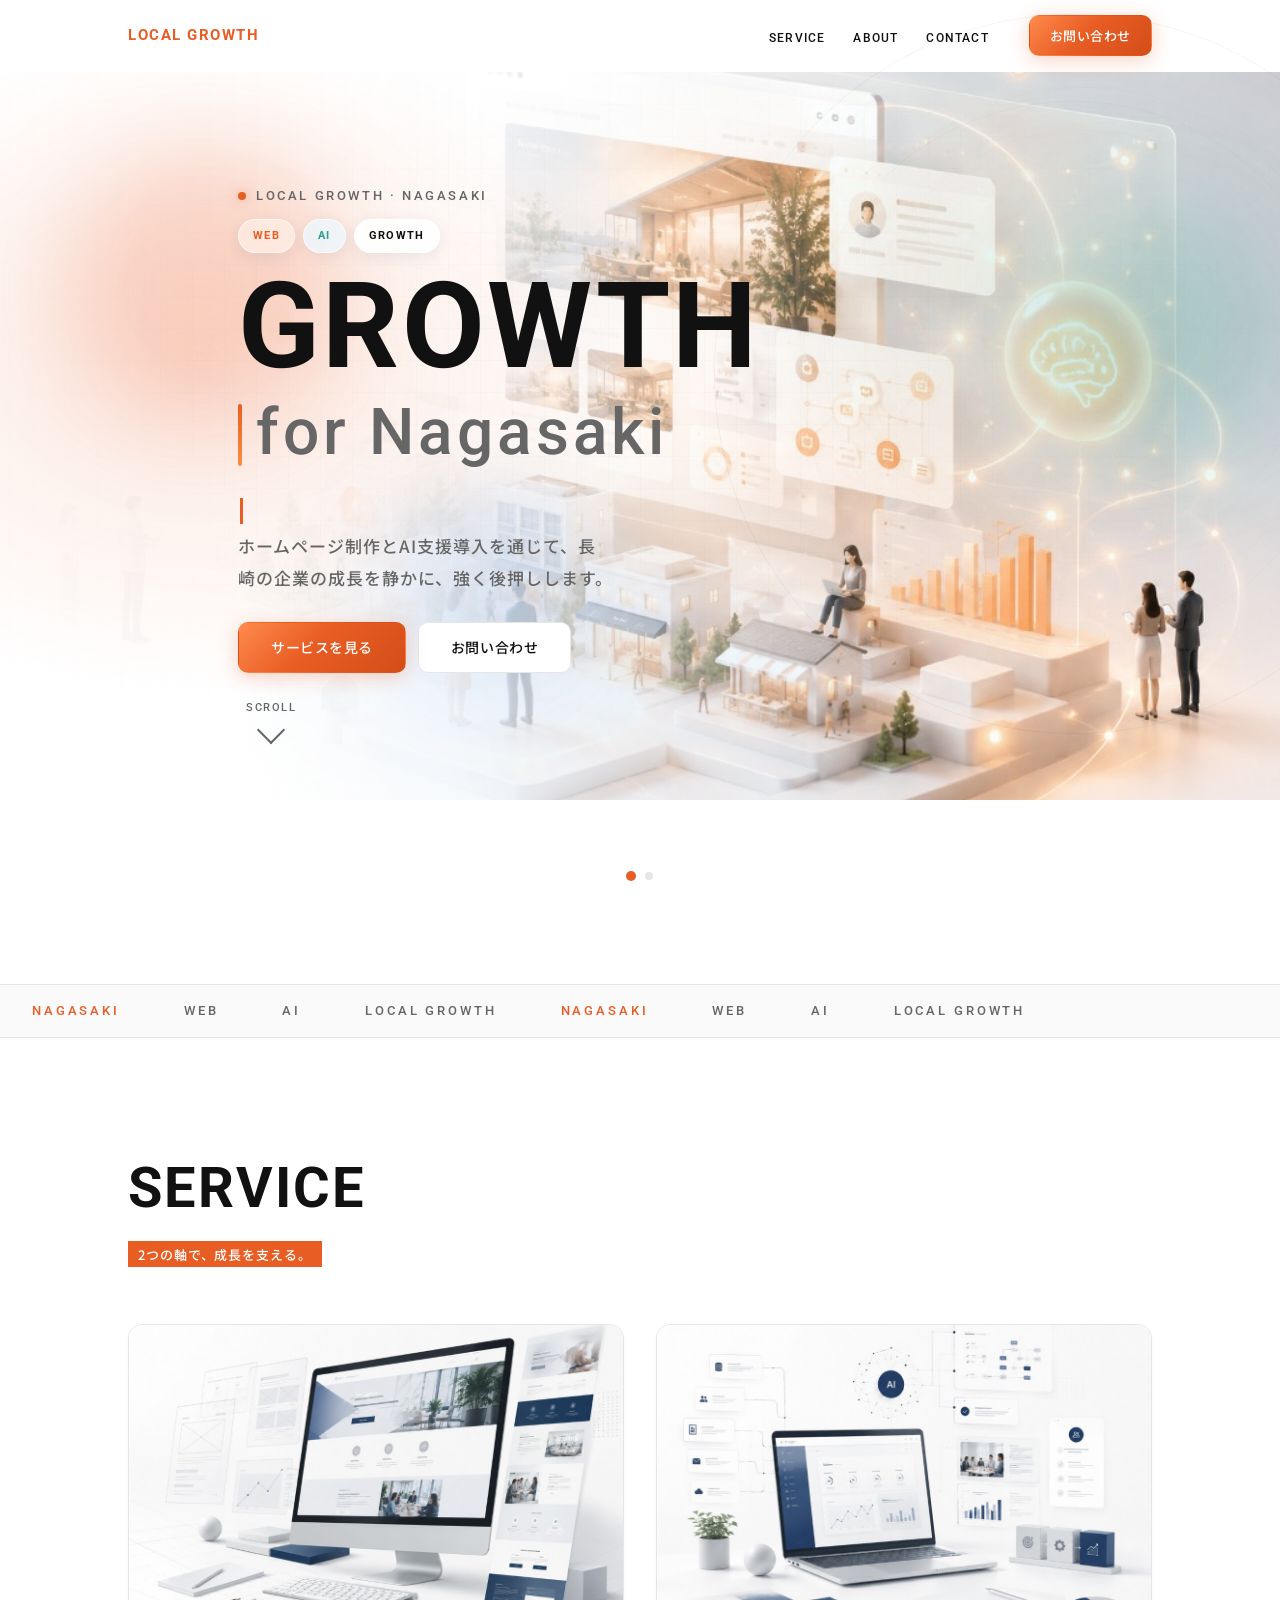
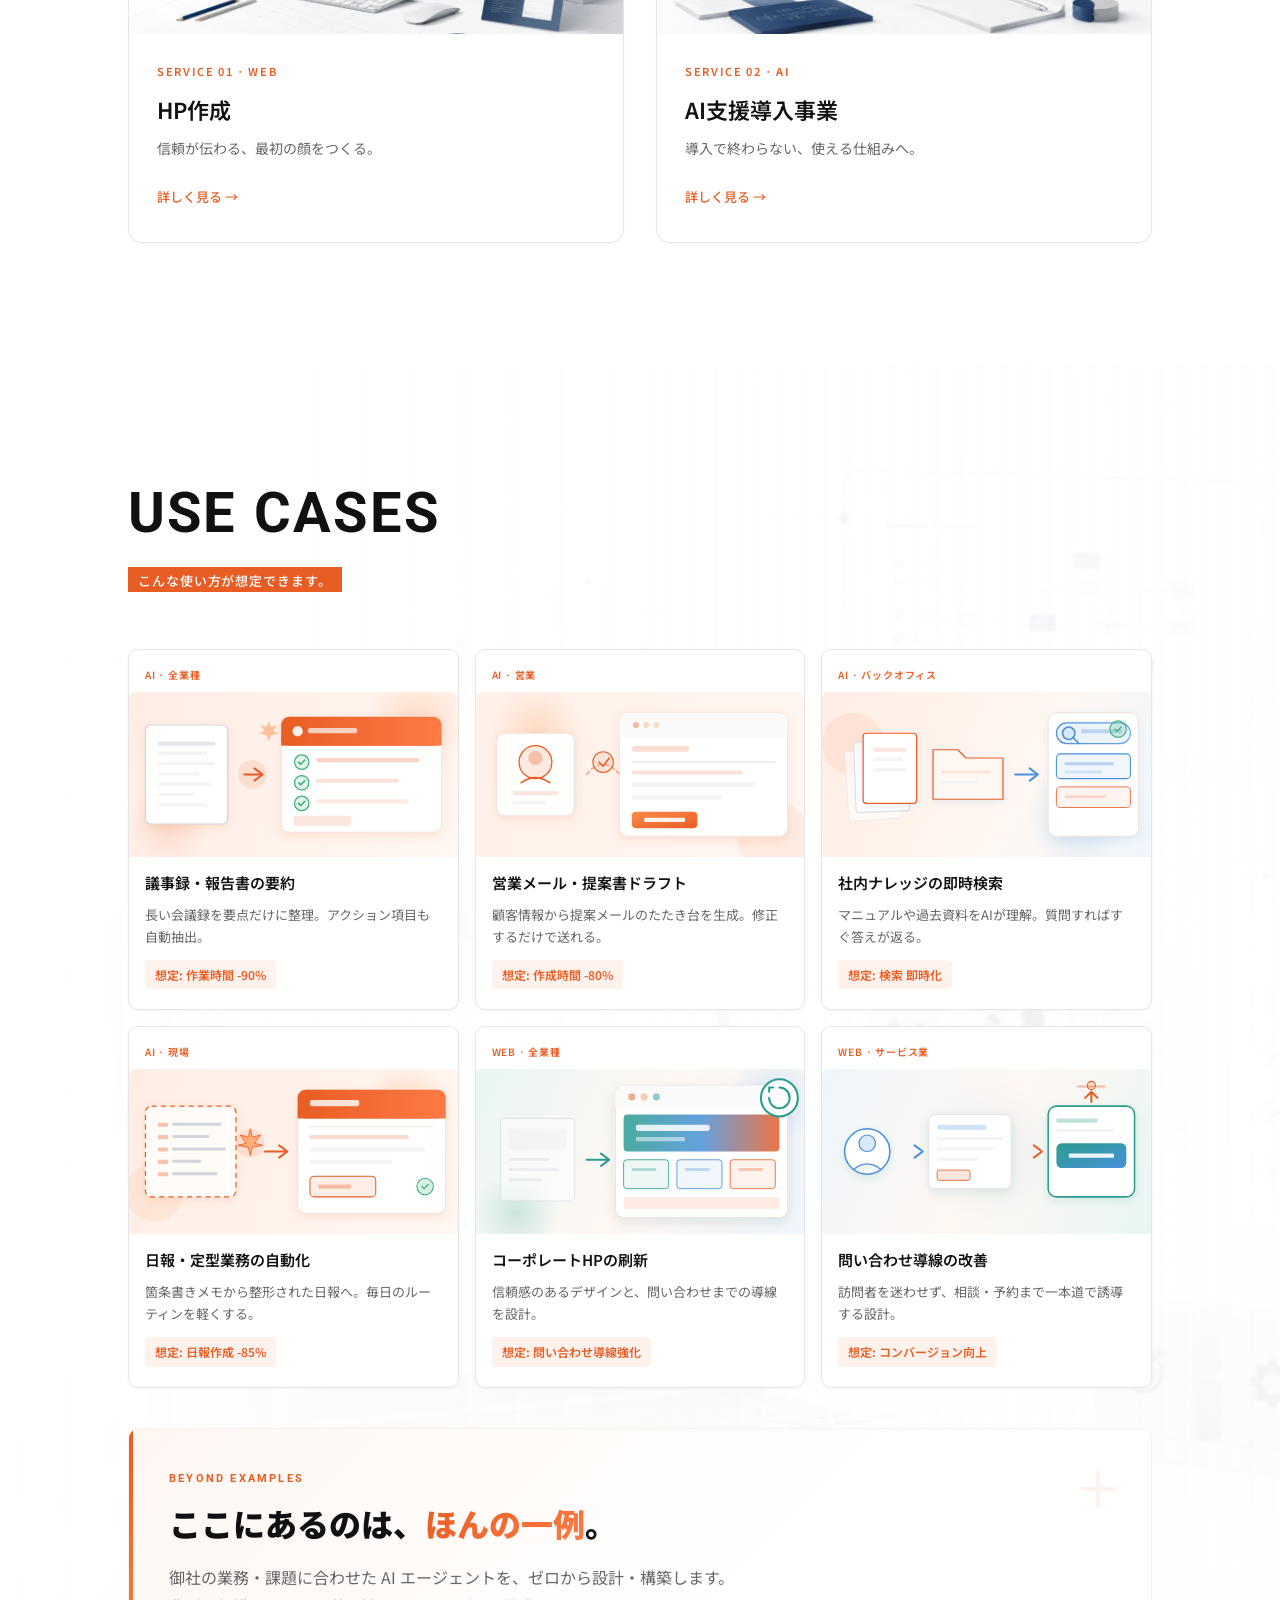
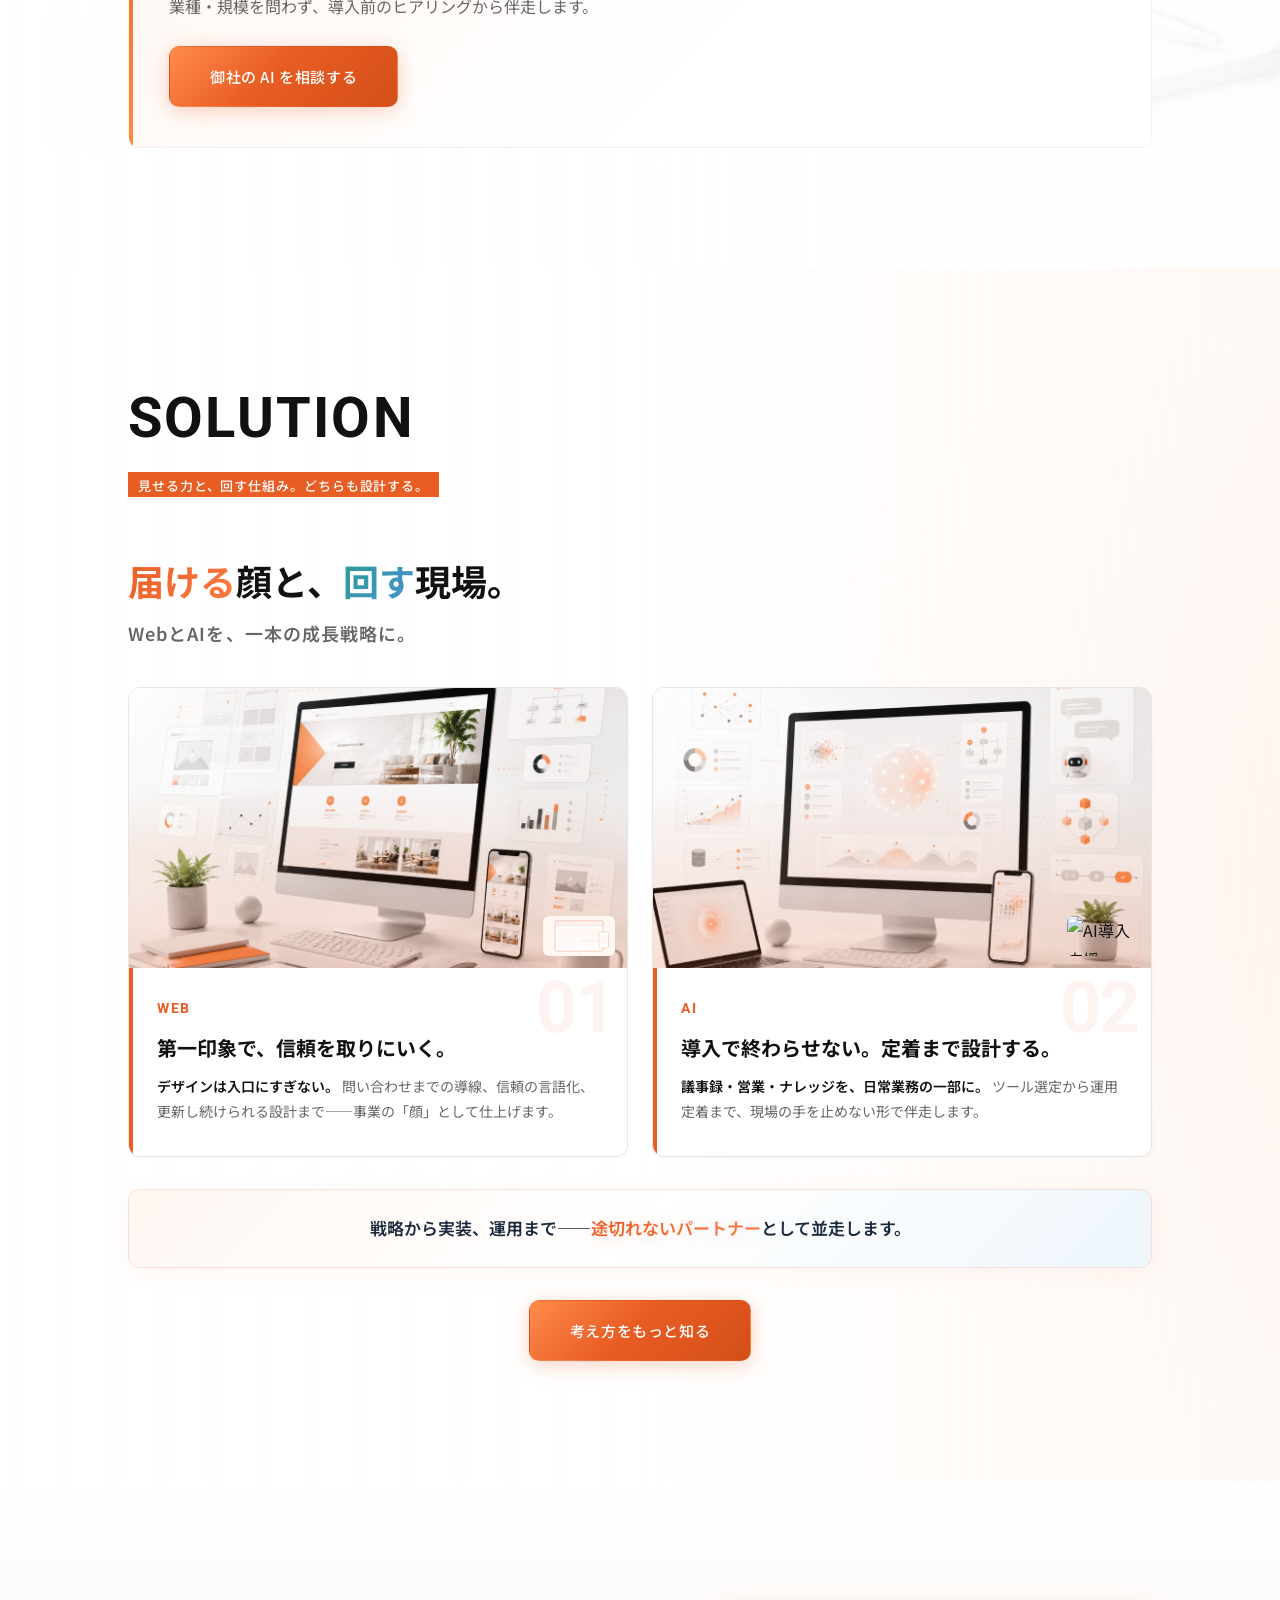
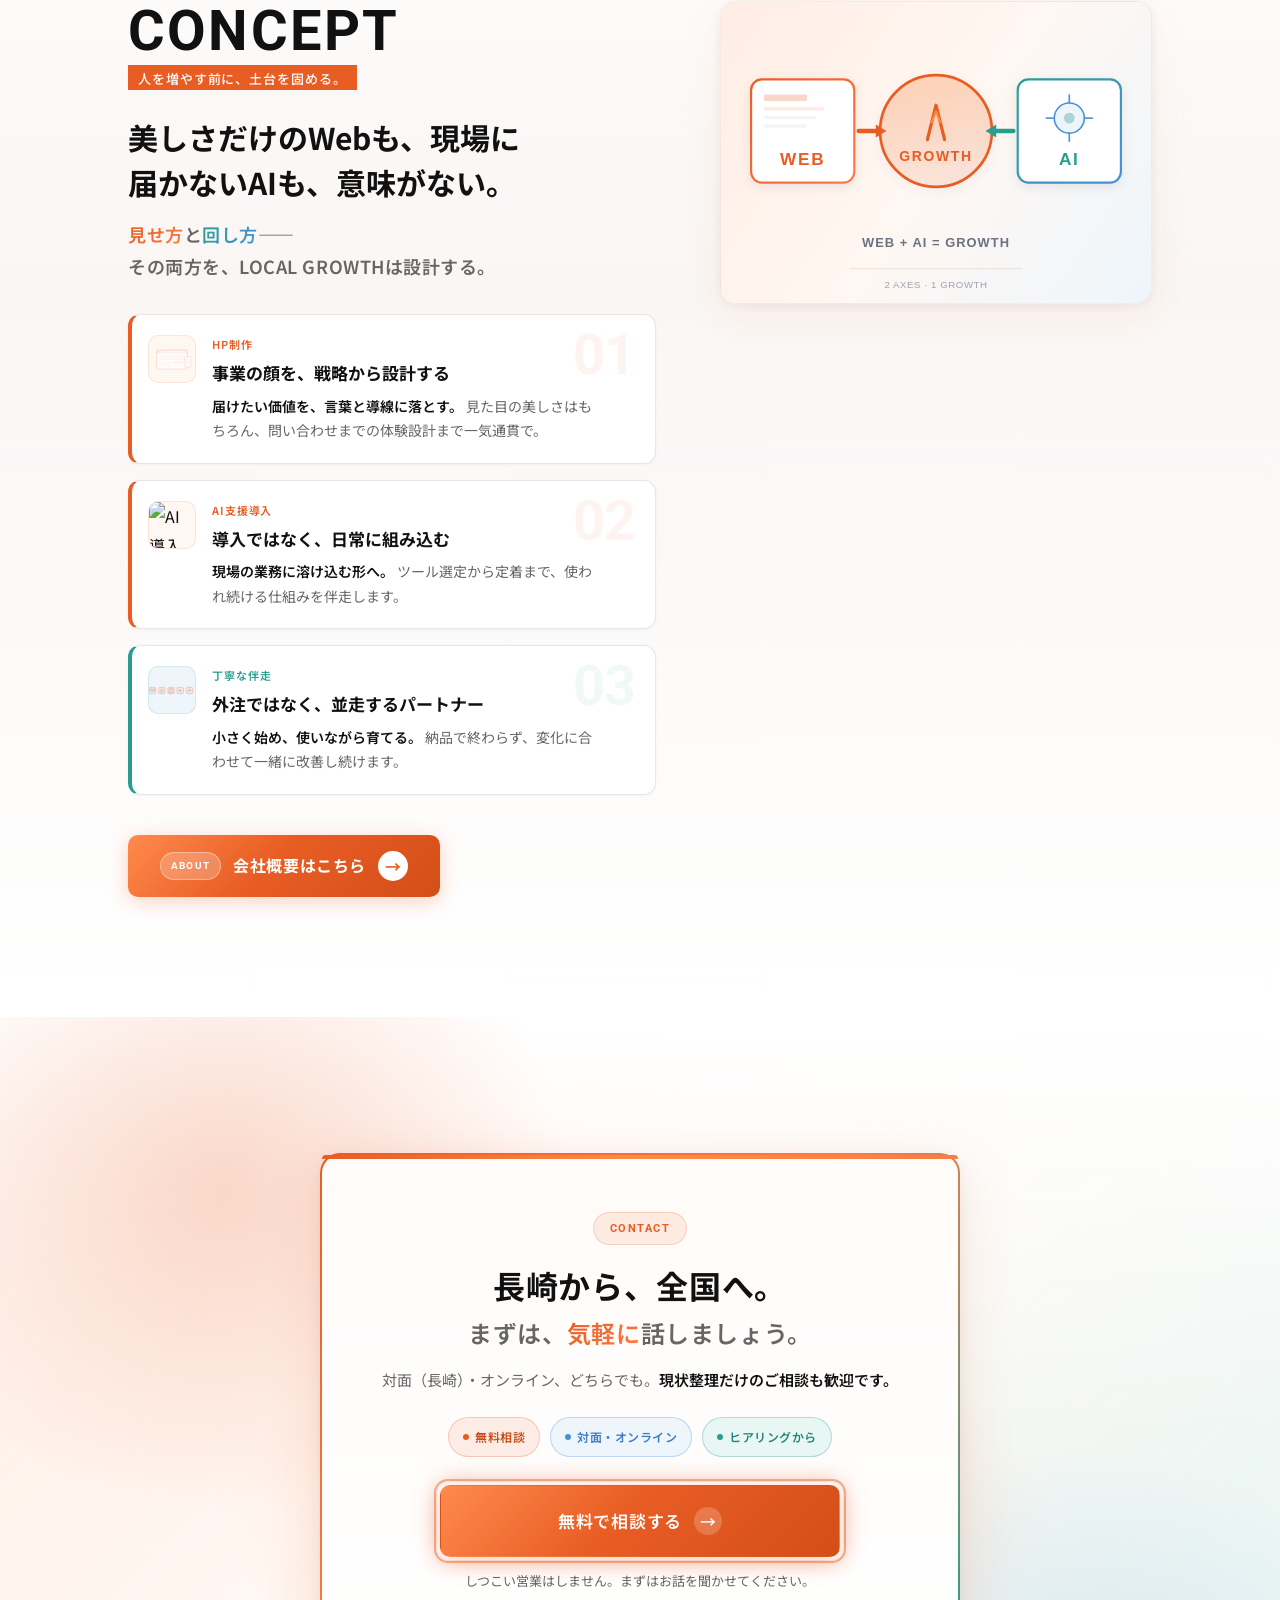
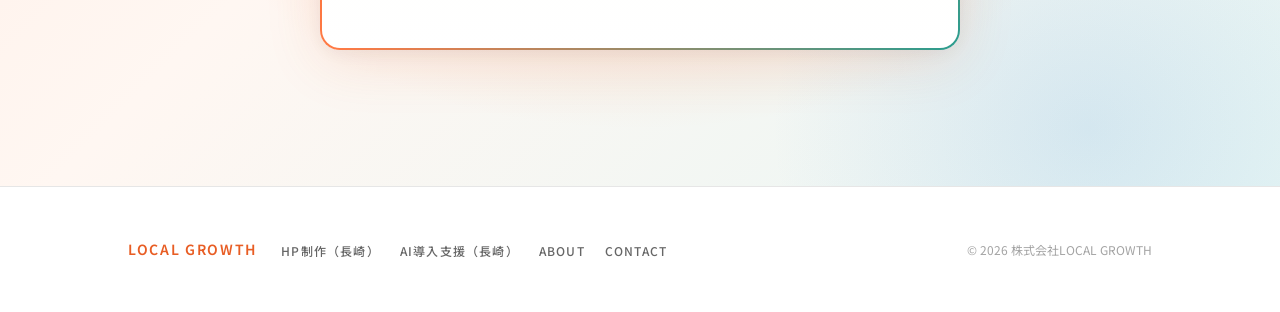
==== commit b6e601b7: "SEO強化とスマホ向けスクロール・ヒーロー表示を改善。 canonical/OGP/JSON-LDとsitemapを追加し、Phase2コピーのモバイル表示とヒーロー切れを修正した。  Co-auth" ====
--- a/index.html
+++ b/index.html
@@ -3,12 +3,100 @@
 <head>
   <meta charset="UTF-8">
   <meta name="viewport" content="width=device-width, initial-scale=1.0, viewport-fit=cover">
-  <meta name="description" content="株式会社LOCAL GROWTHは長崎を拠点に、ホームページ制作とAI支援導入を通じて企業の成長を後押しします。地方の成長を、WebとAIで支えるパートナーです。">
-  <title>株式会社LOCAL GROWTH | 長崎のWeb制作・AI支援</title>
+  <meta name="description" content="長崎を拠点にホームページ制作とAI導入支援。議事録要約・業務効率化・伴走支援まで。長崎の企業の成長をWebとAIで静かに、強く後押しします。">
+  <meta name="keywords" content="長崎 AI,長崎 AI導入,長崎 AI支援,長崎 Web制作,長崎 ホームページ制作,AI導入 長崎,業務効率化 長崎,LOCAL GROWTH">
+  <meta name="robots" content="index, follow, max-image-preview:large, max-snippet:-1, max-video-preview:-1">
+  <meta name="author" content="株式会社LOCAL GROWTH">
+  <meta name="geo.region" content="JP-42">
+  <meta name="geo.placename" content="長崎市">
+  <meta name="format-detection" content="telephone=no">
+  <title>株式会社LOCAL GROWTH | 長崎のWeb制作・AI導入支援</title>
+  <link rel="canonical" href="https://local-growth.vercel.app/">
+  <link rel="icon" href="/assets/favicon.svg" type="image/svg+xml">
+  <link rel="apple-touch-icon" href="/assets/images/hero-main.png">
+  <meta property="og:type" content="website">
+  <meta property="og:locale" content="ja_JP">
+  <meta property="og:site_name" content="株式会社LOCAL GROWTH">
+  <meta property="og:title" content="株式会社LOCAL GROWTH | 長崎のWeb制作・AI導入支援">
+  <meta property="og:description" content="長崎を拠点にホームページ制作とAI導入支援。議事録要約・業務効率化・伴走支援まで。長崎の企業の成長をWebとAIで後押しします。">
+  <meta property="og:url" content="https://local-growth.vercel.app/">
+  <meta property="og:image" content="https://local-growth.vercel.app/assets/images/hero-main.png">
+  <meta property="og:image:width" content="1920">
+  <meta property="og:image:height" content="1080">
+  <meta property="og:image:alt" content="長崎のWeb制作・AI導入支援 LOCAL GROWTH">
+  <meta name="twitter:card" content="summary_large_image">
+  <meta name="twitter:title" content="株式会社LOCAL GROWTH | 長崎のWeb制作・AI導入支援">
+  <meta name="twitter:description" content="長崎を拠点にホームページ制作とAI導入支援。議事録要約・業務効率化・伴走支援まで。">
+  <meta name="twitter:image" content="https://local-growth.vercel.app/assets/images/hero-main.png">
+  <meta name="twitter:image:alt" content="長崎のWeb制作・AI導入支援 LOCAL GROWTH">
   <link rel="preconnect" href="https://fonts.googleapis.com">
   <link rel="preconnect" href="https://fonts.gstatic.com" crossorigin>
   <link href="https://fonts.googleapis.com/css2?family=Roboto:wght@400;500;700&family=Noto+Sans+JP:wght@400;500;700;900&display=swap" rel="stylesheet">
   <link rel="stylesheet" href="style.css">
+  <script type="application/ld+json">
+  {
+    "@context": "https://schema.org",
+    "@graph": [
+      {
+        "@type": ["Organization", "LocalBusiness", "ProfessionalService"],
+        "@id": "https://local-growth.vercel.app/#organization",
+        "name": "株式会社LOCAL GROWTH",
+        "alternateName": "LOCAL GROWTH",
+        "url": "https://local-growth.vercel.app/",
+        "logo": "https://local-growth.vercel.app/assets/illustrations/hero-growth.svg",
+        "image": "https://local-growth.vercel.app/assets/images/hero-main.png",
+        "description": "長崎を拠点にホームページ制作とAI導入支援を行う企業。Web制作・AI業務効率化・伴走支援で地方企業の成長を後押しします。",
+        "email": "youtaidajin4@gmail.com",
+        "telephone": "+81-70-2410-0358",
+        "address": {
+          "@type": "PostalAddress",
+          "streetAddress": "三景台町1−27",
+          "addressLocality": "長崎市",
+          "addressRegion": "長崎県",
+          "postalCode": "850-0824",
+          "addressCountry": "JP"
+        },
+        "geo": {
+          "@type": "GeoCoordinates",
+          "latitude": 32.7589,
+          "longitude": 129.8737
+        },
+        "areaServed": [
+          { "@type": "City", "name": "長崎市" },
+          { "@type": "AdministrativeArea", "name": "長崎県" },
+          { "@type": "Country", "name": "日本" }
+        ],
+        "knowsAbout": ["AI導入", "AI業務効率化", "ホームページ制作", "Web制作", "SEO", "長崎"],
+        "contactPoint": {
+          "@type": "ContactPoint",
+          "telephone": "+81-70-2410-0358",
+          "contactType": "customer service",
+          "areaServed": "JP",
+          "availableLanguage": ["Japanese"]
+        }
+      },
+      {
+        "@type": "WebSite",
+        "@id": "https://local-growth.vercel.app/#website",
+        "url": "https://local-growth.vercel.app/",
+        "name": "株式会社LOCAL GROWTH",
+        "description": "長崎のWeb制作・AI導入支援",
+        "publisher": { "@id": "https://local-growth.vercel.app/#organization" },
+        "inLanguage": "ja"
+      },
+      {
+        "@type": "WebPage",
+        "@id": "https://local-growth.vercel.app/#webpage",
+        "url": "https://local-growth.vercel.app/",
+        "name": "株式会社LOCAL GROWTH | 長崎のWeb制作・AI導入支援",
+        "isPartOf": { "@id": "https://local-growth.vercel.app/#website" },
+        "about": { "@id": "https://local-growth.vercel.app/#organization" },
+        "description": "長崎を拠点にホームページ制作とAI導入支援を提供するLOCAL GROWTHの公式サイト。",
+        "inLanguage": "ja"
+      }
+    ]
+  }
+  </script>
 </head>
 <body class="page-enter">
 
@@ -44,7 +132,7 @@
           <div class="hero__phase hero__phase--brand hero__phase--active" data-phase="1">
             <div class="hero__phase-scene">
               <div class="hero__phase-backdrop hero__phase-backdrop--brand" aria-hidden="true">
-                <img src="assets/images/hero-main.png" alt="" class="hero__backdrop-img hero__parallax-layer" width="1920" height="1080" loading="eager">
+                <img src="assets/images/hero-main.png" alt="" class="hero__backdrop-img hero__parallax-layer" width="1920" height="1080" loading="eager" aria-hidden="true">
                 <div class="hero__backdrop-fade"></div>
               </div>
               <div class="hero__ambient" aria-hidden="true">
@@ -65,8 +153,9 @@
                     <span class="hero__chip hero__chip--growth">GROWTH</span>
                   </div>
                   <h1 class="hero__headline headline-split" id="hero-heading">
-                    <span class="hero__headline-line" data-phase-item data-delay="150">GROWTH</span>
-                    <span class="hero__headline-line hero__headline-line--sub" data-phase-item data-delay="300">for Nagasaki</span>
+                    <span class="visually-hidden">長崎のWeb制作・AI導入支援｜株式会社LOCAL GROWTH</span>
+                    <span class="hero__headline-line" data-phase-item data-delay="150" aria-hidden="true">GROWTH</span>
+                    <span class="hero__headline-line hero__headline-line--sub" data-phase-item data-delay="300" aria-hidden="true">for Nagasaki</span>
                   </h1>
                   <p class="section__label text-band text-band--hero" data-phase-item data-delay="450">
                     <span class="text-band__inner">地方の成長を、WebとAIで支える。</span>
@@ -167,7 +256,7 @@
         <div class="service-btn-grid stagger-parent">
           <a href="/service-hp" class="service-btn-card stagger-item animate-on-scroll givery-fade-up" data-glow>
             <div class="service-btn-card__img">
-              <img src="assets/images/service-web.png" alt="" width="600" height="400" loading="lazy">
+              <img src="assets/images/service-web.png" alt="長崎のホームページ制作サービス" width="600" height="400" loading="lazy">
             </div>
             <div class="service-btn-card__body">
               <p class="service-btn-card__label">SERVICE 01 · WEB</p>
@@ -178,7 +267,7 @@
           </a>
           <a href="/service-ai" class="service-btn-card stagger-item animate-on-scroll givery-fade-up" data-glow>
             <div class="service-btn-card__img">
-              <img src="assets/images/service-ai.png" alt="" width="600" height="400" loading="lazy">
+              <img src="assets/images/service-ai.png" alt="長崎のAI導入支援・業務効率化サービス" width="600" height="400" loading="lazy">
             </div>
             <div class="service-btn-card__body">
               <p class="service-btn-card__label">SERVICE 02 · AI</p>
@@ -194,7 +283,7 @@
     <!-- Use Cases -->
     <section class="section section--impact use-case-section" id="use-cases" aria-labelledby="use-cases-heading">
       <div class="section--impact__backdrop" aria-hidden="true">
-        <img src="assets/images/service-ai.png" alt="" class="section--impact__backdrop-img" width="1920" height="1080" loading="lazy">
+        <img src="assets/images/service-ai.png" alt="" class="section--impact__backdrop-img" width="1920" height="1080" loading="lazy" aria-hidden="true">
         <div class="section--impact__backdrop-fade"></div>
       </div>
       <div class="container">
@@ -208,7 +297,7 @@
           <article class="use-case-card use-case-card--static stagger-item animate-on-scroll givery-fade-up">
             <span class="use-case-card__tag">AI · 全業種</span>
             <div class="use-case-card__illust">
-              <img src="assets/illustrations/use-cases/meeting-summary.svg" alt="" width="320" height="160" loading="lazy">
+              <img src="assets/illustrations/use-cases/meeting-summary.svg" alt="議事録・報告書のAI要約イラスト" width="320" height="160" loading="lazy">
             </div>
             <h3 class="use-case-card__title">議事録・報告書の要約</h3>
             <p class="use-case-card__desc">長い会議録を要点だけに整理。アクション項目も自動抽出。</p>
@@ -217,7 +306,7 @@
           <article class="use-case-card use-case-card--static stagger-item animate-on-scroll givery-fade-up">
             <span class="use-case-card__tag">AI · 営業</span>
             <div class="use-case-card__illust">
-              <img src="assets/illustrations/use-cases/sales-email.svg" alt="" width="320" height="160" loading="lazy">
+              <img src="assets/illustrations/use-cases/sales-email.svg" alt="営業メール・提案書のAIドラフト作成イラスト" width="320" height="160" loading="lazy">
             </div>
             <h3 class="use-case-card__title">営業メール・提案書ドラフト</h3>
             <p class="use-case-card__desc">顧客情報から提案メールのたたき台を生成。修正するだけで送れる。</p>
@@ -226,7 +315,7 @@
           <article class="use-case-card use-case-card--static stagger-item animate-on-scroll givery-fade-up">
             <span class="use-case-card__tag">AI · バックオフィス</span>
             <div class="use-case-card__illust">
-              <img src="assets/illustrations/use-cases/knowledge-search.svg" alt="" width="320" height="160" loading="lazy">
+              <img src="assets/illustrations/use-cases/knowledge-search.svg" alt="社内ナレッジのAI検索イラスト" width="320" height="160" loading="lazy">
             </div>
             <h3 class="use-case-card__title">社内ナレッジの即時検索</h3>
             <p class="use-case-card__desc">マニュアルや過去資料をAIが理解。質問すればすぐ答えが返る。</p>
@@ -235,7 +324,7 @@
           <article class="use-case-card use-case-card--static stagger-item animate-on-scroll givery-fade-up">
             <span class="use-case-card__tag">AI · 現場</span>
             <div class="use-case-card__illust">
-              <img src="assets/illustrations/use-cases/daily-report.svg" alt="" width="320" height="160" loading="lazy">
+              <img src="assets/illustrations/use-cases/daily-report.svg" alt="日報・定型業務のAI自動化イラスト" width="320" height="160" loading="lazy">
             </div>
             <h3 class="use-case-card__title">日報・定型業務の自動化</h3>
             <p class="use-case-card__desc">箇条書きメモから整形された日報へ。毎日のルーティンを軽くする。</p>
@@ -244,7 +333,7 @@
           <article class="use-case-card use-case-card--static stagger-item animate-on-scroll givery-fade-up">
             <span class="use-case-card__tag">WEB · 全業種</span>
             <div class="use-case-card__illust">
-              <img src="assets/illustrations/use-cases/corporate-hp.svg" alt="" width="320" height="160" loading="lazy">
+              <img src="assets/illustrations/use-cases/corporate-hp.svg" alt="コーポレートサイト制作イラスト" width="320" height="160" loading="lazy">
             </div>
             <h3 class="use-case-card__title">コーポレートHPの刷新</h3>
             <p class="use-case-card__desc">信頼感のあるデザインと、問い合わせまでの導線を設計。</p>
@@ -253,7 +342,7 @@
           <article class="use-case-card use-case-card--static stagger-item animate-on-scroll givery-fade-up">
             <span class="use-case-card__tag">WEB · サービス業</span>
             <div class="use-case-card__illust">
-              <img src="assets/illustrations/use-cases/contact-flow.svg" alt="" width="320" height="160" loading="lazy">
+              <img src="assets/illustrations/use-cases/contact-flow.svg" alt="顧客対応・問い合わせフローのAI支援イラスト" width="320" height="160" loading="lazy">
             </div>
             <h3 class="use-case-card__title">問い合わせ導線の改善</h3>
             <p class="use-case-card__desc">訪問者を迷わせず、相談・予約まで一本道で誘導する設計。</p>
@@ -298,7 +387,7 @@
           <article class="solution-showcase__card stagger-item animate-on-scroll givery-fade-up">
             <div class="solution-showcase__card-media solution-showcase__card-media--web">
               <img src="assets/images/solution-web-workspace.png" alt="Web制作・UI/UX設計のワークスペースイメージ" width="600" height="338" loading="lazy">
-              <img class="solution-showcase__card-badge" src="assets/illustrations/service-web.svg" alt="" width="72" height="40" loading="lazy">
+              <img class="solution-showcase__card-badge" src="assets/illustrations/service-web.svg" alt="Web制作" width="72" height="40" loading="lazy">
             </div>
             <div class="solution-showcase__card-body">
               <span class="solution-showcase__num" aria-hidden="true">01</span>
@@ -310,7 +399,7 @@
           <article class="solution-showcase__card stagger-item animate-on-scroll givery-fade-up">
             <div class="solution-showcase__card-media solution-showcase__card-media--ai">
               <img src="assets/images/solution-ai-workspace.png" alt="AI支援・データ活用のワークスペースイメージ" width="600" height="338" loading="lazy">
-              <img class="solution-showcase__card-badge" src="assets/illustrations/service-ai.svg" alt="" width="72" height="40" loading="lazy">
+              <img class="solution-showcase__card-badge" src="assets/illustrations/service-ai.svg" alt="AI導入支援" width="72" height="40" loading="lazy">
             </div>
             <div class="solution-showcase__card-body">
               <span class="solution-showcase__num" aria-hidden="true">02</span>
@@ -344,7 +433,7 @@
           <ul class="concept-showcase__pillars stagger-parent">
             <li class="concept-showcase__pillar stagger-item animate-on-scroll givery-fade-up">
               <div class="concept-showcase__pillar-icon">
-                <img src="assets/illustrations/service-web.svg" alt="" width="48" height="48" loading="lazy">
+                <img src="assets/illustrations/service-web.svg" alt="HP制作" width="48" height="48" loading="lazy">
               </div>
               <div class="concept-showcase__pillar-body">
                 <span class="concept-showcase__pillar-num" aria-hidden="true">01</span>
@@ -355,7 +444,7 @@
             </li>
             <li class="concept-showcase__pillar stagger-item animate-on-scroll givery-fade-up">
               <div class="concept-showcase__pillar-icon">
-                <img src="assets/illustrations/service-ai.svg" alt="" width="48" height="48" loading="lazy">
+                <img src="assets/illustrations/service-ai.svg" alt="AI導入支援" width="48" height="48" loading="lazy">
               </div>
               <div class="concept-showcase__pillar-body">
                 <span class="concept-showcase__pillar-num" aria-hidden="true">02</span>
@@ -366,7 +455,7 @@
             </li>
             <li class="concept-showcase__pillar concept-showcase__pillar--teal stagger-item animate-on-scroll givery-fade-up">
               <div class="concept-showcase__pillar-icon">
-                <img src="assets/illustrations/flow-icons.svg" alt="" width="120" height="24" loading="lazy">
+                <img src="assets/illustrations/flow-icons.svg" alt="導入から定着までのフロー" width="120" height="24" loading="lazy">
               </div>
               <div class="concept-showcase__pillar-body">
                 <span class="concept-showcase__pillar-num" aria-hidden="true">03</span>
@@ -434,7 +523,8 @@
       <a href="/" class="footer__logo">LOCAL GROWTH</a>
       <nav class="footer__nav" aria-label="フッターナビゲーション">
         <ul class="footer__nav-list">
-          <li><a href="/#service">SERVICE</a></li>
+          <li><a href="/service-hp">HP制作（長崎）</a></li>
+          <li><a href="/service-ai">AI導入支援（長崎）</a></li>
           <li><a href="/about">ABOUT</a></li>
           <li><a href="/contact">CONTACT</a></li>
         </ul>
--- a/style.css
+++ b/style.css
@@ -80,6 +80,8 @@
 html {
   scroll-behavior: smooth;
   scroll-padding-top: var(--header-height);
+  -webkit-overflow-scrolling: touch;
+  overscroll-behavior-y: none;
 }
 
 html.is-loading body {
@@ -1307,11 +1309,13 @@
 @media (max-width: 767px) {
   .hero--impact {
     display: flex;
-    justify-content: center;
-    align-items: center;
-    text-align: center;
-    min-height: min(92svh, 800px);
-    padding-bottom: 56px;
+    justify-content: flex-start;
+    align-items: flex-start;
+    text-align: left;
+    min-height: auto;
+    height: auto;
+    padding-top: calc(var(--header-height) + env(safe-area-inset-top, 0px) + 8px);
+    padding-bottom: 48px;
   }
 
   .hero__backdrop-img {
@@ -1790,21 +1794,55 @@
     display: flex;
     text-align: left;
     align-items: stretch;
-    min-height: 100svh;
-    padding-bottom: 72px;
+    min-height: auto;
+    height: auto;
+    padding-bottom: 48px;
+    overflow-x: clip;
+    overflow-y: visible;
   }
 
   .hero__stage {
-    min-height: 100svh;
+    min-height: auto;
+    height: auto;
+    padding-bottom: 24px;
   }
 
   .hero__phase--active {
-    min-height: 100svh;
+    min-height: auto;
+    height: auto;
+    overflow: visible;
+  }
+
+  .hero__phase--brand.hero__phase--active {
+    min-height: auto;
+  }
+
+  .hero__phase--statement.hero__phase--active {
+    min-height: min(100svh, 100dvh);
+    height: auto;
   }
 
   .hero__phase-scene {
-    min-height: 100svh;
-    padding-bottom: 64px;
+    min-height: auto;
+    height: auto;
+    padding-bottom: 48px;
+    overflow: visible;
+  }
+
+  .hero__phase--statement .hero__phase-scene {
+    min-height: min(100svh, 100dvh);
+    height: auto;
+    display: flex;
+    flex-direction: column;
+    justify-content: center;
+    padding-top: calc(var(--header-height) + env(safe-area-inset-top, 0px) + 8px);
+    padding-bottom: calc(56px + env(safe-area-inset-bottom, 0px));
+    box-sizing: border-box;
+  }
+
+  .hero__phase--brand .hero__phase-scene {
+    min-height: auto;
+    padding-top: calc(var(--header-height) + env(safe-area-inset-top, 0px) + 12px);
   }
 
   .hero--phased .hero__phase--brand .hero__content {
@@ -1847,111 +1885,81 @@
   .hero--phased .hero__phase--statement .hero__content {
     display: flex;
     flex-direction: column;
-    min-height: calc(100svh - 120px);
+    justify-content: center;
+    min-height: 0;
+    flex: 1;
+    padding-top: clamp(4px, 1vh, 12px);
   }
 
   .hero__phase--statement .hero__eyebrow--statement {
-    margin-bottom: 4px;
+    margin-bottom: 6px;
     font-size: 10px;
-    letter-spacing: 0.2em;
+    letter-spacing: 0.18em;
   }
 
   .hero__phase--statement .hero__text-band--statement {
-    margin-top: 4px;
-    margin-bottom: 8px;
+    margin-top: 0;
+    margin-bottom: clamp(12px, 2.5vh, 20px);
+  }
+
+  .hero__phase--statement .hero__text-band--statement .text-band__inner {
+    font-size: clamp(13px, 3.6vw, 16px);
   }
 
   .hero__phase--statement .hero__phase-copy {
-    flex: 1;
+    flex: 0 0 auto;
     justify-content: center;
-    min-height: 40svh;
-    width: 100vw;
-    margin-left: calc(50% - 50vw);
-    margin-right: calc(50% - 50vw);
-    margin-top: clamp(12px, 2vh, 24px);
-    margin-bottom: clamp(12px, 2vh, 24px);
-    padding-inline: max(12px, env(safe-area-inset-left)) max(12px, env(safe-area-inset-right));
-    gap: clamp(6px, 1.8vh, 18px);
-  }
-
-  .hero__phase--statement .hero__statement-accent {
-    margin: 8px 0 6px;
-  }
-
-  .hero__phase--statement .hero__subcopy--phase {
-    font-size: 13px;
-    line-height: 1.65;
-    margin-top: 8px;
-  }
-
-  .hero__phase--statement .hero__statement-deco {
-    flex-wrap: nowrap;
-    gap: 6px;
-    margin: 12px 0 10px;
-  }
-
-  .hero__phase--statement .hero__statement-tag {
-    padding: 6px 12px;
-    font-size: 10px;
-  }
-
+    min-height: 0;
+    width: 100%;
+    margin: 0;
+    padding-inline: 0;
+    gap: clamp(10px, 2.8vh, 22px);
+  }
+}
+
+/* Hero — AI copy lines (phase 2) — desktop / tablet */
+@media (min-width: 768px) {
   .hero__phase--statement .hero-line {
-    font-size: min(9.2vw, calc((100vw - 24px) / 9.5));
-    line-height: 1.05;
-  }
-
-  .hero__phase--statement .hero-line:nth-child(1) {
-    font-size: min(8.6vw, calc((100vw - 24px) / 10.2));
+    display: block;
+    white-space: nowrap;
+    overflow: visible;
+    font-size: clamp(22px, 5.8vw, 72px);
+    line-height: 1.15;
+    font-weight: 900;
+    letter-spacing: 0.02em;
+    color: var(--color-text);
+  }
+
+  .hero__phase--statement .hero-line:nth-child(1),
+  .hero__phase--statement .hero-line:nth-child(2) {
+    font-size: clamp(20px, 5.3vw, 66px);
     color: var(--color-text-sub);
     font-weight: 700;
   }
 
-  .hero__phase--statement .hero-line:nth-child(2) {
-    font-size: min(10.5vw, calc((100vw - 24px) / 5.5));
-    color: var(--color-text-sub);
-    font-weight: 700;
-  }
-
   .hero__phase--statement .hero-line:nth-child(3) {
     font-weight: 800;
-    color: var(--color-text);
   }
 
   .hero__phase--statement .hero-line-main {
-    font-size: min(8.8vw, calc((100vw - 24px) / 10.5));
-    letter-spacing: -0.02em;
-  }
-}
-
-/* Hero — AI copy lines (phase 2) */
+    font-size: clamp(24px, 6.2vw, 80px);
+    line-height: 1.15;
+    font-weight: 900;
+    margin-top: 0;
+    filter: drop-shadow(0 4px 24px rgba(232, 93, 36, 0.12));
+  }
+}
+
 .hero__phase--statement .hero-line {
   display: block;
   white-space: nowrap;
   overflow: visible;
-  font-size: clamp(22px, 5.8vw, 72px);
-  line-height: 1.15;
-  font-weight: 900;
-  letter-spacing: 0.02em;
-  color: var(--color-text);
-}
-
-.hero__phase--statement .hero-line:nth-child(1),
-.hero__phase--statement .hero-line:nth-child(2) {
-  font-size: clamp(20px, 5.3vw, 66px);
-  color: var(--color-text-sub);
-  font-weight: 700;
-}
-
-.hero__phase--statement .hero-line:nth-child(3) {
-  font-weight: 800;
 }
 
 .hero__phase--statement .hero-line-main {
-  font-size: clamp(24px, 6.2vw, 80px);
   line-height: 1.15;
   font-weight: 900;
   margin-top: 0;
-  filter: drop-shadow(0 4px 24px rgba(232, 93, 36, 0.12));
 }
 
 .hero-line {
@@ -4670,15 +4678,23 @@
 @media (max-width: 767px) {
   .page-hero--impact {
     display: flex;
-    justify-content: center;
-    align-items: center;
-    min-height: min(88svh, 680px);
-    padding-bottom: 56px;
-    text-align: center;
+    justify-content: flex-start;
+    align-items: flex-start;
+    min-height: auto;
+    height: auto;
+    padding-top: calc(var(--header-height) + env(safe-area-inset-top, 0px) + 12px);
+    padding-bottom: clamp(40px, 8vh, 64px);
+    text-align: left;
+    overflow: visible;
   }
 
   .page-hero--compact.page-hero--impact {
-    min-height: min(55svh, 400px);
+    min-height: auto;
+    padding-bottom: clamp(32px, 6vh, 48px);
+  }
+
+  .page-hero__inner--impact {
+    width: 100%;
   }
 
   .page-hero__backdrop-img {
@@ -4713,7 +4729,13 @@
   }
 
   .page-hero--impact .hero__actions {
-    justify-content: center;
+    justify-content: flex-start;
+    flex-wrap: wrap;
+  }
+
+  .page-hero--impact .hero__actions .btn {
+    flex: 1 1 auto;
+    min-width: min(100%, 200px);
   }
 
   .page-hero__arc {
@@ -8993,3 +9015,175 @@
     transform: none;
   }
 }
+
+/* ============================================
+   Mobile — scroll performance & touch polish
+   ============================================ */
+@media (max-width: 767px) {
+  html {
+    scroll-padding-top: calc(var(--header-height) + env(safe-area-inset-top, 0px) + 8px);
+  }
+
+  body {
+    touch-action: pan-y;
+    -webkit-tap-highlight-color: transparent;
+  }
+
+  .hero.hero--impact,
+  .hero.hero--phased,
+  .page-hero.page-hero--impact {
+    overflow: visible;
+  }
+
+  main {
+    overflow-x: clip;
+  }
+
+  .mesh-bg {
+    transform: translateZ(0);
+    backface-visibility: hidden;
+  }
+
+  .animate-on-scroll:not(.is-visible),
+  .givery-fade-up:not(.is-visible),
+  .givery-slide:not(.is-visible) {
+    transform: translateY(12px);
+  }
+
+  .givery-slide:not(.is-visible) {
+    transform: translateX(-20px);
+  }
+
+  .page-section-nav {
+    -webkit-overflow-scrolling: touch;
+    overscroll-behavior-x: contain;
+  }
+
+  .page-hero__headline-en {
+    font-size: clamp(48px, 15vw, 72px);
+    line-height: 1;
+  }
+
+  .page-hero--impact .page-hero__lead {
+    font-size: clamp(14px, 3.8vw, 16px);
+    line-height: 1.85;
+  }
+
+  .page-hero--impact .hero__badges {
+    justify-content: flex-start;
+  }
+
+  .page-hero--contact.page-hero--impact {
+    text-align: center;
+    align-items: center;
+  }
+
+  .page-hero--contact .page-hero__content {
+    margin: 0 auto;
+    text-align: center;
+  }
+
+  .page-hero--contact.page-hero--impact .hero__actions {
+    justify-content: center;
+  }
+
+  .hero__phase--statement .hero__phase-scene .hero__inner--phased {
+    flex: 1;
+    display: flex;
+    flex-direction: column;
+    justify-content: center;
+    width: 100%;
+  }
+
+  /* Phase 2 statement — SP impact copy (must stay last in cascade) */
+  .hero__phase--statement .hero__text-band--statement,
+  .hero__phase--statement .hero__statement-deco,
+  .hero__phase--statement .hero__statement-accent {
+    display: none;
+  }
+
+  .hero__phase--statement .hero__eyebrow--statement {
+    margin-bottom: 4px;
+    font-size: 9px;
+    letter-spacing: 0.2em;
+  }
+
+  .hero__phase--statement .hero__phase-copy {
+    flex: 0 0 auto;
+    justify-content: center;
+    width: 100%;
+    margin: 0;
+    padding-inline: 0;
+    gap: clamp(8px, 2.2vh, 18px);
+  }
+
+  .hero__phase--statement .hero-line {
+    white-space: nowrap;
+    overflow: visible;
+    line-height: 1.05;
+    font-weight: 900;
+    letter-spacing: -0.02em;
+    color: var(--color-text);
+    font-size: clamp(32px, calc((100vw - 40px) / 9.8), 72px);
+  }
+
+  .hero__phase--statement .hero-line:nth-child(1) {
+    font-size: clamp(28px, calc((100vw - 40px) / 9.5), 66px);
+    color: var(--color-text-sub);
+    font-weight: 800;
+  }
+
+  .hero__phase--statement .hero-line:nth-child(2) {
+    font-size: clamp(46px, min(16.5vw, calc((100vw - 40px) / 5.4)), 84px);
+    color: var(--color-text);
+    font-weight: 900;
+  }
+
+  .hero__phase--statement .hero-line:nth-child(3) {
+    font-size: clamp(42px, min(14.8vw, calc((100vw - 40px) / 4.6)), 78px);
+    font-weight: 900;
+    color: var(--color-text);
+  }
+
+  .hero__phase--statement .hero-line-main {
+    font-size: clamp(32px, calc((100vw - 40px) / 10.2), 80px);
+    line-height: 1.06;
+    filter: drop-shadow(0 4px 20px rgba(232, 93, 36, 0.14));
+  }
+
+  .hero__phase--statement .hero-line-main__text {
+    background: linear-gradient(transparent 55%, var(--hero-highlight) 55%);
+  }
+
+  .hero__phase--statement .hero__subcopy--phase {
+    font-size: clamp(12px, 3.2vw, 14px);
+    line-height: 1.65;
+    margin-top: 8px;
+    display: -webkit-box;
+    -webkit-line-clamp: 2;
+    -webkit-box-orient: vertical;
+    overflow: hidden;
+  }
+
+  .hero__phase--statement .hero__actions--phase {
+    margin-top: 4px;
+  }
+}
+
+@media (max-width: 380px) {
+  .hero__phase--statement .hero-line:nth-child(1) {
+    font-size: clamp(26px, calc((100vw - 36px) / 9.5), 58px);
+  }
+
+  .hero__phase--statement .hero-line:nth-child(2) {
+    font-size: clamp(42px, min(15.5vw, calc((100vw - 36px) / 5.5)), 76px);
+  }
+
+  .hero__phase--statement .hero-line:nth-child(3) {
+    font-size: clamp(38px, min(14vw, calc((100vw - 36px) / 4.7)), 70px);
+  }
+
+  .hero__phase--statement .hero-line-main {
+    font-size: clamp(28px, calc((100vw - 36px) / 10.3), 72px);
+  }
+}
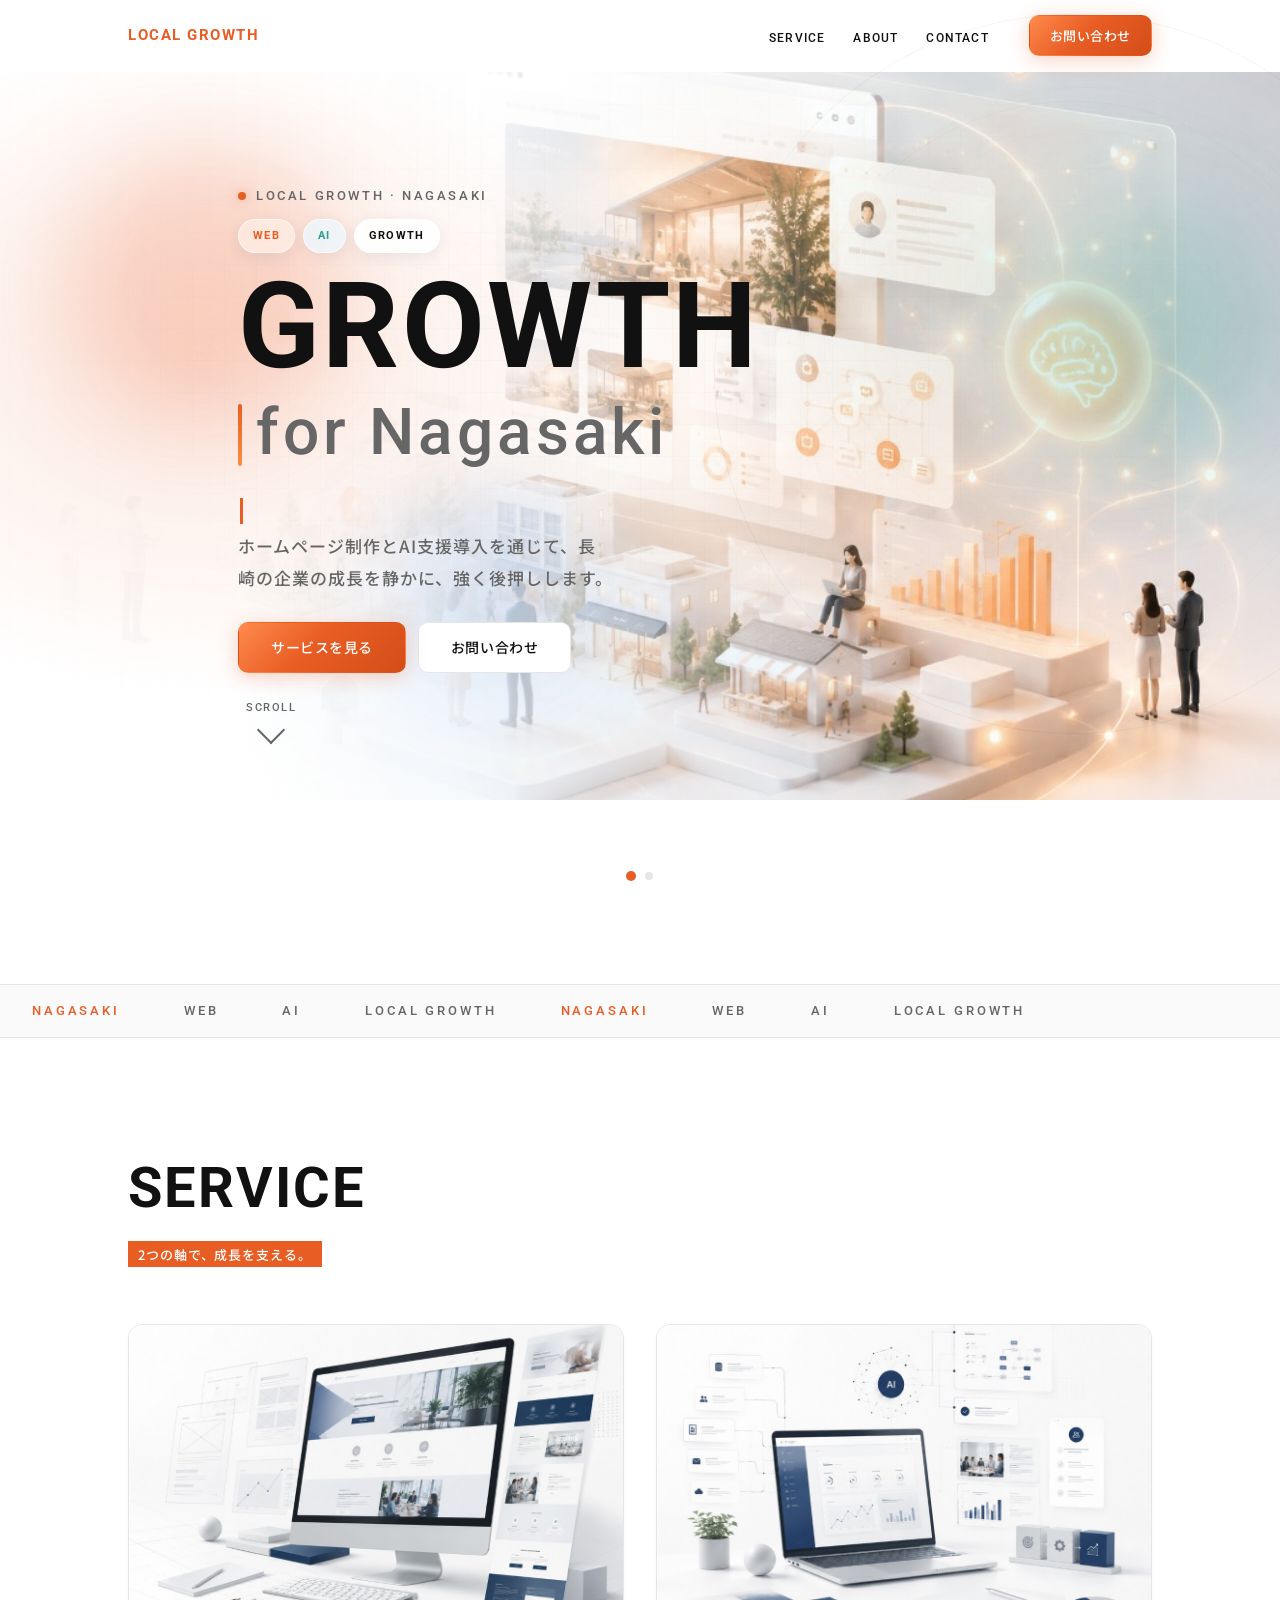
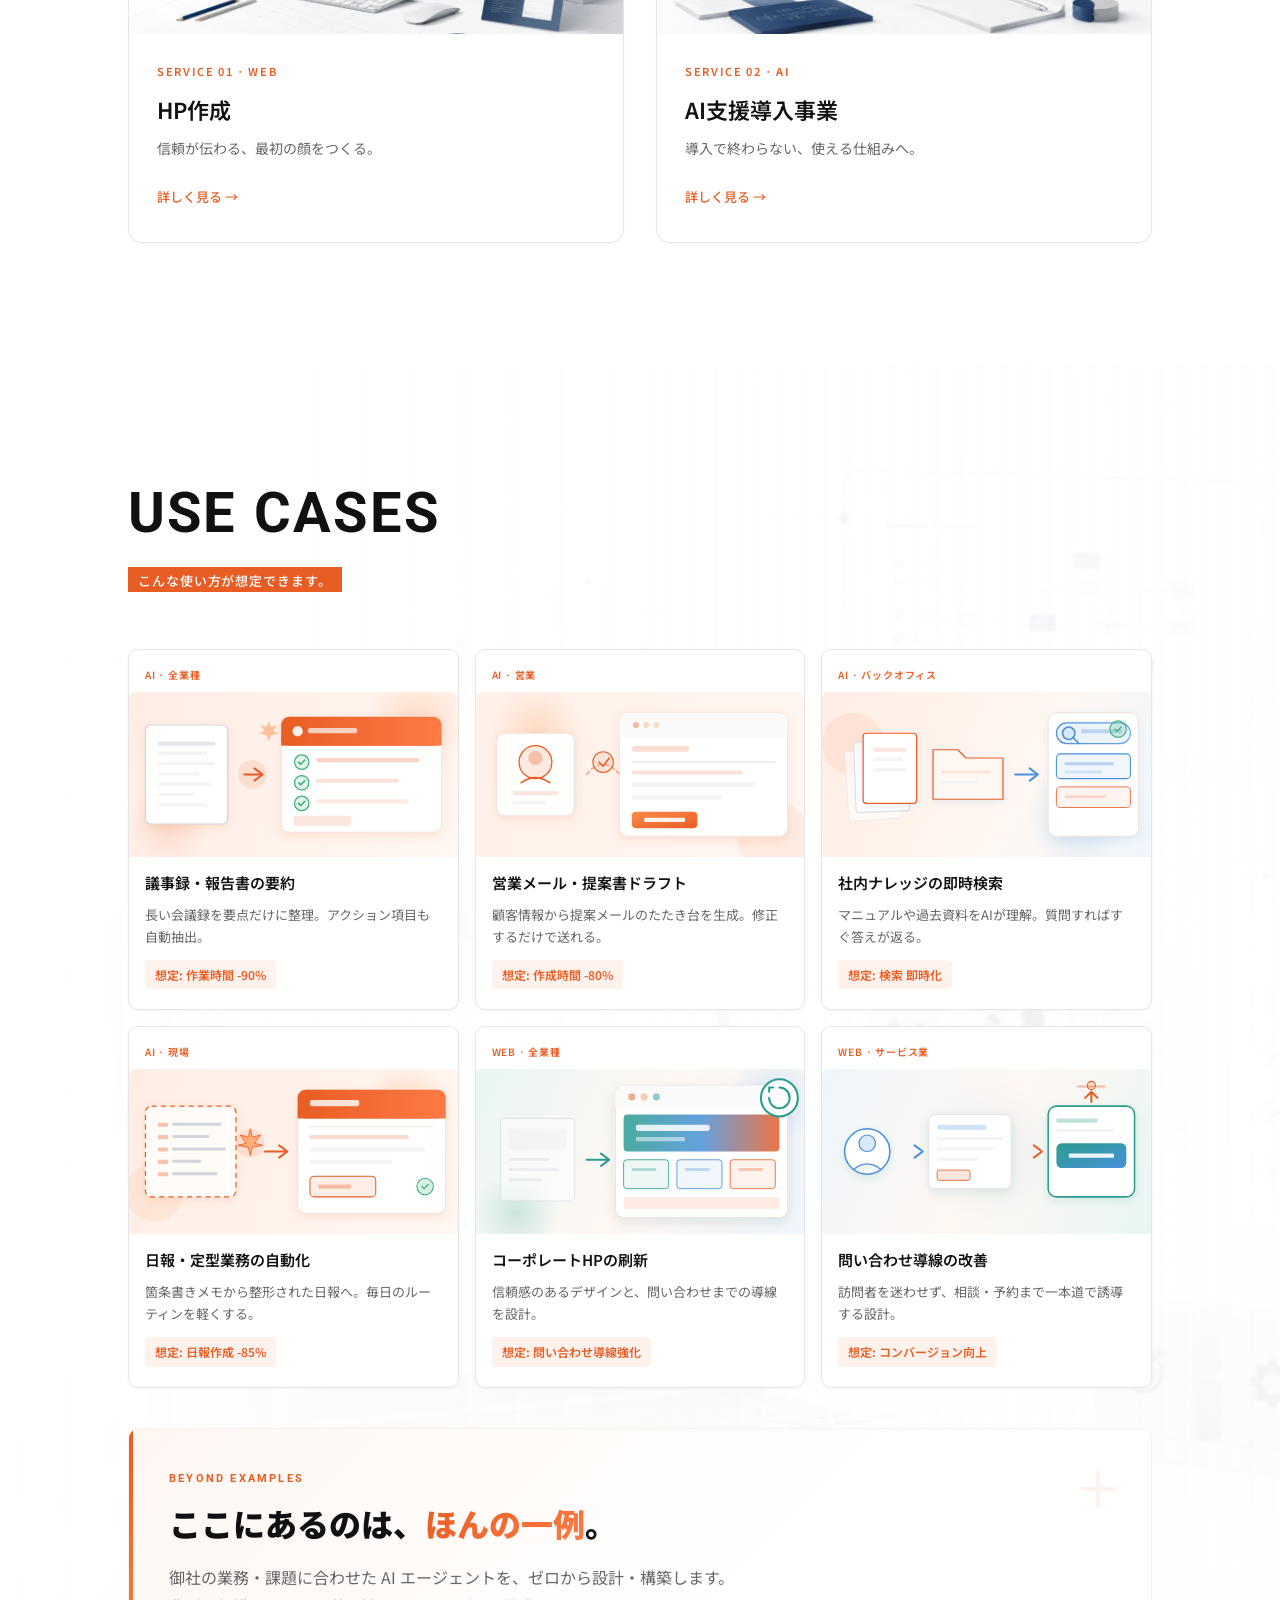
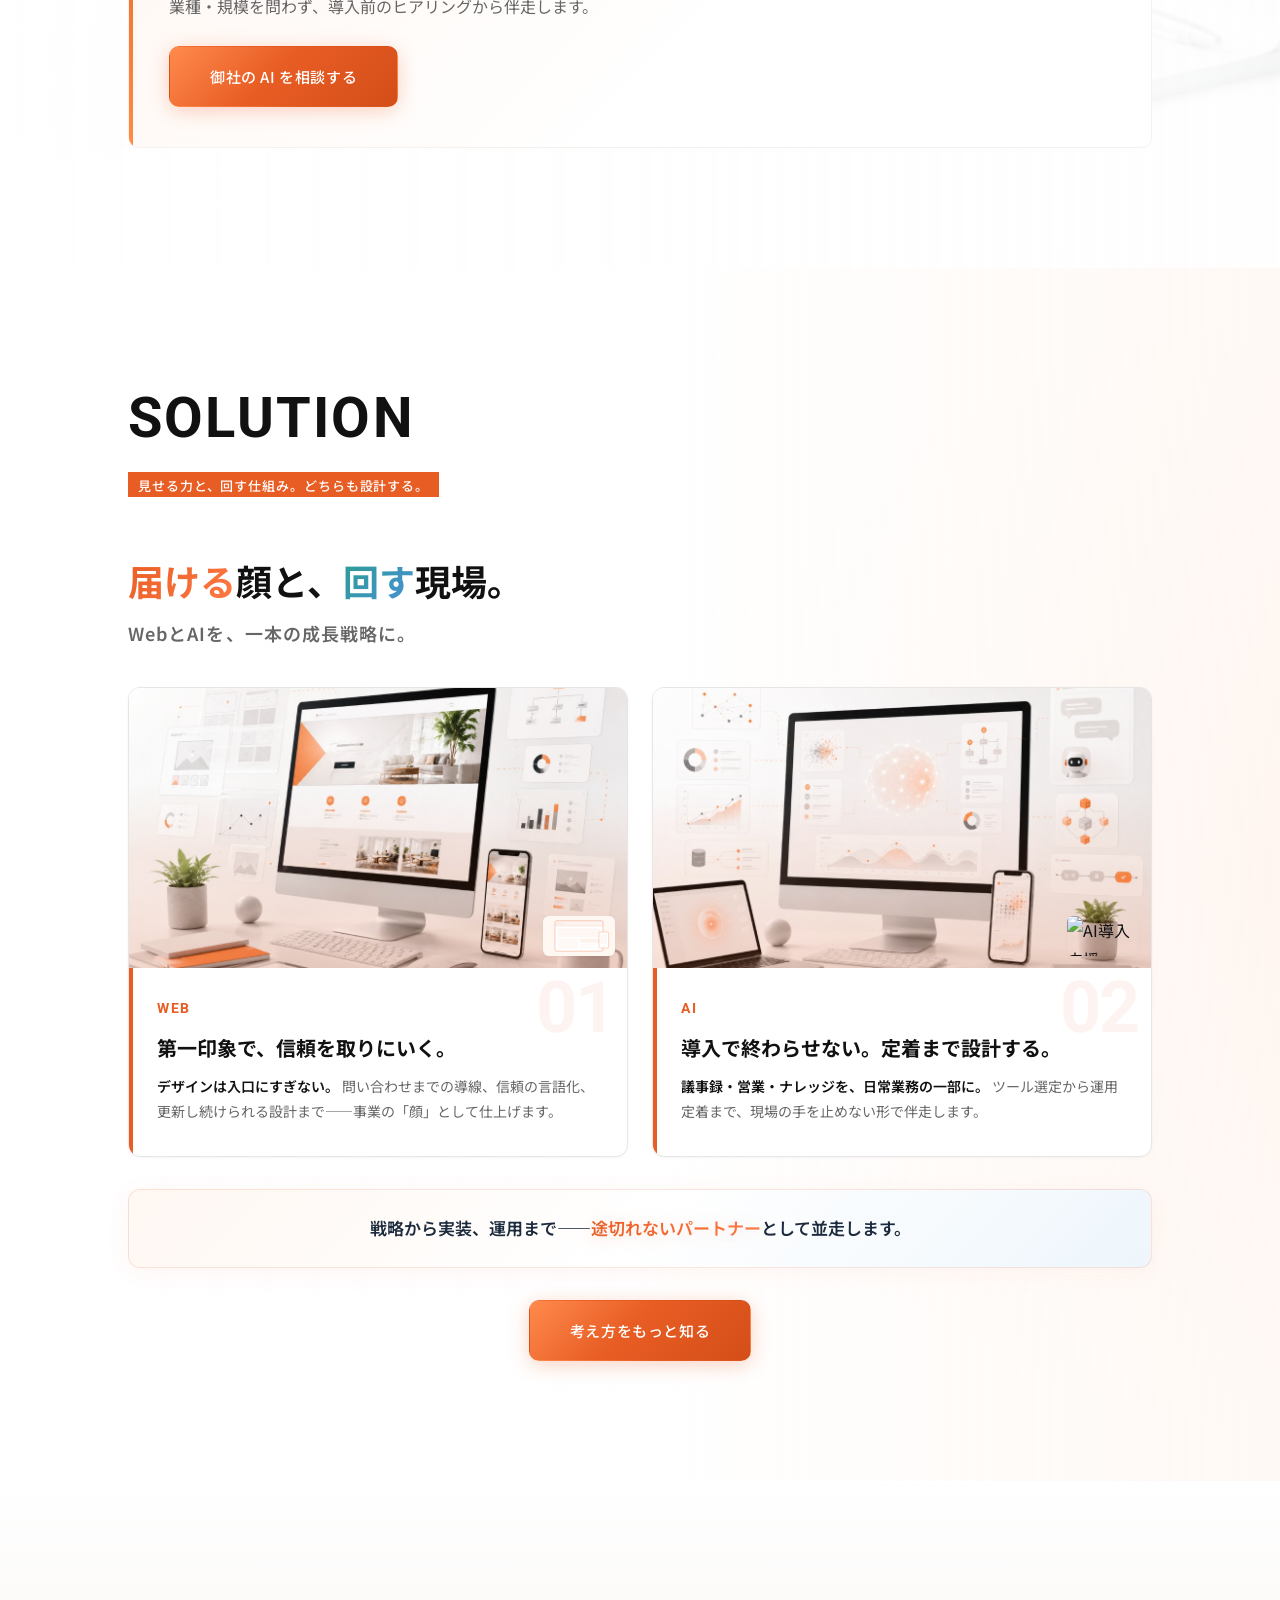
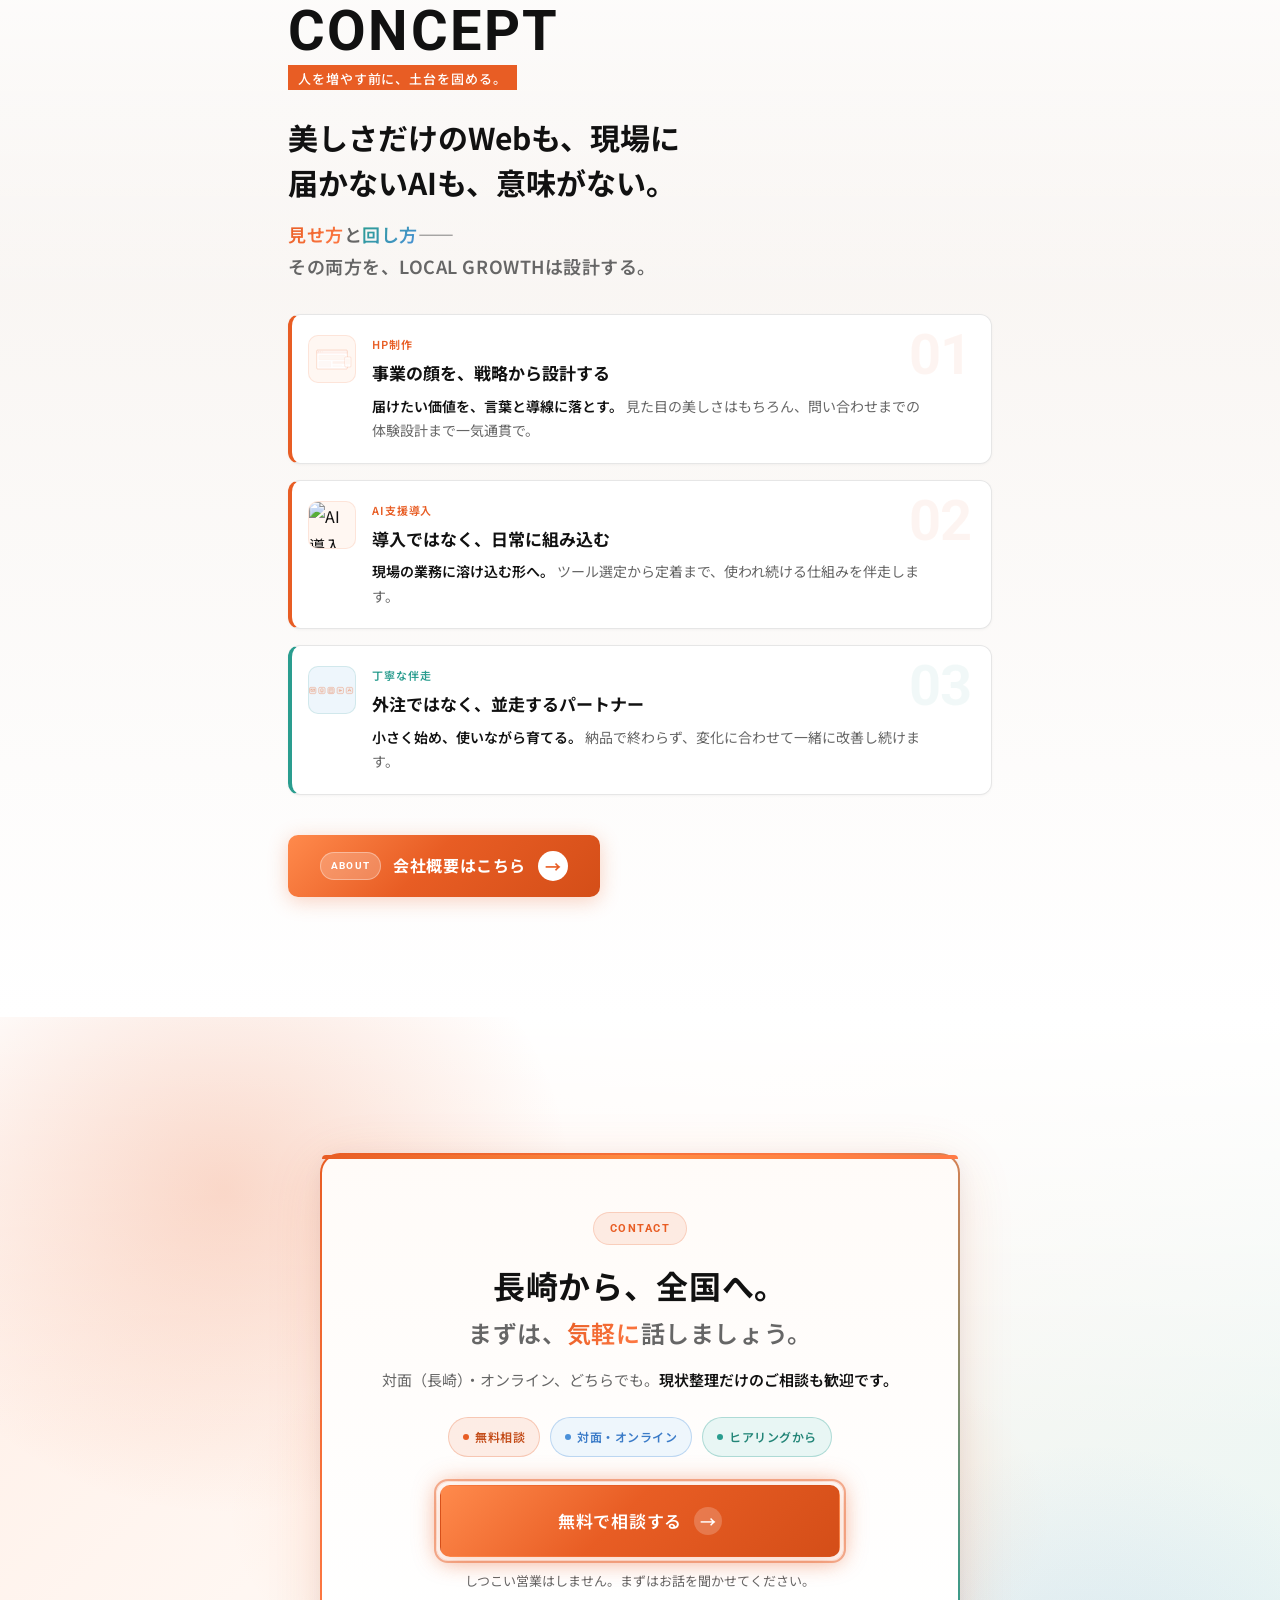
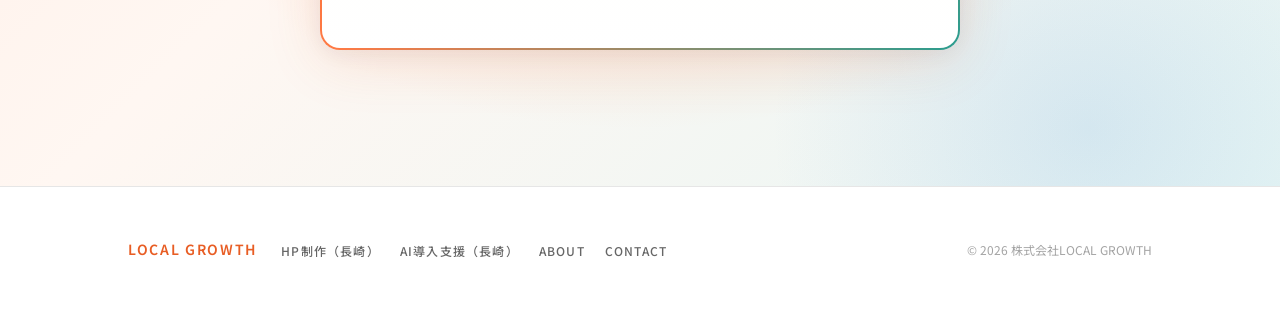
==== commit 75bca25e: "スマホUX改善と概念図削除後のレイアウト調整を反映。 aboutヒーロー・solution/ユースケースの横スライド、concept-diagram削除とCONCEPT再レイアウトを含む。  Co-a" ====
--- a/index.html
+++ b/index.html
@@ -383,7 +383,9 @@
             <span class="solution-showcase__catch-sub">WebとAIを、一本の成長戦略に。</span>
           </p>
         </div>
-        <div class="solution-showcase__grid stagger-parent">
+        <div class="solution-showcase__scroll-wrap">
+          <p class="solution-showcase__scroll-hint sp-only" aria-hidden="true">← スワイプで見る →</p>
+          <div class="solution-showcase__grid solution-showcase__grid--carousel stagger-parent">
           <article class="solution-showcase__card stagger-item animate-on-scroll givery-fade-up">
             <div class="solution-showcase__card-media solution-showcase__card-media--web">
               <img src="assets/images/solution-web-workspace.png" alt="Web制作・UI/UX設計のワークスペースイメージ" width="600" height="338" loading="lazy">
@@ -408,6 +410,7 @@
               <p class="solution-showcase__desc"><strong>議事録・営業・ナレッジを、日常業務の一部に。</strong> ツール選定から運用定着まで、現場の手を止めない形で伴走します。</p>
             </div>
           </article>
+        </div>
         </div>
         <div class="solution-showcase__bar animate-on-scroll givery-fade-up">
           <p class="solution-showcase__bar-text">戦略から実装、運用まで——<span class="solution-showcase__bar-accent text-gradient">途切れないパートナー</span>として並走します。</p>
@@ -470,12 +473,6 @@
             <span class="btn--concept-about__label">会社概要はこちら</span>
             <span class="btn__arrow" aria-hidden="true">→</span>
           </a>
-        </div>
-        <div class="concept-showcase__visual animate-on-scroll givery-fade-up">
-          <div class="concept-showcase__visual-panel">
-            <div class="concept-showcase__visual-glow" aria-hidden="true"></div>
-            <img src="assets/illustrations/concept-diagram.svg" alt="HP制作とAI支援の2軸で成長を支える概念図" width="400" height="280" loading="lazy">
-          </div>
         </div>
       </div>
     </section>
--- a/style.css
+++ b/style.css
@@ -3502,10 +3502,67 @@
   margin-bottom: 32px;
 }
 
+.solution-showcase__scroll-wrap {
+  position: relative;
+}
+
+.solution-showcase__scroll-hint {
+  margin: 0 0 12px;
+  font-size: 12px;
+  font-weight: 600;
+  letter-spacing: 0.06em;
+  color: var(--color-text-sub);
+  text-align: center;
+}
+
+@media (max-width: 767px) {
+  .solution-showcase__scroll-wrap {
+    margin: 0 calc(-1 * var(--container-padding));
+  }
+
+  .solution-showcase__scroll-wrap::after {
+    content: '';
+    position: absolute;
+    top: 28px;
+    right: 0;
+    bottom: 8px;
+    width: 48px;
+    background: linear-gradient(90deg, transparent 0%, rgba(255, 255, 255, 0.9) 100%);
+    pointer-events: none;
+  }
+
+  .solution-showcase__grid--carousel {
+    display: flex;
+    align-items: stretch;
+    overflow-x: auto;
+    scroll-snap-type: x mandatory;
+    -webkit-overflow-scrolling: touch;
+    overscroll-behavior-x: contain;
+    gap: 12px;
+    padding: 0 var(--container-padding) 8px;
+    margin-bottom: 32px;
+    scrollbar-width: none;
+  }
+
+  .solution-showcase__grid--carousel::-webkit-scrollbar {
+    display: none;
+  }
+
+  .solution-showcase__grid--carousel .solution-showcase__card {
+    flex: 0 0 min(88vw, 340px);
+    scroll-snap-align: start;
+    height: auto;
+  }
+}
+
 @media (min-width: 768px) {
-  .solution-showcase__grid {
+  .solution-showcase__grid,
+  .solution-showcase__grid--carousel {
+    display: grid;
     grid-template-columns: 1fr 1fr;
     gap: 24px;
+    overflow: visible;
+    padding: 0;
   }
 }
 
@@ -3657,17 +3714,12 @@
 }
 
 .concept-showcase__inner {
-  display: grid;
-  grid-template-columns: 1fr;
-  gap: 48px;
-  align-items: start;
-}
-
-@media (min-width: 1024px) {
-  .concept-showcase__inner {
-    grid-template-columns: 1.1fr 0.9fr;
-    gap: 64px;
-  }
+  max-width: 800px;
+  margin: 0 auto;
+}
+
+.concept-showcase__content {
+  width: 100%;
 }
 
 .concept-showcase__lead {
@@ -3676,7 +3728,7 @@
 
 .concept-showcase__catch {
   margin: 0;
-  max-width: 28em;
+  max-width: none;
 }
 
 .concept-showcase__catch-line {
@@ -3808,45 +3860,6 @@
 .concept-showcase__pillar-desc strong {
   color: var(--color-text);
   font-weight: 600;
-}
-
-.concept-showcase__visual {
-  width: 100%;
-}
-
-@media (min-width: 1024px) {
-  .concept-showcase__visual {
-    position: sticky;
-    top: 120px;
-  }
-}
-
-.concept-showcase__visual-panel {
-  position: relative;
-  border-radius: 16px;
-  overflow: hidden;
-  border: 1px solid rgba(232, 93, 36, 0.12);
-  background: linear-gradient(135deg, #FFF7F2 0%, #fff 50%, #EEF6FC 100%);
-  box-shadow: 0 8px 40px rgba(232, 93, 36, 0.08), 0 2px 12px rgba(27, 42, 61, 0.06);
-}
-
-.concept-showcase__visual-glow {
-  position: absolute;
-  top: -20%;
-  right: -10%;
-  width: 60%;
-  height: 60%;
-  background: radial-gradient(ellipse, rgba(232, 93, 36, 0.15) 0%, transparent 70%);
-  pointer-events: none;
-  z-index: 0;
-}
-
-.concept-showcase__visual-panel img {
-  position: relative;
-  z-index: 1;
-  display: block;
-  width: 100%;
-  height: auto;
 }
 
 .concept-showcase__link {
@@ -4952,7 +4965,7 @@
   gap: 16px;
 }
 
-@media (max-width: 639px) {
+@media (max-width: 767px) {
   .use-case-scroll-wrap {
     margin: 0 calc(-1 * var(--container-padding));
   }
@@ -4974,6 +4987,7 @@
     overflow-x: auto;
     scroll-snap-type: x mandatory;
     -webkit-overflow-scrolling: touch;
+    overscroll-behavior-x: contain;
     gap: 12px;
     padding: 0 var(--container-padding) 8px;
     scrollbar-width: none;
@@ -4990,15 +5004,23 @@
   }
 }
 
-@media (min-width: 640px) {
-  .use-case-grid {
+@media (min-width: 768px) and (max-width: 1023px) {
+  .use-case-grid,
+  .use-case-grid--carousel {
+    display: grid;
     grid-template-columns: repeat(2, 1fr);
+    overflow: visible;
+    padding: 0;
   }
 }
 
 @media (min-width: 1024px) {
-  .use-case-grid {
+  .use-case-grid,
+  .use-case-grid--carousel {
+    display: grid;
     grid-template-columns: repeat(3, 1fr);
+    overflow: visible;
+    padding: 0;
   }
 }
 
@@ -5139,10 +5161,19 @@
   line-height: 1.45;
   color: var(--color-text);
   max-width: 18em;
+  text-wrap: balance;
+}
+
+@media (max-width: 767px) {
+  .use-case-closer__title {
+    max-width: none;
+    line-height: 1.5;
+  }
 }
 
 .use-case-closer__title em {
   font-style: normal;
+  white-space: nowrap;
 }
 
 .use-case-closer__lead {
@@ -7113,18 +7144,6 @@
   color: #2A9D8F;
 }
 
-/* Concept diagram (about) */
-.about-concept-diagram {
-  margin: 32px auto 0;
-  max-width: 640px;
-  text-align: center;
-}
-
-.about-concept-diagram img {
-  width: 100%;
-  height: auto;
-}
-
 /* Contact value list */
 .contact-value-list {
   display: flex;
@@ -7546,6 +7565,61 @@
   margin: 24px auto 0;
 }
 
+@media (max-width: 767px) {
+  .page-hero--about.page-hero--impact {
+    overflow: visible;
+    min-height: auto;
+    height: auto;
+    padding-bottom: clamp(48px, 10vh, 72px);
+  }
+
+  .page-hero--about .page-hero__inner--about {
+    gap: 20px;
+  }
+
+  .page-hero--about .page-hero__headline-en {
+    font-size: clamp(40px, 12.5vw, 56px);
+    line-height: 1.05;
+  }
+
+  .page-hero--about .page-hero__lead {
+    font-size: 14px;
+    line-height: 1.8;
+  }
+
+  .page-hero--about .stat-strip {
+    flex-wrap: wrap;
+    overflow-x: visible;
+    margin: 20px 0 0;
+    padding: 0;
+    gap: 10px;
+    justify-content: stretch;
+  }
+
+  .page-hero--about .stat-strip__item {
+    flex: 1 1 calc(50% - 5px);
+    min-width: 0;
+    padding: 14px 12px;
+  }
+
+  .page-hero--about .stat-strip__item:nth-child(3) {
+    flex: 1 1 100%;
+  }
+
+  .page-hero--about .stat-strip__value {
+    font-size: clamp(22px, 5.5vw, 28px);
+  }
+
+  .page-hero--about .stat-strip__label {
+    font-size: 10px;
+    line-height: 1.45;
+  }
+
+  .page-hero--about .about-orbit--compact {
+    display: none;
+  }
+}
+
 @media (min-width: 1024px) {
   .about-orbit--compact {
     display: none;
@@ -7626,37 +7700,28 @@
 }
 
 .about-concept__core {
+  margin-bottom: 48px;
+}
+
+.about-concept__axes {
   display: grid;
   grid-template-columns: 1fr;
-  gap: 32px;
-  align-items: center;
-  margin-bottom: 48px;
-}
-
-@media (min-width: 900px) {
-  .about-concept__core {
-    grid-template-columns: 1fr 1fr;
-    gap: 48px;
-  }
-}
-
-.about-concept__visual {
-  text-align: center;
-}
-
-.about-concept__visual img {
-  width: 100%;
-  max-width: 480px;
-  height: auto;
-}
-
-.about-concept__axes {
+  gap: 16px;
+  max-width: 880px;
+  margin: 0 auto;
+}
+
+@media (min-width: 640px) {
+  .about-concept__axes {
+    grid-template-columns: repeat(2, 1fr);
+    gap: 20px;
+  }
+}
+
+.about-concept__axis {
   display: flex;
   flex-direction: column;
-  gap: 16px;
-}
-
-.about-concept__axis {
+  height: 100%;
   padding: 24px;
   background: var(--color-white);
   border: 1px solid var(--color-border);
